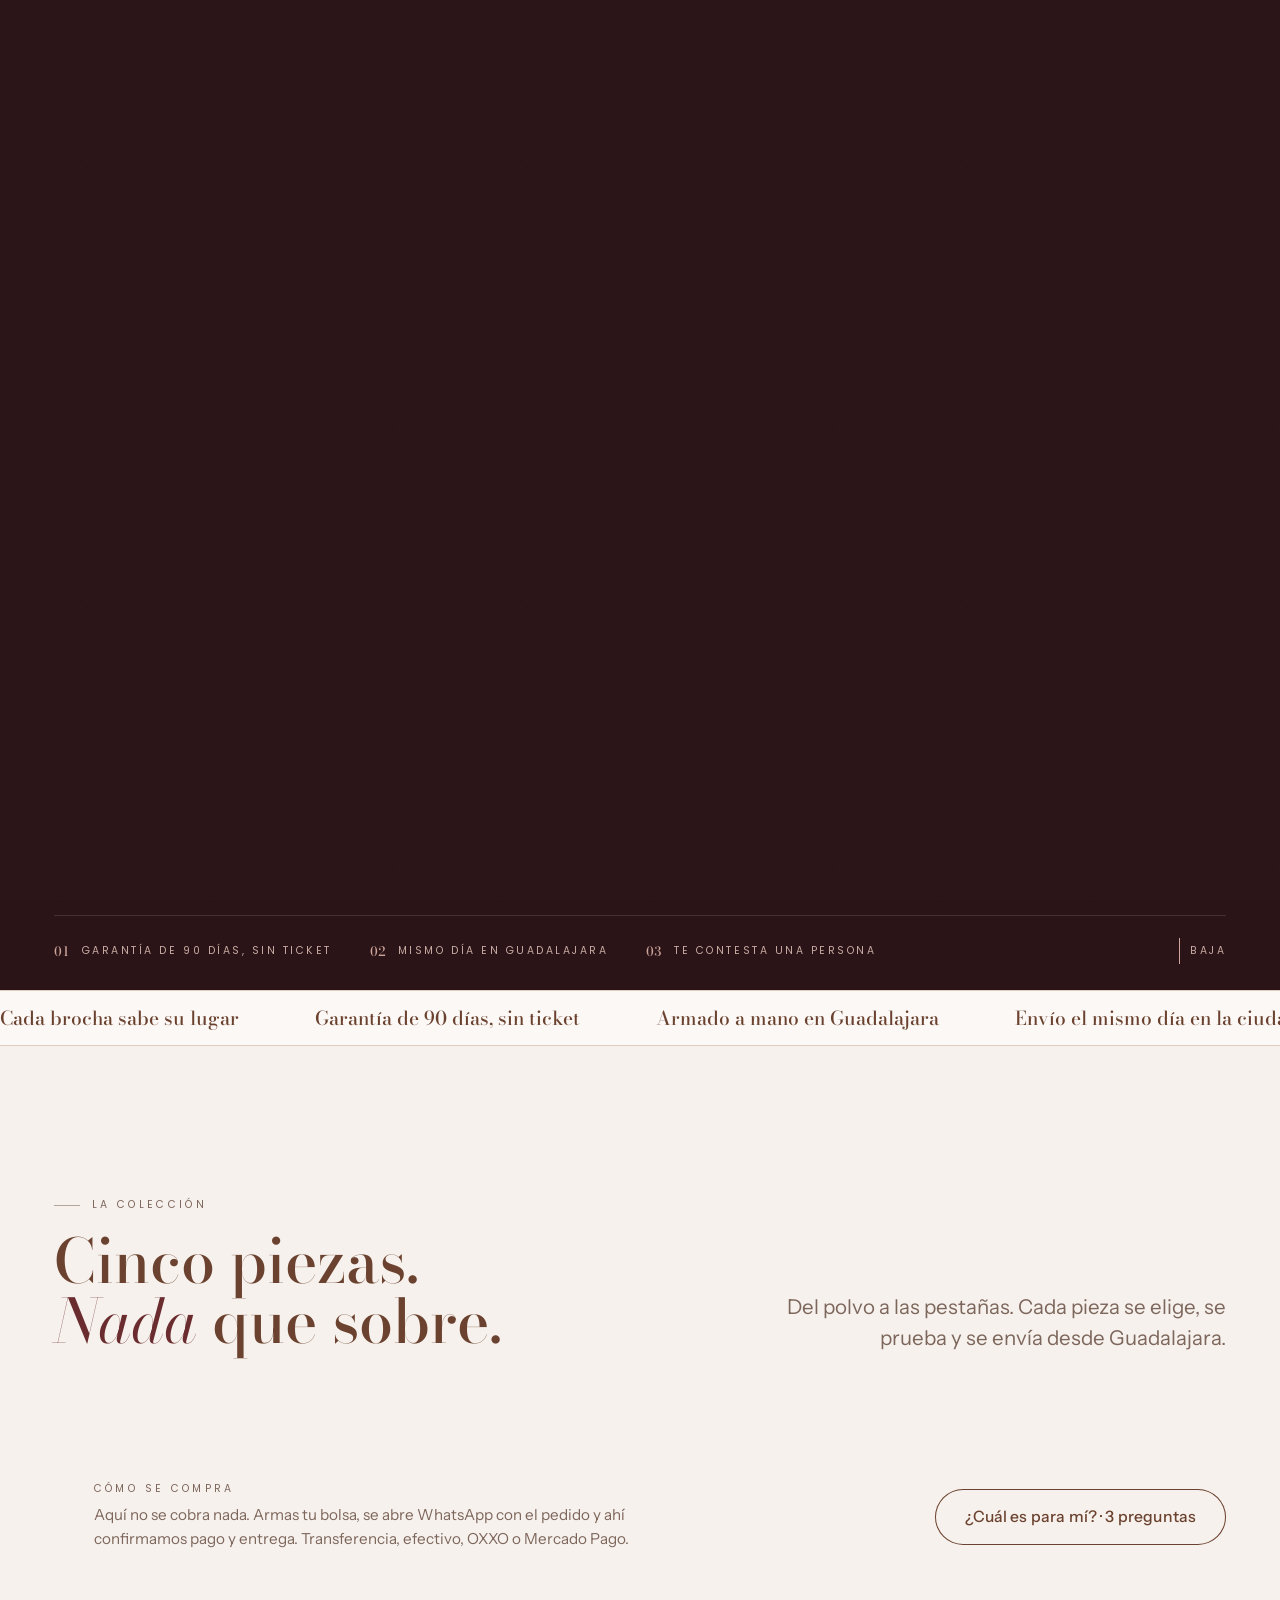
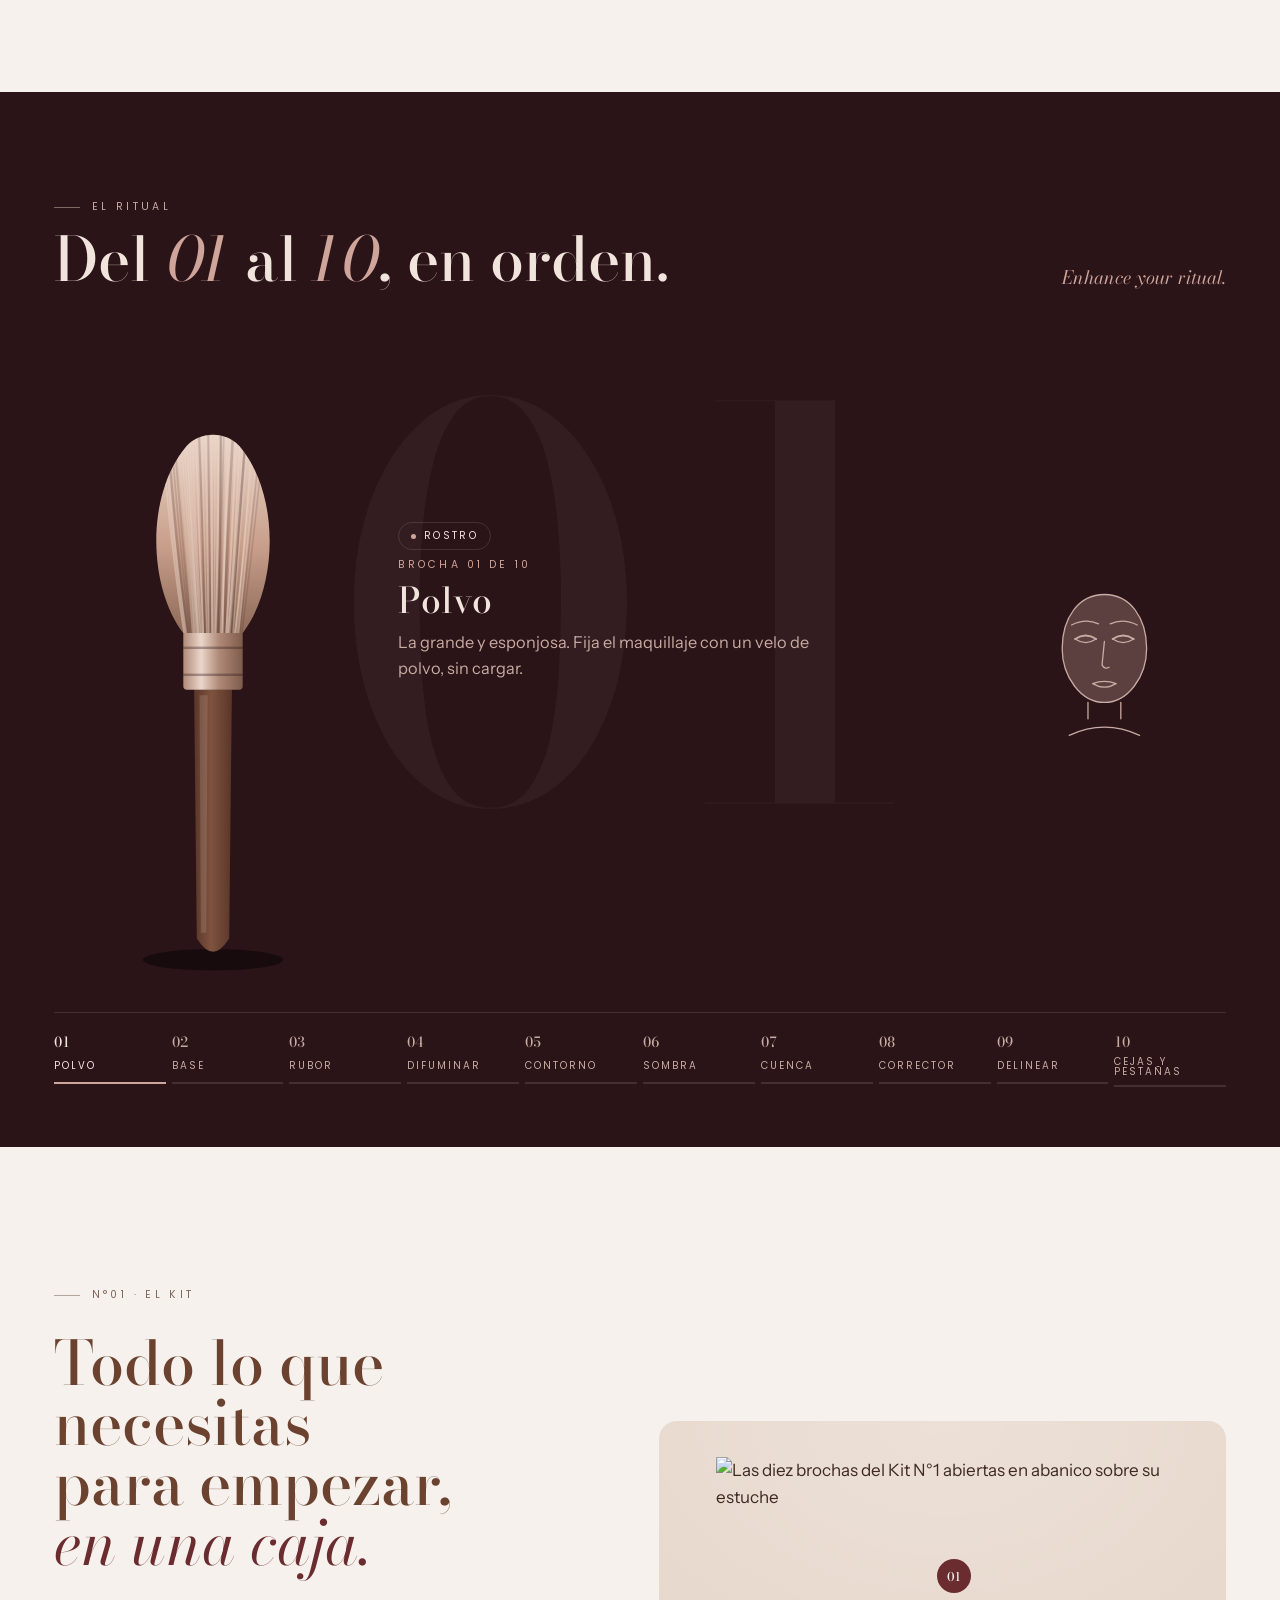
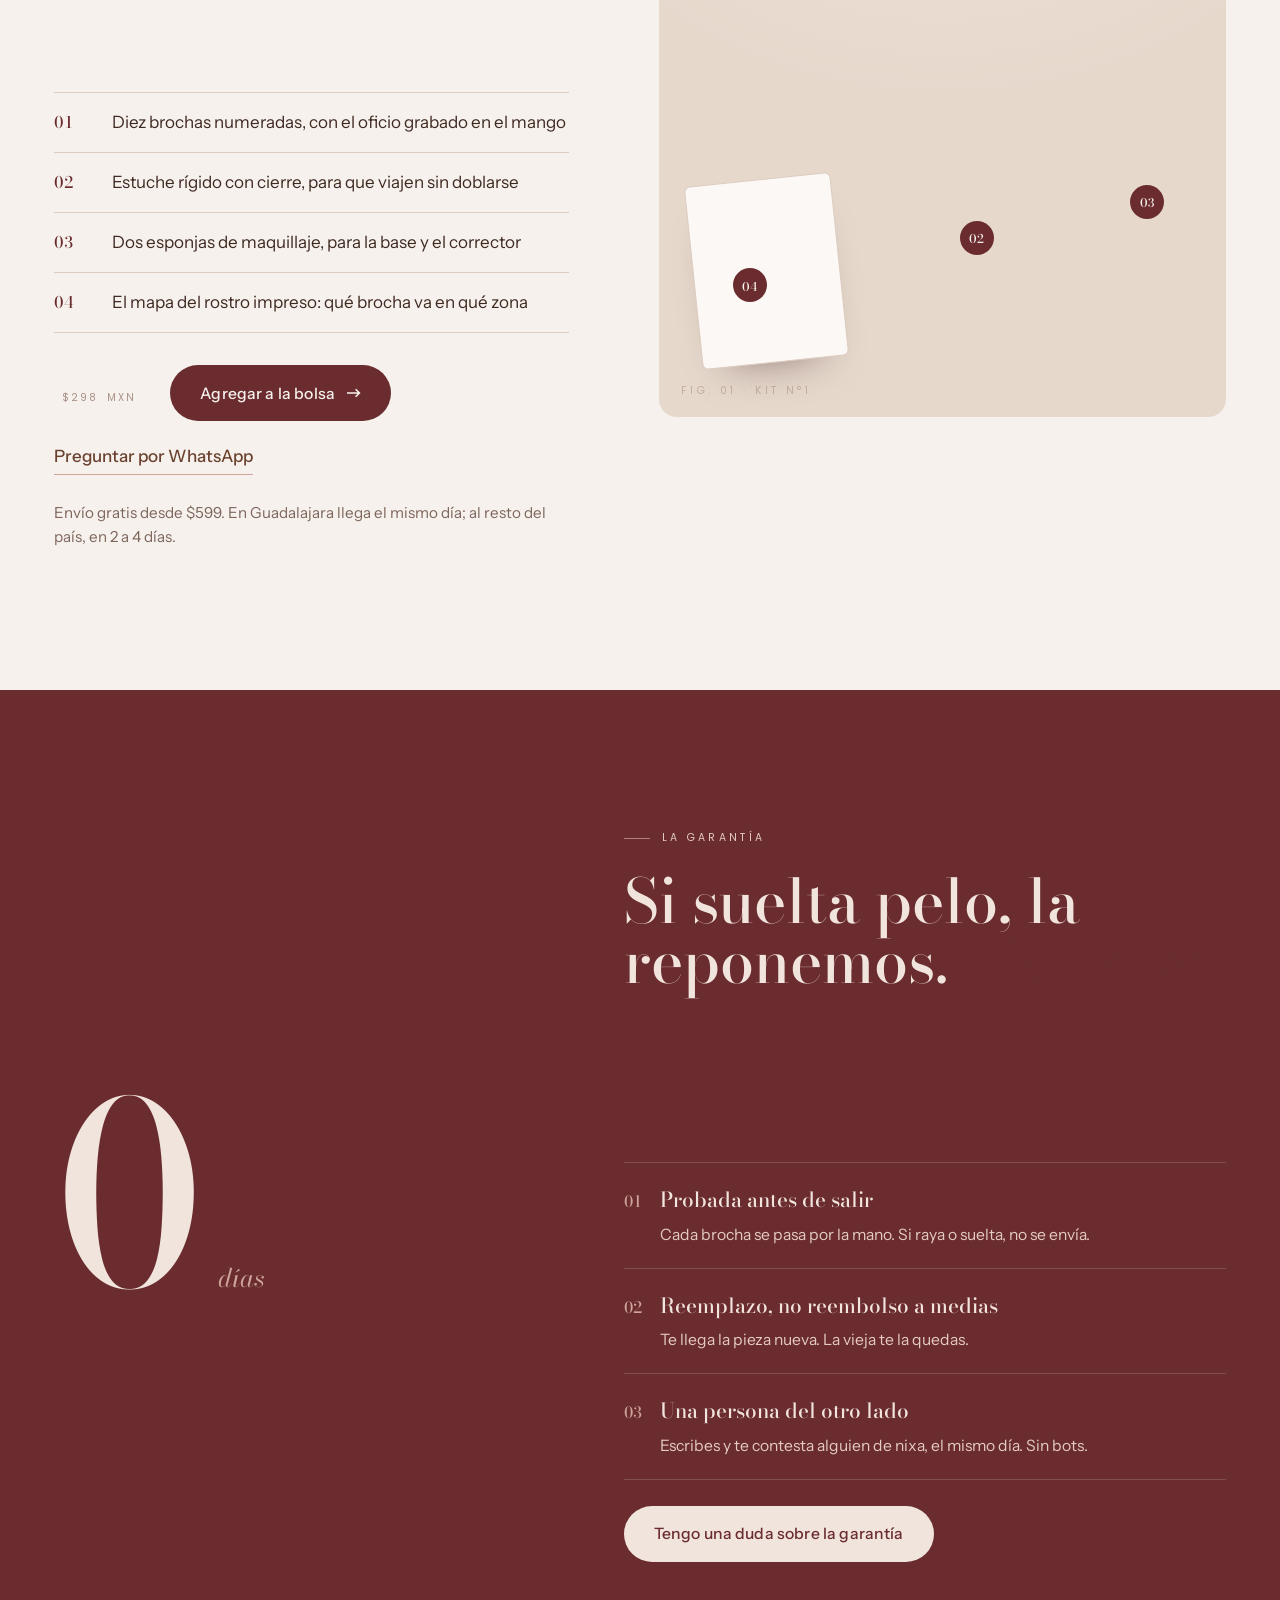
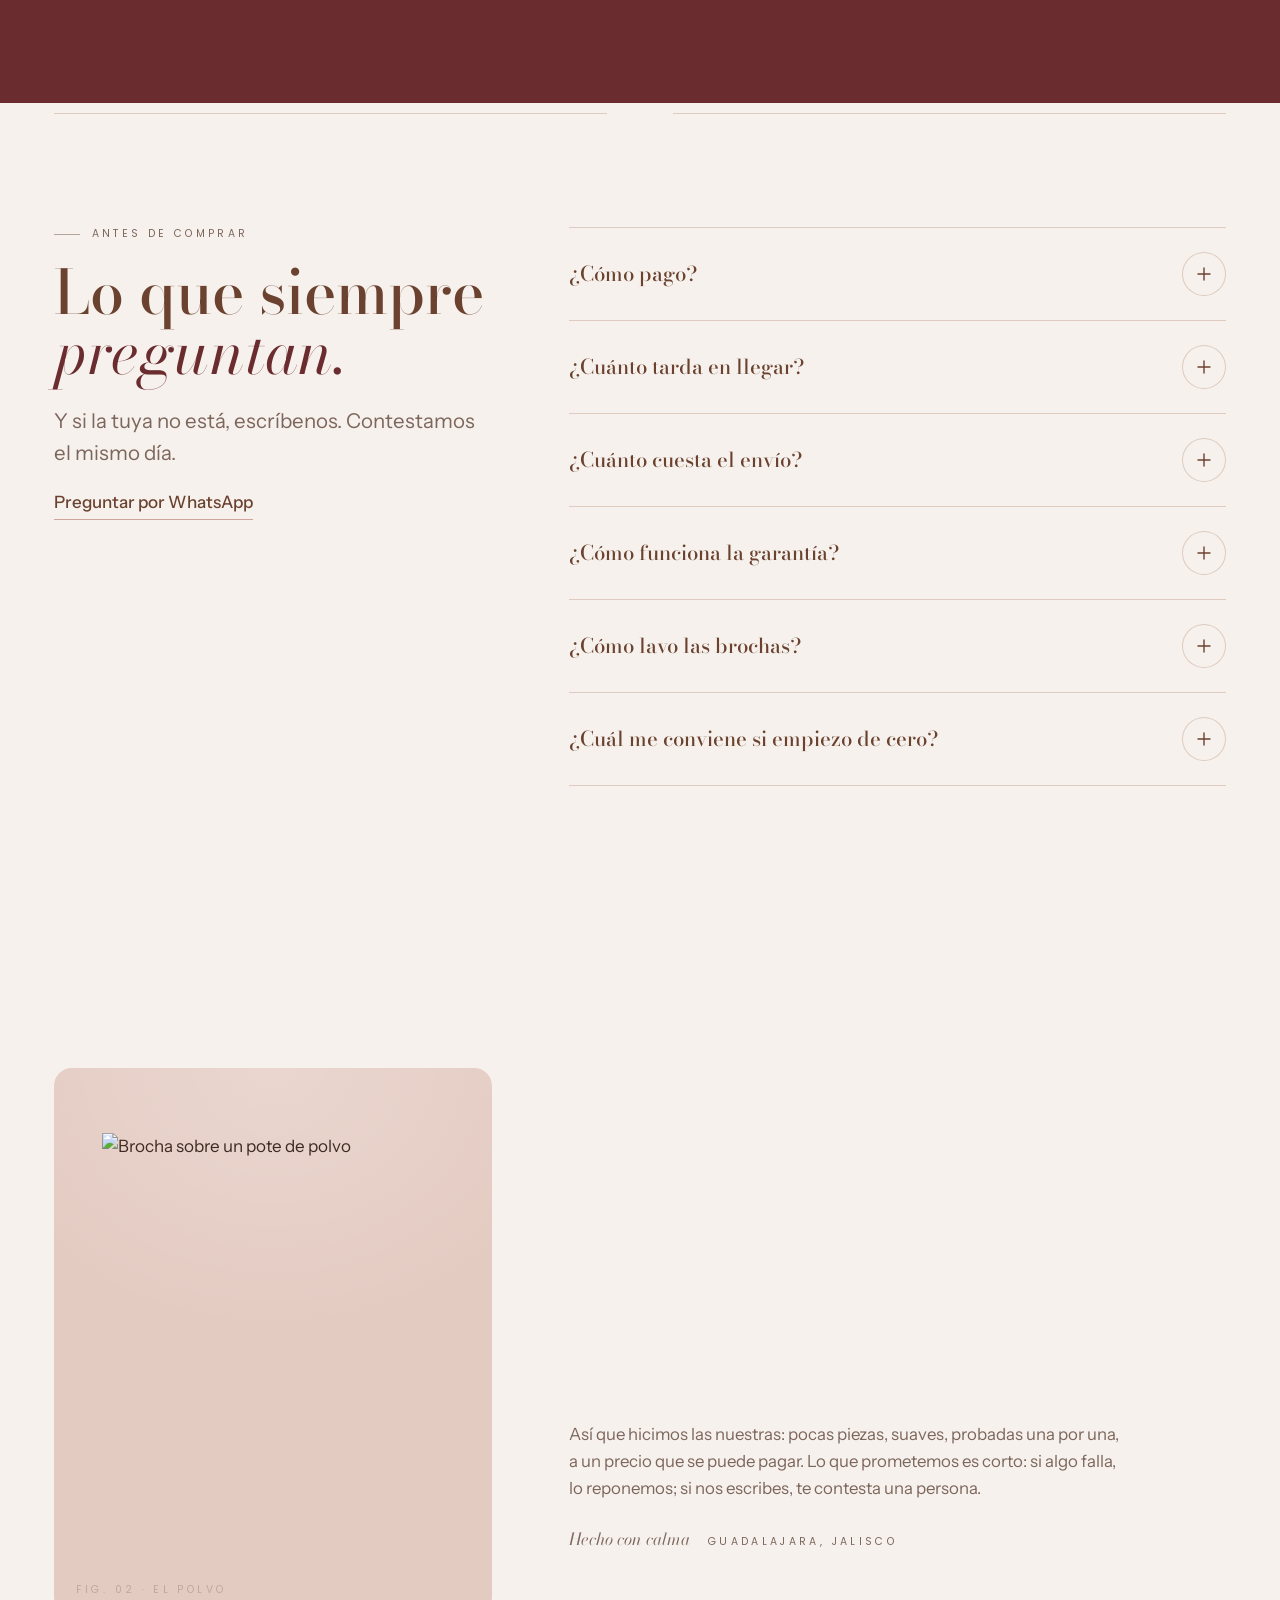
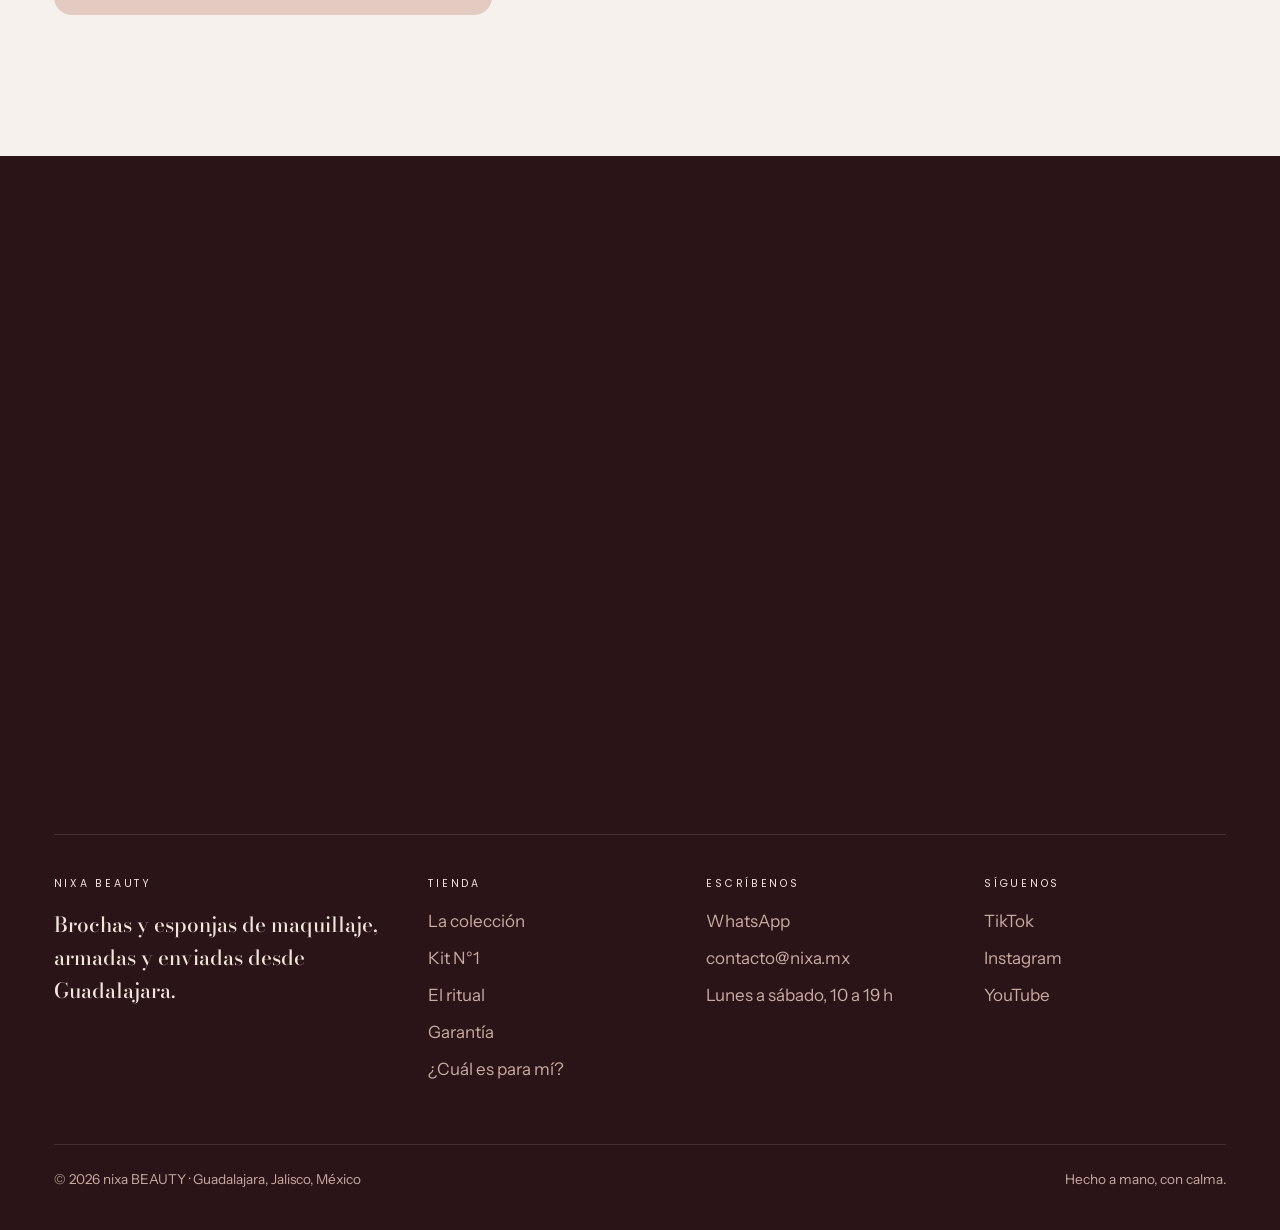
==== index.html @ 2c81e67f "Tienda v6 — El tocador abierto: index.html y js/tienda.js Co-Authored-By: Claude Fable 5.1 <noreply@" ====
<!doctype html>
<html lang="es">
<head>
<meta charset="utf-8">
<meta name="viewport" content="width=device-width, initial-scale=1, viewport-fit=cover">
<meta name="theme-color" content="#2A1417">
<meta name="description" content="nixa BEAUTY. Brochas de maquillaje numeradas del 01 al 10, esponjas, tapete lavador y rizador. Armado y probado a mano en Guadalajara. Garantía de 90 días, sin ticket.">
<title>nixa BEAUTY — Brochas de maquillaje numeradas, hechas para durar</title>
<link rel="canonical" href="https://nixa.mx/">
<link rel="icon" href="icon.svg" type="image/svg+xml">
<link rel="apple-touch-icon" href="icon.png">
<link rel="manifest" href="manifest.webmanifest">
<meta property="og:type" content="website">
<meta property="og:site_name" content="nixa BEAUTY">
<meta property="og:title" content="nixa BEAUTY — Cada brocha sabe su lugar">
<meta property="og:description" content="Diez brochas numeradas, esponjas, tapete y rizador. Armado y probado a mano en Guadalajara. Garantía de 90 días sin ticket.">
<meta property="og:url" content="https://nixa.mx/">
<meta property="og:image" content="https://jjtlkneoxmgcyrifckdf.supabase.co/storage/v1/object/public/panel/img/hero-tocador.jpg">
<meta name="twitter:card" content="summary_large_image">
<meta name="twitter:image" content="https://jjtlkneoxmgcyrifckdf.supabase.co/storage/v1/object/public/panel/img/hero-tocador.jpg">
<link rel="preconnect" href="https://fonts.googleapis.com">
<link rel="preconnect" href="https://fonts.gstatic.com" crossorigin>
<link rel="preconnect" href="https://jjtlkneoxmgcyrifckdf.supabase.co" crossorigin>
<link rel="preload" as="image" href="https://jjtlkneoxmgcyrifckdf.supabase.co/storage/v1/object/public/panel/img/obj/brocha-rosa.webp" fetchpriority="high">
<link href="https://fonts.googleapis.com/css2?family=Bodoni+Moda:ital,opsz,wght@0,6..96,400..900;1,6..96,400..900&family=Instrument+Sans:wght@400;500;600&family=Poppins:wght@300;400;500&display=swap" rel="stylesheet">
<link rel="stylesheet" href="css/tienda.css">
</head>
<body class="arriba">

<div id="sprite" hidden></div>

<!-- telón de entrada: el abanico se dibuja y se abre -->
<div class="telon-entrada" id="telonEntrada" aria-hidden="true">
  <svg viewBox="0 0 100 100"><use href="#abanico"/></svg>
</div>

<div class="aviso" role="note">
  <span><b>Garantía de 90 días, sin ticket</b> <i></i> <b>Envío el mismo día en Guadalajara</b> <i></i> <b>Te contesta una persona</b></span>
</div>

<header class="top" id="top">
  <div class="w">
    <div>
      <button class="hamb" id="btnMenu" type="button" aria-label="Abrir menú" aria-controls="menu" aria-expanded="false">
        <svg viewBox="0 0 22 12" aria-hidden="true"><path d="M0 1h22M0 11h22"/></svg>
      </button>
      <nav class="nav" aria-label="Secciones">
        <a href="#coleccion">Colección</a>
        <a href="#ritual">El ritual</a>
        <a href="#kit">Kit N°1</a>
        <a href="#garantia">Garantía</a>
        <a href="#preguntas">Preguntas</a>
      </nav>
    </div>
    <a class="marca-top" href="#portada" aria-label="nixa BEAUTY, inicio">
      <svg viewBox="0 0 1380 615" role="img" aria-label="nixa BEAUTY"><use href="#nixa"/></svg>
    </a>
    <div class="top__der">
      <button class="ayudar" id="btnAyudaTop" type="button">¿Cuál es para mí?</button>
      <button class="bolsa-btn" id="btnBolsa" type="button" aria-label="Abrir la bolsa">
        <span class="txt">Bolsa</span><span class="chip" id="nBolsa">0</span>
      </button>
    </div>
  </div>
  <i class="top__progreso" id="progreso" aria-hidden="true"></i>
</header>

<nav class="menu" id="menu" aria-label="Menú">
  <button class="cerrar" type="button" aria-label="Cerrar menú" data-cierra-menu>
    <svg viewBox="0 0 18 18" aria-hidden="true"><path d="M1 1l16 16M17 1L1 17"/></svg>
  </button>
  <a href="#coleccion">La colección<small>05 piezas</small></a>
  <a href="#ritual">El ritual<small>01 — 10</small></a>
  <a href="#kit">Kit N°1<small>Empieza aquí</small></a>
  <a href="#garantia">Garantía<small>90 días</small></a>
  <a href="#preguntas">Preguntas<small>Envíos y pagos</small></a>
  <div class="menu__pie">
    <button class="btn btn--ancho" type="button" data-abre-ayuda>¿Cuál es para mí?</button>
    <a class="btn btn--linea btn--ancho" id="waMenu" href="#" target="_blank" rel="noopener">Escríbenos por WhatsApp</a>
  </div>
</nav>

<main>

<!-- ============ PORTADA: el tocador abierto ============ -->
<section class="portada" id="portada">
  <div class="portada__halo" aria-hidden="true"></div>
  <svg class="portada__marca" viewBox="0 0 100 100" aria-hidden="true"><use href="#abanico"/></svg>
  <div class="w portada__w">
    <div class="portada__txt">
      <span class="ced ced--linea rev">Brochas de maquillaje · Guadalajara</span>
      <h1 id="heroTitulo">Cada brocha sabe <em>su lugar.</em></h1>
      <p class="lede rev rev--2">Diez brochas numeradas del 01 al 10, esponjas, tapete y rizador. Armado y probado con las manos. Si algo falla en noventa días, lo reponemos sin ticket.</p>
      <div class="portada__cta rev rev--3">
        <a class="btn btn--rosa" href="#coleccion">Ver la colección
          <svg class="flecha" viewBox="0 0 13 9" aria-hidden="true"><path d="M0 4.5h11M8 1l3.5 3.5L8 8"/></svg></a>
        <button class="link link--claro" type="button" id="verKit">El Kit N°1 · <span id="precioHero">$298</span></button>
      </div>
    </div>

    <div class="escena" id="escena" aria-hidden="true">
      <figure class="obj obj--dorada" data-prof="1.35" data-giro="-8"><img class="sombra" src="https://jjtlkneoxmgcyrifckdf.supabase.co/storage/v1/object/public/panel/img/obj/brocha-dorada-sombra.webp" alt=""><img src="https://jjtlkneoxmgcyrifckdf.supabase.co/storage/v1/object/public/panel/img/obj/brocha-dorada.webp" alt=""></figure>
      <figure class="obj obj--brocha" data-prof="1" data-giro="-14"><img class="sombra" src="https://jjtlkneoxmgcyrifckdf.supabase.co/storage/v1/object/public/panel/img/obj/brocha-rosa-sombra.webp" alt=""><img src="https://jjtlkneoxmgcyrifckdf.supabase.co/storage/v1/object/public/panel/img/obj/brocha-rosa.webp" alt="Brocha de polvo rosa de nixa" fetchpriority="high"></figure>
      <figure class="obj obj--esponja" data-prof=".55" data-giro="18"><img class="sombra" src="https://jjtlkneoxmgcyrifckdf.supabase.co/storage/v1/object/public/panel/img/obj/esponja-sombra.webp" alt=""><img src="https://jjtlkneoxmgcyrifckdf.supabase.co/storage/v1/object/public/panel/img/obj/esponja.webp" alt="Esponja de maquillaje"></figure>
      <figure class="obj obj--rizador" data-prof=".35" data-giro="-24"><img class="sombra" src="https://jjtlkneoxmgcyrifckdf.supabase.co/storage/v1/object/public/panel/img/obj/rizador-sombra.webp" alt=""><img src="https://jjtlkneoxmgcyrifckdf.supabase.co/storage/v1/object/public/panel/img/obj/rizador.webp" alt="Rizador de pestañas"></figure>
      <div class="sello-giro">
        <svg class="aro" viewBox="0 0 100 100"><defs><path id="aroPath" d="M50 50 m-38 0 a38 38 0 1 1 76 0 a38 38 0 1 1 -76 0"/></defs>
          <text textLength="237" lengthAdjust="spacing"><textPath href="#aroPath">Enhance your ritual · nixa beauty · </textPath></text></svg>
        <svg class="centro" viewBox="0 0 100 100"><use href="#abanico"/></svg>
      </div>
    </div>
  </div>
  <ul class="portada__confia rev rev--4" aria-label="Lo que prometemos">
    <li><span class="num">01</span>Garantía de 90 días, sin ticket</li>
    <li><span class="num">02</span>Mismo día en Guadalajara</li>
    <li><span class="num">03</span>Te contesta una persona</li>
    <li class="cue"><i></i>Baja</li>
  </ul>
</section>

<!-- ============ CINTA ============ -->
<div class="cinta" aria-hidden="true">
  <div class="cinta__riel" id="cinta"></div>
</div>

<!-- ============ LA VITRINA ============ -->
<section class="vitrina" id="coleccion">
  <div class="w">
    <div class="cab">
      <div>
        <span class="ced ced--linea rev">La colección</span>
        <h2 class="rev rev--2">Cinco piezas. <em>Nada</em> que sobre.</h2>
      </div>
      <p class="lede rev rev--3">Del polvo a las pestañas. Cada pieza se elige, se prueba y se envía desde Guadalajara.</p>
    </div>
    <div class="placas" id="placas" aria-busy="true" aria-live="polite"></div>
    <div class="vitrina__pie rev">
      <div class="nota">
        <svg viewBox="0 0 100 100" aria-hidden="true"><use href="#abanico"/></svg>
        <div><span class="ced">Cómo se compra</span>
        <p>Aquí no se cobra nada. Armas tu bolsa, se abre WhatsApp con el pedido y ahí confirmamos pago y entrega. Transferencia, efectivo, OXXO o Mercado Pago.</p></div>
      </div>
      <button class="btn btn--linea" type="button" data-abre-ayuda>¿Cuál es para mí? · 3 preguntas</button>
    </div>
  </div>
</section>

<!-- ============ EL RITUAL: una brocha que se transforma ============ -->
<section class="ritual" id="ritual" aria-labelledby="ritualTitulo">
  <div class="ritual__pin" id="ritualPin">
    <span class="ritual__fondo num" id="ritualNum" aria-hidden="true">01</span>
    <div class="w ritual__w">
      <div class="ritual__cab">
        <div><span class="ced ced--linea">El ritual</span>
        <h2 id="ritualTitulo">Del <em>01</em> al <em>10</em>, en orden.</h2></div>
        <p class="ritual__lema">Enhance your ritual.</p>
      </div>

      <div class="ritual__esc">
        <!-- la brocha grande: sus piezas se transforman de un paso al siguiente -->
        <svg class="brocha-viva" id="brochaViva" viewBox="0 0 80 240" aria-hidden="true">
          <defs>
            <linearGradient id="bv-mango" x1="0" x2="1"><stop offset="0" stop-color="#5A3628"/><stop offset=".45" stop-color="#7E5340"/><stop offset="1" stop-color="#5A3628"/></linearGradient>
            <linearGradient id="bv-metal" x1="0" x2="1"><stop offset="0" stop-color="#B08A78"/><stop offset=".3" stop-color="#EBD6CA"/><stop offset=".6" stop-color="#B08A78"/><stop offset="1" stop-color="#7E5B4C"/></linearGradient>
            <linearGradient id="bv-pelo" x1="0" y1="0" x2="0" y2="1"><stop offset="0" stop-color="#EAD5C8"/><stop offset=".55" stop-color="#C9A08C"/><stop offset="1" stop-color="#8E6A58"/></linearGradient>
            <clipPath id="bv-clip"><use href="#bvCabeza"/></clipPath>
          </defs>
          <ellipse class="bv-sombra" cx="40" cy="234" rx="26" ry="4"/>
          <path class="bv-mango" id="bvMango" fill="url(#bv-mango)" d="M33 134 L47 134 L46 226 Q40 236 34 226 Z"/>
          <path fill="#EAD5C8" opacity=".16" d="M35 136 L38 136 L37.5 224 L35.5 224 Z"/>
          <rect id="bvVirola" fill="url(#bv-metal)" x="33" y="112" width="14" height="22" rx="1.4"/>
          <rect id="bvAro1" fill="#2A1417" opacity=".35" x="33" y="118" width="14" height=".9"/>
          <rect id="bvAro2" fill="#2A1417" opacity=".35" x="33" y="128" width="14" height=".9"/>
          <path id="bvCabeza" fill="url(#bv-pelo)" d="M29 113 C16 96, 15 62, 30 44 C35 38, 45 38, 50 44 C65 62, 64 96, 51 113 Z"/>
          <g id="bvPelos" clip-path="url(#bv-clip)" fill="none" stroke-linecap="round"></g>
          <g id="bvCepillo" opacity="0" fill="none" stroke="#EAD5C8" stroke-linecap="round" stroke-width=".8"></g>
        </svg>

        <div class="ritual__lado">
          <div class="pasos" id="pasos"></div>
          <div class="ritual__rostro" id="ritualRostro"></div>
        </div>
      </div>

      <div class="ritual__nav" id="ritualNav" aria-label="Pasos del ritual"></div>
    </div>
  </div>
</section>

<!-- ============ KIT N°1: lo que trae la caja ============ -->
<section class="kit" id="kit">
  <div class="w kit__grid">
    <div class="kit__txt">
      <span class="ced ced--linea rev">N°01 · El kit</span>
      <h2 class="rev rev--2">Todo lo que necesitas para empezar, <em>en una caja.</em></h2>
      <p class="lede rev rev--3">Para quien empieza de cero o quiere dejar de adivinar. Diez brochas, ni una más.</p>
      <ol class="incluye rev rev--3" id="incluye">
        <li data-pin="1"><span class="n num">01</span><span>Diez brochas numeradas, con el oficio grabado en el mango</span></li>
        <li data-pin="2"><span class="n num">02</span><span>Estuche rígido con cierre, para que viajen sin doblarse</span></li>
        <li data-pin="3"><span class="n num">03</span><span>Dos esponjas de maquillaje, para la base y el corrector</span></li>
        <li data-pin="4"><span class="n num">04</span><span>El mapa del rostro impreso: qué brocha va en qué zona</span></li>
      </ol>
      <div class="kit__compra rev rev--4">
        <span class="kit__precio"><span id="precioKit">$298</span><span>MXN</span></span>
        <button class="btn" id="agregaKit" type="button">Agregar a la bolsa
          <svg class="flecha" viewBox="0 0 13 9" aria-hidden="true"><path d="M0 4.5h11M8 1l3.5 3.5L8 8"/></svg></button>
        <a class="link" id="waKit" href="#" target="_blank" rel="noopener">Preguntar por WhatsApp</a>
      </div>
      <p class="kit__nota rev rev--4">Envío gratis desde $599. En Guadalajara llega el mismo día; al resto del país, en 2 a 4 días.</p>
    </div>

    <div class="kit__escena rev" id="kitEscena">
      <div class="placa placa--arena kit__placa">
        <figure class="obj obj--kit"><img class="sombra" src="https://jjtlkneoxmgcyrifckdf.supabase.co/storage/v1/object/public/panel/img/obj/kit-sombra.webp" alt=""><img src="https://jjtlkneoxmgcyrifckdf.supabase.co/storage/v1/object/public/panel/img/obj/kit.webp" alt="Las diez brochas del Kit N°1 abiertas en abanico sobre su estuche" loading="lazy"></figure>
        <figure class="obj obj--esp2"><img class="sombra" src="https://jjtlkneoxmgcyrifckdf.supabase.co/storage/v1/object/public/panel/img/obj/esponja-sombra.webp" alt=""><img src="https://jjtlkneoxmgcyrifckdf.supabase.co/storage/v1/object/public/panel/img/obj/esponja.webp" alt="" loading="lazy"></figure>
        <div class="mapa-card" id="mapaCard"></div>
        <button class="pin" type="button" data-pin="1" style="--x:52%;--y:26%" aria-label="Diez brochas numeradas"><span>01</span></button>
        <button class="pin" type="button" data-pin="2" style="--x:56%;--y:70%" aria-label="Estuche rígido"><span>02</span></button>
        <button class="pin" type="button" data-pin="3" style="--x:86%;--y:64%" aria-label="Dos esponjas"><span>03</span></button>
        <button class="pin" type="button" data-pin="4" style="--x:16%;--y:78%" aria-label="Mapa del rostro"><span>04</span></button>
        <span class="fig placa__fig">Fig. 01 · Kit N°1</span>
      </div>
    </div>
  </div>
</section>

<!-- ============ GARANTÍA ============ -->
<section class="noche" id="garantia">
  <svg class="noche__marca" viewBox="0 0 100 100" aria-hidden="true"><use href="#abanico"/></svg>
  <div class="w noche__grid">
    <div class="cifra rev" aria-label="Noventa días de garantía">
      <span class="n num" data-cuenta="90">0</span><span class="u">días</span>
    </div>
    <div class="noche__txt">
      <span class="ced ced--linea rev">La garantía</span>
      <h2 class="rev rev--2">Si suelta pelo, la reponemos. <em>Sin ticket.</em></h2>
      <p class="rev rev--3">Antes de enviar un set, probamos cada pieza con las manos. Si en sus primeros noventa días algo falla, nos escribes por WhatsApp con una foto y te mandamos el reemplazo. Sin ticket, sin formulario, sin explicaciones largas.</p>
      <ol class="promesas rev rev--3">
        <li><span class="n num">01</span><div><b>Probada antes de salir</b><span>Cada brocha se pasa por la mano. Si raya o suelta, no se envía.</span></div></li>
        <li><span class="n num">02</span><div><b>Reemplazo, no reembolso a medias</b><span>Te llega la pieza nueva. La vieja te la quedas.</span></div></li>
        <li><span class="n num">03</span><div><b>Una persona del otro lado</b><span>Escribes y te contesta alguien de nixa, el mismo día. Sin bots.</span></div></li>
      </ol>
      <div class="rev rev--4"><a class="btn btn--claro" id="waGarantia" href="#" target="_blank" rel="noopener">Tengo una duda sobre la garantía</a></div>
    </div>
  </div>
</section>

<div class="sep" aria-hidden="true"><i></i><svg viewBox="0 0 100 100"><use href="#abanico"/></svg><i></i></div>
<!-- ============ PREGUNTAS ============ -->
<section class="faq" id="preguntas">
  <div class="w faq__grid">
    <div class="faq__txt">
      <span class="ced ced--linea rev">Antes de comprar</span>
      <h2 class="rev rev--2">Lo que siempre <em>preguntan.</em></h2>
      <p class="lede rev rev--3">Y si la tuya no está, escríbenos. Contestamos el mismo día.</p>
      <div class="rev rev--3"><a class="link" id="waFaq" href="#" target="_blank" rel="noopener">Preguntar por WhatsApp</a></div>
    </div>
    <div class="preg rev">
      <details><summary>¿Cómo pago?<i><svg viewBox="0 0 14 14"><path d="M7 1v12M1 7h12"/></svg></i></summary>
        <p class="resp">Aquí en la página no se cobra nada. Armas tu bolsa, se abre WhatsApp con tu pedido y ahí eliges: transferencia, efectivo contra entrega en Guadalajara, depósito en OXXO o Mercado Pago.</p></details>
      <details><summary>¿Cuánto tarda en llegar?<i><svg viewBox="0 0 14 14"><path d="M7 1v12M1 7h12"/></svg></i></summary>
        <p class="resp">En Guadalajara y zona metropolitana, el mismo día si pides antes de las dos de la tarde. Al resto del país, de dos a cuatro días hábiles por paquetería, con guía para rastrear.</p></details>
      <details><summary>¿Cuánto cuesta el envío?<i><svg viewBox="0 0 14 14"><path d="M7 1v12M1 7h12"/></svg></i></summary>
        <p class="resp">Gratis desde $599. Por debajo de eso te decimos el costo exacto por WhatsApp antes de que confirmes, según tu código postal. Nunca se agrega nada sin avisarte.</p></details>
      <details><summary>¿Cómo funciona la garantía?<i><svg viewBox="0 0 14 14"><path d="M7 1v12M1 7h12"/></svg></i></summary>
        <p class="resp">Noventa días desde que te llega. Si una brocha suelta pelo, se afloja o raya, nos mandas una foto por WhatsApp y te enviamos la de reemplazo. Sin ticket, sin devolver la vieja.</p></details>
      <details><summary>¿Cómo lavo las brochas?<i><svg viewBox="0 0 14 14"><path d="M7 1v12M1 7h12"/></svg></i></summary>
        <p class="resp">Agua tibia y jabón neutro, una vez a la semana. Dos pasadas por el tapete, se enjuagan hasta que el agua salga clara y se secan acostadas con la cabeza fuera de la mesa. Así no se deforman ni entra agua al mango.</p></details>
      <details><summary>¿Cuál me conviene si empiezo de cero?<i><svg viewBox="0 0 14 14"><path d="M7 1v12M1 7h12"/></svg></i></summary>
        <p class="resp">El Kit N°1. Trae las diez que de verdad se usan, con el número y la zona en el mango, y el mapa del rostro. Si quieres algo chico para conocernos, el rizador. Y si tienes dudas, el botón <button class="link" type="button" data-abre-ayuda>¿cuál es para mí?</button> te lo dice en tres preguntas.</p></details>
    </div>
  </div>
</section>

<!-- ============ NOSOTROS ============ -->
<section class="somos" id="somos">
  <div class="w somos__grid">
    <div class="somos__esc rev">
      <div class="placa placa--rosa somos__placa">
        <figure class="obj obj--pote"><img class="sombra" src="https://jjtlkneoxmgcyrifckdf.supabase.co/storage/v1/object/public/panel/img/obj/brocha-pote-sombra.webp" alt=""><img src="https://jjtlkneoxmgcyrifckdf.supabase.co/storage/v1/object/public/panel/img/obj/brocha-pote.webp" alt="Brocha sobre un pote de polvo" loading="lazy"></figure>
        <span class="fig placa__fig">Fig. 02 · El polvo</span>
      </div>
    </div>
    <div class="somos__txt">
      <span class="ced ced--linea rev">Quiénes somos</span>
      <h2 class="rev rev--2">Un taller chico que prueba <em>cada</em> brocha.</h2>
      <p class="rev rev--3">nixa existe porque nos cansamos de brochas que rayaban la piel, se bebían la base y soltaban pelo a la segunda lavada. Las buenas costaban lo de un mes de despensa.</p>
      <p class="rev rev--3">Así que hicimos las nuestras: pocas piezas, suaves, probadas una por una, a un precio que se puede pagar. Lo que prometemos es corto: si algo falla, lo reponemos; si nos escribes, te contesta una persona.</p>
      <p class="firma rev rev--4">Hecho con calma <span class="ced" style="margin-left:14px;font-style:normal">Guadalajara, Jalisco</span></p>
    </div>
  </div>
</section>

</main>

<!-- ============ PIE ============ -->
<footer class="pie">
  <div class="w">
    <div class="pie__marca rev-marca"><svg viewBox="0 0 1380 836" role="img" aria-label="nixa BEAUTY"><use href="#lockup"/></svg></div>
    <div class="pie__grid">
      <div>
        <h4>nixa BEAUTY</h4>
        <p class="grande">Brochas y esponjas de maquillaje, armadas y enviadas desde Guadalajara.</p>
      </div>
      <div>
        <h4>Tienda</h4>
        <ul>
          <li><a href="#coleccion">La colección</a></li>
          <li><a href="#kit">Kit N°1</a></li>
          <li><a href="#ritual">El ritual</a></li>
          <li><a href="#garantia">Garantía</a></li>
          <li><button type="button" id="btnAyudaPie" style="color:inherit">¿Cuál es para mí?</button></li>
        </ul>
      </div>
      <div>
        <h4>Escríbenos</h4>
        <ul>
          <li><a id="waPie" href="#" target="_blank" rel="noopener">WhatsApp</a></li>
          <li><a href="mailto:contacto@nixa.mx">contacto@nixa.mx</a></li>
          <li>Lunes a sábado, 10 a 19 h</li>
        </ul>
      </div>
      <div>
        <h4>Síguenos</h4>
        <ul>
          <li><a href="https://www.tiktok.com/@nixa.mx" target="_blank" rel="noopener">TikTok</a></li>
          <li><a href="https://www.instagram.com/nixa.mx" target="_blank" rel="noopener">Instagram</a></li>
          <li><a href="https://www.youtube.com/@NixaBeauty" target="_blank" rel="noopener">YouTube</a></li>
        </ul>
      </div>
    </div>
    <div class="pie__bajo">
      <span>© 2026 nixa BEAUTY · Guadalajara, Jalisco, México</span>
      <span>Hecho a mano, con calma.</span>
    </div>
  </div>
</footer>

<!-- barra móvil -->
<div class="barra-mov" id="barraMov">
  <a class="btn" href="#coleccion">Ver la colección</a>
  <a class="wa" id="waBarra" href="#" target="_blank" rel="noopener" aria-label="WhatsApp">
    <svg viewBox="0 0 24 24" aria-hidden="true"><path d="M12 2a10 10 0 0 0-8.6 15.1L2 22l5-1.3A10 10 0 1 0 12 2Zm0 18.2a8.2 8.2 0 0 1-4.2-1.2l-.3-.2-3 .8.8-2.9-.2-.3A8.2 8.2 0 1 1 12 20.2Zm4.5-6.1c-.2-.1-1.5-.7-1.7-.8s-.4-.1-.6.1-.6.8-.8 1c-.1.2-.3.2-.5.1a6.7 6.7 0 0 1-3.3-2.9c-.3-.4.3-.4.7-1.3.1-.2 0-.3 0-.4l-.8-1.8c-.2-.5-.4-.4-.6-.4h-.5a1 1 0 0 0-.7.3 3 3 0 0 0-.9 2.2 5.2 5.2 0 0 0 1.1 2.7 11.9 11.9 0 0 0 4.5 4c.6.3 1.1.4 1.5.5a3.6 3.6 0 0 0 1.6.1 2.7 2.7 0 0 0 1.8-1.3 2.2 2.2 0 0 0 .1-1.2c0-.1-.2-.2-.4-.3Z"/></svg>
  </a>
</div>

<!-- ============ FICHA MODAL ============ -->
<div class="modal" id="modal" role="dialog" aria-modal="true" aria-labelledby="tituloModal">
  <div class="modal__cab">
    <div class="w">
      <button class="volver" id="cerrarModal" type="button">
        <svg viewBox="0 0 15 10" aria-hidden="true"><path d="M14 5H1M5 1L1 5l4 4"/></svg>Volver
      </button>
      <span class="marca-top"><svg viewBox="0 0 1380 615" role="img" aria-label="nixa BEAUTY" style="height:30px"><use href="#nixa"/></svg></span>
      <span></span>
    </div>
  </div>
  <div class="modal__cuerpo"><div class="w" id="cuerpoModal"></div></div>
</div>

<!-- ============ BOLSA ============ -->
<div class="telon" id="telon"></div>
<aside class="bolsa" id="bolsa" role="dialog" aria-modal="true" aria-labelledby="tituloBolsa" aria-hidden="true">
  <div class="bolsa__cab">
    <div>
      <span class="ced">Pedido por WhatsApp</span>
      <h3 id="tituloBolsa">Tu bolsa</h3>
    </div>
    <button class="link" id="cerrarBolsa" type="button">Seguir viendo</button>
  </div>
  <div class="bolsa__cuerpo">
    <div class="envio" id="envioBarra" hidden>
      <p id="envioTexto"></p>
      <div class="riel"><i id="envioRiel"></i></div>
    </div>
    <div id="items"></div>
    <div class="total">
      <div class="l">Total<small>El envío te lo confirmamos al cerrar el pedido</small></div>
      <span class="v" id="total">$0</span>
    </div>
    <div id="datos">
      <span class="ced" style="display:block;margin-top:30px">Para entregarlo</span>
      <label class="campo" id="cNom"><span>Tu nombre</span>
        <input id="nom" autocomplete="name" placeholder="Nombre y apellido">
        <span class="err">Necesitamos tu nombre para el pedido.</span></label>
      <label class="campo" id="cTel"><span>WhatsApp a 10 dígitos</span>
        <input id="tel" inputmode="numeric" autocomplete="tel" placeholder="33 0000 0000" maxlength="14">
        <span class="err">Escribe los 10 dígitos de tu WhatsApp.</span></label>
      <label class="campo" id="cDir"><span>Dirección de entrega</span>
        <textarea id="dir" autocomplete="street-address" placeholder="Calle, número, colonia, CP"></textarea>
        <span class="err">Nos falta la dirección.</span></label>
      <button class="btn btn--ancho" id="pedir" type="button" style="margin-top:22px">Enviar pedido por WhatsApp
        <svg class="flecha" viewBox="0 0 13 9" aria-hidden="true"><path d="M0 4.5h11M8 1l3.5 3.5L8 8"/></svg></button>
      <p class="msj" id="msjPedido" role="status"></p>
      <ul class="confia">
        <li><svg viewBox="0 0 20 20" aria-hidden="true"><path d="M3 10.5l4.5 4.5L17 5.5"/></svg><span><b>Aquí no se cobra nada.</b> Se abre WhatsApp con tu pedido y ahí confirmamos pago y entrega.</span></li>
        <li><svg viewBox="0 0 20 20" aria-hidden="true"><path d="M3 10.5l4.5 4.5L17 5.5"/></svg><span><b>Te contesta una persona.</b> El mismo día, sin bots.</span></li>
        <li><svg viewBox="0 0 20 20" aria-hidden="true"><path d="M3 10.5l4.5 4.5L17 5.5"/></svg><span><b>90 días de garantía</b> en todo lo que te llegue.</span></li>
      </ul>
    </div>
  </div>
</aside>

<!-- ============ AYUDANTE ============ -->
<button class="ayuda-fab" id="btnAyuda" type="button" aria-haspopup="dialog">
  <svg viewBox="0 0 20 20" aria-hidden="true"><path d="M7 7.5a3 3 0 1 1 4 2.8V13"/><circle cx="10" cy="16" r=".6" fill="currentColor" stroke="none"/></svg>
  <span>¿Cuál es para mí?</span>
</button>
<div class="hoja-tel" id="ayuda" role="dialog" aria-modal="true" aria-labelledby="tituloAyuda">
  <div class="hoja">
    <div class="hoja__cab">
      <span class="ced" id="pasoAyuda">Pregunta 1 de 3</span>
      <button class="link" id="cerrarAyuda" type="button">Cerrar</button>
    </div>
    <div id="cuerpoAyuda"></div>
  </div>
</div>

<script src="https://cdn.jsdelivr.net/npm/@supabase/supabase-js@2.45.4/dist/umd/supabase.min.js"></script>
<script src="https://cdn.jsdelivr.net/npm/gsap@3.15.0/dist/gsap.min.js"></script>
<script src="https://cdn.jsdelivr.net/npm/gsap@3.15.0/dist/ScrollTrigger.min.js"></script>
<script src="https://cdn.jsdelivr.net/npm/gsap@3.15.0/dist/SplitText.min.js"></script>
<script src="https://cdn.jsdelivr.net/npm/gsap@3.15.0/dist/MorphSVGPlugin.min.js"></script>
<script src="https://cdn.jsdelivr.net/npm/lenis@1.3.4/dist/lenis.min.js"></script>
<script src="js/tienda.js"></script>
</body>
</html>
---- css/tienda.css ----
/* =====================================================================
   nixa BEAUTY · tienda v6 · "El tocador abierto"
   ---------------------------------------------------------------------
   1. Las piezas son objetos recortados que flotan sobre placas de color
      de la marca. Nada de fotos de banco en rectángulos.
   2. Portada de noche; la colección en marfil; el ritual en noche con
      una sola brocha que se transforma; el kit en marfil; la garantía
      en vino; el pie en noche.
   3. Paleta oficial: marfil, arena, rosa, café, vino. Bodoni Moda en
      cabeceras, Instrument Sans en cuerpo, Poppins en etiquetas.
   4. Movimiento que ayuda a entender, nunca que estorbe. Todo respeta
      prefers-reduced-motion y nada usa filtros animados.
   ===================================================================== */

:root{
  --marfil:#F6F1EC; --hueso:#FBF8F5; --arena:#E7D8CC; --arena-2:#DCC9BA; --filete:#DECCC0;
  --rosa:#CFA59B; --rosa-2:#E4CBC2; --rosa-3:#B98A7F;
  --cafe:#6B422F; --vino:#6A2C2F; --vino-2:#552124;
  --tinta:#2A1417; --texto:#3F2A22; --gris:#7D665C; --tenue:#A99187;
  --noche:#2A1417; --noche-2:#35191D; --marfil-noche:#F1E4DC; --gris-noche:#C8ABA2; --filete-noche:rgba(241,228,220,.13);

  --serif:"Bodoni Moda","Bodoni 72","Didot","Times New Roman",serif;
  --sans:"Instrument Sans",system-ui,-apple-system,"Segoe UI",sans-serif;
  --label:"Poppins","Instrument Sans",system-ui,sans-serif;

  --t-ced:10.5px;
  --t-1:clamp(3rem, 1.2rem + 6vw, 7.4rem);
  --t-2:clamp(2rem, 1.1rem + 3.4vw, 4.6rem);
  --t-3:clamp(1.5rem, 1.1rem + 1.4vw, 2.3rem);
  --t-num:clamp(6rem, 3rem + 16vw, 20rem);

  --w:1440px;
  --pad:clamp(20px, 4.2vw, 68px);
  --seccion:clamp(84px, 11vw, 168px);

  --r-pill:999px; --r-caja:4px; --r-placa:18px;
  --ease:cubic-bezier(.19,1,.22,1);
  --ease-io:cubic-bezier(.65,0,.35,1);
}

/* ---------- piezas de texto compartidas ---------- */
.precio{font-family:var(--serif);font-weight:500;color:var(--cafe);font-variation-settings:"opsz" 24;white-space:nowrap}
.precio span{font:400 10px/1 var(--label);letter-spacing:.22em;color:var(--tenue);margin-left:6px;vertical-align:middle}
.sello{display:inline-flex;align-items:center;height:30px;padding:0 14px;border-radius:var(--r-pill);background:var(--vino);color:var(--marfil-noche);
  font:400 10px/1 var(--label);letter-spacing:.24em;text-transform:uppercase;white-space:nowrap}
.sello--claro{background:var(--hueso);color:var(--cafe);border:1px solid var(--filete)}

/* ---------- telón de entrada ---------- */
.telon-entrada{position:fixed;inset:0;z-index:200;background:var(--noche);display:grid;place-items:center;pointer-events:none}
.telon-entrada svg{width:clamp(56px,7vw,92px);color:var(--rosa);opacity:0}
body.sin-telon .telon-entrada{display:none}

/* ---------- objetos recortados ---------- */
.obj{position:absolute;margin:0;transform-style:preserve-3d;will-change:transform}
.obj img{display:block;width:100%;height:auto;pointer-events:none;user-select:none;-webkit-user-drag:none}
.obj .sombra{position:absolute;left:50%;top:50%;width:112%;transform:translate(-50%,-46%) translateY(6%);opacity:.9;z-index:-1}

/* placas: la superficie de color donde vive cada pieza */
.placa{position:relative;border-radius:var(--r-placa);background:var(--arena);overflow:hidden;isolation:isolate}
.placa--arena{background:var(--arena)}
.placa--rosa{background:var(--rosa-2)}
.placa--hueso{background:var(--hueso);box-shadow:inset 0 0 0 1px var(--filete)}
.placa--cafe{background:var(--cafe);color:var(--marfil-noche)}
.placa--noche{background:var(--noche);color:var(--marfil-noche)}
.placa--vino{background:var(--vino);color:var(--marfil-noche)}
.placa::before{content:"";position:absolute;inset:0;background:radial-gradient(120% 80% at 50% 0%,rgba(255,255,255,.22),rgba(255,255,255,0) 60%);pointer-events:none}
.placa__fig{position:absolute;left:22px;bottom:18px;color:inherit;opacity:.6}

/* ---------- portada ---------- */
.portada{position:relative;background:var(--noche);color:var(--marfil-noche);overflow:clip;isolation:isolate;min-height:calc(100svh - 38px)}
.portada__halo{position:absolute;z-index:-1;width:min(110vw,1100px);aspect-ratio:1;right:-22%;top:-30%;pointer-events:none;
  background:radial-gradient(closest-side,rgba(207,165,155,.20),rgba(106,44,47,.14) 45%,rgba(42,20,23,0) 72%)}
.portada__marca{position:absolute;z-index:-1;right:-6%;bottom:-10%;width:min(58vw,720px);color:rgba(207,165,155,.05);pointer-events:none}
.portada__w{display:grid;grid-template-columns:1fr;gap:20px;padding-top:clamp(28px,5vw,64px);min-height:calc(100svh - 38px - 70px)}
.portada__txt{position:relative;z-index:3;display:flex;flex-direction:column;justify-content:center;gap:26px;padding-bottom:clamp(40px,8vh,90px)}
.portada .ced{color:var(--rosa)}
.portada h1{color:var(--marfil-noche);font-size:var(--t-1);line-height:.92}
.portada h1 em{color:var(--rosa)}
.portada .lede{color:var(--gris-noche);max-width:44ch}
.portada__cta{display:flex;flex-wrap:wrap;gap:16px 28px;align-items:center;margin-top:4px}
.portada .link--claro{color:var(--marfil-noche);border-color:var(--rosa)}
.portada .link--claro:hover{color:var(--rosa)}
.portada .btn--rosa{background:var(--rosa);color:var(--noche)}
.portada .btn--rosa::before{background:var(--marfil-noche)}
.portada .btn--rosa:hover{color:var(--noche)}
.portada__confia{position:relative;z-index:3;width:min(var(--w),100% - var(--pad)*2);margin:0 auto;display:flex;flex-wrap:wrap;gap:10px 38px;padding:22px 0 26px;border-top:1px solid var(--filete-noche);
  font:400 10.5px/1.4 var(--label);letter-spacing:.24em;text-transform:uppercase;color:var(--gris-noche)}
.portada__confia li{display:flex;align-items:center;gap:12px}
.portada__confia .num{font-family:var(--serif);font-weight:500;color:var(--rosa);letter-spacing:0;font-size:13px}
.portada__confia .cue{margin-left:auto;gap:10px}
.portada__confia .cue i{width:1px;height:26px;background:var(--rosa);display:block;animation:cue 2.2s var(--ease-io) infinite;transform-origin:top}
@keyframes cue{0%{transform:scaleY(0);transform-origin:top}45%{transform:scaleY(1);transform-origin:top}55%{transform:scaleY(1);transform-origin:bottom}100%{transform:scaleY(0);transform-origin:bottom}}

/* la escena: un tocador abierto, piezas a distinta profundidad */
.escena{position:relative;min-height:clamp(380px,62vh,700px);perspective:1200px}
.obj--brocha{width:clamp(150px,20vw,260px);left:34%;top:2%;z-index:3;transform:rotate(-14deg)}
.obj--esponja{width:clamp(110px,14vw,190px);left:66%;top:52%;z-index:4;transform:rotate(18deg)}
.obj--dorada{width:clamp(34px,4vw,54px);left:16%;top:14%;z-index:2;transform:rotate(-8deg)}
.obj--rizador{width:clamp(120px,15vw,200px);left:4%;top:60%;z-index:1;transform:rotate(-12deg)}
.escena .sello-giro{position:absolute;right:2%;top:0;z-index:5;width:clamp(96px,11vw,136px);aspect-ratio:1;color:var(--rosa);display:grid;place-items:center;pointer-events:none}
.sello-giro .aro{position:absolute;inset:0;z-index:1;animation:gira 40s linear infinite}
.sello-giro .aro text{font:400 7.8px var(--label);letter-spacing:.14em;text-transform:uppercase;fill:currentColor}
.sello-giro .centro{position:relative;z-index:1;width:36%;color:var(--marfil-noche)}
.sello-giro::before{content:"";position:absolute;inset:8%;border-radius:50%;background:var(--noche-2);box-shadow:inset 0 0 0 1px var(--filete-noche)}
@keyframes gira{to{transform:rotate(360deg)}}
@media(min-width:1000px){
  .portada__w{grid-template-columns:1fr 1fr;gap:40px;align-items:center}
  .escena{min-height:clamp(520px,78vh,820px)}
  .obj--brocha{width:clamp(200px,17vw,280px);left:36%;top:0}
  .obj--esponja{width:clamp(130px,11vw,190px);left:70%;top:56%}
  .obj--dorada{width:clamp(40px,3.4vw,58px);left:14%;top:16%}
  .obj--rizador{width:clamp(150px,13vw,210px);left:0;top:62%}
}
@media(max-width:999px){
  .portada__w{min-height:0}
  .escena{margin-inline:calc(var(--pad) * -.4);min-height:clamp(430px,64vh,640px);margin-bottom:10px}
  .obj--brocha{width:clamp(120px,36vw,190px);left:38%;top:4%}
  .obj--esponja{width:clamp(96px,28vw,150px);left:68%;top:54%}
  .obj--dorada{width:clamp(28px,7vw,40px);left:20%;top:12%}
  .obj--rizador{width:clamp(110px,30vw,160px);left:2%;top:58%}
  .escena .sello-giro{width:88px}
  .portada__confia .cue{display:none}
}

/* ---------- cabecera sobre la portada ---------- */
body.arriba .top{background:var(--noche);border-color:transparent}
body.arriba .top .nav a,body.arriba .top .marca-top,body.arriba .top .ayudar,body.arriba .top .hamb{color:var(--marfil-noche)}
body.arriba .top .bolsa-btn{box-shadow:inset 0 0 0 1px var(--marfil-noche);color:var(--marfil-noche)}
body.arriba .top .bolsa-btn .chip{background:var(--marfil-noche);color:var(--noche)}
body.arriba .top .nav a::after{background:var(--rosa)}

/* ---------- la vitrina ---------- */
.vitrina{padding-block:var(--seccion);background:var(--marfil)}
.placas{display:grid;gap:18px}
.placa-p{display:grid;grid-template-rows:auto 1fr auto;min-height:clamp(380px,46vh,520px);padding:22px 24px 24px;text-decoration:none;color:var(--texto);
  transition:transform .6s var(--ease),box-shadow .6s var(--ease)}
.placa-p:hover{box-shadow:0 40px 70px -50px rgba(42,20,23,.5)}
.placa-p.placa--cafe,.placa-p.placa--noche,.placa-p.placa--vino{color:var(--marfil-noche)}
.placa-p .placa__cab{display:flex;justify-content:space-between;align-items:center;position:relative;z-index:2}
.placa-p .placa__no{font-family:var(--serif);font-weight:500;font-size:1rem;opacity:.7;font-variation-settings:"opsz" 18}
.placa-p .placa__esc{position:relative;z-index:1;min-height:180px}
.placa-p .obj{left:50%;top:calc(50% + var(--dy,0%));width:var(--ancho,60%);transform:translate(-50%,-50%) rotate(var(--giro,0deg));transition:transform .9s var(--ease)}
.placa-p:hover .obj{transform:translate(-50%,-54%) rotate(calc(var(--giro,0deg) - 4deg)) scale(1.04)}
.placa-p .placa__txt{position:relative;z-index:2;display:grid;grid-template-columns:1fr auto;gap:12px 18px;align-items:end}
.placa-p h3{font-size:clamp(1.5rem,1.9vw,2rem);line-height:1.02;color:inherit}
.placa-p h3 button{font:inherit;color:inherit;text-align:left;transition:color .3s}
.placa-p .sub{font-size:.93rem;opacity:.72;margin-top:6px}
.placa-p .precio{font-size:1.45rem;color:inherit;margin-top:10px}
.placa-p .precio span{color:inherit;opacity:.6;margin-left:8px}
.placa-p .mas{color:inherit;box-shadow:inset 0 0 0 1px currentColor;background:transparent}
.placa-p .mas:hover{background:var(--vino);color:var(--marfil);box-shadow:inset 0 0 0 1px var(--vino)}
.placa-p.placa--noche .mas:hover,.placa-p.placa--cafe .mas:hover,.placa-p.placa--vino .mas:hover{background:var(--rosa);color:var(--noche);box-shadow:inset 0 0 0 1px var(--rosa)}
.placa-p .sello{position:relative;z-index:2}
.placa-p.placa--noche .sello,.placa-p.placa--cafe .sello,.placa-p.placa--vino .sello{background:var(--rosa);color:var(--noche)}
.vitrina__pie{display:flex;flex-wrap:wrap;gap:22px 40px;align-items:center;justify-content:space-between;margin-top:clamp(44px,5vw,64px)}
.vitrina__pie .nota{display:grid;grid-template-columns:auto 1fr;gap:16px;align-items:start;max-width:56ch}
.vitrina__pie .nota svg{width:24px;height:24px;color:var(--rosa-3);margin-top:2px}
.vitrina__pie .nota .ced{display:block;margin-bottom:6px}
.vitrina__pie .nota p{color:var(--gris);font-size:.95rem}
@media(min-width:760px){
  .placas{grid-template-columns:repeat(2,1fr)}
  .placa-p[data-grande]{grid-row:span 2;min-height:100%}
}
@media(min-width:1100px){
  .placas{grid-template-columns:1.15fr 1fr 1fr;grid-auto-rows:minmax(clamp(300px,36vh,420px),auto)}
  .placa-p[data-grande]{grid-column:1;grid-row:1/3}
  .placa-p{min-height:0}
  .placa-p[data-grande] .placa__esc{min-height:360px}
  .placa-p[data-grande] h3{font-size:clamp(1.9rem,2.4vw,2.6rem)}
}
.esq{display:grid;gap:12px;padding:26px 0;border-bottom:1px solid var(--filete)}
.esq__l{height:14px;background:var(--arena);width:70%}
.vacio{grid-column:1/-1;text-align:center;color:var(--gris);padding:40px 0}

/* ---------- el ritual: una brocha que se transforma ---------- */
.ritual{background:var(--noche);color:var(--marfil-noche);position:relative;overflow:clip}
.ritual h2,.ritual h3{color:var(--marfil-noche)}
.ritual em{color:var(--rosa)}
.ritual .ced{color:var(--gris-noche)}
.ritual__pin{position:relative;min-height:100svh;display:flex;flex-direction:column;justify-content:center;padding-block:clamp(96px,12vh,130px) clamp(40px,6vh,70px)}
.ritual__fondo{position:absolute;left:50%;top:50%;transform:translate(-50%,-52%);font-family:var(--serif);font-weight:500;font-size:clamp(14rem,42vw,44rem);line-height:1;
  color:rgba(241,228,220,.045);letter-spacing:-.02em;pointer-events:none;font-variation-settings:"opsz" 96;user-select:none}
.ritual__w{position:relative;display:grid;gap:clamp(22px,4vh,40px)}
.ritual__cab{display:flex;flex-wrap:wrap;align-items:end;justify-content:space-between;gap:12px 40px}
.ritual__cab>div{display:grid;gap:0}
.ritual__cab h2{margin-top:14px;font-size:clamp(1.9rem,1rem+2.6vw,3.6rem)}
.ritual__lema{font-family:var(--serif);font-style:italic;color:var(--rosa);font-size:1.15rem}
.ritual__esc{display:grid;grid-template-columns:1fr;gap:26px;align-items:center}
.brocha-viva{width:clamp(120px,22vh,220px);height:auto;margin-inline:auto;display:block;overflow:visible}
.bv-sombra{fill:rgba(0,0,0,.45);transform-origin:40px 234px}
.ritual__lado{position:relative;display:grid;grid-template-columns:1fr auto;gap:18px;align-items:start}
.pasos{position:relative;min-height:190px}
.paso{position:absolute;inset:0;display:grid;gap:10px;align-content:start;opacity:0;visibility:hidden;transform:translateY(14px)}
.paso.activo{opacity:1;visibility:visible;transform:none;transition:opacity .6s var(--ease),transform .7s var(--ease)}
.paso__zona{display:inline-flex;align-items:center;gap:8px;height:28px;padding:0 12px;border-radius:var(--r-pill);border:1px solid var(--filete-noche);
  font:400 10px/1 var(--label);letter-spacing:.24em;text-transform:uppercase;color:var(--marfil-noche);width:max-content}
.paso__zona::before{content:"";width:5px;height:5px;border-radius:50%;background:var(--rosa)}
.paso h3{font-size:clamp(1.9rem,1rem+2.4vw,3.2rem)}
.paso h3 small{display:block;font:400 10.5px/1 var(--label);letter-spacing:.3em;text-transform:uppercase;color:var(--rosa);margin-bottom:10px}
.paso p{color:var(--gris-noche);max-width:38ch;font-size:1.02rem}
.paso .paso__cta{margin-top:8px}
.ritual__rostro{width:clamp(80px,11vw,150px)}
.ritual__rostro svg{width:100%;height:auto;color:var(--gris-noche)}
.ritual__rostro .z{fill:var(--rosa);opacity:0;transition:opacity .5s}
.ritual__rostro .z.on{opacity:.85;animation:late 2.6s ease-in-out infinite}
.ritual__rostro ellipse.z.on:first-of-type{opacity:.3}
@keyframes late{50%{opacity:.45}}
.ritual__rostro .l{fill:none;stroke:currentColor;stroke-width:1.1;stroke-linecap:round;stroke-linejoin:round}
.ritual__rostro .l.pest{stroke-width:1.6}
.ritual__nav{display:grid;grid-template-columns:repeat(10,1fr);gap:6px;border-top:1px solid var(--filete-noche);padding-top:16px}
.ritual__nav button{display:grid;gap:8px;justify-items:start;color:var(--gris-noche);font:400 10px/1 var(--label);letter-spacing:.2em;text-transform:uppercase;padding:6px 0;text-align:left;transition:color .3s}
.ritual__nav button i{display:block;height:2px;width:100%;background:var(--filete-noche);position:relative;overflow:hidden}
.ritual__nav button i::after{content:"";position:absolute;inset:0;background:var(--rosa);transform:scaleX(0);transform-origin:left;transition:transform .5s var(--ease)}
.ritual__nav button.activo{color:var(--marfil-noche)}
.ritual__nav button.activo i::after,.ritual__nav button.hecho i::after{transform:none}
.ritual__nav button.hecho i::after{background:var(--rosa-3)}
.ritual__nav button b{font-family:var(--serif);font-weight:500;font-size:14px;letter-spacing:0;color:inherit}
.ritual__nav button span{display:none}
@media(min-width:1000px){
  .ritual__esc{grid-template-columns:auto 1fr;gap:clamp(40px,6vw,110px);padding-inline:clamp(0px,4vw,60px)}
  .brocha-viva{width:clamp(180px,24vh,260px);margin:0}
  .ritual__lado{grid-template-columns:1fr auto;gap:40px;align-items:center}
  .pasos{min-height:260px}
  .ritual__nav button span{display:block;font-size:10px}
}
@media(max-width:600px){
  .ritual__nav{grid-template-columns:repeat(10,1fr);gap:4px}
  .ritual__nav button b{font-size:12px}
  .ritual__lado{grid-template-columns:1fr}
  .ritual__rostro{display:none}
}

/* ---------- kit ---------- */
.kit{padding-block:var(--seccion);background:var(--marfil)}
.kit__grid{display:grid;gap:56px}
.kit__txt{display:flex;flex-direction:column;gap:26px}
.kit__txt h2{margin-top:4px}
.incluye{display:grid;border-top:1px solid var(--filete)}
.incluye li{display:grid;grid-template-columns:44px 1fr;gap:14px;align-items:baseline;padding:16px 0;border-bottom:1px solid var(--filete);cursor:default;transition:color .3s,padding-left .5s var(--ease)}
.incluye li.activo{color:var(--vino);padding-left:8px}
.incluye .n{font-family:var(--serif);font-weight:500;color:var(--vino);font-size:1rem;font-variation-settings:"opsz" 18}
.kit__compra{display:flex;flex-wrap:wrap;align-items:center;gap:22px 34px;margin-top:6px}
.kit__precio{font-family:var(--serif);font-weight:500;font-size:clamp(2.4rem,3vw,3.2rem);line-height:1;color:var(--cafe);font-variation-settings:"opsz" 48}
.kit__precio span{font:400 10px/1 var(--label);letter-spacing:.22em;color:var(--tenue);margin-left:8px;vertical-align:middle}
.kit__nota{color:var(--gris);font-size:.95rem}
.kit__placa{aspect-ratio:1/1.05;width:100%;max-width:640px;margin-inline:auto}
.obj--kit{width:80%;left:10%;top:6%}
.obj--esp2{width:22%;left:74%;top:56%;transform:rotate(22deg)}
.mapa-card{position:absolute;left:6%;bottom:9%;width:26%;aspect-ratio:1/1.25;background:var(--hueso);border:1px solid var(--filete);border-radius:6px;padding:8% 6% 6%;
  box-shadow:0 24px 40px -28px rgba(42,20,23,.5);transform:rotate(-6deg);display:grid;gap:6px;align-content:start}
.mapa-card svg{width:100%;height:auto;color:var(--gris)}
.mapa-card .z{fill:var(--rosa);opacity:.55}
.mapa-card .l{fill:none;stroke:currentColor;stroke-width:1.2;stroke-linecap:round;stroke-linejoin:round}
.mapa-card b{font:400 7px/1 var(--label);letter-spacing:.24em;text-transform:uppercase;color:var(--tenue)}
.pin{position:absolute;left:var(--x);top:var(--y);width:34px;height:34px;transform:translate(-50%,-50%);border-radius:50%;background:var(--vino);color:var(--marfil);
  display:grid;place-items:center;font-family:var(--serif);font-weight:500;font-size:12px;z-index:5;box-shadow:0 0 0 0 rgba(106,44,47,.45);animation:pulso 2.8s ease-out infinite;transition:transform .4s var(--ease),background .3s}
.pin span{transform:translateY(1px)}
.pin:hover,.pin.activo{background:var(--cafe);transform:translate(-50%,-50%) scale(1.12)}
@keyframes pulso{0%{box-shadow:0 0 0 0 rgba(106,44,47,.45)}70%{box-shadow:0 0 0 16px rgba(106,44,47,0)}100%{box-shadow:0 0 0 0 rgba(106,44,47,0)}}
@media(min-width:1000px){
  .kit__grid{grid-template-columns:1fr 1.1fr;gap:clamp(56px,7vw,120px);align-items:center}
}

/* ---------- nosotros ---------- */
.somos{padding-block:var(--seccion);background:var(--marfil)}
.somos__grid{display:grid;gap:44px}
.somos__placa{aspect-ratio:4/5;max-width:440px;width:100%}
.obj--pote{width:78%;left:11%;top:12%}
.somos__txt{display:flex;flex-direction:column;gap:24px;justify-content:center}
.somos__txt p{color:var(--gris);font-size:1.05rem;max-width:50ch}
.firma{font-family:var(--serif);font-style:italic;font-size:1.7rem;color:var(--cafe);font-variation-settings:"opsz" 36}
@media(min-width:1000px){
  .somos__grid{grid-template-columns:.8fr 1.2fr;gap:clamp(48px,6vw,110px);align-items:center}
}

/* ---------- ficha: la pieza sobre su placa ---------- */
.f-escena .placa{aspect-ratio:4/5}
.f-escena .placa .obj{left:50%;top:50%;width:var(--ancho,64%);transform:translate(-50%,-50%) rotate(var(--giro,0deg))}
/* ---------- base ---------- */
*{box-sizing:border-box}
html{-webkit-text-size-adjust:100%;background:var(--marfil);scroll-behavior:auto}
html.lenis{height:auto}
.lenis.lenis-smooth{scroll-behavior:auto!important}
body{margin:0;background:var(--marfil);color:var(--texto);font:400 17px/1.6 var(--sans);
  font-feature-settings:"lnum","kern";-webkit-font-smoothing:antialiased;min-height:100dvh;overflow-x:clip}
h1,h2,h3,h4{margin:0;font-family:var(--serif);font-weight:500;color:var(--cafe);text-wrap:balance;font-variation-settings:"opsz" 36}
h1{font-size:var(--t-1);line-height:.94;letter-spacing:-.005em}
h2{font-size:var(--t-2);line-height:.98;letter-spacing:0;padding-bottom:.06em}
h3{font-size:var(--t-3);line-height:1.08;font-variation-settings:"opsz" 24}
h4{font-size:1.2rem;line-height:1.2;font-variation-settings:"opsz" 18}
em{font-style:italic;font-weight:400;color:var(--vino)}
p{margin:0}
ol,ul{margin:0;padding:0;list-style:none}
a{color:inherit}
img{display:block;max-width:100%}
svg{display:block}
button,input,textarea{font:inherit;color:inherit}
button{-webkit-tap-highlight-color:transparent;cursor:pointer;background:none;border:0;padding:0}
:focus-visible{outline:2px solid var(--vino);outline-offset:4px;border-radius:2px}
::selection{background:var(--rosa-2);color:var(--tinta)}

/* grano de papel */
body::after{content:"";position:fixed;inset:0;z-index:9990;pointer-events:none;opacity:.05;
  background-image:url("data:image/svg+xml,%3Csvg xmlns='http://www.w3.org/2000/svg' width='220' height='220'%3E%3Cfilter id='n'%3E%3CfeTurbulence type='fractalNoise' baseFrequency='.85' numOctaves='3' stitchTiles='stitch'/%3E%3CfeColorMatrix values='0 0 0 0 .2 0 0 0 0 .1 0 0 0 0 .08 0 0 0 .9 0'/%3E%3C/filter%3E%3Crect width='100%25' height='100%25' filter='url(%23n)'/%3E%3C/svg%3E")}

.w{width:min(var(--w),100% - var(--pad)*2);margin-inline:auto}
.ced{font:400 var(--t-ced)/1.4 var(--label);text-transform:uppercase;letter-spacing:.32em;color:var(--gris)}
.ced--cafe{color:var(--cafe)}
.ced--vino{color:var(--vino)}
.ced--linea{display:inline-flex;align-items:center;gap:12px}
.ced--linea::before{content:"";width:26px;height:1px;background:currentColor;opacity:.55}
.num{font-variant-numeric:tabular-nums}
.serif{font-family:var(--serif)}
.lede{font-size:clamp(1.05rem,.95rem + .5vw,1.28rem);line-height:1.55;color:var(--gris);max-width:44ch}
section[id]{scroll-margin-top:96px}

/* cabecera de sección */
.cab{display:grid;gap:22px;margin-bottom:clamp(40px,5vw,72px)}
.cab .ced{margin-bottom:18px}
@media(min-width:760px){
  .cab{grid-template-columns:1.2fr .8fr;align-items:end}
  .cab .lede{justify-self:end;text-align:right;max-width:38ch}
}

/* el marco del tocador: filete doble alrededor de las fotos en arco */
.marco{position:relative;border-radius:var(--r-arco);overflow:hidden;background:var(--arena);isolation:isolate}
.marco img{width:100%;height:100%;object-fit:cover}
.marco::after{content:"";position:absolute;inset:0;background:linear-gradient(180deg,rgba(207,165,155,.14),rgba(107,66,47,.18));mix-blend-mode:multiply;pointer-events:none}
.marco-ext{position:relative}
.marco-ext::before{content:"";position:absolute;inset:-10px;border:1px solid var(--rosa);border-radius:999px 999px 16px 16px;opacity:.55;pointer-events:none}
/* esquinas de registro, como en un pliego */
.reg{position:absolute;width:14px;height:14px;pointer-events:none;color:var(--rosa-3);opacity:.9}
.reg::before,.reg::after{content:"";position:absolute;background:currentColor}
.reg::before{left:0;top:0;width:100%;height:1px}
.reg::after{left:0;top:0;width:1px;height:100%}
.reg--tr{right:-20px;top:-20px;transform:rotate(90deg)}
.reg--tl{left:-20px;top:-20px}
.reg--bl{left:-20px;bottom:-20px;transform:rotate(-90deg)}
.reg--br{right:-20px;bottom:-20px;transform:rotate(180deg)}
.fig{font:400 var(--t-ced)/1.4 var(--label);letter-spacing:.32em;text-transform:uppercase;color:var(--tenue)}

/* ---------- botones ---------- */
.btn{display:inline-flex;align-items:center;justify-content:center;gap:12px;min-height:56px;padding:0 30px;
  border-radius:var(--r-pill);background:var(--vino);color:var(--marfil);font-weight:500;font-size:.98rem;
  letter-spacing:.01em;text-decoration:none;white-space:nowrap;position:relative;isolation:isolate;overflow:hidden;
  transition:color .35s var(--ease),transform .35s var(--ease)}
.btn::before{content:"";position:absolute;inset:0;z-index:-1;background:var(--cafe);transform:translateY(101%);transition:transform .5s var(--ease)}
.btn:hover::before{transform:none}
.btn:active{scale:.985}
.btn .flecha{width:14px;height:10px;stroke:currentColor;stroke-width:1.5;fill:none;transition:transform .45s var(--ease)}
.btn:hover .flecha{transform:translateX(5px)}
.btn--linea{background:transparent;color:var(--cafe);box-shadow:inset 0 0 0 1px var(--cafe)}
.btn--linea::before{background:var(--cafe)}
.btn--linea:hover{color:var(--marfil)}
.btn--claro{background:var(--marfil-noche);color:var(--vino)}
.btn--claro::before{background:var(--rosa-2)}
.btn--claro:hover{color:var(--vino)}
.btn--ancho{width:100%}
.link{display:inline-flex;align-items:center;gap:10px;font-weight:500;color:var(--cafe);text-decoration:none;
  padding-bottom:3px;border-bottom:1px solid var(--rosa);transition:color .3s,border-color .3s}
.link:hover{color:var(--vino);border-color:var(--vino)}
.mas{width:48px;height:48px;border-radius:50%;display:grid;place-items:center;box-shadow:inset 0 0 0 1px var(--cafe);
  color:var(--cafe);transition:background .35s var(--ease),color .35s var(--ease),transform .35s var(--ease),box-shadow .35s;flex:none}
.mas svg{width:15px;height:15px;stroke:currentColor;stroke-width:1.5;fill:none;stroke-linecap:round}
.mas:hover{background:var(--vino);color:var(--marfil);box-shadow:inset 0 0 0 1px var(--vino)}
.mas:active{transform:scale(.92)}

/* ---------- aviso + cabecera ---------- */
.aviso{background:var(--vino);color:var(--marfil-noche);height:38px;display:flex;align-items:center;justify-content:center;
  font:400 10.5px/1 var(--label);letter-spacing:.26em;text-transform:uppercase;overflow:hidden}
.aviso span{display:inline-flex;gap:26px;align-items:center;white-space:nowrap}
.aviso b{font-weight:400}
@media(max-width:760px){.aviso b:not(:first-child),.aviso i{display:none}}
.aviso i{width:4px;height:4px;border-radius:50%;background:var(--rosa)}

.top{position:sticky;top:0;z-index:60;background:color-mix(in srgb,var(--marfil) 84%,transparent);
  backdrop-filter:blur(10px);-webkit-backdrop-filter:blur(10px);border-bottom:1px solid transparent;transition:border-color .4s,background .5s}
.top.pegada{border-color:var(--filete)}
.top.noche{background:color-mix(in srgb,var(--noche) 92%,transparent);border-color:var(--filete-noche)}
.top.noche .nav a,.top.noche .marca-top,.top.noche .top__der .ayudar,.top.noche .hamb{color:var(--marfil-noche)}
.top.noche .bolsa-btn{box-shadow:inset 0 0 0 1px var(--marfil-noche);color:var(--marfil-noche)}
.top.noche .bolsa-btn .chip{background:var(--marfil-noche);color:var(--noche)}
.top .w{display:grid;grid-template-columns:1fr auto 1fr;align-items:center;height:84px}
.top__progreso{position:absolute;left:0;bottom:-1px;height:1px;width:100%;background:var(--vino);transform:scaleX(0);transform-origin:left;pointer-events:none}
.nav{display:flex;gap:30px}
.nav a{font:400 10.5px/1 var(--label);letter-spacing:.26em;text-transform:uppercase;text-decoration:none;color:var(--cafe);padding:10px 0;position:relative}
.nav a::after{content:"";position:absolute;left:0;right:100%;bottom:6px;height:1px;background:var(--vino);transition:right .45s var(--ease)}
.nav a:hover::after{right:0}
.marca-top{display:block;color:var(--cafe)}
.marca-top svg{height:40px;width:auto;transition:height .4s var(--ease)}
.top.pegada .marca-top svg{height:34px}
.top__der{display:flex;justify-content:flex-end;align-items:center;gap:26px}
.top__der .ayudar{font:400 10.5px/1 var(--label);letter-spacing:.26em;text-transform:uppercase;color:var(--cafe)}
.bolsa-btn{display:inline-flex;align-items:center;gap:10px;height:44px;padding:0 6px 0 18px;border-radius:var(--r-pill);
  box-shadow:inset 0 0 0 1px var(--cafe);color:var(--cafe);font:400 10.5px/1 var(--label);letter-spacing:.26em;text-transform:uppercase;
  transition:background .35s var(--ease),color .35s var(--ease)}
.bolsa-btn:hover{background:var(--cafe);color:var(--marfil)}
.bolsa-btn .chip{min-width:32px;height:32px;padding:0 9px;border-radius:var(--r-pill);background:var(--cafe);color:var(--marfil);
  display:grid;place-items:center;font:600 12px/1 var(--sans);letter-spacing:0;transition:background .35s}
.bolsa-btn:hover .chip{background:var(--vino)}
.bolsa-btn .chip[data-lleno="1"]{background:var(--vino)}
.hamb{display:none;width:44px;height:44px;place-items:center;color:var(--cafe)}
.hamb svg{width:22px;height:12px;stroke:currentColor;stroke-width:1.5}
@media(max-width:1000px){
  .top .w{height:70px}
  .nav,.top__der .ayudar{display:none}
  .hamb{display:grid}
  .marca-top svg{height:34px}
  .bolsa-btn{padding:0 4px 0 0;box-shadow:none}
  .bolsa-btn .txt{display:none}
  .bolsa-btn .chip{min-width:38px;height:38px}
}
/* menú móvil */
.menu{position:fixed;inset:0;z-index:70;background:var(--marfil);transform:translateY(-100%);transition:transform .6s var(--ease);
  display:flex;flex-direction:column;padding:calc(var(--pad) + 30px) var(--pad) var(--pad)}
.menu.abierto{transform:none}
.menu a{font-family:var(--serif);font-weight:500;font-size:clamp(2.4rem,9vw,4rem);line-height:1.08;color:var(--cafe);text-decoration:none;
  padding:10px 0;border-bottom:1px solid var(--filete);display:flex;justify-content:space-between;align-items:baseline}
.menu a small{font:400 10.5px/1 var(--label);letter-spacing:.26em;color:var(--tenue)}
.menu .cerrar{position:absolute;top:18px;right:var(--pad);width:44px;height:44px;display:grid;place-items:center;color:var(--cafe)}
.menu .cerrar svg{width:18px;height:18px;stroke:currentColor;stroke-width:1.5}
.menu__pie{margin-top:auto;display:grid;gap:10px;padding-top:30px}

/* ---------- cinta ---------- */
.cinta{border-top:1px solid var(--filete);border-bottom:1px solid var(--filete);overflow:hidden;height:56px;display:flex;align-items:center;background:var(--hueso)}
.cinta__riel{display:flex;width:max-content;animation:cinta 70s linear infinite}
.cinta:hover .cinta__riel{animation-play-state:paused}
.cinta__riel span{display:inline-flex;align-items:center;gap:30px;padding-right:30px;font-family:var(--serif);font-weight:500;font-size:1.2rem;color:var(--cafe);white-space:nowrap;font-variation-settings:"opsz" 18}
.cinta__riel svg{width:16px;height:16px;color:var(--rosa-3)}
@keyframes cinta{to{transform:translateX(-50%)}}

/* ---------- garantía (vino) ---------- */
.noche{background:var(--vino);color:var(--marfil-noche);padding-block:var(--seccion);position:relative;overflow:clip}
.noche h2{color:var(--marfil-noche)}
.noche .ced{color:var(--rosa-2)}
.noche__grid{display:grid;gap:48px;position:relative;z-index:1}
.cifra{display:flex;align-items:baseline;gap:18px;line-height:.85}
.cifra .n{font-family:var(--serif);font-weight:500;font-size:var(--t-num);letter-spacing:-.02em;color:var(--marfil-noche);font-variation-settings:"opsz" 96}
.cifra .u{font-family:var(--serif);font-style:italic;font-size:clamp(1.4rem,2vw,2.2rem);color:var(--rosa)}
.noche__txt{display:flex;flex-direction:column;gap:26px}
.noche__txt p{color:var(--rosa-2);font-size:1.05rem;max-width:52ch}
.promesas{display:grid;border-top:1px solid rgba(241,228,220,.18);margin-top:8px}
.promesas li{display:grid;grid-template-columns:auto 1fr;gap:18px;align-items:baseline;padding:20px 0;border-bottom:1px solid rgba(241,228,220,.18)}
.promesas .n{font-family:var(--serif);font-weight:500;color:var(--rosa);font-variation-settings:"opsz" 18}
.promesas b{display:block;font-family:var(--serif);font-weight:500;font-size:1.3rem;color:var(--marfil-noche);margin-bottom:4px;font-variation-settings:"opsz" 24}
.promesas span{color:var(--rosa-2);font-size:.98rem}
.noche__marca{position:absolute;right:-6%;bottom:-18%;width:40%;color:rgba(255,255,255,.05);pointer-events:none}
@media(min-width:1000px){
  .noche__grid{grid-template-columns:.9fr 1.1fr;gap:clamp(48px,6vw,110px);align-items:center}
}

/* ---------- separador de marca ---------- */
.sep{width:min(var(--w),100% - var(--pad)*2);margin-inline:auto;display:grid;grid-template-columns:1fr auto 1fr;align-items:center;gap:22px;color:var(--rosa-3)}
.sep i{height:1px;background:var(--filete);display:block;transform:scaleX(0);transition:transform 1.4s var(--ease)}
.sep i:first-child{transform-origin:right}
.sep i:last-child{transform-origin:left}
.sep svg{width:22px;height:22px;opacity:0;transform:scale(.6);transition:opacity .8s var(--ease) .3s,transform 1s var(--ease) .3s}
.sep.visto i{transform:none}
.sep.visto svg{opacity:1;transform:none}
.faq{padding-top:clamp(64px,8vw,120px)}

/* ---------- preguntas ---------- */
.faq{padding-bottom:var(--seccion)}
.faq__grid{display:grid;gap:40px}
.faq__txt{display:flex;flex-direction:column;gap:20px}
.faq__txt .lede{max-width:34ch}
.preg{border-top:1px solid var(--filete)}
.preg details{border-bottom:1px solid var(--filete)}
.preg summary{list-style:none;cursor:pointer;display:grid;grid-template-columns:1fr 44px;gap:20px;align-items:center;padding:24px 0;
  font-family:var(--serif);font-weight:500;font-size:clamp(1.25rem,1.6vw,1.55rem);color:var(--cafe);line-height:1.2;font-variation-settings:"opsz" 24;transition:color .3s}
.preg summary:hover{color:var(--vino)}
.preg summary::-webkit-details-marker{display:none}
.preg summary i{width:44px;height:44px;border-radius:50%;display:grid;place-items:center;box-shadow:inset 0 0 0 1px var(--filete);transition:background .35s,transform .5s var(--ease)}
.preg summary i svg{width:14px;height:14px;stroke:var(--cafe);stroke-width:1.4;fill:none;stroke-linecap:round}
.preg details[open] summary i{background:var(--vino);transform:rotate(45deg)}
.preg details[open] summary i svg{stroke:var(--marfil)}
.preg .resp{padding:0 60px 28px 0;color:var(--gris);max-width:60ch}
.preg .resp.anim{overflow:hidden}
.preg summary:hover i{background:var(--rosa-2)}
.preg .resp a{color:var(--cafe)}
@media(min-width:1000px){
  .faq__grid{grid-template-columns:.8fr 1.2fr;gap:clamp(48px,6vw,110px);align-items:start}
  .faq__txt{position:sticky;top:120px}
}

/* ---------- pie ---------- */
.pie{background:var(--noche);color:var(--gris-noche);padding:var(--seccion) 0 40px;position:relative;overflow:clip}
.pie__marca{color:var(--marfil-noche);margin-bottom:clamp(40px,6vw,90px)}
.pie__marca svg{width:min(100%,760px);height:auto;margin-inline:auto}
.pie__grid{display:grid;gap:36px;border-top:1px solid var(--filete-noche);padding-top:44px}
.pie h4{font:400 10.5px/1 var(--label);letter-spacing:.26em;text-transform:uppercase;color:var(--marfil-noche);margin-bottom:18px}
.pie ul{display:grid;gap:10px}
.pie a{text-decoration:none;color:var(--gris-noche);transition:color .3s}
.pie a:hover{color:var(--rosa)}
.pie .grande{font-family:var(--serif);font-weight:500;font-size:1.3rem;color:var(--marfil-noche);font-variation-settings:"opsz" 24}
.pie__bajo{display:flex;flex-wrap:wrap;justify-content:space-between;gap:12px;margin-top:60px;padding-top:24px;border-top:1px solid var(--filete-noche);font-size:.85rem;color:var(--gris-noche)}
@media(min-width:760px){.pie__grid{grid-template-columns:1.4fr 1fr 1fr 1fr}}

/* ---------- barra móvil ---------- */
.barra-mov{display:none}
@media(max-width:999px){
  .barra-mov{position:fixed;left:0;right:0;bottom:0;z-index:55;display:grid;grid-template-columns:1fr auto;gap:10px;padding:10px 14px calc(10px + env(safe-area-inset-bottom));
    background:color-mix(in srgb,var(--marfil) 88%,transparent);backdrop-filter:blur(14px);border-top:1px solid var(--filete);
    transform:translateY(110%);transition:transform .5s var(--ease)}
  .barra-mov.visible{transform:none}
  .barra-mov .btn{min-height:50px}
  .barra-mov .wa{width:50px;height:50px;border-radius:50%;display:grid;place-items:center;background:var(--cafe);color:var(--marfil-noche)}
  .barra-mov .wa svg{width:22px;height:22px;fill:currentColor}
  body{padding-bottom:80px}
}

/* ---------- ficha (modal) ---------- */
.modal{position:fixed;inset:0;z-index:80;background:var(--marfil);overflow-y:auto;transform:translateY(100%);transition:transform .7s var(--ease);visibility:hidden}
.modal.abierto{transform:none;visibility:visible}
.modal__cab{position:sticky;top:0;z-index:2;background:color-mix(in srgb,var(--marfil) 86%,transparent);backdrop-filter:blur(14px);border-bottom:1px solid var(--filete)}
.modal__cab .w{display:grid;grid-template-columns:1fr auto 1fr;align-items:center;height:72px}
.volver{justify-self:start;display:inline-flex;align-items:center;gap:10px;font:400 10.5px/1 var(--label);letter-spacing:.26em;text-transform:uppercase;color:var(--cafe)}
.volver svg{width:15px;height:10px;stroke:currentColor;stroke-width:1.5;fill:none}
.modal__cuerpo{padding:clamp(36px,5vw,72px) 0 120px}
.f-grid{display:grid;gap:40px}
.f-escena{position:relative;padding:10px 10px 0}
.f-escena__foto{aspect-ratio:4/5}
.f-escena__ced{display:block;margin-top:14px;text-align:right}
.f-info{display:flex;flex-direction:column;gap:22px}
.f-info h2{font-size:clamp(2.2rem,3.4vw,4rem)}
.f-precio{display:flex;align-items:baseline;gap:16px;flex-wrap:wrap}
.f-precio .v{font-family:var(--serif);font-weight:500;font-size:2.2rem;color:var(--cafe);line-height:1;font-variation-settings:"opsz" 36}
.f-desc{font-size:1.05rem;color:var(--texto);max-width:52ch}
.f-acciones{display:flex;flex-wrap:wrap;gap:14px}
.confia{display:grid;gap:12px;border-top:1px solid var(--filete);padding-top:20px;margin-top:6px}
.confia li{display:grid;grid-template-columns:20px 1fr;gap:12px;align-items:start;font-size:.95rem;color:var(--gris)}
.confia svg{width:18px;height:18px;stroke:var(--vino);stroke-width:1.5;fill:none;stroke-linecap:round;stroke-linejoin:round;margin-top:3px}
.confia b{color:var(--texto);font-weight:500}
.f-bloques{display:grid;gap:40px;margin-top:clamp(56px,7vw,100px);padding-top:clamp(40px,5vw,64px);border-top:1px solid var(--filete)}
.f-bloques h4{margin:18px 0 10px;font-size:1.3rem}
.f-bloques p{color:var(--gris);font-size:.98rem}
.f-bloques ul{display:grid;gap:8px}
.f-bloques li{display:grid;grid-template-columns:18px 1fr;gap:10px;align-items:start;font-size:.98rem;color:var(--gris)}
.f-bloques li svg{width:16px;height:16px;stroke:var(--vino);stroke-width:1.5;fill:none;margin-top:4px}
.f-bloques .foto{aspect-ratio:4/3;overflow:hidden;background:var(--arena);position:relative}
.f-bloques .foto::after{content:"";position:absolute;inset:0;background:linear-gradient(180deg,rgba(207,165,155,.1),rgba(107,66,47,.14));mix-blend-mode:multiply}
.f-bloques .foto img{width:100%;height:100%;object-fit:cover}
.diez ol{display:grid;grid-template-columns:repeat(2,1fr);gap:0 24px;border-top:1px solid var(--filete)}
.diez li{display:grid;grid-template-columns:36px 1fr auto;gap:10px;align-items:baseline;padding:10px 0;border-bottom:1px solid var(--filete);font-size:.95rem}
.diez .n{font-family:var(--serif);font-weight:500;color:var(--vino);font-variation-settings:"opsz" 18}
.diez small{color:var(--tenue);font:400 10px/1 var(--label);letter-spacing:.22em;text-transform:uppercase}
@media(min-width:900px){
  .f-grid{grid-template-columns:.9fr 1.1fr;gap:clamp(40px,6vw,100px);align-items:start}
  .f-escena{position:sticky;top:100px}
  .f-bloques{grid-template-columns:repeat(3,1fr)}
  .f-bloques .diez{grid-column:1/-1}
}

/* ---------- bolsa ---------- */
.telon{position:fixed;inset:0;z-index:85;background:rgba(42,20,23,.42);opacity:0;pointer-events:none;transition:opacity .5s}
.telon.abierto{opacity:1;pointer-events:auto}
.bolsa{position:fixed;top:0;right:0;bottom:0;z-index:90;width:min(100%,480px);background:var(--marfil);transform:translateX(100%);
  transition:transform .65s var(--ease);display:flex;flex-direction:column;border-left:1px solid var(--filete)}
.bolsa.abierta{transform:none}
.bolsa__cab{display:flex;justify-content:space-between;align-items:flex-end;padding:28px 28px 20px;border-bottom:1px solid var(--filete)}
.bolsa__cab h3{font-size:2rem;margin-top:6px}
.bolsa__cuerpo{overflow-y:auto;padding:22px 28px 40px;flex:1}
.envio{margin-bottom:22px;display:grid;gap:10px}
.envio p{font-size:.92rem;color:var(--gris)}
.riel{height:2px;background:var(--arena-2);position:relative}
.riel i{position:absolute;left:0;top:0;bottom:0;background:var(--vino);width:0;transition:width .6s var(--ease)}
.item{display:grid;grid-template-columns:64px 1fr auto;gap:16px;align-items:center;padding:16px 0;border-bottom:1px solid var(--filete);animation:entra .7s var(--ease) both;animation-delay:calc(var(--i,0) * 70ms)}
@keyframes entra{from{opacity:0;transform:translateY(14px)}}
.item__mini{width:64px;aspect-ratio:4/5;border-radius:10px;overflow:hidden;background:var(--arena);display:grid;place-items:center;padding:8px}
.item__mini img{width:100%;height:100%;object-fit:contain}
.item__nom{font-family:var(--serif);font-weight:500;font-size:1.2rem;color:var(--cafe);line-height:1.1;font-variation-settings:"opsz" 18}
.item__nom small{display:block;font-family:var(--sans);font-weight:400;color:var(--tenue);font-size:.85rem;margin-top:3px}
.cant{display:inline-flex;align-items:center;margin-top:10px;border:1px solid var(--filete);border-radius:var(--r-pill);height:34px}
.cant button{width:34px;height:32px;display:grid;place-items:center;color:var(--cafe);font-size:1.1rem}
.cant span{min-width:22px;text-align:center;font-size:.95rem}
.item__der{text-align:right}
.item__imp{font-family:var(--serif);font-weight:500;color:var(--cafe);font-size:1.1rem;font-variation-settings:"opsz" 18}
.item__x{font-size:.82rem;color:var(--tenue);text-decoration:underline;margin-top:8px}
.total{display:flex;justify-content:space-between;align-items:flex-end;padding:22px 0;border-bottom:1px solid var(--filete)}
.total .l{font-family:var(--serif);font-weight:500;font-size:1.3rem;color:var(--cafe);font-variation-settings:"opsz" 18}
.total small{display:block;font:400 .85rem/1.4 var(--sans);color:var(--tenue);margin-top:4px;max-width:26ch}
.total .v{font-family:var(--serif);font-weight:500;font-size:2rem;color:var(--cafe);line-height:1;font-variation-settings:"opsz" 36}
.campo{display:grid;gap:8px;margin-top:18px}
.campo>span:first-child{font:400 10.5px/1 var(--label);letter-spacing:.26em;text-transform:uppercase;color:var(--gris)}
.campo input,.campo textarea{width:100%;background:var(--hueso);border:1px solid var(--filete);padding:14px 16px;border-radius:var(--r-caja);font-size:1rem;transition:border-color .3s}
.campo textarea{min-height:92px;resize:vertical}
.campo input:focus,.campo textarea:focus{outline:0;border-color:var(--cafe)}
.campo .err{display:none;color:var(--vino);font-size:.85rem}
.campo.mal input,.campo.mal textarea{border-color:var(--vino)}
.campo.mal .err{display:block}
.msj{margin-top:14px;font-size:.92rem;color:var(--gris);min-height:1.4em}
.msj.mal{color:var(--vino)}

/* ---------- ayudante ---------- */
.ayuda-fab{position:fixed;right:22px;bottom:22px;z-index:50;display:inline-flex;align-items:center;gap:10px;height:52px;padding:0 20px 0 16px;
  border-radius:var(--r-pill);background:var(--cafe);color:var(--marfil-noche);box-shadow:0 20px 40px -20px rgba(42,20,23,.5);font-weight:500;font-size:.92rem;
  transform:translateY(30px);opacity:0;transition:transform .5s var(--ease),opacity .5s,background .3s}
.ayuda-fab:hover{background:var(--vino)}
.ayuda-fab.visible{transform:none;opacity:1}
.ayuda-fab svg{width:20px;height:20px;stroke:currentColor;stroke-width:1.5;fill:none}
@media(max-width:999px){.ayuda-fab{display:none}}
.hoja-tel{position:fixed;inset:0;z-index:95;background:rgba(42,20,23,.42);display:grid;place-items:end center;opacity:0;pointer-events:none;transition:opacity .4s}
.hoja-tel.abierta{opacity:1;pointer-events:auto}
.hoja{width:min(100%,560px);background:var(--marfil);padding:28px 28px 40px;border-radius:24px 24px 0 0;transform:translateY(40px);transition:transform .6s var(--ease)}
.hoja-tel.abierta .hoja{transform:none}
@media(min-width:760px){.hoja-tel{place-items:center}.hoja{border-radius:8px;padding:36px 40px 44px}}
.hoja__cab{display:flex;justify-content:space-between;align-items:center;margin-bottom:22px}
.hoja h3{font-size:clamp(1.7rem,3vw,2.4rem)}
.hoja .nota{color:var(--gris);margin-top:10px}
.opcs{display:grid;gap:10px;margin-top:22px}
.opc{animation:entra .6s var(--ease) both;animation-delay:calc(var(--i,0) * 60ms);text-align:left;padding:18px 20px;border:1px solid var(--filete);background:var(--hueso);border-radius:var(--r-caja);font-size:1.02rem;color:var(--cafe);transition:border-color .3s,background .3s}
.opc:hover{border-color:var(--vino)}
.reco__prod{display:grid;grid-template-columns:64px 1fr auto;gap:14px;align-items:center;margin-top:18px;padding:14px;background:var(--hueso);border:1px solid var(--filete)}
.reco__prod .lam{width:64px;aspect-ratio:4/5;border-radius:10px;overflow:hidden;background:var(--arena);display:grid;place-items:center;padding:8px}
.reco__prod img{width:100%;height:100%;object-fit:contain}
.reco__prod b{font-family:var(--serif);font-weight:500;color:var(--cafe);font-size:1.15rem;line-height:1.1;font-variation-settings:"opsz" 18}
.reco__prod small{display:block;font-family:var(--sans);font-weight:400;color:var(--tenue);font-size:.85rem;margin-top:3px}
.reco__prod .precio{font-size:1.1rem}
.razon{margin-top:16px;color:var(--gris)}

/* ---------- movimiento ---------- */
.rev-foto img{clip-path:inset(100% 0 0 0);transform:scale(1.12);transition:clip-path 1.3s var(--ease),transform 1.8s var(--ease)}
.rev-foto.visto img{clip-path:inset(0 0 0 0);transform:none}
.escenario__marco.rev-foto img{transition:clip-path 1.3s var(--ease),opacity .8s var(--ease),transform 1.4s var(--ease)}
.escenario__marco.rev-foto.visto img{transform:scale(1.05)}
.escenario__marco.rev-foto.visto img.activa{transform:none}
.escenario:hover .escenario__marco img.activa{transform:scale(1.03)}
.rev-marca svg{clip-path:inset(0 100% 0 0);transition:clip-path 1.6s var(--ease)}
.rev-marca.visto svg{clip-path:inset(0 0 0 0)}
.sin-anim .rev-marca svg{clip-path:none;transition:none}
.sin-anim .rev-foto img{clip-path:none;transform:none;transition:none}
/* títulos por líneas */
.linea-mask{display:block;overflow:hidden;padding-bottom:.12em;margin-bottom:-.12em}
h2.rev.lineas{opacity:1;transform:none}

.rev{opacity:0;transform:translateY(24px);transition:opacity .9s var(--ease),transform 1.1s var(--ease)}
.rev.visto{opacity:1;transform:none}
.rev--2{transition-delay:.1s}.rev--3{transition-delay:.2s}.rev--4{transition-delay:.3s}
.sin-anim .rev{opacity:1;transform:none;transition:none}
@media(prefers-reduced-motion:reduce){
  *,*::before,*::after{animation-duration:.001ms!important;transition-duration:.001ms!important}
  .rev{opacity:1;transform:none}
}

/* utilidades de visibilidad */
@media(min-width:1000px){.solo-mov{display:none}}
@media(max-width:999px){.solo-esc{display:none}}
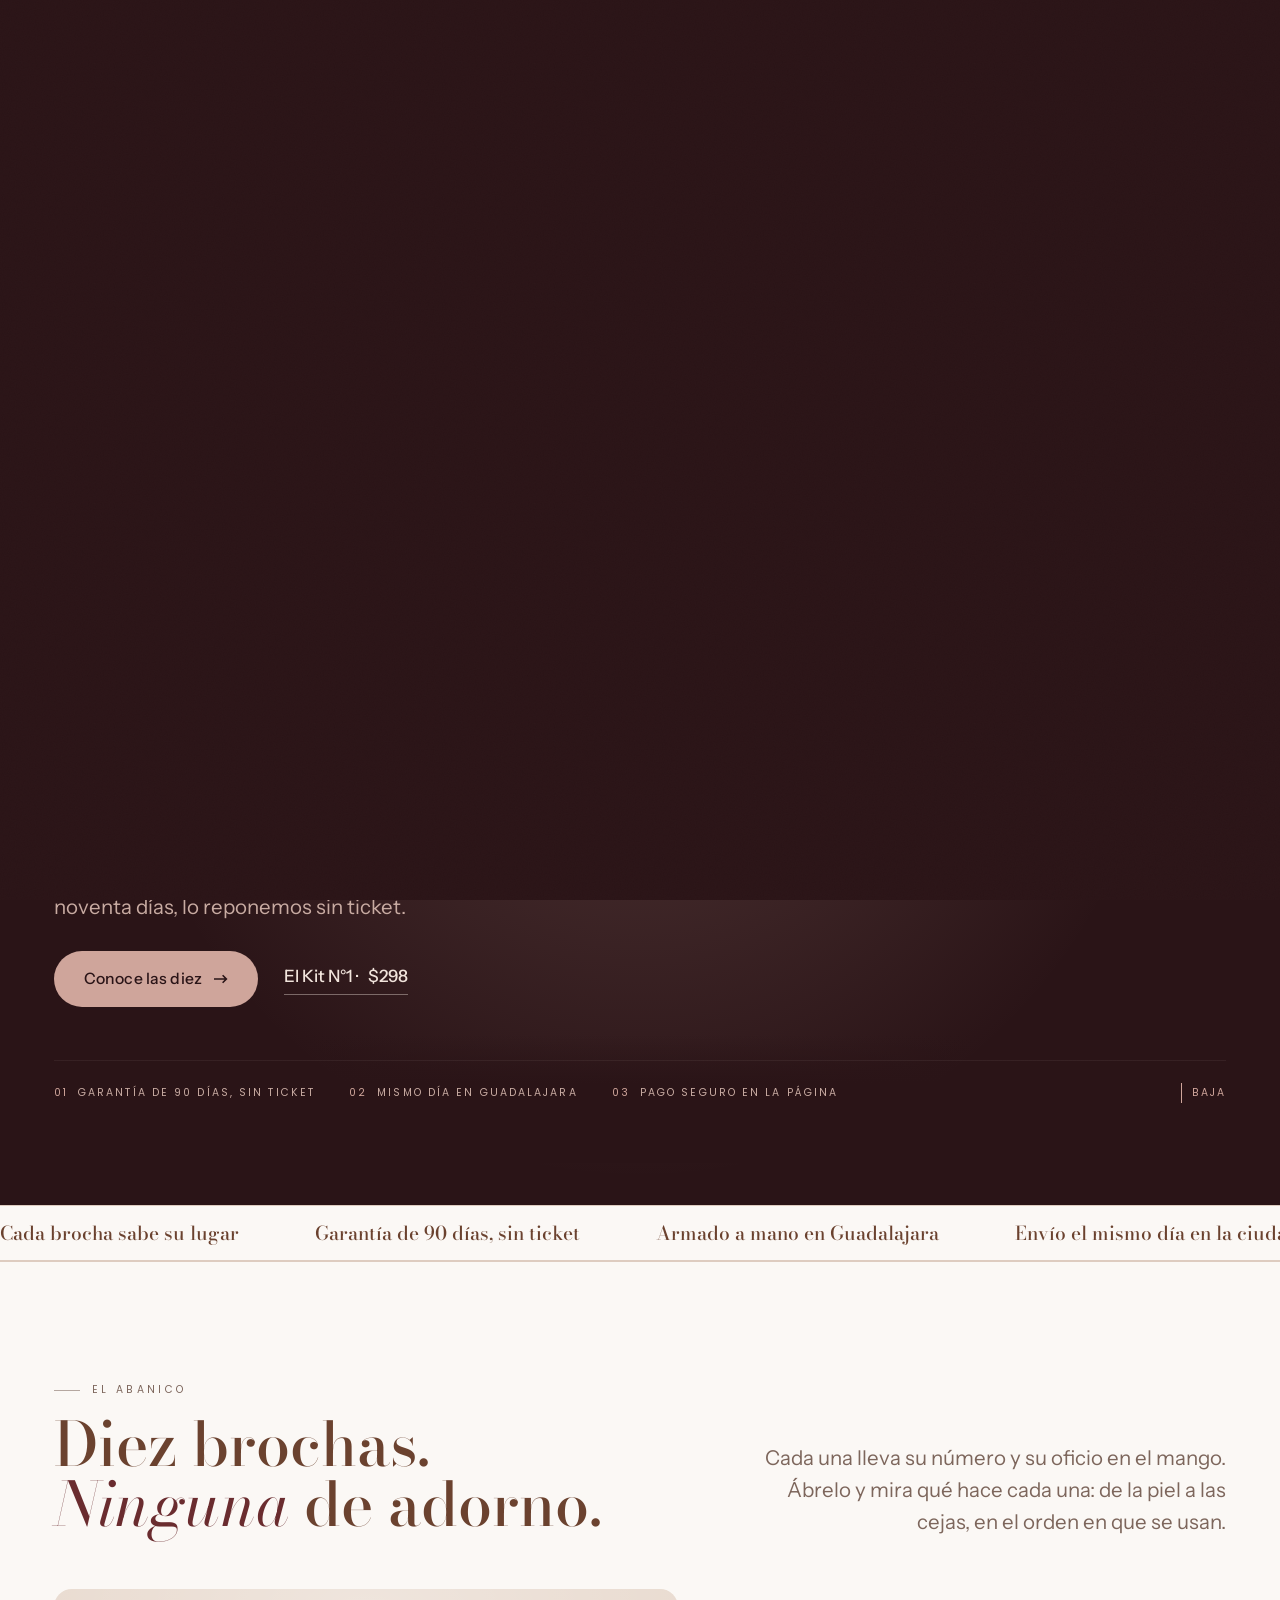
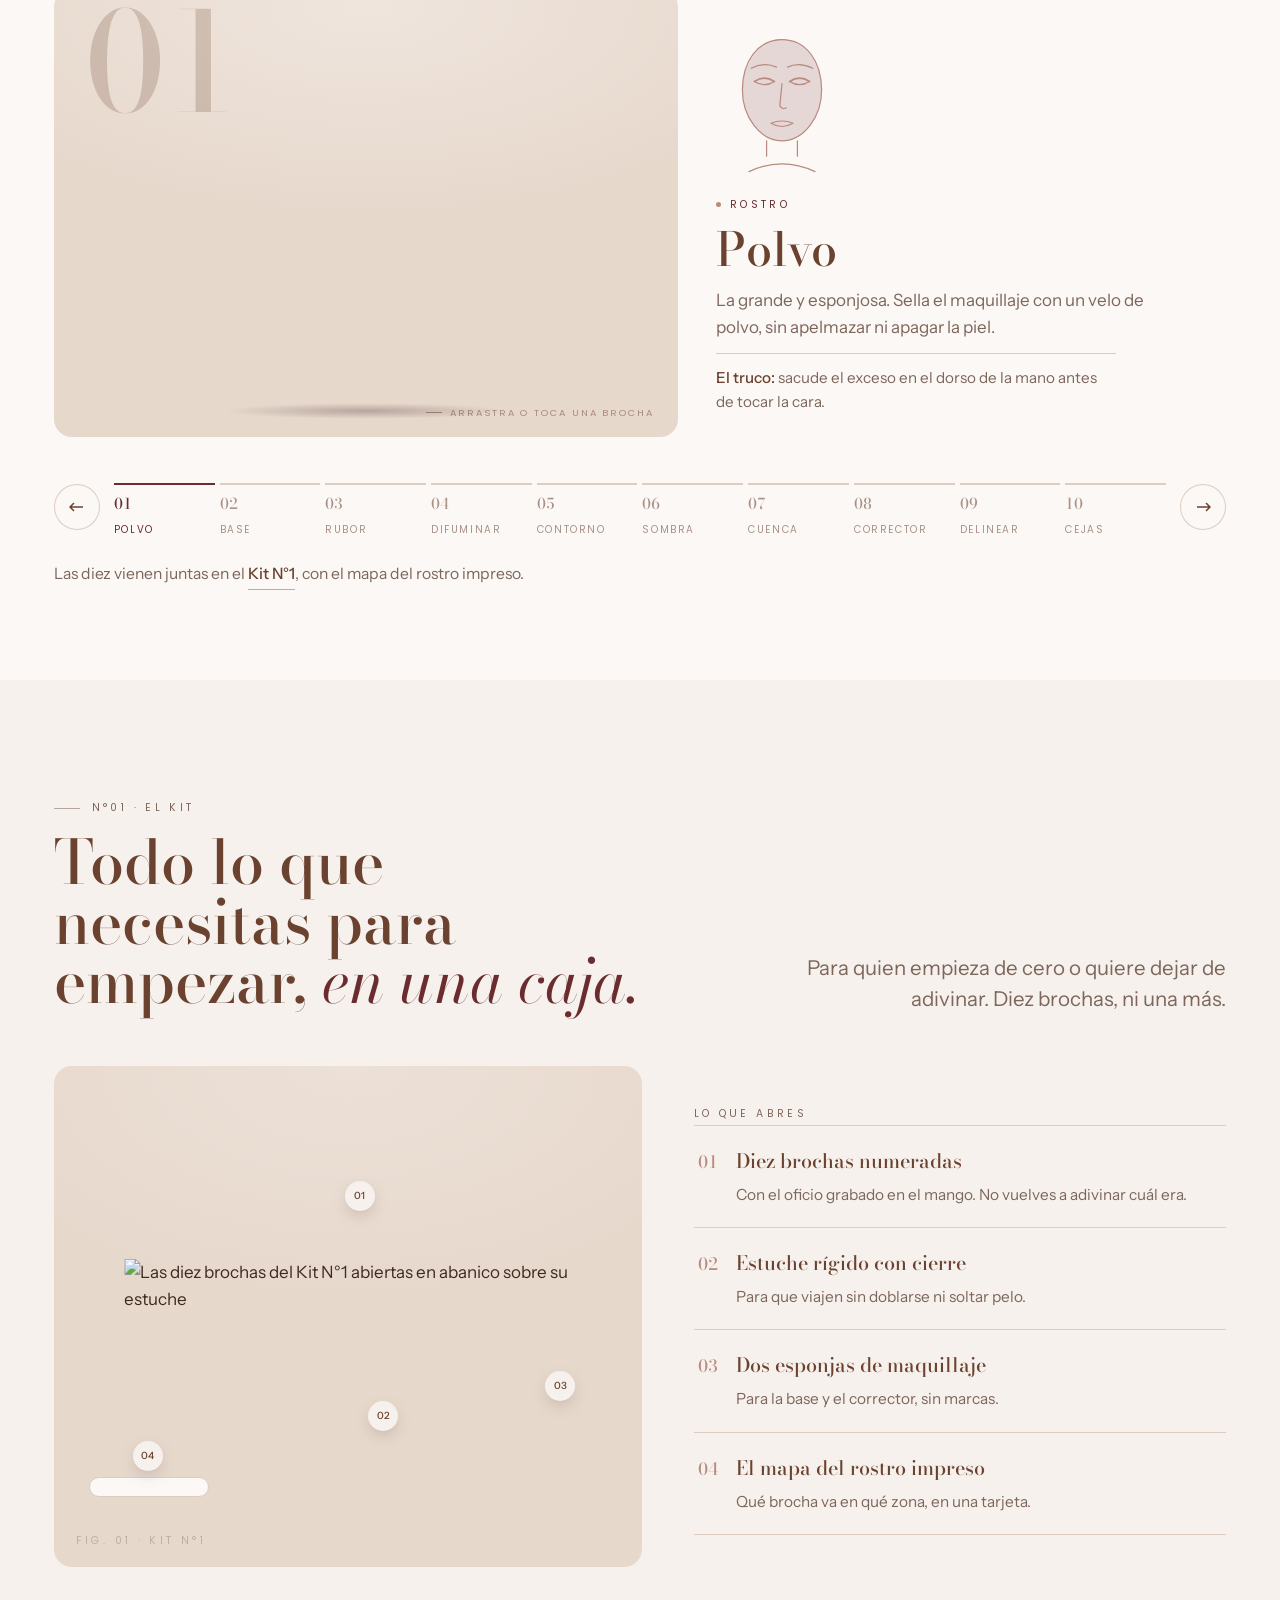
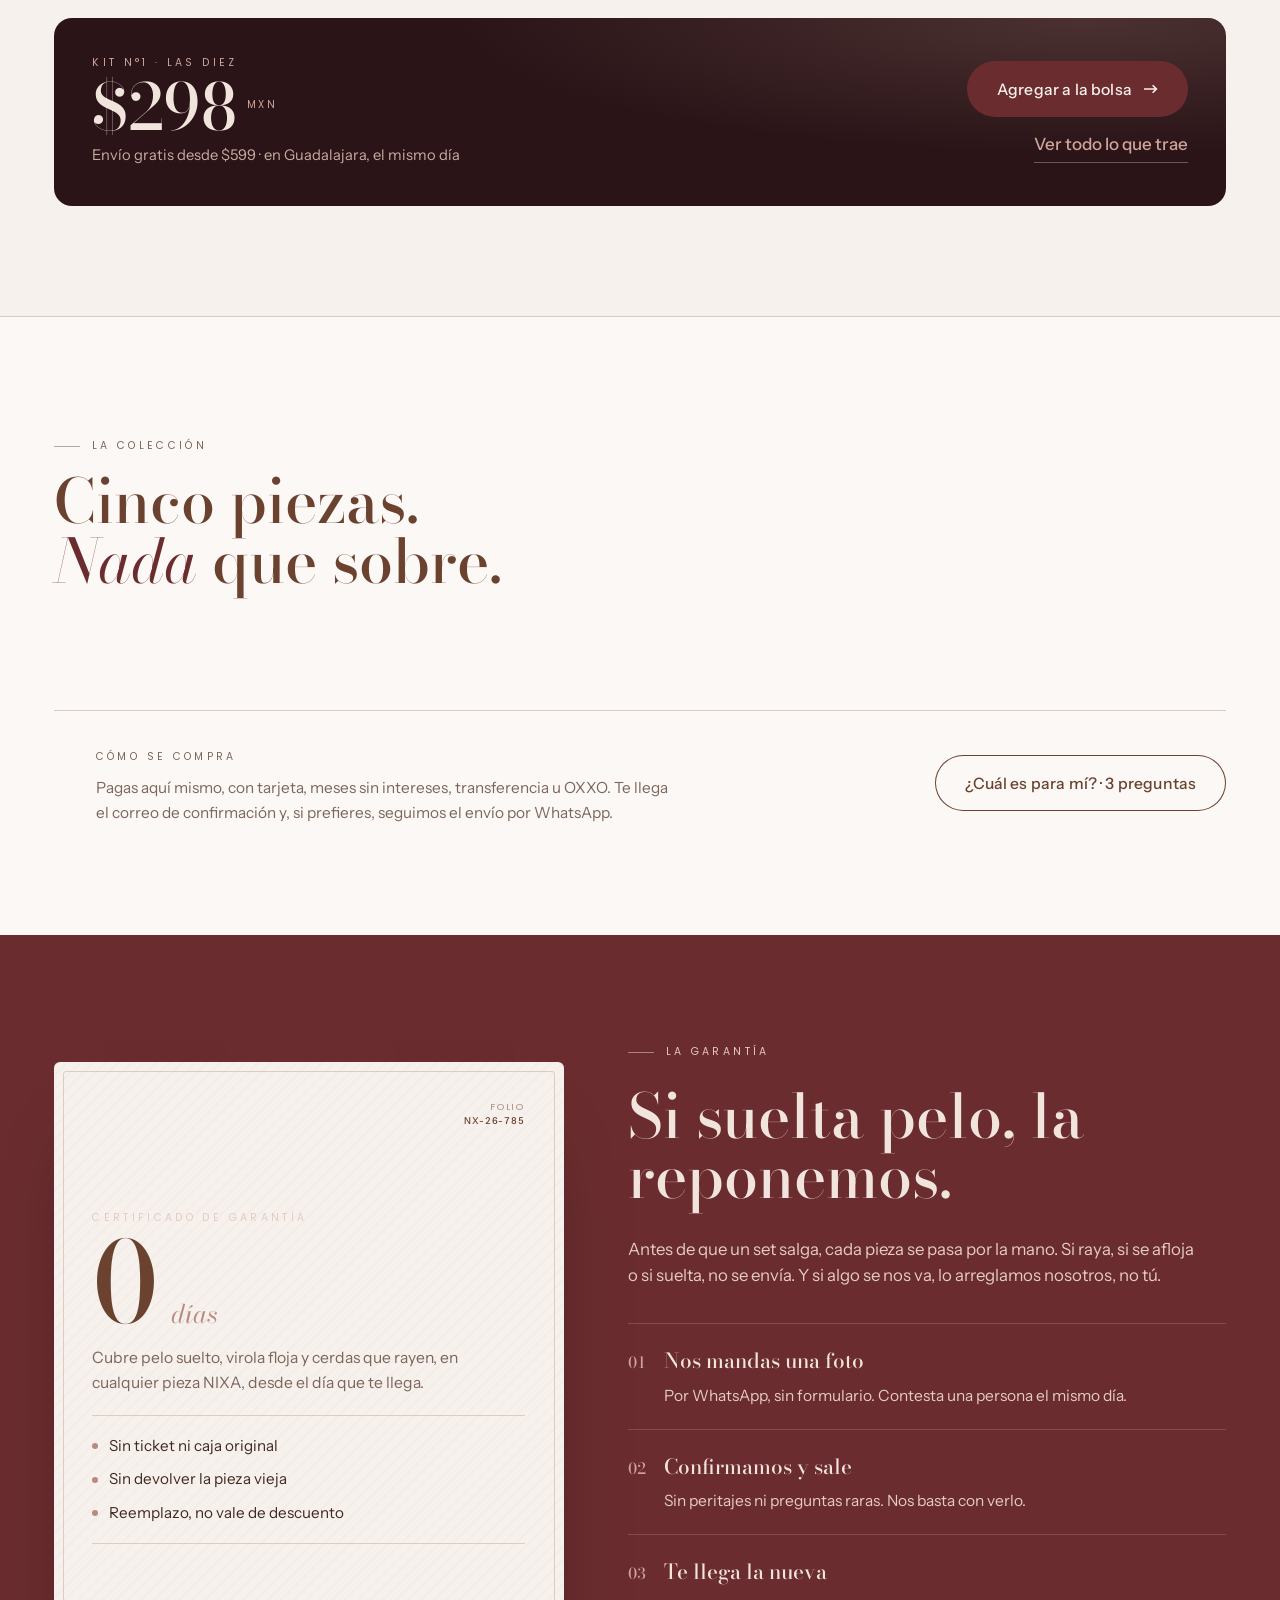
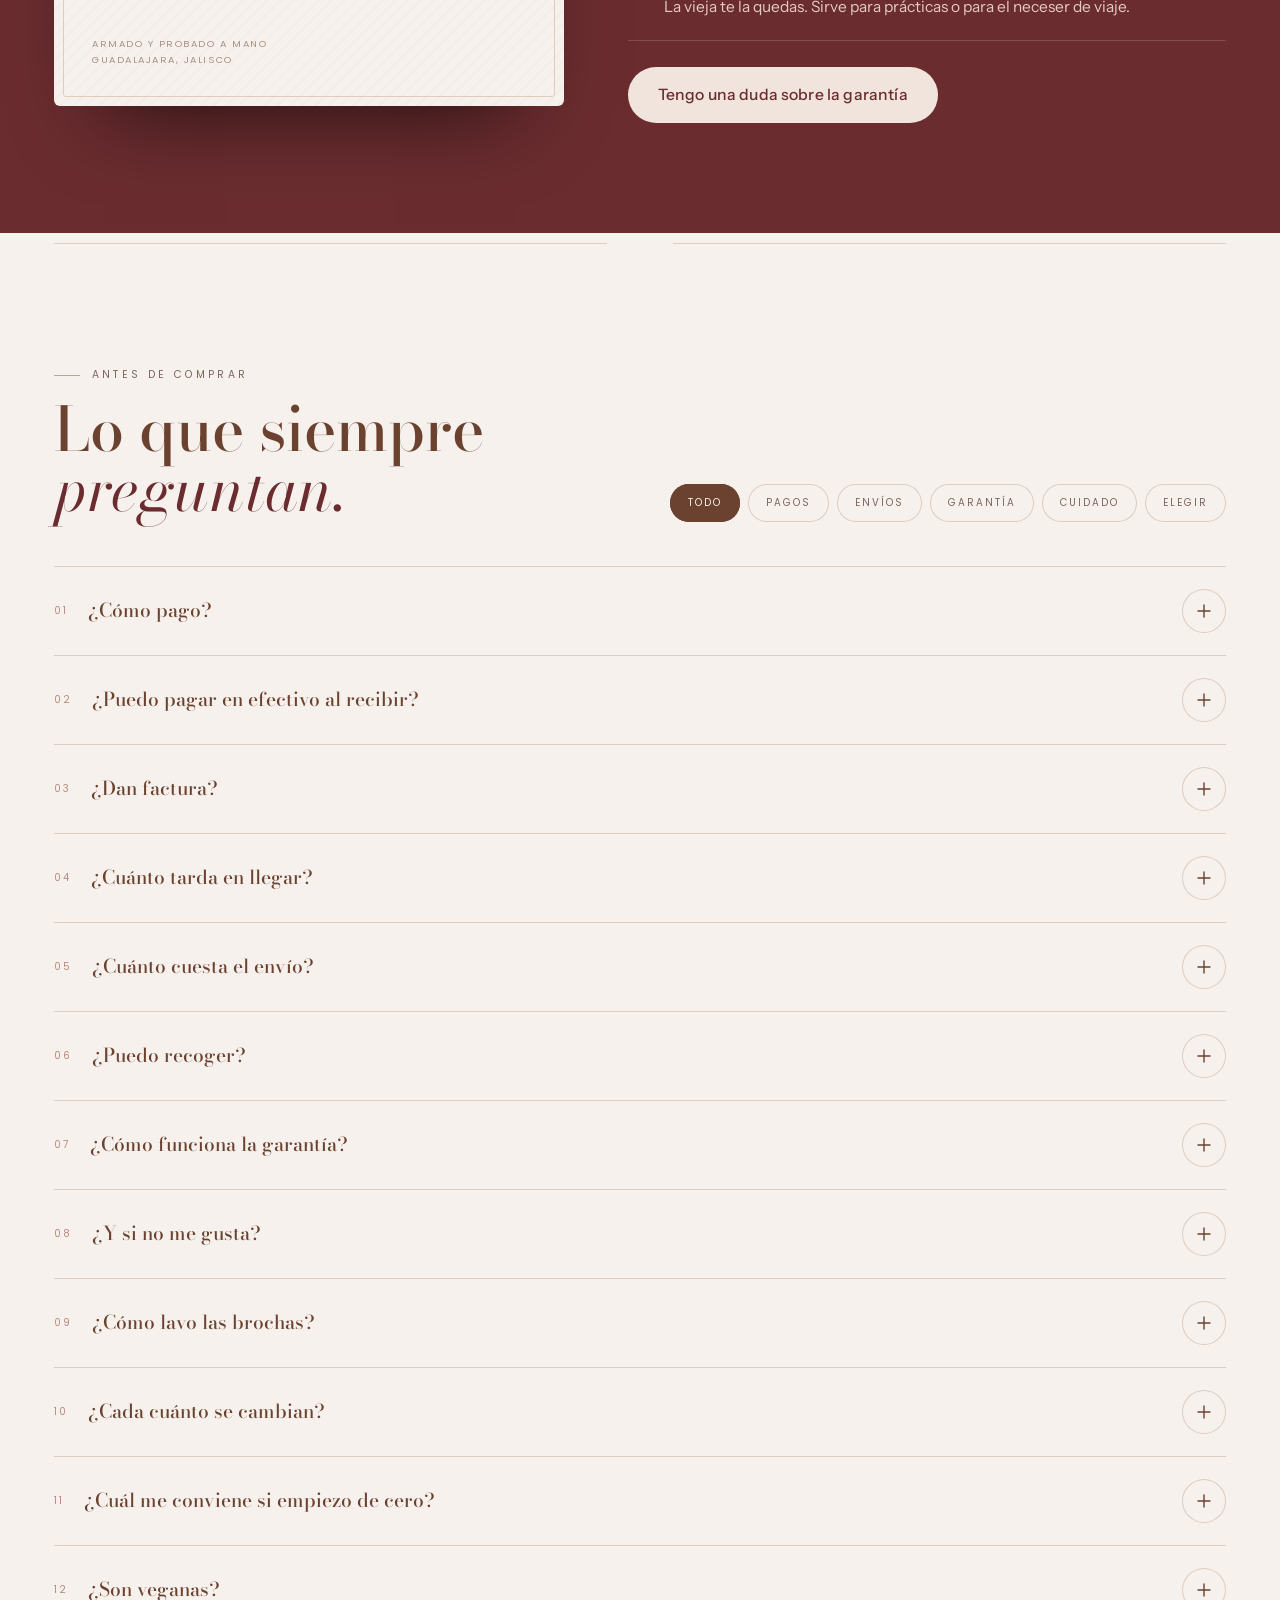
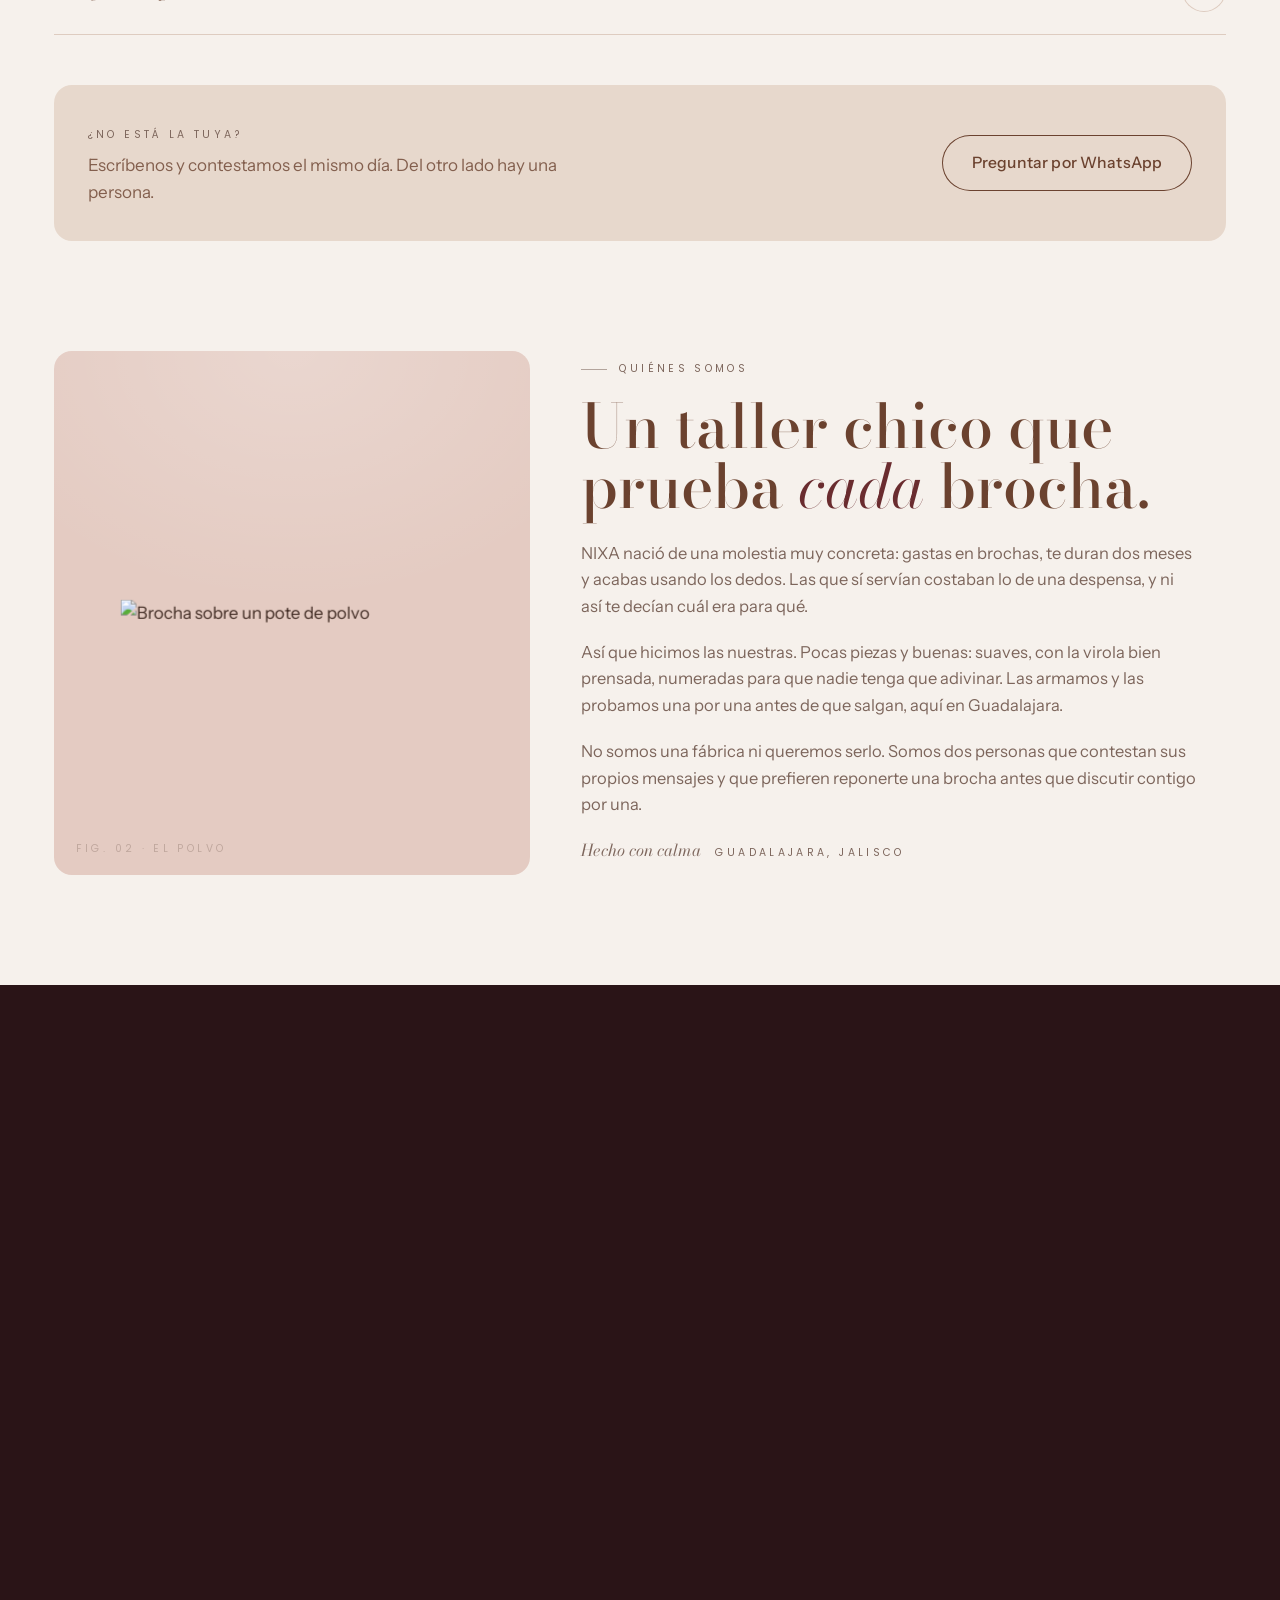
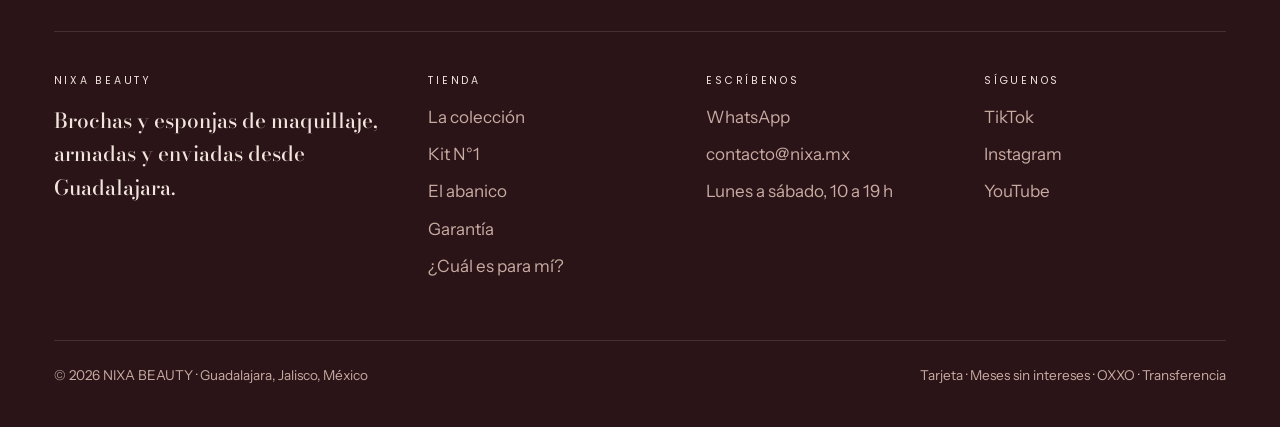
==== commit 48d703aa: "Tienda v7 — estructura: abanico, kit, tienda, certificado y caja Co-Authored-By: Claude Opus 5 <nore" ====
--- a/index.html
+++ b/index.html
@@ -4,16 +4,16 @@
 <meta charset="utf-8">
 <meta name="viewport" content="width=device-width, initial-scale=1, viewport-fit=cover">
 <meta name="theme-color" content="#2A1417">
-<meta name="description" content="nixa BEAUTY. Brochas de maquillaje numeradas del 01 al 10, esponjas, tapete lavador y rizador. Armado y probado a mano en Guadalajara. Garantía de 90 días, sin ticket.">
-<title>nixa BEAUTY — Brochas de maquillaje numeradas, hechas para durar</title>
+<meta name="description" content="NIXA BEAUTY. Diez brochas de maquillaje numeradas del 01 al 10, esponjas, tapete lavador y rizador. Armadas y probadas a mano en Guadalajara. Garantía de 90 días, sin ticket.">
+<title>NIXA BEAUTY — Diez brochas numeradas, hechas para durar</title>
 <link rel="canonical" href="https://nixa.mx/">
 <link rel="icon" href="icon.svg" type="image/svg+xml">
 <link rel="apple-touch-icon" href="icon.png">
 <link rel="manifest" href="manifest.webmanifest">
 <meta property="og:type" content="website">
-<meta property="og:site_name" content="nixa BEAUTY">
-<meta property="og:title" content="nixa BEAUTY — Cada brocha sabe su lugar">
-<meta property="og:description" content="Diez brochas numeradas, esponjas, tapete y rizador. Armado y probado a mano en Guadalajara. Garantía de 90 días sin ticket.">
+<meta property="og:site_name" content="NIXA BEAUTY">
+<meta property="og:title" content="NIXA BEAUTY — Cada brocha sabe su lugar">
+<meta property="og:description" content="Diez brochas numeradas, esponjas, tapete y rizador. Armadas y probadas a mano en Guadalajara. Garantía de 90 días, sin ticket.">
 <meta property="og:url" content="https://nixa.mx/">
 <meta property="og:image" content="https://jjtlkneoxmgcyrifckdf.supabase.co/storage/v1/object/public/panel/img/hero-tocador.jpg">
 <meta name="twitter:card" content="summary_large_image">
@@ -29,36 +29,42 @@
 
 <div id="sprite" hidden></div>
 
-<!-- telón de entrada: el abanico se dibuja y se abre -->
 <div class="telon-entrada" id="telonEntrada" aria-hidden="true">
-  <svg viewBox="0 0 100 100"><use href="#abanico"/></svg>
+  <svg viewBox="0 0 885.8 955.7"><use href="#abanico"/></svg>
 </div>
 
 <div class="aviso" role="note">
-  <span><b>Garantía de 90 días, sin ticket</b> <i></i> <b>Envío el mismo día en Guadalajara</b> <i></i> <b>Te contesta una persona</b></span>
+  <span><b>Garantía de 90 días, sin ticket</b> <i></i> <b>Envío el mismo día en Guadalajara</b> <i></i> <b>Pagas aquí, seguro</b></span>
 </div>
 
 <header class="top" id="top">
   <div class="w">
-    <div>
+    <div class="top__izq">
       <button class="hamb" id="btnMenu" type="button" aria-label="Abrir menú" aria-controls="menu" aria-expanded="false">
         <svg viewBox="0 0 22 12" aria-hidden="true"><path d="M0 1h22M0 11h22"/></svg>
       </button>
       <nav class="nav" aria-label="Secciones">
-        <a href="#coleccion">Colección</a>
-        <a href="#ritual">El ritual</a>
+        <a href="#abanico">El abanico</a>
         <a href="#kit">Kit N°1</a>
+        <a href="#tienda">Tienda</a>
         <a href="#garantia">Garantía</a>
         <a href="#preguntas">Preguntas</a>
       </nav>
     </div>
-    <a class="marca-top" href="#portada" aria-label="nixa BEAUTY, inicio">
-      <svg viewBox="0 0 1380 615" role="img" aria-label="nixa BEAUTY"><use href="#nixa"/></svg>
+    <a class="marca-top" href="#portada" aria-label="NIXA BEAUTY, inicio">
+      <svg viewBox="0 0 1368 608" role="img" aria-label="NIXA BEAUTY"><use href="#nixa"/></svg>
     </a>
     <div class="top__der">
       <button class="ayudar" id="btnAyudaTop" type="button">¿Cuál es para mí?</button>
       <button class="bolsa-btn" id="btnBolsa" type="button" aria-label="Abrir la bolsa">
-        <span class="txt">Bolsa</span><span class="chip" id="nBolsa">0</span>
+        <span class="bolsa-btn__ico" aria-hidden="true">
+          <svg viewBox="0 0 30 32">
+            <path class="asa" d="M10.4 9.4V7.2a4.6 4.6 0 0 1 9.2 0v2.2"/>
+            <path class="cuerpo" d="M2.6 9.4h24.8l1.4 20.2a1.6 1.6 0 0 1-1.6 1.7H2.8a1.6 1.6 0 0 1-1.6-1.7Z"/>
+          </svg>
+          <svg class="bolsa-btn__marca" viewBox="0 0 885.8 955.7" aria-hidden="true"><use href="#abanico"/></svg>
+        </span>
+        <span class="chip" id="nBolsa">0</span>
       </button>
     </div>
   </div>
@@ -69,62 +75,154 @@
   <button class="cerrar" type="button" aria-label="Cerrar menú" data-cierra-menu>
     <svg viewBox="0 0 18 18" aria-hidden="true"><path d="M1 1l16 16M17 1L1 17"/></svg>
   </button>
-  <a href="#coleccion">La colección<small>05 piezas</small></a>
-  <a href="#ritual">El ritual<small>01 — 10</small></a>
+  <a href="#abanico">El abanico<small>Las diez, en orden</small></a>
   <a href="#kit">Kit N°1<small>Empieza aquí</small></a>
+  <a href="#tienda">Tienda<small>05 piezas</small></a>
   <a href="#garantia">Garantía<small>90 días</small></a>
   <a href="#preguntas">Preguntas<small>Envíos y pagos</small></a>
   <div class="menu__pie">
     <button class="btn btn--ancho" type="button" data-abre-ayuda>¿Cuál es para mí?</button>
-    <a class="btn btn--linea btn--ancho" id="waMenu" href="#" target="_blank" rel="noopener">Escríbenos por WhatsApp</a>
+    <a class="btn btn--linea btn--ancho" id="waMenu" href="#" target="_blank" rel="noopener">Dudas por WhatsApp</a>
   </div>
 </nav>
 
 <main>
 
-<!-- ============ PORTADA: el tocador abierto ============ -->
+<!-- ============ 1. PORTADA ============ -->
 <section class="portada" id="portada">
   <div class="portada__halo" aria-hidden="true"></div>
-  <svg class="portada__marca" viewBox="0 0 100 100" aria-hidden="true"><use href="#abanico"/></svg>
+  <svg class="portada__marca" viewBox="0 0 885.8 955.7" aria-hidden="true"><use href="#abanico"/></svg>
   <div class="w portada__w">
     <div class="portada__txt">
       <span class="ced ced--linea rev">Brochas de maquillaje · Guadalajara</span>
       <h1 id="heroTitulo">Cada brocha sabe <em>su lugar.</em></h1>
-      <p class="lede rev rev--2">Diez brochas numeradas del 01 al 10, esponjas, tapete y rizador. Armado y probado con las manos. Si algo falla en noventa días, lo reponemos sin ticket.</p>
+      <p class="lede rev rev--2">Diez brochas numeradas del 01 al 10, esponjas, tapete y rizador. Armadas y probadas con las manos. Si algo falla en noventa días, lo reponemos sin ticket.</p>
       <div class="portada__cta rev rev--3">
-        <a class="btn btn--rosa" href="#coleccion">Ver la colección
+        <a class="btn btn--rosa" href="#abanico">Conoce las diez
           <svg class="flecha" viewBox="0 0 13 9" aria-hidden="true"><path d="M0 4.5h11M8 1l3.5 3.5L8 8"/></svg></a>
         <button class="link link--claro" type="button" id="verKit">El Kit N°1 · <span id="precioHero">$298</span></button>
       </div>
     </div>
 
     <div class="escena" id="escena" aria-hidden="true">
-      <figure class="obj obj--dorada" data-prof="1.35" data-giro="-8"><img class="sombra" src="https://jjtlkneoxmgcyrifckdf.supabase.co/storage/v1/object/public/panel/img/obj/brocha-dorada-sombra.webp" alt=""><img src="https://jjtlkneoxmgcyrifckdf.supabase.co/storage/v1/object/public/panel/img/obj/brocha-dorada.webp" alt=""></figure>
-      <figure class="obj obj--brocha" data-prof="1" data-giro="-14"><img class="sombra" src="https://jjtlkneoxmgcyrifckdf.supabase.co/storage/v1/object/public/panel/img/obj/brocha-rosa-sombra.webp" alt=""><img src="https://jjtlkneoxmgcyrifckdf.supabase.co/storage/v1/object/public/panel/img/obj/brocha-rosa.webp" alt="Brocha de polvo rosa de nixa" fetchpriority="high"></figure>
-      <figure class="obj obj--esponja" data-prof=".55" data-giro="18"><img class="sombra" src="https://jjtlkneoxmgcyrifckdf.supabase.co/storage/v1/object/public/panel/img/obj/esponja-sombra.webp" alt=""><img src="https://jjtlkneoxmgcyrifckdf.supabase.co/storage/v1/object/public/panel/img/obj/esponja.webp" alt="Esponja de maquillaje"></figure>
-      <figure class="obj obj--rizador" data-prof=".35" data-giro="-24"><img class="sombra" src="https://jjtlkneoxmgcyrifckdf.supabase.co/storage/v1/object/public/panel/img/obj/rizador-sombra.webp" alt=""><img src="https://jjtlkneoxmgcyrifckdf.supabase.co/storage/v1/object/public/panel/img/obj/rizador.webp" alt="Rizador de pestañas"></figure>
-      <div class="sello-giro">
-        <svg class="aro" viewBox="0 0 100 100"><defs><path id="aroPath" d="M50 50 m-38 0 a38 38 0 1 1 76 0 a38 38 0 1 1 -76 0"/></defs>
-          <text textLength="237" lengthAdjust="spacing"><textPath href="#aroPath">Enhance your ritual · nixa beauty · </textPath></text></svg>
-        <svg class="centro" viewBox="0 0 100 100"><use href="#abanico"/></svg>
-      </div>
+      <figure class="obj obj--dorada" data-prof="1.35" data-giro="-8"><span class="obj__flota"><span class="obj__in"><img class="sombra" src="https://jjtlkneoxmgcyrifckdf.supabase.co/storage/v1/object/public/panel/img/obj/brocha-dorada-sombra.webp" alt=""><img src="https://jjtlkneoxmgcyrifckdf.supabase.co/storage/v1/object/public/panel/img/obj/brocha-dorada.webp" alt=""></span></span></figure>
+      <figure class="obj obj--brocha" data-prof="1" data-giro="-14"><span class="obj__flota"><span class="obj__in"><img class="sombra" src="https://jjtlkneoxmgcyrifckdf.supabase.co/storage/v1/object/public/panel/img/obj/brocha-rosa-sombra.webp" alt=""><img src="https://jjtlkneoxmgcyrifckdf.supabase.co/storage/v1/object/public/panel/img/obj/brocha-rosa.webp" alt="Brocha de polvo rosa de NIXA" fetchpriority="high"></span></span></figure>
+      <figure class="obj obj--esponja" data-prof=".55" data-giro="18"><span class="obj__flota"><span class="obj__in"><img class="sombra" src="https://jjtlkneoxmgcyrifckdf.supabase.co/storage/v1/object/public/panel/img/obj/esponja-sombra.webp" alt=""><img src="https://jjtlkneoxmgcyrifckdf.supabase.co/storage/v1/object/public/panel/img/obj/esponja.webp" alt="Esponja de maquillaje"></span></span></figure>
+      <figure class="obj obj--rizador" data-prof=".35" data-giro="-24"><span class="obj__flota"><span class="obj__in"><img class="sombra" src="https://jjtlkneoxmgcyrifckdf.supabase.co/storage/v1/object/public/panel/img/obj/rizador-sombra.webp" alt=""><img src="https://jjtlkneoxmgcyrifckdf.supabase.co/storage/v1/object/public/panel/img/obj/rizador.webp" alt="Rizador de pestañas"></span></span></figure>
+      <div class="sello-giro"><svg viewBox="0 0 1410 1410"><use href="#sello"/></svg></div>
     </div>
   </div>
   <ul class="portada__confia rev rev--4" aria-label="Lo que prometemos">
     <li><span class="num">01</span>Garantía de 90 días, sin ticket</li>
     <li><span class="num">02</span>Mismo día en Guadalajara</li>
-    <li><span class="num">03</span>Te contesta una persona</li>
+    <li><span class="num">03</span>Pago seguro en la página</li>
     <li class="cue"><i></i>Baja</li>
   </ul>
 </section>
 
-<!-- ============ CINTA ============ -->
+<!-- ============ 2. CINTA ============ -->
 <div class="cinta" aria-hidden="true">
   <div class="cinta__riel" id="cinta"></div>
 </div>
 
-<!-- ============ LA VITRINA ============ -->
-<section class="vitrina" id="coleccion">
+<!-- ============ 3. EL ABANICO — las diez, en orden ============ -->
+<section class="aba" id="abanico" aria-labelledby="abaTitulo">
+  <div class="w">
+    <div class="aba__cab">
+      <div>
+        <span class="ced ced--linea rev">El abanico</span>
+        <h2 id="abaTitulo" class="rev rev--2">Diez brochas. <em>Ninguna</em> de adorno.</h2>
+      </div>
+      <p class="lede rev rev--3">Cada una lleva su número y su oficio en el mango. Ábrelo y mira qué hace cada una: de la piel a las cejas, en el orden en que se usan.</p>
+    </div>
+
+    <div class="aba__caja rev">
+      <!-- el abanico -->
+      <div class="aba__esc" id="abaEsc" tabindex="0" role="group" aria-label="Las diez brochas. Usa las flechas para moverte.">
+        <span class="aba__no num" id="abaNum" aria-hidden="true">01</span>
+        <div class="aba__fan" id="abaFan"></div>
+        <span class="aba__pista" aria-hidden="true"><i></i>Arrastra o toca una brocha</span>
+        <div class="aba__piso" aria-hidden="true"></div>
+      </div>
+
+      <!-- la ficha de la brocha activa -->
+      <div class="aba__info">
+        <div class="aba__rostro" id="abaRostro" aria-hidden="true"></div>
+        <div class="aba__txt">
+          <span class="ced" id="abaZona">Rostro</span>
+          <h3 id="abaNombre">Polvo</h3>
+          <p id="abaDesc">La grande y esponjosa. Fija el maquillaje con un velo de polvo, sin cargar.</p>
+          <p class="aba__tip"><b>El truco:</b> <span id="abaTip">sacude el exceso antes de tocar la cara.</span></p>
+        </div>
+      </div>
+    </div>
+
+    <!-- riel de números -->
+    <div class="aba__pie rev">
+      <button class="aba__flecha" id="abaAnt" type="button" aria-label="Brocha anterior">
+        <svg viewBox="0 0 15 10" aria-hidden="true"><path d="M14 5H1M5 1L1 5l4 4"/></svg></button>
+      <div class="aba__riel" id="abaRiel" role="tablist" aria-label="Elige una brocha"></div>
+      <button class="aba__flecha" id="abaSig" type="button" aria-label="Brocha siguiente">
+        <svg viewBox="0 0 15 10" aria-hidden="true"><path d="M1 5h13M10 1l4 4-4 4"/></svg></button>
+    </div>
+    <p class="aba__cierre rev">Las diez vienen juntas en el <button class="link" type="button" id="abaAlKit">Kit N°1</button>, con el mapa del rostro impreso.</p>
+  </div>
+</section>
+
+<!-- ============ 4. KIT N°1 — primero se enseña, al final se vende ============ -->
+<section class="kit" id="kit">
+  <div class="w">
+    <div class="kit__cab">
+      <div>
+        <span class="ced ced--linea rev">N°01 · El kit</span>
+        <h2 class="rev rev--2">Todo lo que necesitas para empezar, <em>en una caja.</em></h2>
+      </div>
+      <p class="lede rev rev--3">Para quien empieza de cero o quiere dejar de adivinar. Diez brochas, ni una más.</p>
+    </div>
+
+    <div class="kit__grid">
+      <div class="kit__escena rev" id="kitEscena">
+        <div class="placa placa--arena kit__placa">
+          <figure class="obj obj--kit"><span class="obj__flota"><span class="obj__in"><img class="sombra" src="https://jjtlkneoxmgcyrifckdf.supabase.co/storage/v1/object/public/panel/img/obj/kit-sombra.webp" alt=""><img src="https://jjtlkneoxmgcyrifckdf.supabase.co/storage/v1/object/public/panel/img/obj/kit.webp" alt="Las diez brochas del Kit N°1 abiertas en abanico sobre su estuche" loading="lazy"></span></span></figure>
+          <figure class="obj obj--esp2"><span class="obj__flota"><span class="obj__in"><img class="sombra" src="https://jjtlkneoxmgcyrifckdf.supabase.co/storage/v1/object/public/panel/img/obj/esponja-sombra.webp" alt=""><img src="https://jjtlkneoxmgcyrifckdf.supabase.co/storage/v1/object/public/panel/img/obj/esponja.webp" alt="" loading="lazy"></span></span></figure>
+          <div class="mapa-card" id="mapaCard"></div>
+          <button class="pin" type="button" data-pin="1" style="--x:52%;--y:26%" aria-label="Diez brochas numeradas"><span>01</span></button>
+          <button class="pin" type="button" data-pin="2" style="--x:56%;--y:70%" aria-label="Estuche rígido"><span>02</span></button>
+          <button class="pin" type="button" data-pin="3" style="--x:86%;--y:64%" aria-label="Dos esponjas"><span>03</span></button>
+          <button class="pin" type="button" data-pin="4" style="--x:16%;--y:78%" aria-label="Mapa del rostro"><span>04</span></button>
+          <span class="fig placa__fig">Fig. 01 · Kit N°1</span>
+        </div>
+      </div>
+
+      <div class="kit__txt">
+        <span class="ced rev">Lo que abres</span>
+        <ol class="incluye rev rev--2" id="incluye">
+          <li data-pin="1"><span class="n num">01</span><span><b>Diez brochas numeradas</b>Con el oficio grabado en el mango. No vuelves a adivinar cuál era.</span></li>
+          <li data-pin="2"><span class="n num">02</span><span><b>Estuche rígido con cierre</b>Para que viajen sin doblarse ni soltar pelo.</span></li>
+          <li data-pin="3"><span class="n num">03</span><span><b>Dos esponjas de maquillaje</b>Para la base y el corrector, sin marcas.</span></li>
+          <li data-pin="4"><span class="n num">04</span><span><b>El mapa del rostro impreso</b>Qué brocha va en qué zona, en una tarjeta.</span></li>
+        </ol>
+      </div>
+    </div>
+
+    <!-- y hasta aquí, el precio -->
+    <div class="kit__compra rev" id="kitCompra">
+      <div class="kit__compra__l">
+        <span class="ced">Kit N°1 · las diez</span>
+        <span class="kit__precio"><span id="precioKit">$298</span><small>MXN</small></span>
+        <span class="kit__envio">Envío gratis desde $599 · en Guadalajara, el mismo día</span>
+      </div>
+      <div class="kit__compra__r">
+        <button class="btn btn--grande" id="agregaKit" type="button">Agregar a la bolsa
+          <svg class="flecha" viewBox="0 0 13 9" aria-hidden="true"><path d="M0 4.5h11M8 1l3.5 3.5L8 8"/></svg></button>
+        <button class="link" type="button" id="verKit2">Ver todo lo que trae</button>
+      </div>
+    </div>
+  </div>
+</section>
+
+<!-- ============ 5. LA TIENDA ============ -->
+<section class="vitrina" id="tienda">
   <div class="w">
     <div class="cab">
       <div>
@@ -133,160 +231,101 @@
       </div>
       <p class="lede rev rev--3">Del polvo a las pestañas. Cada pieza se elige, se prueba y se envía desde Guadalajara.</p>
     </div>
+
+    <!-- recompra rápida: solo aparece si ya compraste -->
+    <div class="otravez" id="otraVez" hidden>
+      <div class="otravez__cab"><span class="ced">Lo tuyo, otra vez</span><button class="link link--min" type="button" id="olvidaHist">Ocultar</button></div>
+      <div class="otravez__fila" id="otraVezFila"></div>
+    </div>
+
     <div class="placas" id="placas" aria-busy="true" aria-live="polite"></div>
+
     <div class="vitrina__pie rev">
       <div class="nota">
-        <svg viewBox="0 0 100 100" aria-hidden="true"><use href="#abanico"/></svg>
+        <svg viewBox="0 0 885.8 955.7" aria-hidden="true"><use href="#abanico"/></svg>
         <div><span class="ced">Cómo se compra</span>
-        <p>Aquí no se cobra nada. Armas tu bolsa, se abre WhatsApp con el pedido y ahí confirmamos pago y entrega. Transferencia, efectivo, OXXO o Mercado Pago.</p></div>
+        <p>Pagas aquí mismo, con tarjeta, meses sin intereses, transferencia u OXXO. Te llega el correo de confirmación y, si prefieres, seguimos el envío por WhatsApp.</p></div>
       </div>
       <button class="btn btn--linea" type="button" data-abre-ayuda>¿Cuál es para mí? · 3 preguntas</button>
     </div>
   </div>
 </section>
 
-<!-- ============ EL RITUAL: una brocha que se transforma ============ -->
-<section class="ritual" id="ritual" aria-labelledby="ritualTitulo">
-  <div class="ritual__pin" id="ritualPin">
-    <span class="ritual__fondo num" id="ritualNum" aria-hidden="true">01</span>
-    <div class="w ritual__w">
-      <div class="ritual__cab">
-        <div><span class="ced ced--linea">El ritual</span>
-        <h2 id="ritualTitulo">Del <em>01</em> al <em>10</em>, en orden.</h2></div>
-        <p class="ritual__lema">Enhance your ritual.</p>
-      </div>
-
-      <div class="ritual__esc">
-        <!-- la brocha grande: sus piezas se transforman de un paso al siguiente -->
-        <svg class="brocha-viva" id="brochaViva" viewBox="0 0 80 240" aria-hidden="true">
-          <defs>
-            <linearGradient id="bv-mango" x1="0" x2="1"><stop offset="0" stop-color="#5A3628"/><stop offset=".45" stop-color="#7E5340"/><stop offset="1" stop-color="#5A3628"/></linearGradient>
-            <linearGradient id="bv-metal" x1="0" x2="1"><stop offset="0" stop-color="#B08A78"/><stop offset=".3" stop-color="#EBD6CA"/><stop offset=".6" stop-color="#B08A78"/><stop offset="1" stop-color="#7E5B4C"/></linearGradient>
-            <linearGradient id="bv-pelo" x1="0" y1="0" x2="0" y2="1"><stop offset="0" stop-color="#EAD5C8"/><stop offset=".55" stop-color="#C9A08C"/><stop offset="1" stop-color="#8E6A58"/></linearGradient>
-            <clipPath id="bv-clip"><use href="#bvCabeza"/></clipPath>
-          </defs>
-          <ellipse class="bv-sombra" cx="40" cy="234" rx="26" ry="4"/>
-          <path class="bv-mango" id="bvMango" fill="url(#bv-mango)" d="M33 134 L47 134 L46 226 Q40 236 34 226 Z"/>
-          <path fill="#EAD5C8" opacity=".16" d="M35 136 L38 136 L37.5 224 L35.5 224 Z"/>
-          <rect id="bvVirola" fill="url(#bv-metal)" x="33" y="112" width="14" height="22" rx="1.4"/>
-          <rect id="bvAro1" fill="#2A1417" opacity=".35" x="33" y="118" width="14" height=".9"/>
-          <rect id="bvAro2" fill="#2A1417" opacity=".35" x="33" y="128" width="14" height=".9"/>
-          <path id="bvCabeza" fill="url(#bv-pelo)" d="M29 113 C16 96, 15 62, 30 44 C35 38, 45 38, 50 44 C65 62, 64 96, 51 113 Z"/>
-          <g id="bvPelos" clip-path="url(#bv-clip)" fill="none" stroke-linecap="round"></g>
-          <g id="bvCepillo" opacity="0" fill="none" stroke="#EAD5C8" stroke-linecap="round" stroke-width=".8"></g>
-        </svg>
-
-        <div class="ritual__lado">
-          <div class="pasos" id="pasos"></div>
-          <div class="ritual__rostro" id="ritualRostro"></div>
+<!-- ============ 6. GARANTÍA — el certificado ============ -->
+<section class="noche" id="garantia">
+  <svg class="noche__marca" viewBox="0 0 885.8 955.7" aria-hidden="true"><use href="#abanico"/></svg>
+  <div class="w noche__grid">
+    <div class="cert rev" id="cert">
+      <div class="cert__hoja">
+        <div class="cert__cab">
+          <svg class="cert__logo" viewBox="0 0 1368 826" aria-hidden="true"><use href="#lockup"/></svg>
+          <span class="cert__folio num">FOLIO <b id="certFolio">—</b></span>
         </div>
-      </div>
-
-      <div class="ritual__nav" id="ritualNav" aria-label="Pasos del ritual"></div>
-    </div>
-  </div>
-</section>
-
-<!-- ============ KIT N°1: lo que trae la caja ============ -->
-<section class="kit" id="kit">
-  <div class="w kit__grid">
-    <div class="kit__txt">
-      <span class="ced ced--linea rev">N°01 · El kit</span>
-      <h2 class="rev rev--2">Todo lo que necesitas para empezar, <em>en una caja.</em></h2>
-      <p class="lede rev rev--3">Para quien empieza de cero o quiere dejar de adivinar. Diez brochas, ni una más.</p>
-      <ol class="incluye rev rev--3" id="incluye">
-        <li data-pin="1"><span class="n num">01</span><span>Diez brochas numeradas, con el oficio grabado en el mango</span></li>
-        <li data-pin="2"><span class="n num">02</span><span>Estuche rígido con cierre, para que viajen sin doblarse</span></li>
-        <li data-pin="3"><span class="n num">03</span><span>Dos esponjas de maquillaje, para la base y el corrector</span></li>
-        <li data-pin="4"><span class="n num">04</span><span>El mapa del rostro impreso: qué brocha va en qué zona</span></li>
-      </ol>
-      <div class="kit__compra rev rev--4">
-        <span class="kit__precio"><span id="precioKit">$298</span><span>MXN</span></span>
-        <button class="btn" id="agregaKit" type="button">Agregar a la bolsa
-          <svg class="flecha" viewBox="0 0 13 9" aria-hidden="true"><path d="M0 4.5h11M8 1l3.5 3.5L8 8"/></svg></button>
-        <a class="link" id="waKit" href="#" target="_blank" rel="noopener">Preguntar por WhatsApp</a>
-      </div>
-      <p class="kit__nota rev rev--4">Envío gratis desde $599. En Guadalajara llega el mismo día; al resto del país, en 2 a 4 días.</p>
-    </div>
-
-    <div class="kit__escena rev" id="kitEscena">
-      <div class="placa placa--arena kit__placa">
-        <figure class="obj obj--kit"><img class="sombra" src="https://jjtlkneoxmgcyrifckdf.supabase.co/storage/v1/object/public/panel/img/obj/kit-sombra.webp" alt=""><img src="https://jjtlkneoxmgcyrifckdf.supabase.co/storage/v1/object/public/panel/img/obj/kit.webp" alt="Las diez brochas del Kit N°1 abiertas en abanico sobre su estuche" loading="lazy"></figure>
-        <figure class="obj obj--esp2"><img class="sombra" src="https://jjtlkneoxmgcyrifckdf.supabase.co/storage/v1/object/public/panel/img/obj/esponja-sombra.webp" alt=""><img src="https://jjtlkneoxmgcyrifckdf.supabase.co/storage/v1/object/public/panel/img/obj/esponja.webp" alt="" loading="lazy"></figure>
-        <div class="mapa-card" id="mapaCard"></div>
-        <button class="pin" type="button" data-pin="1" style="--x:52%;--y:26%" aria-label="Diez brochas numeradas"><span>01</span></button>
-        <button class="pin" type="button" data-pin="2" style="--x:56%;--y:70%" aria-label="Estuche rígido"><span>02</span></button>
-        <button class="pin" type="button" data-pin="3" style="--x:86%;--y:64%" aria-label="Dos esponjas"><span>03</span></button>
-        <button class="pin" type="button" data-pin="4" style="--x:16%;--y:78%" aria-label="Mapa del rostro"><span>04</span></button>
-        <span class="fig placa__fig">Fig. 01 · Kit N°1</span>
-      </div>
-    </div>
-  </div>
-</section>
-
-<!-- ============ GARANTÍA ============ -->
-<section class="noche" id="garantia">
-  <svg class="noche__marca" viewBox="0 0 100 100" aria-hidden="true"><use href="#abanico"/></svg>
-  <div class="w noche__grid">
-    <div class="cifra rev" aria-label="Noventa días de garantía">
-      <span class="n num" data-cuenta="90">0</span><span class="u">días</span>
-    </div>
+        <span class="ced">Certificado de garantía</span>
+        <p class="cert__n"><span class="num" data-cuenta="90">0</span><span>días</span></p>
+        <p class="cert__txt">Cubre pelo suelto, virola floja y cerdas que rayen, en cualquier pieza NIXA, desde el día que te llega.</p>
+        <ul class="cert__lista">
+          <li><i></i>Sin ticket ni caja original</li>
+          <li><i></i>Sin devolver la pieza vieja</li>
+          <li><i></i>Reemplazo, no vale de descuento</li>
+        </ul>
+        <div class="cert__firma">
+          <span>Armado y probado a mano<br>Guadalajara, Jalisco</span>
+          <svg class="cert__sello" viewBox="0 0 1410 1410" aria-hidden="true"><use href="#sello"/></svg>
+        </div>
+      </div>
+    </div>
+
     <div class="noche__txt">
       <span class="ced ced--linea rev">La garantía</span>
       <h2 class="rev rev--2">Si suelta pelo, la reponemos. <em>Sin ticket.</em></h2>
-      <p class="rev rev--3">Antes de enviar un set, probamos cada pieza con las manos. Si en sus primeros noventa días algo falla, nos escribes por WhatsApp con una foto y te mandamos el reemplazo. Sin ticket, sin formulario, sin explicaciones largas.</p>
-      <ol class="promesas rev rev--3">
-        <li><span class="n num">01</span><div><b>Probada antes de salir</b><span>Cada brocha se pasa por la mano. Si raya o suelta, no se envía.</span></div></li>
-        <li><span class="n num">02</span><div><b>Reemplazo, no reembolso a medias</b><span>Te llega la pieza nueva. La vieja te la quedas.</span></div></li>
-        <li><span class="n num">03</span><div><b>Una persona del otro lado</b><span>Escribes y te contesta alguien de nixa, el mismo día. Sin bots.</span></div></li>
+      <p class="rev rev--3">Antes de que un set salga, cada pieza se pasa por la mano. Si raya, si se afloja o si suelta, no se envía. Y si algo se nos va, lo arreglamos nosotros, no tú.</p>
+      <ol class="pasos3 rev rev--3">
+        <li><span class="n num">01</span><div><b>Nos mandas una foto</b><span>Por WhatsApp, sin formulario. Contesta una persona el mismo día.</span></div></li>
+        <li><span class="n num">02</span><div><b>Confirmamos y sale</b><span>Sin peritajes ni preguntas raras. Nos basta con verlo.</span></div></li>
+        <li><span class="n num">03</span><div><b>Te llega la nueva</b><span>La vieja te la quedas. Sirve para prácticas o para el neceser de viaje.</span></div></li>
       </ol>
       <div class="rev rev--4"><a class="btn btn--claro" id="waGarantia" href="#" target="_blank" rel="noopener">Tengo una duda sobre la garantía</a></div>
     </div>
   </div>
 </section>
 
-<div class="sep" aria-hidden="true"><i></i><svg viewBox="0 0 100 100"><use href="#abanico"/></svg><i></i></div>
-<!-- ============ PREGUNTAS ============ -->
+<div class="sep" aria-hidden="true"><i></i><svg viewBox="0 0 885.8 955.7"><use href="#abanico"/></svg><i></i></div>
+
+<!-- ============ 7. PREGUNTAS ============ -->
 <section class="faq" id="preguntas">
-  <div class="w faq__grid">
-    <div class="faq__txt">
-      <span class="ced ced--linea rev">Antes de comprar</span>
-      <h2 class="rev rev--2">Lo que siempre <em>preguntan.</em></h2>
-      <p class="lede rev rev--3">Y si la tuya no está, escríbenos. Contestamos el mismo día.</p>
-      <div class="rev rev--3"><a class="link" id="waFaq" href="#" target="_blank" rel="noopener">Preguntar por WhatsApp</a></div>
-    </div>
-    <div class="preg rev">
-      <details><summary>¿Cómo pago?<i><svg viewBox="0 0 14 14"><path d="M7 1v12M1 7h12"/></svg></i></summary>
-        <p class="resp">Aquí en la página no se cobra nada. Armas tu bolsa, se abre WhatsApp con tu pedido y ahí eliges: transferencia, efectivo contra entrega en Guadalajara, depósito en OXXO o Mercado Pago.</p></details>
-      <details><summary>¿Cuánto tarda en llegar?<i><svg viewBox="0 0 14 14"><path d="M7 1v12M1 7h12"/></svg></i></summary>
-        <p class="resp">En Guadalajara y zona metropolitana, el mismo día si pides antes de las dos de la tarde. Al resto del país, de dos a cuatro días hábiles por paquetería, con guía para rastrear.</p></details>
-      <details><summary>¿Cuánto cuesta el envío?<i><svg viewBox="0 0 14 14"><path d="M7 1v12M1 7h12"/></svg></i></summary>
-        <p class="resp">Gratis desde $599. Por debajo de eso te decimos el costo exacto por WhatsApp antes de que confirmes, según tu código postal. Nunca se agrega nada sin avisarte.</p></details>
-      <details><summary>¿Cómo funciona la garantía?<i><svg viewBox="0 0 14 14"><path d="M7 1v12M1 7h12"/></svg></i></summary>
-        <p class="resp">Noventa días desde que te llega. Si una brocha suelta pelo, se afloja o raya, nos mandas una foto por WhatsApp y te enviamos la de reemplazo. Sin ticket, sin devolver la vieja.</p></details>
-      <details><summary>¿Cómo lavo las brochas?<i><svg viewBox="0 0 14 14"><path d="M7 1v12M1 7h12"/></svg></i></summary>
-        <p class="resp">Agua tibia y jabón neutro, una vez a la semana. Dos pasadas por el tapete, se enjuagan hasta que el agua salga clara y se secan acostadas con la cabeza fuera de la mesa. Así no se deforman ni entra agua al mango.</p></details>
-      <details><summary>¿Cuál me conviene si empiezo de cero?<i><svg viewBox="0 0 14 14"><path d="M7 1v12M1 7h12"/></svg></i></summary>
-        <p class="resp">El Kit N°1. Trae las diez que de verdad se usan, con el número y la zona en el mango, y el mapa del rostro. Si quieres algo chico para conocernos, el rizador. Y si tienes dudas, el botón <button class="link" type="button" data-abre-ayuda>¿cuál es para mí?</button> te lo dice en tres preguntas.</p></details>
-    </div>
-  </div>
-</section>
-
-<!-- ============ NOSOTROS ============ -->
+  <div class="w">
+    <div class="faq__cab">
+      <div>
+        <span class="ced ced--linea rev">Antes de comprar</span>
+        <h2 class="rev rev--2">Lo que siempre <em>preguntan.</em></h2>
+      </div>
+      <div class="faq__filtros rev rev--3" id="faqFiltros" role="tablist" aria-label="Filtrar preguntas"></div>
+    </div>
+    <div class="preg rev" id="preg"></div>
+    <div class="faq__mas rev">
+      <div><span class="ced">¿No está la tuya?</span><p>Escríbenos y contestamos el mismo día. Del otro lado hay una persona.</p></div>
+      <a class="btn btn--linea" id="waFaq" href="#" target="_blank" rel="noopener">Preguntar por WhatsApp</a>
+    </div>
+  </div>
+</section>
+
+<!-- ============ 8. NIXA ============ -->
 <section class="somos" id="somos">
   <div class="w somos__grid">
     <div class="somos__esc rev">
       <div class="placa placa--rosa somos__placa">
-        <figure class="obj obj--pote"><img class="sombra" src="https://jjtlkneoxmgcyrifckdf.supabase.co/storage/v1/object/public/panel/img/obj/brocha-pote-sombra.webp" alt=""><img src="https://jjtlkneoxmgcyrifckdf.supabase.co/storage/v1/object/public/panel/img/obj/brocha-pote.webp" alt="Brocha sobre un pote de polvo" loading="lazy"></figure>
+        <figure class="obj obj--pote"><span class="obj__flota"><span class="obj__in"><img class="sombra" src="https://jjtlkneoxmgcyrifckdf.supabase.co/storage/v1/object/public/panel/img/obj/brocha-pote-sombra.webp" alt=""><img src="https://jjtlkneoxmgcyrifckdf.supabase.co/storage/v1/object/public/panel/img/obj/brocha-pote.webp" alt="Brocha sobre un pote de polvo" loading="lazy"></span></span></figure>
         <span class="fig placa__fig">Fig. 02 · El polvo</span>
       </div>
     </div>
     <div class="somos__txt">
       <span class="ced ced--linea rev">Quiénes somos</span>
       <h2 class="rev rev--2">Un taller chico que prueba <em>cada</em> brocha.</h2>
-      <p class="rev rev--3">nixa existe porque nos cansamos de brochas que rayaban la piel, se bebían la base y soltaban pelo a la segunda lavada. Las buenas costaban lo de un mes de despensa.</p>
-      <p class="rev rev--3">Así que hicimos las nuestras: pocas piezas, suaves, probadas una por una, a un precio que se puede pagar. Lo que prometemos es corto: si algo falla, lo reponemos; si nos escribes, te contesta una persona.</p>
-      <p class="firma rev rev--4">Hecho con calma <span class="ced" style="margin-left:14px;font-style:normal">Guadalajara, Jalisco</span></p>
+      <p class="rev rev--3">NIXA nació de una molestia muy concreta: gastas en brochas, te duran dos meses y acabas usando los dedos. Las que sí servían costaban lo de una despensa, y ni así te decían cuál era para qué.</p>
+      <p class="rev rev--3">Así que hicimos las nuestras. Pocas piezas y buenas: suaves, con la virola bien prensada, numeradas para que nadie tenga que adivinar. Las armamos y las probamos una por una antes de que salgan, aquí en Guadalajara.</p>
+      <p class="rev rev--3">No somos una fábrica ni queremos serlo. Somos dos personas que contestan sus propios mensajes y que prefieren reponerte una brocha antes que discutir contigo por una.</p>
+      <p class="firma rev rev--4">Hecho con calma <span class="ced">Guadalajara, Jalisco</span></p>
     </div>
   </div>
 </section>
@@ -296,31 +335,31 @@
 <!-- ============ PIE ============ -->
 <footer class="pie">
   <div class="w">
-    <div class="pie__marca rev-marca"><svg viewBox="0 0 1380 836" role="img" aria-label="nixa BEAUTY"><use href="#lockup"/></svg></div>
+    <div class="pie__marca rev-marca"><svg viewBox="0 0 1368 826" role="img" aria-label="NIXA BEAUTY"><use href="#lockup"/></svg></div>
     <div class="pie__grid">
-      <div>
-        <h4>nixa BEAUTY</h4>
+      <div class="pie__col pie__col--ancha">
+        <h4>NIXA BEAUTY</h4>
         <p class="grande">Brochas y esponjas de maquillaje, armadas y enviadas desde Guadalajara.</p>
       </div>
-      <div>
+      <div class="pie__col">
         <h4>Tienda</h4>
         <ul>
-          <li><a href="#coleccion">La colección</a></li>
+          <li><a href="#tienda">La colección</a></li>
           <li><a href="#kit">Kit N°1</a></li>
-          <li><a href="#ritual">El ritual</a></li>
+          <li><a href="#abanico">El abanico</a></li>
           <li><a href="#garantia">Garantía</a></li>
-          <li><button type="button" id="btnAyudaPie" style="color:inherit">¿Cuál es para mí?</button></li>
+          <li><button type="button" id="btnAyudaPie">¿Cuál es para mí?</button></li>
         </ul>
       </div>
-      <div>
+      <div class="pie__col">
         <h4>Escríbenos</h4>
         <ul>
           <li><a id="waPie" href="#" target="_blank" rel="noopener">WhatsApp</a></li>
           <li><a href="mailto:contacto@nixa.mx">contacto@nixa.mx</a></li>
-          <li>Lunes a sábado, 10 a 19 h</li>
+          <li><span>Lunes a sábado, 10 a 19 h</span></li>
         </ul>
       </div>
-      <div>
+      <div class="pie__col">
         <h4>Síguenos</h4>
         <ul>
           <li><a href="https://www.tiktok.com/@nixa.mx" target="_blank" rel="noopener">TikTok</a></li>
@@ -330,74 +369,120 @@
       </div>
     </div>
     <div class="pie__bajo">
-      <span>© 2026 nixa BEAUTY · Guadalajara, Jalisco, México</span>
-      <span>Hecho a mano, con calma.</span>
+      <span>© 2026 NIXA BEAUTY · Guadalajara, Jalisco, México</span>
+      <span class="pie__pagos">Tarjeta · Meses sin intereses · OXXO · Transferencia</span>
     </div>
   </div>
 </footer>
 
 <!-- barra móvil -->
 <div class="barra-mov" id="barraMov">
-  <a class="btn" href="#coleccion">Ver la colección</a>
-  <a class="wa" id="waBarra" href="#" target="_blank" rel="noopener" aria-label="WhatsApp">
+  <button class="btn" type="button" id="barraComprar">Comprar el Kit N°1 · <span id="precioBarra">$298</span></button>
+  <a class="wa" id="waBarra" href="#" target="_blank" rel="noopener" aria-label="Dudas por WhatsApp">
     <svg viewBox="0 0 24 24" aria-hidden="true"><path d="M12 2a10 10 0 0 0-8.6 15.1L2 22l5-1.3A10 10 0 1 0 12 2Zm0 18.2a8.2 8.2 0 0 1-4.2-1.2l-.3-.2-3 .8.8-2.9-.2-.3A8.2 8.2 0 1 1 12 20.2Zm4.5-6.1c-.2-.1-1.5-.7-1.7-.8s-.4-.1-.6.1-.6.8-.8 1c-.1.2-.3.2-.5.1a6.7 6.7 0 0 1-3.3-2.9c-.3-.4.3-.4.7-1.3.1-.2 0-.3 0-.4l-.8-1.8c-.2-.5-.4-.4-.6-.4h-.5a1 1 0 0 0-.7.3 3 3 0 0 0-.9 2.2 5.2 5.2 0 0 0 1.1 2.7 11.9 11.9 0 0 0 4.5 4c.6.3 1.1.4 1.5.5a3.6 3.6 0 0 0 1.6.1 2.7 2.7 0 0 0 1.8-1.3 2.2 2.2 0 0 0 .1-1.2c0-.1-.2-.2-.4-.3Z"/></svg>
   </a>
 </div>
 
-<!-- ============ FICHA MODAL ============ -->
+<!-- ============ FICHA ============ -->
 <div class="modal" id="modal" role="dialog" aria-modal="true" aria-labelledby="tituloModal">
   <div class="modal__cab">
     <div class="w">
       <button class="volver" id="cerrarModal" type="button">
         <svg viewBox="0 0 15 10" aria-hidden="true"><path d="M14 5H1M5 1L1 5l4 4"/></svg>Volver
       </button>
-      <span class="marca-top"><svg viewBox="0 0 1380 615" role="img" aria-label="nixa BEAUTY" style="height:30px"><use href="#nixa"/></svg></span>
+      <span class="marca-top"><svg viewBox="0 0 1368 608" role="img" aria-label="NIXA BEAUTY" style="height:28px"><use href="#nixa"/></svg></span>
       <span></span>
     </div>
   </div>
   <div class="modal__cuerpo"><div class="w" id="cuerpoModal"></div></div>
 </div>
 
-<!-- ============ BOLSA ============ -->
+<!-- ============ BOLSA + CAJA ============ -->
 <div class="telon" id="telon"></div>
 <aside class="bolsa" id="bolsa" role="dialog" aria-modal="true" aria-labelledby="tituloBolsa" aria-hidden="true">
   <div class="bolsa__cab">
     <div>
-      <span class="ced">Pedido por WhatsApp</span>
+      <span class="ced" id="cajaCed">Tu bolsa</span>
       <h3 id="tituloBolsa">Tu bolsa</h3>
     </div>
     <button class="link" id="cerrarBolsa" type="button">Seguir viendo</button>
   </div>
+
+  <ol class="caja__pasos" id="cajaPasos" aria-label="Pasos de la compra">
+    <li data-p="1" class="activo"><i>1</i><span>Bolsa</span></li>
+    <li data-p="2"><i>2</i><span>Entrega</span></li>
+    <li data-p="3"><i>3</i><span>Pago</span></li>
+  </ol>
+
   <div class="bolsa__cuerpo">
-    <div class="envio" id="envioBarra" hidden>
-      <p id="envioTexto"></p>
-      <div class="riel"><i id="envioRiel"></i></div>
-    </div>
-    <div id="items"></div>
-    <div class="total">
-      <div class="l">Total<small>El envío te lo confirmamos al cerrar el pedido</small></div>
-      <span class="v" id="total">$0</span>
-    </div>
-    <div id="datos">
-      <span class="ced" style="display:block;margin-top:30px">Para entregarlo</span>
+
+    <!-- PASO 1 -->
+    <section class="caja__paso" data-paso="1">
+      <div class="envio" id="envioBarra" hidden>
+        <p id="envioTexto"></p>
+        <div class="riel"><i id="envioRiel"></i></div>
+      </div>
+      <div id="items"></div>
+      <div class="total">
+        <div class="l">Subtotal<small>El envío se calcula en el siguiente paso</small></div>
+        <span class="v" id="total">$0</span>
+      </div>
+      <button class="btn btn--ancho" id="aPaso2" type="button">Continuar
+        <svg class="flecha" viewBox="0 0 13 9" aria-hidden="true"><path d="M0 4.5h11M8 1l3.5 3.5L8 8"/></svg></button>
+      <ul class="confia">
+        <li><svg viewBox="0 0 20 20" aria-hidden="true"><path d="M3 10.5l4.5 4.5L17 5.5"/></svg><span><b>Pago seguro.</b> Nosotros nunca vemos los datos de tu tarjeta.</span></li>
+        <li><svg viewBox="0 0 20 20" aria-hidden="true"><path d="M3 10.5l4.5 4.5L17 5.5"/></svg><span><b>90 días de garantía</b> en todo lo que te llegue.</span></li>
+      </ul>
+    </section>
+
+    <!-- PASO 2 -->
+    <section class="caja__paso" data-paso="2" hidden>
+      <span class="ced">A dónde va</span>
       <label class="campo" id="cNom"><span>Tu nombre</span>
         <input id="nom" autocomplete="name" placeholder="Nombre y apellido">
         <span class="err">Necesitamos tu nombre para el pedido.</span></label>
-      <label class="campo" id="cTel"><span>WhatsApp a 10 dígitos</span>
-        <input id="tel" inputmode="numeric" autocomplete="tel" placeholder="33 0000 0000" maxlength="14">
-        <span class="err">Escribe los 10 dígitos de tu WhatsApp.</span></label>
+      <div class="campo-par">
+        <label class="campo" id="cTel"><span>WhatsApp a 10 dígitos</span>
+          <input id="tel" inputmode="numeric" autocomplete="tel" placeholder="33 0000 0000" maxlength="14">
+          <span class="err">Escribe los 10 dígitos de tu WhatsApp.</span></label>
+        <label class="campo" id="cCp"><span>Código postal</span>
+          <input id="cp" inputmode="numeric" autocomplete="postal-code" placeholder="44160" maxlength="5">
+          <span class="err">Faltan los 5 dígitos del CP.</span></label>
+      </div>
+      <label class="campo" id="cMail"><span>Correo <small>para el comprobante</small></span>
+        <input id="mail" type="email" autocomplete="email" placeholder="tu@correo.com">
+        <span class="err">Revisa tu correo, algo no cuadra.</span></label>
       <label class="campo" id="cDir"><span>Dirección de entrega</span>
-        <textarea id="dir" autocomplete="street-address" placeholder="Calle, número, colonia, CP"></textarea>
+        <textarea id="dir" autocomplete="street-address" placeholder="Calle, número, colonia, ciudad"></textarea>
         <span class="err">Nos falta la dirección.</span></label>
-      <button class="btn btn--ancho" id="pedir" type="button" style="margin-top:22px">Enviar pedido por WhatsApp
+
+      <div class="envio-op" id="envioOp"></div>
+
+      <button class="btn btn--ancho" id="aPaso3" type="button">Ir a pagar
+        <svg class="flecha" viewBox="0 0 13 9" aria-hidden="true"><path d="M0 4.5h11M8 1l3.5 3.5L8 8"/></svg></button>
+      <button class="link link--min" id="aPaso1" type="button">Volver a la bolsa</button>
+    </section>
+
+    <!-- PASO 3 -->
+    <section class="caja__paso" data-paso="3" hidden>
+      <div class="resumen" id="resumen"></div>
+      <span class="ced">Cómo pagas</span>
+      <div class="pagos" id="pagos">
+        <label class="pago activo"><input type="radio" name="pago" value="mp" checked>
+          <span class="pago__t">Tarjeta, meses sin intereses, OXXO o transferencia</span>
+          <span class="pago__d">Te mandamos a la pantalla segura de Mercado Pago y regresas aquí. Nosotros no guardamos tu tarjeta.</span>
+        </label>
+      </div>
+      <button class="btn btn--ancho btn--grande" id="pagar" type="button">Pagar <span id="pagarTotal">$0</span>
         <svg class="flecha" viewBox="0 0 13 9" aria-hidden="true"><path d="M0 4.5h11M8 1l3.5 3.5L8 8"/></svg></button>
       <p class="msj" id="msjPedido" role="status"></p>
+      <button class="link link--min" id="aPaso2b" type="button">Volver a la entrega</button>
       <ul class="confia">
-        <li><svg viewBox="0 0 20 20" aria-hidden="true"><path d="M3 10.5l4.5 4.5L17 5.5"/></svg><span><b>Aquí no se cobra nada.</b> Se abre WhatsApp con tu pedido y ahí confirmamos pago y entrega.</span></li>
-        <li><svg viewBox="0 0 20 20" aria-hidden="true"><path d="M3 10.5l4.5 4.5L17 5.5"/></svg><span><b>Te contesta una persona.</b> El mismo día, sin bots.</span></li>
-        <li><svg viewBox="0 0 20 20" aria-hidden="true"><path d="M3 10.5l4.5 4.5L17 5.5"/></svg><span><b>90 días de garantía</b> en todo lo que te llegue.</span></li>
+        <li><svg viewBox="0 0 20 20" aria-hidden="true"><path d="M3 10.5l4.5 4.5L17 5.5"/></svg><span><b>Conexión cifrada.</b> El cobro lo procesa Mercado Pago.</span></li>
+        <li><svg viewBox="0 0 20 20" aria-hidden="true"><path d="M3 10.5l4.5 4.5L17 5.5"/></svg><span><b>¿Algo salió mal?</b> Escríbenos y lo resolvemos el mismo día.</span></li>
       </ul>
-    </div>
+    </section>
+
   </div>
 </aside>
 
@@ -420,7 +505,6 @@
 <script src="https://cdn.jsdelivr.net/npm/gsap@3.15.0/dist/gsap.min.js"></script>
 <script src="https://cdn.jsdelivr.net/npm/gsap@3.15.0/dist/ScrollTrigger.min.js"></script>
 <script src="https://cdn.jsdelivr.net/npm/gsap@3.15.0/dist/SplitText.min.js"></script>
-<script src="https://cdn.jsdelivr.net/npm/gsap@3.15.0/dist/MorphSVGPlugin.min.js"></script>
 <script src="https://cdn.jsdelivr.net/npm/lenis@1.3.4/dist/lenis.min.js"></script>
 <script src="js/tienda.js"></script>
 </body>
--- a/css/tienda.css
+++ b/css/tienda.css
@@ -1,15 +1,16 @@
 /* =====================================================================
-   nixa BEAUTY · tienda v6 · "El tocador abierto"
+   NIXA BEAUTY · tienda v7 · "El abanico"
    ---------------------------------------------------------------------
-   1. Las piezas son objetos recortados que flotan sobre placas de color
-      de la marca. Nada de fotos de banco en rectángulos.
-   2. Portada de noche; la colección en marfil; el ritual en noche con
-      una sola brocha que se transforma; el kit en marfil; la garantía
-      en vino; el pie en noche.
-   3. Paleta oficial: marfil, arena, rosa, café, vino. Bodoni Moda en
-      cabeceras, Instrument Sans en cuerpo, Poppins en etiquetas.
-   4. Movimiento que ayuda a entender, nunca que estorbe. Todo respeta
-      prefers-reduced-motion y nada usa filtros animados.
+   1. Marca real: sprite marca-v7.svg trazado del PDF oficial de Majo.
+      Un solo color plano (currentColor) para que funcione sobre los seis
+      fondos de marca. viewBox normalizado a 0 0 W H: nunca se recorta.
+   2. Orden de la página: primero se enseña (abanico, kit), después se
+      vende (tienda). El pago ocurre aquí, no en WhatsApp.
+   3. Cada capa de movimiento vive en su propio elemento
+      (.obj = ratón, .obj__flota = flotar, .obj__in = entrada) para que
+      dos animaciones nunca escriban la misma propiedad. Ese era el bug
+      de la portada al soltar el ratón.
+   4. Nada de secciones fijadas al scroll: el abanico se maneja solo.
    ===================================================================== */
 
 :root{
@@ -31,7 +32,7 @@
 
   --w:1440px;
   --pad:clamp(20px, 4.2vw, 68px);
-  --seccion:clamp(84px, 11vw, 168px);
+  --seccion:clamp(72px, 8.6vw, 136px);
 
   --r-pill:999px; --r-caja:4px; --r-placa:18px;
   --ease:cubic-bezier(.19,1,.22,1);
@@ -43,19 +44,21 @@
 .precio span{font:400 10px/1 var(--label);letter-spacing:.22em;color:var(--tenue);margin-left:6px;vertical-align:middle}
 .sello{display:inline-flex;align-items:center;height:30px;padding:0 14px;border-radius:var(--r-pill);background:var(--vino);color:var(--marfil-noche);
   font:400 10px/1 var(--label);letter-spacing:.24em;text-transform:uppercase;white-space:nowrap}
-.sello--claro{background:var(--hueso);color:var(--cafe);border:1px solid var(--filete)}
+.sello--nuevo{background:var(--cafe)}
 
 /* ---------- telón de entrada ---------- */
 .telon-entrada{position:fixed;inset:0;z-index:200;background:var(--noche);display:grid;place-items:center;pointer-events:none}
-.telon-entrada svg{width:clamp(56px,7vw,92px);color:var(--rosa);opacity:0}
+.telon-entrada svg{width:clamp(48px,6vw,78px);color:var(--rosa);opacity:0}
 body.sin-telon .telon-entrada{display:none}
 
-/* ---------- objetos recortados ---------- */
-.obj{position:absolute;margin:0;transform-style:preserve-3d;will-change:transform}
+/* ---------- objetos recortados: tres capas, tres animaciones ---------- */
+.obj{position:absolute;margin:0;will-change:transform}          /* ratón */
+.obj__flota{display:block;will-change:transform}                 /* flotar */
+.obj__in{display:block;position:relative}                        /* entrada */
 .obj img{display:block;width:100%;height:auto;pointer-events:none;user-select:none;-webkit-user-drag:none}
 .obj .sombra{position:absolute;left:50%;top:50%;width:112%;transform:translate(-50%,-46%) translateY(6%);opacity:.9;z-index:-1}
 
-/* placas: la superficie de color donde vive cada pieza */
+/* placas de color */
 .placa{position:relative;border-radius:var(--r-placa);background:var(--arena);overflow:hidden;isolation:isolate}
 .placa--arena{background:var(--arena)}
 .placa--rosa{background:var(--rosa-2)}
@@ -66,216 +69,352 @@
 .placa::before{content:"";position:absolute;inset:0;background:radial-gradient(120% 80% at 50% 0%,rgba(255,255,255,.22),rgba(255,255,255,0) 60%);pointer-events:none}
 .placa__fig{position:absolute;left:22px;bottom:18px;color:inherit;opacity:.6}
 
-/* ---------- portada ---------- */
-.portada{position:relative;background:var(--noche);color:var(--marfil-noche);overflow:clip;isolation:isolate;min-height:calc(100svh - 38px)}
-.portada__halo{position:absolute;z-index:-1;width:min(110vw,1100px);aspect-ratio:1;right:-22%;top:-30%;pointer-events:none;
-  background:radial-gradient(closest-side,rgba(207,165,155,.20),rgba(106,44,47,.14) 45%,rgba(42,20,23,0) 72%)}
-.portada__marca{position:absolute;z-index:-1;right:-6%;bottom:-10%;width:min(58vw,720px);color:rgba(207,165,155,.05);pointer-events:none}
-.portada__w{display:grid;grid-template-columns:1fr;gap:20px;padding-top:clamp(28px,5vw,64px);min-height:calc(100svh - 38px - 70px)}
-.portada__txt{position:relative;z-index:3;display:flex;flex-direction:column;justify-content:center;gap:26px;padding-bottom:clamp(40px,8vh,90px)}
+/* ---------- 1. PORTADA ---------- */
+.portada{position:relative;background:var(--noche);color:var(--marfil-noche);overflow:clip;isolation:isolate;min-height:calc(100svh - 38px);
+  display:flex;flex-direction:column;justify-content:center;padding-block:clamp(48px,7vw,92px) clamp(24px,3vw,40px)}
+.portada h1{color:var(--marfil-noche)}
+.portada h1 em{color:var(--rosa)}
 .portada .ced{color:var(--rosa)}
-.portada h1{color:var(--marfil-noche);font-size:var(--t-1);line-height:.92}
-.portada h1 em{color:var(--rosa)}
-.portada .lede{color:var(--gris-noche);max-width:44ch}
-.portada__cta{display:flex;flex-wrap:wrap;gap:16px 28px;align-items:center;margin-top:4px}
-.portada .link--claro{color:var(--marfil-noche);border-color:var(--rosa)}
-.portada .link--claro:hover{color:var(--rosa)}
-.portada .btn--rosa{background:var(--rosa);color:var(--noche)}
+.portada .lede{color:var(--gris-noche);max-width:40ch}
+.portada__halo{position:absolute;left:50%;top:36%;width:min(120vw,1200px);aspect-ratio:1;transform:translate(-50%,-50%);
+  background:radial-gradient(circle,rgba(207,165,155,.22),rgba(207,165,155,0) 62%);pointer-events:none;z-index:0}
+.portada__marca{position:absolute;left:-8%;bottom:-14%;width:44%;color:rgba(241,228,220,.035);pointer-events:none;z-index:0}
+.portada__w{position:relative;z-index:1;display:grid;gap:clamp(28px,4vw,40px);align-items:center}
+.portada__txt{display:flex;flex-direction:column;gap:22px;max-width:640px}
+.portada__cta{display:flex;flex-wrap:wrap;align-items:center;gap:14px 26px;margin-top:6px}
+.portada .btn--rosa{background:var(--rosa);color:var(--tinta)}
 .portada .btn--rosa::before{background:var(--marfil-noche)}
-.portada .btn--rosa:hover{color:var(--noche)}
-.portada__confia{position:relative;z-index:3;width:min(var(--w),100% - var(--pad)*2);margin:0 auto;display:flex;flex-wrap:wrap;gap:10px 38px;padding:22px 0 26px;border-top:1px solid var(--filete-noche);
-  font:400 10.5px/1.4 var(--label);letter-spacing:.24em;text-transform:uppercase;color:var(--gris-noche)}
-.portada__confia li{display:flex;align-items:center;gap:12px}
-.portada__confia .num{font-family:var(--serif);font-weight:500;color:var(--rosa);letter-spacing:0;font-size:13px}
-.portada__confia .cue{margin-left:auto;gap:10px}
-.portada__confia .cue i{width:1px;height:26px;background:var(--rosa);display:block;animation:cue 2.2s var(--ease-io) infinite;transform-origin:top}
-@keyframes cue{0%{transform:scaleY(0);transform-origin:top}45%{transform:scaleY(1);transform-origin:top}55%{transform:scaleY(1);transform-origin:bottom}100%{transform:scaleY(0);transform-origin:bottom}}
-
-/* la escena: un tocador abierto, piezas a distinta profundidad */
-.escena{position:relative;min-height:clamp(380px,62vh,700px);perspective:1200px}
-.obj--brocha{width:clamp(150px,20vw,260px);left:34%;top:2%;z-index:3;transform:rotate(-14deg)}
-.obj--esponja{width:clamp(110px,14vw,190px);left:66%;top:52%;z-index:4;transform:rotate(18deg)}
-.obj--dorada{width:clamp(34px,4vw,54px);left:16%;top:14%;z-index:2;transform:rotate(-8deg)}
-.obj--rizador{width:clamp(120px,15vw,200px);left:4%;top:60%;z-index:1;transform:rotate(-12deg)}
-.escena .sello-giro{position:absolute;right:2%;top:0;z-index:5;width:clamp(96px,11vw,136px);aspect-ratio:1;color:var(--rosa);display:grid;place-items:center;pointer-events:none}
-.sello-giro .aro{position:absolute;inset:0;z-index:1;animation:gira 40s linear infinite}
-.sello-giro .aro text{font:400 7.8px var(--label);letter-spacing:.14em;text-transform:uppercase;fill:currentColor}
-.sello-giro .centro{position:relative;z-index:1;width:36%;color:var(--marfil-noche)}
-.sello-giro::before{content:"";position:absolute;inset:8%;border-radius:50%;background:var(--noche-2);box-shadow:inset 0 0 0 1px var(--filete-noche)}
+.portada .btn--rosa:hover{color:var(--tinta)}
+.portada .link--claro{color:var(--marfil-noche);border-color:rgba(241,228,220,.4)}
+.portada .link--claro:hover{color:var(--rosa);border-color:var(--rosa)}
+.portada__confia{position:relative;z-index:3;display:flex;flex-wrap:wrap;gap:14px 34px;align-items:center;
+  margin-top:clamp(30px,4vw,52px);padding-top:22px;border-top:1px solid var(--filete-noche);
+  width:min(var(--w),100% - var(--pad)*2);margin-inline:auto;
+  font:400 10.5px/1.4 var(--label);letter-spacing:.2em;text-transform:uppercase;color:var(--gris-noche)}
+.portada__confia::before{content:"";position:absolute;left:-50vw;right:-50vw;top:-26px;bottom:-60px;z-index:-1;
+  background:linear-gradient(to top,var(--noche) 62%,rgba(42,20,23,0));pointer-events:none}
+.portada__confia li{display:inline-flex;align-items:center;gap:10px}
+.portada__confia .num{color:var(--rosa)}
+.portada__confia .cue{margin-left:auto;color:var(--rosa)}
+.portada__confia .cue i{width:1px;height:20px;background:currentColor;display:block;animation:cae 2.4s var(--ease-io) infinite}
+@keyframes cae{0%{transform:scaleY(0);transform-origin:top}45%{transform:scaleY(1);transform-origin:top}55%{transform:scaleY(1);transform-origin:bottom}100%{transform:scaleY(0);transform-origin:bottom}}
+
+.escena{position:relative;height:clamp(300px,42vw,520px)}
+.obj--dorada{width:12%;left:4%;top:6%}
+.obj--brocha{width:23%;left:26%;top:14%}
+.obj--esponja{width:15%;left:60%;top:44%}
+.obj--rizador{width:26%;left:74%;top:6%}
+.sello-giro{position:absolute;right:2%;bottom:2%;width:clamp(76px,9vw,124px);color:var(--rosa);animation:gira 34s linear infinite}
+.sello-giro svg{width:100%;height:auto}
 @keyframes gira{to{transform:rotate(360deg)}}
 @media(min-width:1000px){
-  .portada__w{grid-template-columns:1fr 1fr;gap:40px;align-items:center}
-  .escena{min-height:clamp(520px,78vh,820px)}
-  .obj--brocha{width:clamp(200px,17vw,280px);left:36%;top:0}
-  .obj--esponja{width:clamp(130px,11vw,190px);left:70%;top:56%}
-  .obj--dorada{width:clamp(40px,3.4vw,58px);left:14%;top:16%}
-  .obj--rizador{width:clamp(150px,13vw,210px);left:0;top:62%}
+  .portada__w{grid-template-columns:1fr 1.05fr;gap:clamp(30px,4vw,70px)}
+  .escena{height:clamp(420px,40vw,580px)}
 }
 @media(max-width:999px){
-  .portada__w{min-height:0}
-  .escena{margin-inline:calc(var(--pad) * -.4);min-height:clamp(430px,64vh,640px);margin-bottom:10px}
-  .obj--brocha{width:clamp(120px,36vw,190px);left:38%;top:4%}
-  .obj--esponja{width:clamp(96px,28vw,150px);left:68%;top:54%}
-  .obj--dorada{width:clamp(28px,7vw,40px);left:20%;top:12%}
-  .obj--rizador{width:clamp(110px,30vw,160px);left:2%;top:58%}
-  .escena .sello-giro{width:88px}
-  .portada__confia .cue{display:none}
-}
-
-/* ---------- cabecera sobre la portada ---------- */
+  .escena{height:clamp(260px,64vw,380px);margin-top:6px}
+  .obj--dorada{width:15%;left:2%;top:10%}
+  .obj--brocha{width:30%;left:22%;top:16%}
+  .obj--esponja{width:19%;left:60%;top:46%}
+  .obj--rizador{width:30%;left:70%;top:4%}
+  .sello-giro{right:0;bottom:-2%;width:70px}
+}
+
+/* cabecera transparente mientras estás en la portada */
 body.arriba .top{background:var(--noche);border-color:transparent}
 body.arriba .top .nav a,body.arriba .top .marca-top,body.arriba .top .ayudar,body.arriba .top .hamb{color:var(--marfil-noche)}
-body.arriba .top .bolsa-btn{box-shadow:inset 0 0 0 1px var(--marfil-noche);color:var(--marfil-noche)}
-body.arriba .top .bolsa-btn .chip{background:var(--marfil-noche);color:var(--noche)}
-body.arriba .top .nav a::after{background:var(--rosa)}
-
-/* ---------- la vitrina ---------- */
-.vitrina{padding-block:var(--seccion);background:var(--marfil)}
-.placas{display:grid;gap:18px}
-.placa-p{display:grid;grid-template-rows:auto 1fr auto;min-height:clamp(380px,46vh,520px);padding:22px 24px 24px;text-decoration:none;color:var(--texto);
-  transition:transform .6s var(--ease),box-shadow .6s var(--ease)}
-.placa-p:hover{box-shadow:0 40px 70px -50px rgba(42,20,23,.5)}
-.placa-p.placa--cafe,.placa-p.placa--noche,.placa-p.placa--vino{color:var(--marfil-noche)}
-.placa-p .placa__cab{display:flex;justify-content:space-between;align-items:center;position:relative;z-index:2}
-.placa-p .placa__no{font-family:var(--serif);font-weight:500;font-size:1rem;opacity:.7;font-variation-settings:"opsz" 18}
-.placa-p .placa__esc{position:relative;z-index:1;min-height:180px}
-.placa-p .obj{left:50%;top:calc(50% + var(--dy,0%));width:var(--ancho,60%);transform:translate(-50%,-50%) rotate(var(--giro,0deg));transition:transform .9s var(--ease)}
-.placa-p:hover .obj{transform:translate(-50%,-54%) rotate(calc(var(--giro,0deg) - 4deg)) scale(1.04)}
-.placa-p .placa__txt{position:relative;z-index:2;display:grid;grid-template-columns:1fr auto;gap:12px 18px;align-items:end}
-.placa-p h3{font-size:clamp(1.5rem,1.9vw,2rem);line-height:1.02;color:inherit}
-.placa-p h3 button{font:inherit;color:inherit;text-align:left;transition:color .3s}
-.placa-p .sub{font-size:.93rem;opacity:.72;margin-top:6px}
-.placa-p .precio{font-size:1.45rem;color:inherit;margin-top:10px}
-.placa-p .precio span{color:inherit;opacity:.6;margin-left:8px}
-.placa-p .mas{color:inherit;box-shadow:inset 0 0 0 1px currentColor;background:transparent}
-.placa-p .mas:hover{background:var(--vino);color:var(--marfil);box-shadow:inset 0 0 0 1px var(--vino)}
-.placa-p.placa--noche .mas:hover,.placa-p.placa--cafe .mas:hover,.placa-p.placa--vino .mas:hover{background:var(--rosa);color:var(--noche);box-shadow:inset 0 0 0 1px var(--rosa)}
-.placa-p .sello{position:relative;z-index:2}
-.placa-p.placa--noche .sello,.placa-p.placa--cafe .sello,.placa-p.placa--vino .sello{background:var(--rosa);color:var(--noche)}
-.vitrina__pie{display:flex;flex-wrap:wrap;gap:22px 40px;align-items:center;justify-content:space-between;margin-top:clamp(44px,5vw,64px)}
-.vitrina__pie .nota{display:grid;grid-template-columns:auto 1fr;gap:16px;align-items:start;max-width:56ch}
-.vitrina__pie .nota svg{width:24px;height:24px;color:var(--rosa-3);margin-top:2px}
-.vitrina__pie .nota .ced{display:block;margin-bottom:6px}
-.vitrina__pie .nota p{color:var(--gris);font-size:.95rem}
-@media(min-width:760px){
-  .placas{grid-template-columns:repeat(2,1fr)}
-  .placa-p[data-grande]{grid-row:span 2;min-height:100%}
-}
-@media(min-width:1100px){
-  .placas{grid-template-columns:1.15fr 1fr 1fr;grid-auto-rows:minmax(clamp(300px,36vh,420px),auto)}
-  .placa-p[data-grande]{grid-column:1;grid-row:1/3}
-  .placa-p{min-height:0}
-  .placa-p[data-grande] .placa__esc{min-height:360px}
-  .placa-p[data-grande] h3{font-size:clamp(1.9rem,2.4vw,2.6rem)}
-}
-.esq{display:grid;gap:12px;padding:26px 0;border-bottom:1px solid var(--filete)}
-.esq__l{height:14px;background:var(--arena);width:70%}
-.vacio{grid-column:1/-1;text-align:center;color:var(--gris);padding:40px 0}
-
-/* ---------- el ritual: una brocha que se transforma ---------- */
-.ritual{background:var(--noche);color:var(--marfil-noche);position:relative;overflow:clip}
-.ritual h2,.ritual h3{color:var(--marfil-noche)}
-.ritual em{color:var(--rosa)}
-.ritual .ced{color:var(--gris-noche)}
-.ritual__pin{position:relative;min-height:100svh;display:flex;flex-direction:column;justify-content:center;padding-block:clamp(96px,12vh,130px) clamp(40px,6vh,70px)}
-.ritual__fondo{position:absolute;left:50%;top:50%;transform:translate(-50%,-52%);font-family:var(--serif);font-weight:500;font-size:clamp(14rem,42vw,44rem);line-height:1;
-  color:rgba(241,228,220,.045);letter-spacing:-.02em;pointer-events:none;font-variation-settings:"opsz" 96;user-select:none}
-.ritual__w{position:relative;display:grid;gap:clamp(22px,4vh,40px)}
-.ritual__cab{display:flex;flex-wrap:wrap;align-items:end;justify-content:space-between;gap:12px 40px}
-.ritual__cab>div{display:grid;gap:0}
-.ritual__cab h2{margin-top:14px;font-size:clamp(1.9rem,1rem+2.6vw,3.6rem)}
-.ritual__lema{font-family:var(--serif);font-style:italic;color:var(--rosa);font-size:1.15rem}
-.ritual__esc{display:grid;grid-template-columns:1fr;gap:26px;align-items:center}
-.brocha-viva{width:clamp(120px,22vh,220px);height:auto;margin-inline:auto;display:block;overflow:visible}
-.bv-sombra{fill:rgba(0,0,0,.45);transform-origin:40px 234px}
-.ritual__lado{position:relative;display:grid;grid-template-columns:1fr auto;gap:18px;align-items:start}
-.pasos{position:relative;min-height:190px}
-.paso{position:absolute;inset:0;display:grid;gap:10px;align-content:start;opacity:0;visibility:hidden;transform:translateY(14px)}
-.paso.activo{opacity:1;visibility:visible;transform:none;transition:opacity .6s var(--ease),transform .7s var(--ease)}
-.paso__zona{display:inline-flex;align-items:center;gap:8px;height:28px;padding:0 12px;border-radius:var(--r-pill);border:1px solid var(--filete-noche);
-  font:400 10px/1 var(--label);letter-spacing:.24em;text-transform:uppercase;color:var(--marfil-noche);width:max-content}
-.paso__zona::before{content:"";width:5px;height:5px;border-radius:50%;background:var(--rosa)}
-.paso h3{font-size:clamp(1.9rem,1rem+2.4vw,3.2rem)}
-.paso h3 small{display:block;font:400 10.5px/1 var(--label);letter-spacing:.3em;text-transform:uppercase;color:var(--rosa);margin-bottom:10px}
-.paso p{color:var(--gris-noche);max-width:38ch;font-size:1.02rem}
-.paso .paso__cta{margin-top:8px}
-.ritual__rostro{width:clamp(80px,11vw,150px)}
-.ritual__rostro svg{width:100%;height:auto;color:var(--gris-noche)}
-.ritual__rostro .z{fill:var(--rosa);opacity:0;transition:opacity .5s}
-.ritual__rostro .z.on{opacity:.85;animation:late 2.6s ease-in-out infinite}
-.ritual__rostro ellipse.z.on:first-of-type{opacity:.3}
-@keyframes late{50%{opacity:.45}}
-.ritual__rostro .l{fill:none;stroke:currentColor;stroke-width:1.1;stroke-linecap:round;stroke-linejoin:round}
-.ritual__rostro .l.pest{stroke-width:1.6}
-.ritual__nav{display:grid;grid-template-columns:repeat(10,1fr);gap:6px;border-top:1px solid var(--filete-noche);padding-top:16px}
-.ritual__nav button{display:grid;gap:8px;justify-items:start;color:var(--gris-noche);font:400 10px/1 var(--label);letter-spacing:.2em;text-transform:uppercase;padding:6px 0;text-align:left;transition:color .3s}
-.ritual__nav button i{display:block;height:2px;width:100%;background:var(--filete-noche);position:relative;overflow:hidden}
-.ritual__nav button i::after{content:"";position:absolute;inset:0;background:var(--rosa);transform:scaleX(0);transform-origin:left;transition:transform .5s var(--ease)}
-.ritual__nav button.activo{color:var(--marfil-noche)}
-.ritual__nav button.activo i::after,.ritual__nav button.hecho i::after{transform:none}
-.ritual__nav button.hecho i::after{background:var(--rosa-3)}
-.ritual__nav button b{font-family:var(--serif);font-weight:500;font-size:14px;letter-spacing:0;color:inherit}
-.ritual__nav button span{display:none}
-@media(min-width:1000px){
-  .ritual__esc{grid-template-columns:auto 1fr;gap:clamp(40px,6vw,110px);padding-inline:clamp(0px,4vw,60px)}
-  .brocha-viva{width:clamp(180px,24vh,260px);margin:0}
-  .ritual__lado{grid-template-columns:1fr auto;gap:40px;align-items:center}
-  .pasos{min-height:260px}
-  .ritual__nav button span{display:block;font-size:10px}
-}
-@media(max-width:600px){
-  .ritual__nav{grid-template-columns:repeat(10,1fr);gap:4px}
-  .ritual__nav button b{font-size:12px}
-  .ritual__lado{grid-template-columns:1fr}
-  .ritual__rostro{display:none}
-}
-
-/* ---------- kit ---------- */
+body.arriba .bolsa-btn{color:var(--marfil-noche)}
+body.arriba .bolsa-btn .chip{background:var(--marfil-noche);color:var(--noche)}
+
+/* ---------- 3. EL ABANICO ---------- */
+.aba{background:var(--hueso);padding-block:var(--seccion) clamp(56px,7vw,96px);border-top:1px solid var(--filete);position:relative;overflow:clip}
+.aba__cab{display:grid;gap:22px;margin-bottom:clamp(30px,4vw,54px)}
+.aba__cab .ced{margin-bottom:16px}
+@media(min-width:860px){.aba__cab{grid-template-columns:1.15fr .85fr;align-items:end}
+  .aba__cab .lede{justify-self:end;text-align:right;max-width:40ch}}
+
+.aba__caja{display:grid;gap:clamp(20px,3vw,40px);align-items:center}
+@media(min-width:1000px){.aba__caja{grid-template-columns:1.1fr .9fr}}
+
+.aba__esc{position:relative;height:clamp(304px,38vw,448px);border-radius:var(--r-placa);background:var(--arena);
+  overflow:hidden;isolation:isolate;touch-action:pan-y;cursor:grab;contain:layout paint}
+.aba__esc:active{cursor:grabbing}
+.aba__esc::before{content:"";position:absolute;inset:0;background:radial-gradient(120% 76% at 50% 4%,rgba(255,255,255,.34),rgba(255,255,255,0) 62%);pointer-events:none}
+.aba__no{position:absolute;left:clamp(14px,3vw,30px);top:clamp(8px,2vw,20px);font-family:var(--serif);font-weight:500;
+  font-size:clamp(4.6rem,11vw,8.6rem);line-height:.78;color:var(--cafe);opacity:.22;pointer-events:none;
+  font-variation-settings:"opsz" 96;letter-spacing:-.035em}
+.aba__fan{position:absolute;inset:0}
+.aba__b{position:absolute;left:50%;bottom:-5%;width:clamp(68px,10.4vw,132px);height:89%;transform-origin:50% 100%;
+  background:none;padding:0;border:0;cursor:pointer}
+.aba__b svg{width:100%;height:100%;display:block;pointer-events:none}
+.aba__b::after{content:"";position:absolute;inset:-4px -8px;border-radius:999px}
+.aba__pista{position:absolute;right:clamp(14px,2.4vw,24px);bottom:clamp(12px,2vw,20px);
+  font:400 9.5px/1 var(--label);letter-spacing:.2em;text-transform:uppercase;color:var(--cafe);opacity:.5;pointer-events:none;
+  display:inline-flex;align-items:center;gap:8px}
+.aba__pista i{width:16px;height:1px;background:currentColor;display:block}
+.aba__piso{position:absolute;left:50%;bottom:4%;width:46%;height:16px;transform:translateX(-50%);
+  background:radial-gradient(ellipse at center,rgba(42,20,23,.26),rgba(42,20,23,0) 70%);pointer-events:none}
+
+.aba__info{display:grid;gap:22px;align-content:center}
+.aba__rostro{width:clamp(74px,11vw,132px)}
+@media(max-width:999px){.aba__info{grid-template-columns:auto 1fr;gap:18px;align-items:start}.aba__rostro{width:74px}}
+.aba__rostro svg{width:100%;height:auto;color:var(--rosa-3)}
+.aba__rostro .z{fill:var(--vino);opacity:0;transition:opacity .5s}
+.aba__rostro .z.on{opacity:.6;animation:late 2.8s ease-in-out infinite}
+.aba__rostro ellipse.z.on:first-of-type{opacity:.16}
+@keyframes late{50%{opacity:.3}}
+.aba__rostro .l{fill:none;stroke:currentColor;stroke-width:1.1;stroke-linecap:round;stroke-linejoin:round}
+.aba__rostro .l.pest{stroke-width:1.6}
+.aba__txt{display:grid;gap:12px}
+.aba__txt .ced{display:inline-flex;align-items:center;gap:9px;color:var(--vino)}
+.aba__txt .ced::before{content:"";width:5px;height:5px;border-radius:50%;background:var(--rosa-3)}
+.aba__txt h3{font-size:clamp(1.9rem,1rem + 2.4vw,3.1rem)}
+.aba__txt p{color:var(--gris);max-width:40ch}
+.aba__tip{font-size:.95rem;color:var(--gris);padding-top:12px;border-top:1px solid var(--filete);max-width:40ch}
+.aba__tip b{color:var(--cafe);font-weight:500}
+
+.aba__pie{display:grid;grid-template-columns:auto 1fr auto;gap:14px;align-items:center;margin-top:clamp(24px,3vw,40px)}
+.aba__flecha{width:46px;height:46px;border-radius:50%;display:grid;place-items:center;box-shadow:inset 0 0 0 1px var(--filete);
+  color:var(--cafe);transition:background .35s var(--ease),color .35s,box-shadow .35s;flex:none}
+.aba__flecha svg{width:15px;height:10px;stroke:currentColor;stroke-width:1.5;fill:none}
+.aba__flecha:hover{background:var(--cafe);color:var(--marfil);box-shadow:inset 0 0 0 1px var(--cafe)}
+.aba__riel{display:grid;grid-template-columns:repeat(10,1fr);gap:5px}
+.aba__riel button{display:grid;gap:9px;justify-items:start;align-content:start;text-align:left;padding:8px 0 0;color:var(--tenue);
+  font:400 10px/1.3 var(--label);letter-spacing:.16em;text-transform:uppercase;transition:color .3s;min-height:64px}
+.aba__riel button b{font-family:var(--serif);font-weight:500;font-size:15px;letter-spacing:0;color:inherit;font-variation-settings:"opsz" 18}
+.aba__riel button span{display:none}
+.aba__riel button i{display:block;height:2px;width:100%;background:var(--filete);position:relative;overflow:hidden;order:-1}
+.aba__riel button i::after{content:"";position:absolute;inset:0;background:var(--vino);transform:scaleX(0);transform-origin:left;transition:transform .5s var(--ease)}
+.aba__riel button:hover{color:var(--cafe)}
+.aba__riel button.activo{color:var(--vino)}
+.aba__riel button.activo i::after{transform:none}
+@media(min-width:860px){.aba__riel button span{display:block;font-size:10px}}
+@media(max-width:600px){.aba__riel{gap:3px}.aba__riel button b{font-size:12px}}
+.aba__cierre{margin-top:22px;color:var(--gris);font-size:.98rem}
+.aba__cierre .link{font-size:.98rem}
+
+/* ---------- 4. KIT ---------- */
 .kit{padding-block:var(--seccion);background:var(--marfil)}
-.kit__grid{display:grid;gap:56px}
-.kit__txt{display:flex;flex-direction:column;gap:26px}
-.kit__txt h2{margin-top:4px}
-.incluye{display:grid;border-top:1px solid var(--filete)}
-.incluye li{display:grid;grid-template-columns:44px 1fr;gap:14px;align-items:baseline;padding:16px 0;border-bottom:1px solid var(--filete);cursor:default;transition:color .3s,padding-left .5s var(--ease)}
-.incluye li.activo{color:var(--vino);padding-left:8px}
-.incluye .n{font-family:var(--serif);font-weight:500;color:var(--vino);font-size:1rem;font-variation-settings:"opsz" 18}
-.kit__compra{display:flex;flex-wrap:wrap;align-items:center;gap:22px 34px;margin-top:6px}
-.kit__precio{font-family:var(--serif);font-weight:500;font-size:clamp(2.4rem,3vw,3.2rem);line-height:1;color:var(--cafe);font-variation-settings:"opsz" 48}
-.kit__precio span{font:400 10px/1 var(--label);letter-spacing:.22em;color:var(--tenue);margin-left:8px;vertical-align:middle}
-.kit__nota{color:var(--gris);font-size:.95rem}
-.kit__placa{aspect-ratio:1/1.05;width:100%;max-width:640px;margin-inline:auto}
-.obj--kit{width:80%;left:10%;top:6%}
-.obj--esp2{width:22%;left:74%;top:56%;transform:rotate(22deg)}
-.mapa-card{position:absolute;left:6%;bottom:9%;width:26%;aspect-ratio:1/1.25;background:var(--hueso);border:1px solid var(--filete);border-radius:6px;padding:8% 6% 6%;
-  box-shadow:0 24px 40px -28px rgba(42,20,23,.5);transform:rotate(-6deg);display:grid;gap:6px;align-content:start}
-.mapa-card svg{width:100%;height:auto;color:var(--gris)}
+.kit__cab{display:grid;gap:22px;margin-bottom:clamp(30px,4vw,54px)}
+.kit__cab .ced{margin-bottom:16px}
+@media(min-width:860px){.kit__cab{grid-template-columns:1.15fr .85fr;align-items:end}
+  .kit__cab .lede{justify-self:end;text-align:right;max-width:38ch}}
+.kit__grid{display:grid;gap:clamp(28px,4vw,64px);align-items:center}
+@media(min-width:1000px){.kit__grid{grid-template-columns:1.05fr .95fr}}
+.kit__escena{position:relative}
+.kit__placa{aspect-ratio:4/3.4;position:relative}
+@media(max-width:700px){.kit__placa .placa__fig{display:none}.mapa-card{bottom:8%;width:82px}}
+.obj--kit{width:76%;left:50%;top:44%;translate:-50% -50%}
+.obj--esp2{width:16%;left:84%;top:66%;translate:-50% -50%}
+.mapa-card{position:absolute;left:6%;bottom:14%;width:clamp(84px,11vw,120px);background:var(--hueso);border:1px solid var(--filete);
+  border-radius:10px;padding:10px 10px 8px;display:grid;gap:6px;justify-items:center;box-shadow:0 22px 40px -26px rgba(42,20,23,.5)}
+.mapa-card svg{width:100%;height:auto;color:var(--rosa-3)}
 .mapa-card .z{fill:var(--rosa);opacity:.55}
 .mapa-card .l{fill:none;stroke:currentColor;stroke-width:1.2;stroke-linecap:round;stroke-linejoin:round}
-.mapa-card b{font:400 7px/1 var(--label);letter-spacing:.24em;text-transform:uppercase;color:var(--tenue)}
-.pin{position:absolute;left:var(--x);top:var(--y);width:34px;height:34px;transform:translate(-50%,-50%);border-radius:50%;background:var(--vino);color:var(--marfil);
-  display:grid;place-items:center;font-family:var(--serif);font-weight:500;font-size:12px;z-index:5;box-shadow:0 0 0 0 rgba(106,44,47,.45);animation:pulso 2.8s ease-out infinite;transition:transform .4s var(--ease),background .3s}
-.pin span{transform:translateY(1px)}
-.pin:hover,.pin.activo{background:var(--cafe);transform:translate(-50%,-50%) scale(1.12)}
-@keyframes pulso{0%{box-shadow:0 0 0 0 rgba(106,44,47,.45)}70%{box-shadow:0 0 0 16px rgba(106,44,47,0)}100%{box-shadow:0 0 0 0 rgba(106,44,47,0)}}
-@media(min-width:1000px){
-  .kit__grid{grid-template-columns:1fr 1.1fr;gap:clamp(56px,7vw,120px);align-items:center}
-}
-
-/* ---------- nosotros ---------- */
-.somos{padding-block:var(--seccion);background:var(--marfil)}
-.somos__grid{display:grid;gap:44px}
-.somos__placa{aspect-ratio:4/5;max-width:440px;width:100%}
-.obj--pote{width:78%;left:11%;top:12%}
-.somos__txt{display:flex;flex-direction:column;gap:24px;justify-content:center}
-.somos__txt p{color:var(--gris);font-size:1.05rem;max-width:50ch}
-.firma{font-family:var(--serif);font-style:italic;font-size:1.7rem;color:var(--cafe);font-variation-settings:"opsz" 36}
-@media(min-width:1000px){
-  .somos__grid{grid-template-columns:.8fr 1.2fr;gap:clamp(48px,6vw,110px);align-items:center}
-}
+.mapa-card b{font:400 9px/1 var(--label);letter-spacing:.18em;text-transform:uppercase;color:var(--cafe)}
+.pin{position:absolute;left:var(--x);top:var(--y);width:30px;height:30px;border-radius:50%;display:grid;place-items:center;
+  background:var(--marfil);color:var(--cafe);font:500 10px/1 var(--label);box-shadow:0 6px 18px -8px rgba(42,20,23,.55);
+  transform:translate(-50%,-50%);transition:background .3s,color .3s,scale .35s var(--ease);z-index:3}
+.pin::before{content:"";position:absolute;inset:-6px;border-radius:50%;border:1px solid var(--rosa);opacity:0;transition:opacity .3s,scale .5s var(--ease)}
+.pin.activo,.pin:hover{background:var(--vino);color:var(--marfil);scale:1.1}
+.pin.activo::before{opacity:.8;scale:1.18}
+.incluye{display:grid;border-top:1px solid var(--filete)}
+.incluye li{display:grid;grid-template-columns:auto 1fr;gap:18px;padding:20px 4px;border-bottom:1px solid var(--filete);
+  transition:background .35s,padding-left .35s var(--ease);align-items:baseline}
+.incluye li.activo{background:var(--hueso);padding-left:14px}
+.incluye .n{font-family:var(--serif);font-weight:500;color:var(--rosa-3);font-variation-settings:"opsz" 18;transition:color .3s}
+.incluye li.activo .n{color:var(--vino)}
+.incluye b{display:block;font-family:var(--serif);font-weight:500;font-size:1.24rem;color:var(--cafe);margin-bottom:5px;font-variation-settings:"opsz" 24}
+.incluye span span{display:block}
+.incluye li>span:last-child{color:var(--gris);font-size:.96rem}
+
+/* la compra va al final: primero se enseña, luego se vende */
+.kit__compra{margin-top:clamp(34px,4vw,60px);background:var(--noche);color:var(--marfil-noche);border-radius:var(--r-placa);
+  padding:clamp(24px,3vw,42px);display:grid;gap:22px;align-items:center;position:relative;overflow:hidden}
+.kit__compra::before{content:"";position:absolute;inset:0;background:radial-gradient(90% 120% at 88% 0%,rgba(207,165,155,.2),rgba(207,165,155,0) 60%);pointer-events:none}
+.kit__compra__l{display:grid;gap:8px;position:relative}
+.kit__compra .ced{color:var(--rosa)}
+.kit__precio{font-family:var(--serif);font-weight:500;font-size:clamp(2.6rem,5vw,4rem);line-height:.9;color:var(--marfil-noche);font-variation-settings:"opsz" 36}
+.kit__precio small{font:400 10px/1 var(--label);letter-spacing:.22em;color:var(--rosa);margin-left:10px;vertical-align:super}
+.kit__envio{font-size:.92rem;color:var(--gris-noche)}
+.kit__compra__r{display:grid;gap:14px;justify-items:start;position:relative}
+.kit__compra .link{color:var(--rosa);border-color:rgba(207,165,155,.45)}
+.kit__compra .link:hover{color:var(--marfil-noche);border-color:var(--marfil-noche)}
+.btn--grande{min-height:64px;padding:0 38px;font-size:1.05rem}
+@media(min-width:760px){.kit__compra{grid-template-columns:1fr auto}.kit__compra__r{justify-items:end}}
+
+/* ---------- 5. LA TIENDA ---------- */
+.vitrina{padding-block:var(--seccion);background:var(--hueso);border-top:1px solid var(--filete)}
+.placas{display:grid;gap:clamp(14px,1.6vw,22px)}
+.placa-p{display:flex;flex-direction:column;min-height:clamp(380px,44vw,480px);padding:22px;transform-style:preserve-3d;will-change:transform}
+.placa-p .placa__cab{display:flex;justify-content:space-between;align-items:flex-start;gap:12px;position:relative;z-index:2}
+.placa__no{font:400 10px/1 var(--label);letter-spacing:.24em;text-transform:uppercase;color:currentColor;opacity:.62}
+.placa__esc{flex:1;position:relative;display:block;width:100%;min-height:120px}
+.placa-p .obj{width:var(--ancho,60%);left:50%;top:calc(50% + var(--dy,0%));translate:-50% -50%;rotate:var(--giro,0deg)}
+.placa-p .placa__txt{display:flex;justify-content:space-between;align-items:flex-end;gap:16px;position:relative;z-index:2}
+.placa-p h3{font-size:1.5rem;line-height:1.05;color:currentColor}
+.placa-p h3 button{text-align:left;color:inherit;font:inherit}
+.placa-p .sub{font-size:.88rem;opacity:.7;margin-top:4px}
+.placa-p .precio{display:block;margin-top:12px;color:currentColor;font-size:1.35rem}
+.placa-p .precio span{color:currentColor;opacity:.6}
+.placa--cafe .mas,.placa--noche .mas,.placa--vino .mas{box-shadow:inset 0 0 0 1px var(--marfil-noche);color:var(--marfil-noche)}
+.placa--cafe .mas:hover,.placa--noche .mas:hover,.placa--vino .mas:hover{background:var(--marfil-noche);color:var(--noche);box-shadow:inset 0 0 0 1px var(--marfil-noche)}
+.placa--cafe .sello,.placa--noche .sello,.placa--vino .sello{background:var(--marfil-noche);color:var(--vino)}
+@media(min-width:700px){.placas{grid-template-columns:repeat(2,1fr)}}
+@media(min-width:1100px){
+  .placas{grid-template-columns:repeat(3,1fr);grid-auto-rows:minmax(0,1fr)}
+  .placa-p[data-grande]{grid-row:span 2;min-height:0}
+  .placa-p[data-grande] h3{font-size:2rem}
+  .placa-p[data-grande] .precio{font-size:1.7rem}
+}
+.esq{min-height:clamp(380px,44vw,480px);border-radius:var(--r-placa);background:var(--arena);opacity:.5;padding:22px;display:flex;flex-direction:column;justify-content:flex-end;gap:12px;animation:lat 1.6s ease-in-out infinite}
+.esq__l{height:12px;background:var(--arena-2);border-radius:3px;width:100%}
+@keyframes lat{50%{opacity:.75}}
+.vacio{text-align:center;padding:60px 0;color:var(--gris);grid-column:1/-1}
+.vitrina__pie{margin-top:clamp(34px,4vw,56px);padding-top:30px;border-top:1px solid var(--filete);display:grid;gap:24px;align-items:center}
+.vitrina__pie .nota{display:grid;grid-template-columns:auto 1fr;gap:16px;align-items:start;max-width:56ch}
+.vitrina__pie .nota svg{width:26px;color:var(--rosa-3);margin-top:2px}
+.vitrina__pie .nota p{color:var(--gris);font-size:.96rem;margin-top:8px}
+@media(min-width:860px){.vitrina__pie{grid-template-columns:1fr auto}}
+
+/* recompra rápida */
+.otravez{margin-bottom:clamp(18px,2.4vw,30px);padding:18px 20px;background:var(--marfil);border:1px solid var(--filete);border-radius:var(--r-placa)}
+.otravez__cab{display:flex;justify-content:space-between;align-items:center;margin-bottom:14px}
+.otravez__fila{display:flex;gap:10px;overflow-x:auto;padding-bottom:4px;scrollbar-width:thin}
+.ov{display:grid;grid-template-columns:auto 1fr auto;gap:12px;align-items:center;flex:none;min-width:min(280px,78vw);
+  padding:10px 14px 10px 10px;background:var(--hueso);border:1px solid var(--filete);border-radius:12px}
+.ov__lam{width:46px;aspect-ratio:1;border-radius:8px;background:var(--arena);display:grid;place-items:center;padding:5px}
+.ov__lam img{width:100%;height:100%;object-fit:contain}
+.ov b{display:block;font-family:var(--serif);font-weight:500;font-size:1.02rem;color:var(--cafe);line-height:1.15;font-variation-settings:"opsz" 18}
+.ov small{display:block;color:var(--tenue);font-size:.8rem;margin-top:2px}
+.ov .mas{width:38px;height:38px}
+.ov .mas svg{width:13px;height:13px}
+.link--min{font-size:.84rem;border:0;color:var(--tenue);text-decoration:underline;padding:0}
+.link--min:hover{color:var(--vino)}
+
+/* ---------- 6. GARANTÍA: el certificado ---------- */
+.noche__grid{display:grid;gap:clamp(36px,5vw,72px);position:relative;z-index:1;align-items:center}
+@media(min-width:1000px){.noche__grid{grid-template-columns:.92fr 1.08fr}}
+.cert{perspective:1200px}
+.cert__hoja{background:var(--marfil);color:var(--texto);border-radius:6px;padding:clamp(24px,3vw,40px);
+  box-shadow:0 50px 80px -50px rgba(0,0,0,.7);position:relative;overflow:hidden;
+  background-image:repeating-linear-gradient(135deg,rgba(207,165,155,.06) 0 2px,transparent 2px 9px)}
+.cert__hoja::after{content:"";position:absolute;inset:9px;border:1px solid var(--filete);border-radius:3px;pointer-events:none}
+.cert__cab{display:flex;justify-content:space-between;align-items:flex-start;gap:16px;margin-bottom:22px}
+.cert__logo{width:clamp(96px,13vw,132px);height:auto;color:var(--cafe)}
+.cert__folio{font:400 9.5px/1.5 var(--label);letter-spacing:.2em;text-transform:uppercase;color:var(--tenue);text-align:right}
+.cert__folio b{display:block;color:var(--cafe);font-weight:500;letter-spacing:.1em}
+.cert .ced{color:var(--vino)}
+.cert__n{display:flex;align-items:baseline;gap:14px;line-height:.82;margin:8px 0 16px}
+.cert__n .num{font-family:var(--serif);font-weight:500;font-size:clamp(4.2rem,10vw,7rem);color:var(--cafe);font-variation-settings:"opsz" 96;letter-spacing:-.02em}
+.cert__n span:last-child{font-family:var(--serif);font-style:italic;font-size:clamp(1.2rem,2vw,1.7rem);color:var(--rosa-3)}
+.cert__txt{color:var(--gris);font-size:.98rem;max-width:42ch}
+.cert__lista{display:grid;gap:9px;margin:20px 0;padding:18px 0;border-top:1px solid var(--filete);border-bottom:1px solid var(--filete)}
+.cert__lista li{display:grid;grid-template-columns:auto 1fr;gap:11px;align-items:center;font-size:.95rem;color:var(--texto)}
+.cert__lista i{width:6px;height:6px;border-radius:50%;background:var(--rosa-3)}
+.cert__firma{display:flex;justify-content:space-between;align-items:flex-end;gap:18px}
+.cert__firma span{font:400 9.5px/1.7 var(--label);letter-spacing:.16em;text-transform:uppercase;color:var(--tenue)}
+.cert__sello{width:clamp(72px,9vw,104px);height:auto;color:var(--vino);opacity:.9;flex:none}
+.pasos3{display:grid;border-top:1px solid rgba(241,228,220,.18);margin-top:8px}
+.pasos3 li{display:grid;grid-template-columns:auto 1fr;gap:18px;align-items:baseline;padding:20px 0;border-bottom:1px solid rgba(241,228,220,.18)}
+.pasos3 .n{font-family:var(--serif);font-weight:500;color:var(--rosa);font-variation-settings:"opsz" 18}
+.pasos3 b{display:block;font-family:var(--serif);font-weight:500;font-size:1.3rem;color:var(--marfil-noche);margin-bottom:4px;font-variation-settings:"opsz" 24}
+.pasos3 span{color:var(--rosa-2);font-size:.97rem}
+
+/* ---------- 7. PREGUNTAS ---------- */
+.faq{padding-block:clamp(64px,8vw,120px) var(--seccion)}
+.faq__cab{display:grid;gap:26px;margin-bottom:clamp(28px,3.4vw,46px)}
+.faq__cab .ced{margin-bottom:16px}
+@media(min-width:860px){.faq__cab{grid-template-columns:1fr auto;align-items:end}}
+.faq__filtros{display:flex;flex-wrap:wrap;gap:8px}
+.faq__filtros button{height:38px;padding:0 18px;border-radius:var(--r-pill);box-shadow:inset 0 0 0 1px var(--filete);
+  font:400 10px/1 var(--label);letter-spacing:.2em;text-transform:uppercase;color:var(--gris);transition:all .3s var(--ease)}
+.faq__filtros button:hover{color:var(--cafe);box-shadow:inset 0 0 0 1px var(--cafe)}
+.faq__filtros button.activo{background:var(--cafe);color:var(--marfil);box-shadow:inset 0 0 0 1px var(--cafe)}
+.preg{border-top:1px solid var(--filete);columns:1}
+.preg details{border-bottom:1px solid var(--filete);break-inside:avoid}
+.preg details[hidden]{display:none}
+.preg summary{list-style:none;cursor:pointer;display:grid;grid-template-columns:auto 1fr 44px;gap:20px;align-items:center;padding:22px 0;
+  font-family:var(--serif);font-weight:500;font-size:clamp(1.18rem,1.5vw,1.5rem);color:var(--cafe);line-height:1.2;font-variation-settings:"opsz" 24;transition:color .3s}
+.preg summary:hover{color:var(--vino)}
+.preg summary::-webkit-details-marker{display:none}
+.preg summary .qn{font:400 10px/1 var(--label);letter-spacing:.2em;color:var(--rosa-3);align-self:center}
+.preg summary i{width:44px;height:44px;border-radius:50%;display:grid;place-items:center;box-shadow:inset 0 0 0 1px var(--filete);transition:background .35s,transform .5s var(--ease)}
+.preg summary i svg{width:14px;height:14px;stroke:var(--cafe);stroke-width:1.4;fill:none;stroke-linecap:round}
+.preg details[open] summary i{background:var(--vino);transform:rotate(45deg)}
+.preg details[open] summary i svg{stroke:var(--marfil)}
+.preg summary:hover i{background:var(--rosa-2)}
+.preg .resp{padding:0 60px 26px 46px;color:var(--gris);max-width:66ch}
+.preg .resp .link{font-size:inherit}
+@media(max-width:600px){.preg .resp{padding-left:0;padding-right:10px}.preg summary{grid-template-columns:auto 1fr 36px;gap:14px}.preg summary i{width:36px;height:36px}}
+.faq__mas{margin-top:clamp(30px,4vw,50px);padding:clamp(22px,3vw,34px);background:var(--arena);border-radius:var(--r-placa);
+  display:grid;gap:18px;align-items:center}
+.faq__mas p{color:var(--cafe);opacity:.8;margin-top:6px;max-width:48ch}
+@media(min-width:760px){.faq__mas{grid-template-columns:1fr auto}}
+
+/* ---------- 8. NIXA ---------- */
+.somos{padding-block:0 var(--seccion)}
+.somos__grid{display:grid;gap:clamp(30px,4vw,72px);align-items:center}
+@media(min-width:1000px){.somos__grid{grid-template-columns:.85fr 1.15fr}}
+.somos__placa{aspect-ratio:4/4.4}
+.obj--pote{width:72%;left:50%;top:50%;translate:-50% -50%}
+.somos__txt{display:flex;flex-direction:column;gap:20px}
+.somos__txt p{color:var(--gris);max-width:56ch;font-size:1.03rem}
+.firma{font-family:var(--serif);font-style:italic;font-size:1.35rem;color:var(--cafe);display:flex;flex-wrap:wrap;align-items:baseline;gap:14px}
+.firma .ced{font-style:normal}
 
 /* ---------- ficha: la pieza sobre su placa ---------- */
-.f-escena .placa{aspect-ratio:4/5}
-.f-escena .placa .obj{left:50%;top:50%;width:var(--ancho,64%);transform:translate(-50%,-50%) rotate(var(--giro,0deg))}
+.f-escena .placa{aspect-ratio:4/4.6;position:relative}
+.f-escena .placa .obj{width:var(--ancho,60%);left:50%;top:48%;translate:-50% -50%;rotate:var(--giro,0deg)}
+
+/* ---------- CAJA: los tres pasos ---------- */
+.caja__pasos{display:grid;grid-template-columns:repeat(3,1fr);gap:2px;padding:0 28px 16px;border-bottom:1px solid var(--filete)}
+.caja__pasos li{display:flex;align-items:center;gap:9px;font:400 9.5px/1 var(--label);letter-spacing:.2em;text-transform:uppercase;color:var(--tenue)}
+.caja__pasos i{width:22px;height:22px;border-radius:50%;display:grid;place-items:center;box-shadow:inset 0 0 0 1px var(--filete);
+  font-style:normal;font-size:10px;transition:background .35s,color .35s,box-shadow .35s}
+.caja__pasos li.activo{color:var(--cafe)}
+.caja__pasos li.activo i{background:var(--vino);color:var(--marfil);box-shadow:inset 0 0 0 1px var(--vino)}
+.caja__pasos li.hecho i{background:var(--rosa-2);color:var(--cafe);box-shadow:inset 0 0 0 1px var(--rosa-2)}
+.caja__paso{display:grid}
+.caja__paso[hidden]{display:none}
+.caja__paso>.btn{margin-top:22px}
+.caja__paso>.ced{margin-top:26px}
+.caja__paso:first-child>.ced{margin-top:0}
+.campo-par{display:grid;gap:0}
+@media(min-width:420px){.campo-par{grid-template-columns:1.3fr .7fr;gap:14px}}
+.campo>span small{font-family:var(--sans);letter-spacing:0;text-transform:none;color:var(--tenue);margin-left:6px;font-size:.8rem}
+.envio-op{display:grid;gap:9px;margin-top:24px}
+.envio-op__t{font:400 10.5px/1 var(--label);letter-spacing:.26em;text-transform:uppercase;color:var(--gris);margin-bottom:3px}
+.eo{display:grid;grid-template-columns:1fr auto;gap:10px;align-items:center;padding:15px 16px;border:1px solid var(--filete);
+  border-radius:var(--r-caja);background:var(--hueso);font-size:.95rem}
+.eo b{display:block;font-weight:500;color:var(--cafe)}
+.eo small{display:block;color:var(--tenue);font-size:.84rem;margin-top:2px}
+.eo .v{font-family:var(--serif);font-weight:500;color:var(--cafe);font-size:1.1rem;font-variation-settings:"opsz" 18}
+.eo.gratis .v{color:var(--vino)}
+.resumen{display:grid;gap:10px;padding:18px 20px;background:var(--hueso);border:1px solid var(--filete);border-radius:var(--r-caja);margin-bottom:8px}
+.resumen__r{display:flex;justify-content:space-between;gap:14px;font-size:.94rem;color:var(--gris)}
+.resumen__r b{color:var(--texto);font-weight:500}
+.resumen__r--tot{padding-top:11px;margin-top:3px;border-top:1px solid var(--filete);font-size:1.05rem}
+.resumen__r--tot b{font-family:var(--serif);font-size:1.5rem;color:var(--cafe);font-variation-settings:"opsz" 24}
+.resumen__dir{font-size:.88rem;color:var(--tenue);padding-top:11px;border-top:1px solid var(--filete);line-height:1.5}
+.resumen__dir b{display:block;color:var(--texto);font-weight:500;margin-bottom:2px}
+.pagos{display:grid;gap:10px;margin-top:12px}
+.pago{display:grid;gap:5px;padding:18px 20px;border:1px solid var(--filete);border-radius:var(--r-caja);background:var(--hueso);cursor:pointer;transition:border-color .3s}
+.pago.activo{border-color:var(--cafe)}
+.pago input{position:absolute;opacity:0;pointer-events:none}
+.pago__t{font-weight:500;color:var(--cafe)}
+.pago__d{font-size:.88rem;color:var(--gris)}
+.caja__paso .link--min{margin-top:16px;justify-self:center}
+
+/* icono de bolsa con el abanico */
+.bolsa-btn__ico{position:relative;width:26px;height:28px;display:block;flex:none}
+.bolsa-btn__ico>svg:first-child{width:100%;height:100%;fill:none;stroke:currentColor}
+.bolsa-btn__ico .cuerpo{stroke-width:1.6;stroke-linejoin:round}
+.bolsa-btn__ico .asa{stroke-width:1.6;stroke-linecap:round}
+.bolsa-btn__marca{position:absolute;left:50%;top:58%;width:11px;height:auto;transform:translate(-50%,-50%);opacity:.92}
+
+
+/* ============ base heredada de la v6, ya probada ============ */
 /* ---------- base ---------- */
 *{box-sizing:border-box}
 html{-webkit-text-size-adjust:100%;background:var(--marfil);scroll-behavior:auto}
@@ -322,21 +461,6 @@
   .cab .lede{justify-self:end;text-align:right;max-width:38ch}
 }
 
-/* el marco del tocador: filete doble alrededor de las fotos en arco */
-.marco{position:relative;border-radius:var(--r-arco);overflow:hidden;background:var(--arena);isolation:isolate}
-.marco img{width:100%;height:100%;object-fit:cover}
-.marco::after{content:"";position:absolute;inset:0;background:linear-gradient(180deg,rgba(207,165,155,.14),rgba(107,66,47,.18));mix-blend-mode:multiply;pointer-events:none}
-.marco-ext{position:relative}
-.marco-ext::before{content:"";position:absolute;inset:-10px;border:1px solid var(--rosa);border-radius:999px 999px 16px 16px;opacity:.55;pointer-events:none}
-/* esquinas de registro, como en un pliego */
-.reg{position:absolute;width:14px;height:14px;pointer-events:none;color:var(--rosa-3);opacity:.9}
-.reg::before,.reg::after{content:"";position:absolute;background:currentColor}
-.reg::before{left:0;top:0;width:100%;height:1px}
-.reg::after{left:0;top:0;width:1px;height:100%}
-.reg--tr{right:-20px;top:-20px;transform:rotate(90deg)}
-.reg--tl{left:-20px;top:-20px}
-.reg--bl{left:-20px;bottom:-20px;transform:rotate(-90deg)}
-.reg--br{right:-20px;bottom:-20px;transform:rotate(180deg)}
 .fig{font:400 var(--t-ced)/1.4 var(--label);letter-spacing:.32em;text-transform:uppercase;color:var(--tenue)}
 
 /* ---------- botones ---------- */
@@ -407,7 +531,6 @@
   .hamb{display:grid}
   .marca-top svg{height:34px}
   .bolsa-btn{padding:0 4px 0 0;box-shadow:none}
-  .bolsa-btn .txt{display:none}
   .bolsa-btn .chip{min-width:38px;height:38px}
 }
 /* menú móvil */
@@ -423,7 +546,7 @@
 
 /* ---------- cinta ---------- */
 .cinta{border-top:1px solid var(--filete);border-bottom:1px solid var(--filete);overflow:hidden;height:56px;display:flex;align-items:center;background:var(--hueso)}
-.cinta__riel{display:flex;width:max-content;animation:cinta 70s linear infinite}
+.cinta__riel{display:flex;width:max-content;animation:cinta 54s linear infinite}
 .cinta:hover .cinta__riel{animation-play-state:paused}
 .cinta__riel span{display:inline-flex;align-items:center;gap:30px;padding-right:30px;font-family:var(--serif);font-weight:500;font-size:1.2rem;color:var(--cafe);white-space:nowrap;font-variation-settings:"opsz" 18}
 .cinta__riel svg{width:16px;height:16px;color:var(--rosa-3)}
@@ -433,21 +556,9 @@
 .noche{background:var(--vino);color:var(--marfil-noche);padding-block:var(--seccion);position:relative;overflow:clip}
 .noche h2{color:var(--marfil-noche)}
 .noche .ced{color:var(--rosa-2)}
-.noche__grid{display:grid;gap:48px;position:relative;z-index:1}
-.cifra{display:flex;align-items:baseline;gap:18px;line-height:.85}
-.cifra .n{font-family:var(--serif);font-weight:500;font-size:var(--t-num);letter-spacing:-.02em;color:var(--marfil-noche);font-variation-settings:"opsz" 96}
-.cifra .u{font-family:var(--serif);font-style:italic;font-size:clamp(1.4rem,2vw,2.2rem);color:var(--rosa)}
 .noche__txt{display:flex;flex-direction:column;gap:26px}
 .noche__txt p{color:var(--rosa-2);font-size:1.05rem;max-width:52ch}
-.promesas{display:grid;border-top:1px solid rgba(241,228,220,.18);margin-top:8px}
-.promesas li{display:grid;grid-template-columns:auto 1fr;gap:18px;align-items:baseline;padding:20px 0;border-bottom:1px solid rgba(241,228,220,.18)}
-.promesas .n{font-family:var(--serif);font-weight:500;color:var(--rosa);font-variation-settings:"opsz" 18}
-.promesas b{display:block;font-family:var(--serif);font-weight:500;font-size:1.3rem;color:var(--marfil-noche);margin-bottom:4px;font-variation-settings:"opsz" 24}
-.promesas span{color:var(--rosa-2);font-size:.98rem}
 .noche__marca{position:absolute;right:-6%;bottom:-18%;width:40%;color:rgba(255,255,255,.05);pointer-events:none}
-@media(min-width:1000px){
-  .noche__grid{grid-template-columns:.9fr 1.1fr;gap:clamp(48px,6vw,110px);align-items:center}
-}
 
 /* ---------- separador de marca ---------- */
 .sep{width:min(var(--w),100% - var(--pad)*2);margin-inline:auto;display:grid;grid-template-columns:1fr auto 1fr;align-items:center;gap:22px;color:var(--rosa-3)}
@@ -457,31 +568,6 @@
 .sep svg{width:22px;height:22px;opacity:0;transform:scale(.6);transition:opacity .8s var(--ease) .3s,transform 1s var(--ease) .3s}
 .sep.visto i{transform:none}
 .sep.visto svg{opacity:1;transform:none}
-.faq{padding-top:clamp(64px,8vw,120px)}
-
-/* ---------- preguntas ---------- */
-.faq{padding-bottom:var(--seccion)}
-.faq__grid{display:grid;gap:40px}
-.faq__txt{display:flex;flex-direction:column;gap:20px}
-.faq__txt .lede{max-width:34ch}
-.preg{border-top:1px solid var(--filete)}
-.preg details{border-bottom:1px solid var(--filete)}
-.preg summary{list-style:none;cursor:pointer;display:grid;grid-template-columns:1fr 44px;gap:20px;align-items:center;padding:24px 0;
-  font-family:var(--serif);font-weight:500;font-size:clamp(1.25rem,1.6vw,1.55rem);color:var(--cafe);line-height:1.2;font-variation-settings:"opsz" 24;transition:color .3s}
-.preg summary:hover{color:var(--vino)}
-.preg summary::-webkit-details-marker{display:none}
-.preg summary i{width:44px;height:44px;border-radius:50%;display:grid;place-items:center;box-shadow:inset 0 0 0 1px var(--filete);transition:background .35s,transform .5s var(--ease)}
-.preg summary i svg{width:14px;height:14px;stroke:var(--cafe);stroke-width:1.4;fill:none;stroke-linecap:round}
-.preg details[open] summary i{background:var(--vino);transform:rotate(45deg)}
-.preg details[open] summary i svg{stroke:var(--marfil)}
-.preg .resp{padding:0 60px 28px 0;color:var(--gris);max-width:60ch}
-.preg .resp.anim{overflow:hidden}
-.preg summary:hover i{background:var(--rosa-2)}
-.preg .resp a{color:var(--cafe)}
-@media(min-width:1000px){
-  .faq__grid{grid-template-columns:.8fr 1.2fr;gap:clamp(48px,6vw,110px);align-items:start}
-  .faq__txt{position:sticky;top:120px}
-}
 
 /* ---------- pie ---------- */
 .pie{background:var(--noche);color:var(--gris-noche);padding:var(--seccion) 0 40px;position:relative;overflow:clip}
@@ -519,8 +605,6 @@
 .modal__cuerpo{padding:clamp(36px,5vw,72px) 0 120px}
 .f-grid{display:grid;gap:40px}
 .f-escena{position:relative;padding:10px 10px 0}
-.f-escena__foto{aspect-ratio:4/5}
-.f-escena__ced{display:block;margin-top:14px;text-align:right}
 .f-info{display:flex;flex-direction:column;gap:22px}
 .f-info h2{font-size:clamp(2.2rem,3.4vw,4rem)}
 .f-precio{display:flex;align-items:baseline;gap:16px;flex-wrap:wrap}
@@ -619,16 +703,9 @@
 .razon{margin-top:16px;color:var(--gris)}
 
 /* ---------- movimiento ---------- */
-.rev-foto img{clip-path:inset(100% 0 0 0);transform:scale(1.12);transition:clip-path 1.3s var(--ease),transform 1.8s var(--ease)}
-.rev-foto.visto img{clip-path:inset(0 0 0 0);transform:none}
-.escenario__marco.rev-foto img{transition:clip-path 1.3s var(--ease),opacity .8s var(--ease),transform 1.4s var(--ease)}
-.escenario__marco.rev-foto.visto img{transform:scale(1.05)}
-.escenario__marco.rev-foto.visto img.activa{transform:none}
-.escenario:hover .escenario__marco img.activa{transform:scale(1.03)}
 .rev-marca svg{clip-path:inset(0 100% 0 0);transition:clip-path 1.6s var(--ease)}
 .rev-marca.visto svg{clip-path:inset(0 0 0 0)}
 .sin-anim .rev-marca svg{clip-path:none;transition:none}
-.sin-anim .rev-foto img{clip-path:none;transform:none;transition:none}
 /* títulos por líneas */
 .linea-mask{display:block;overflow:hidden;padding-bottom:.12em;margin-bottom:-.12em}
 h2.rev.lineas{opacity:1;transform:none}
@@ -641,7 +718,3 @@
   *,*::before,*::after{animation-duration:.001ms!important;transition-duration:.001ms!important}
   .rev{opacity:1;transform:none}
 }
-
-/* utilidades de visibilidad */
-@media(min-width:1000px){.solo-mov{display:none}}
-@media(max-width:999px){.solo-esc{display:none}}
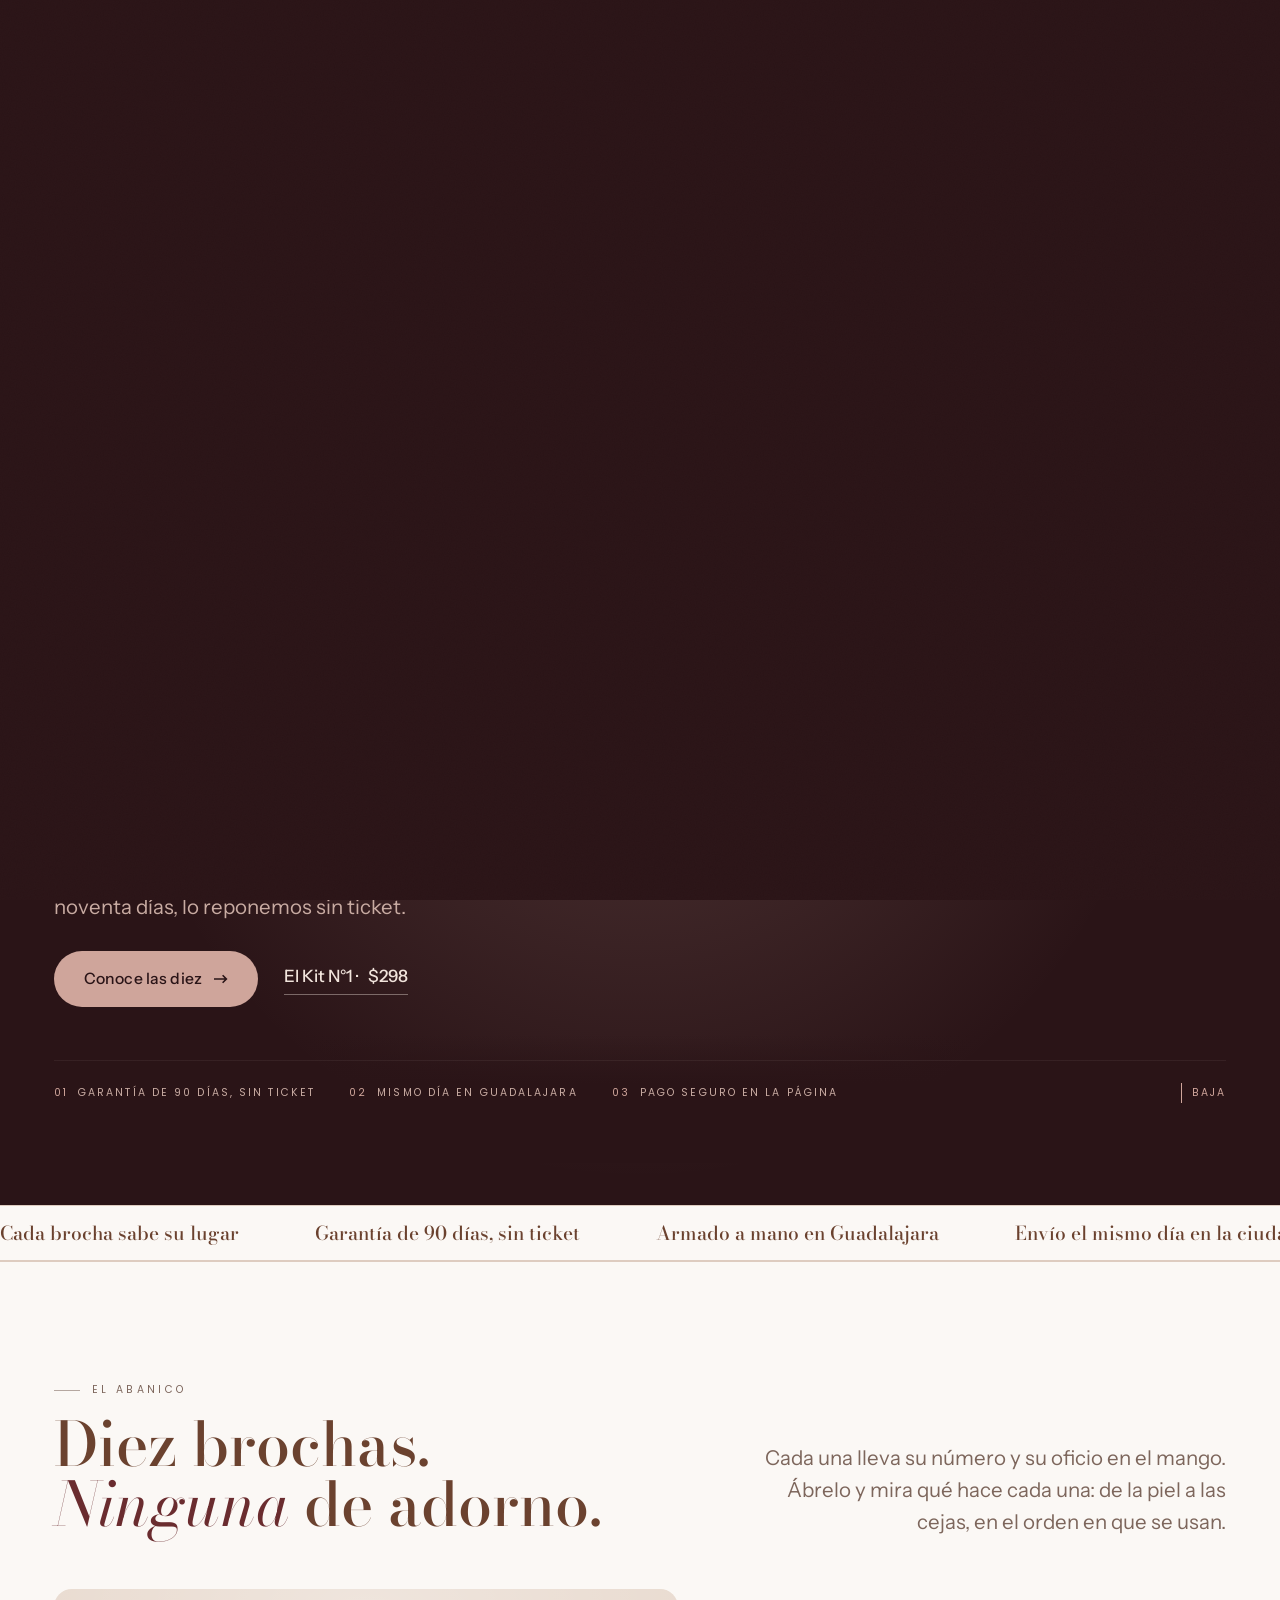
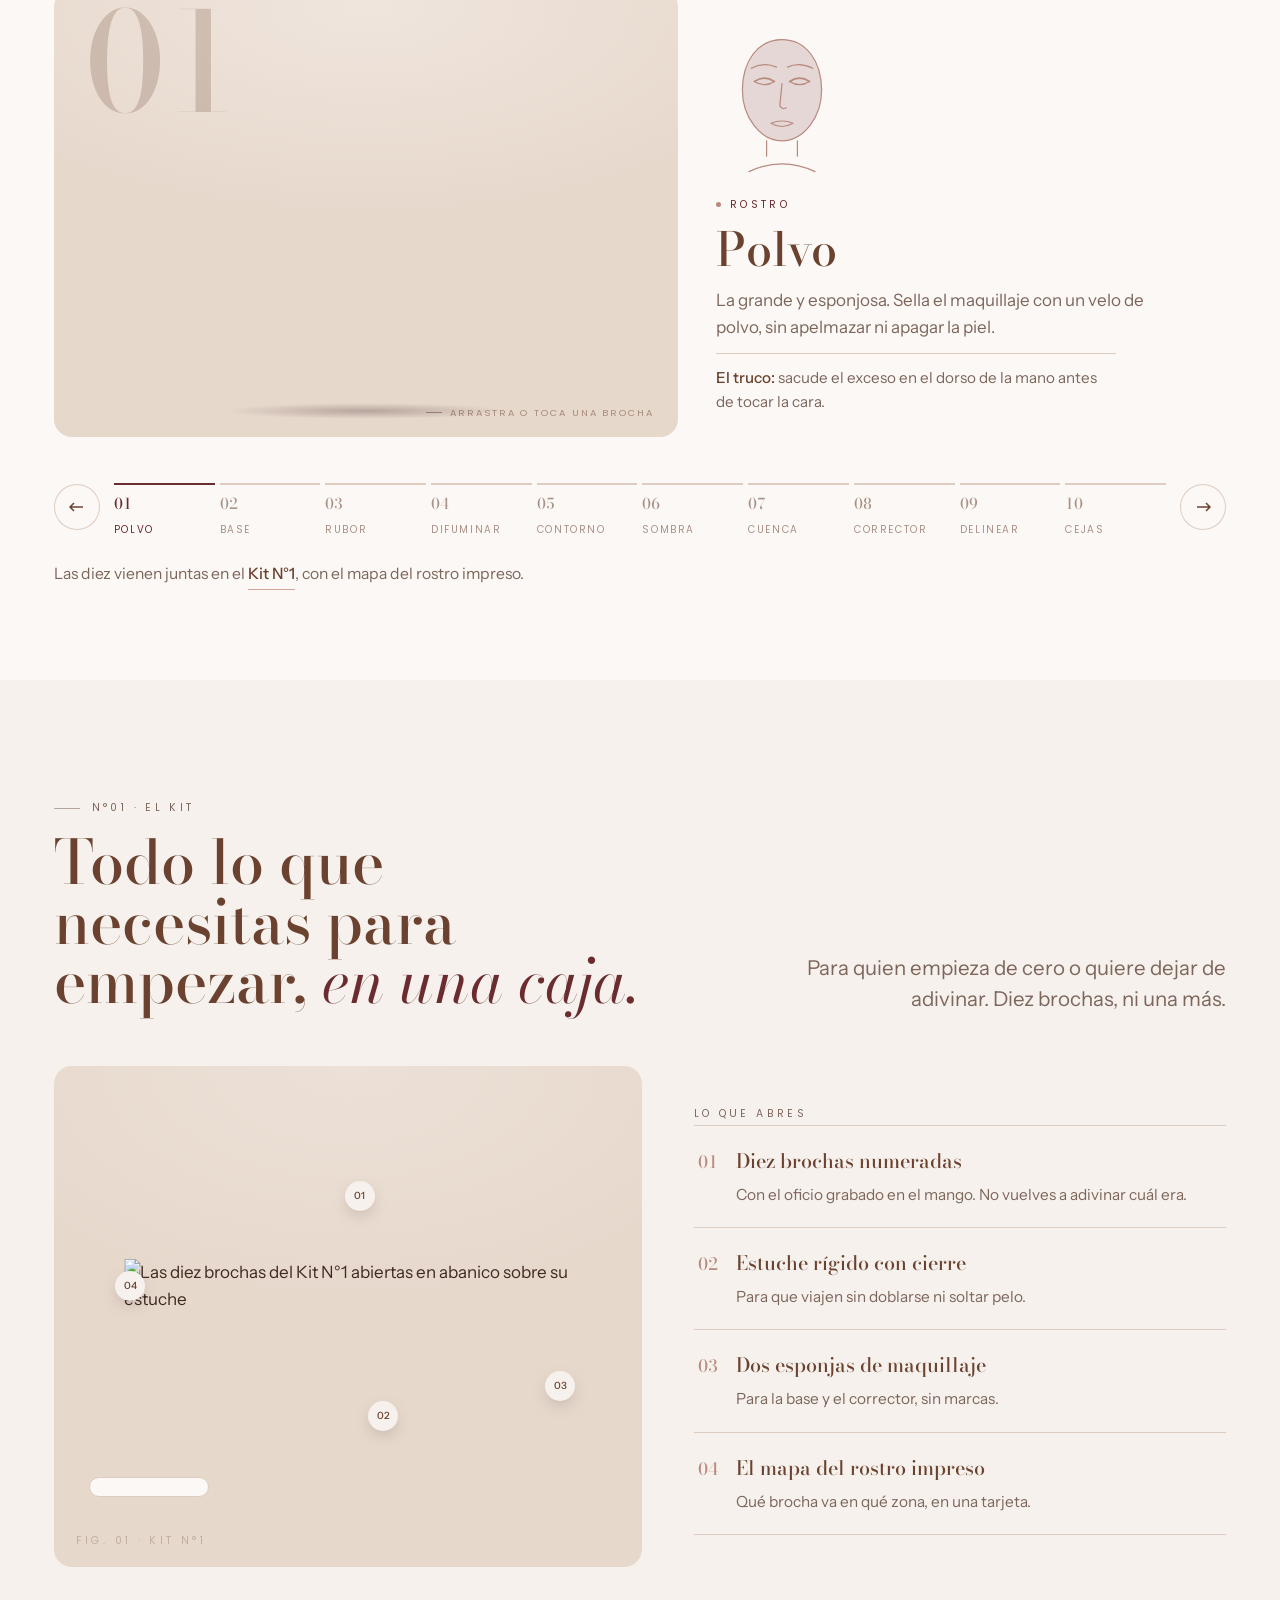
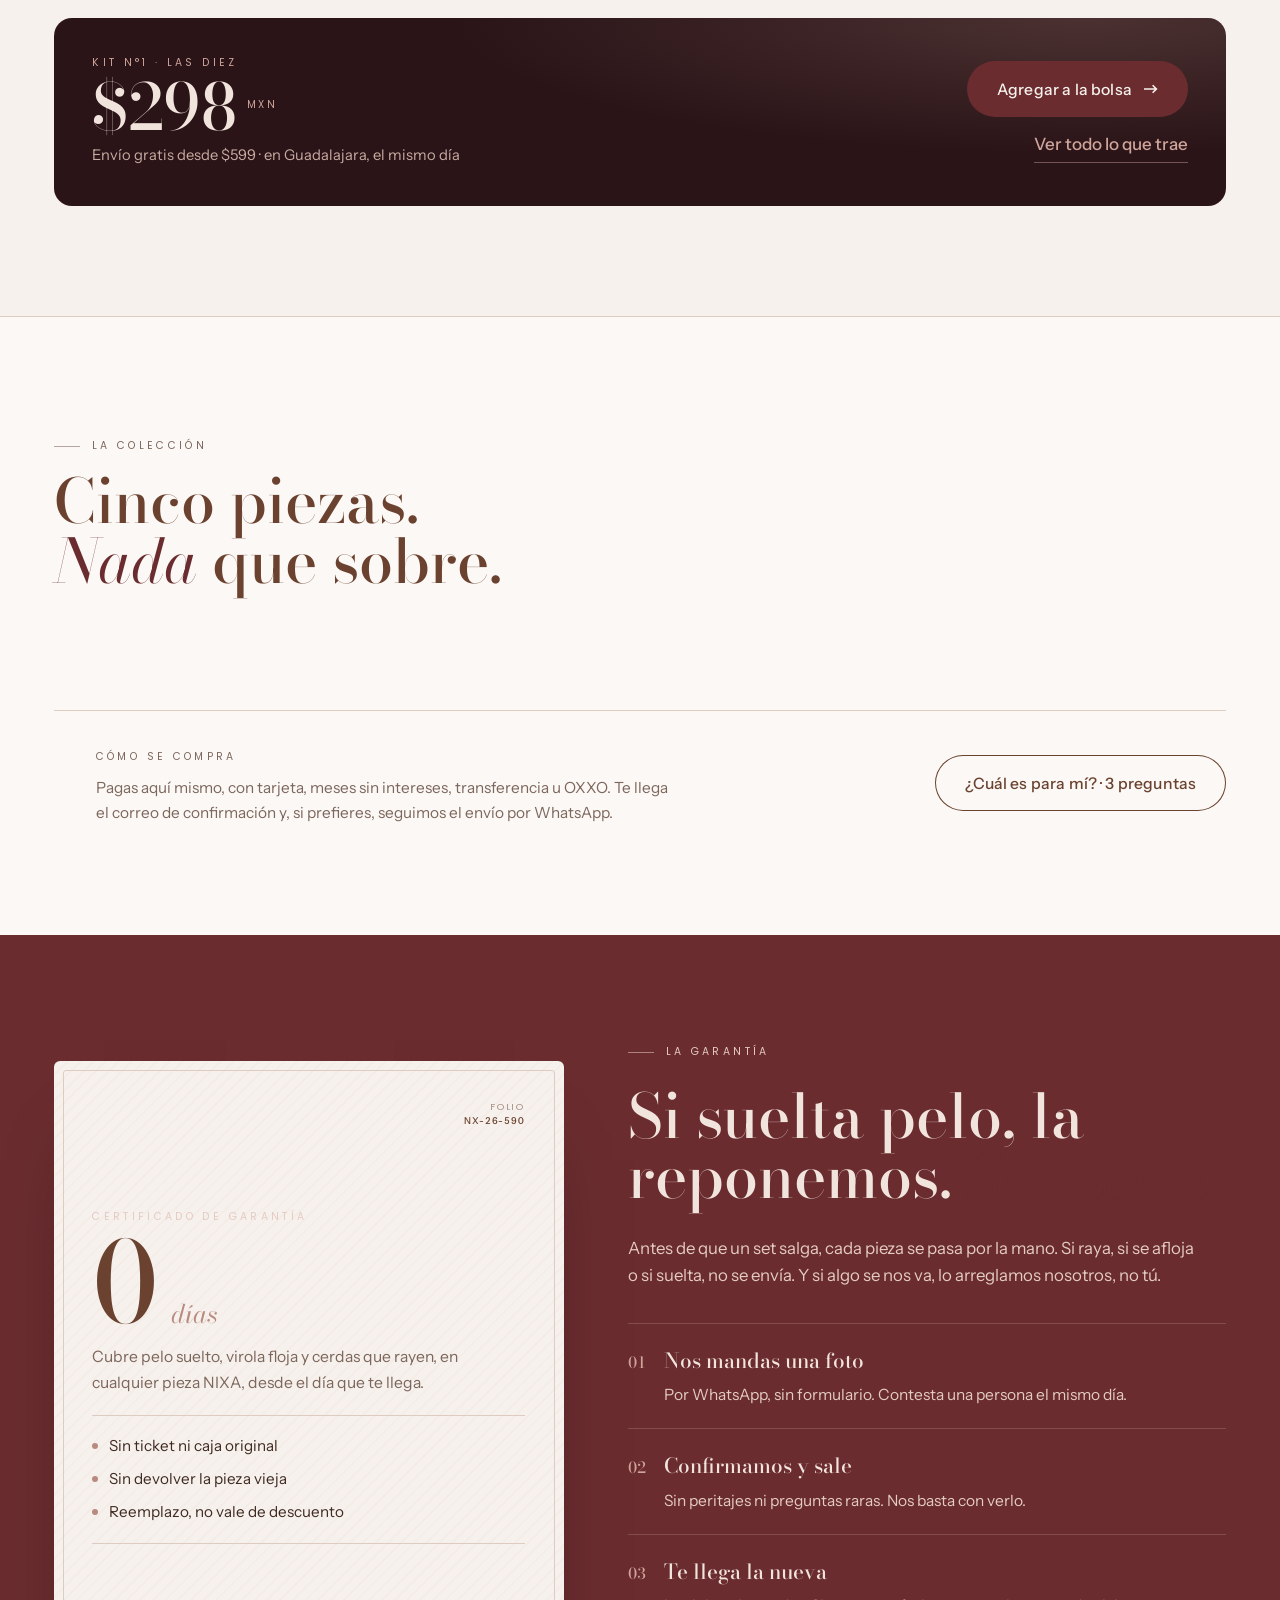
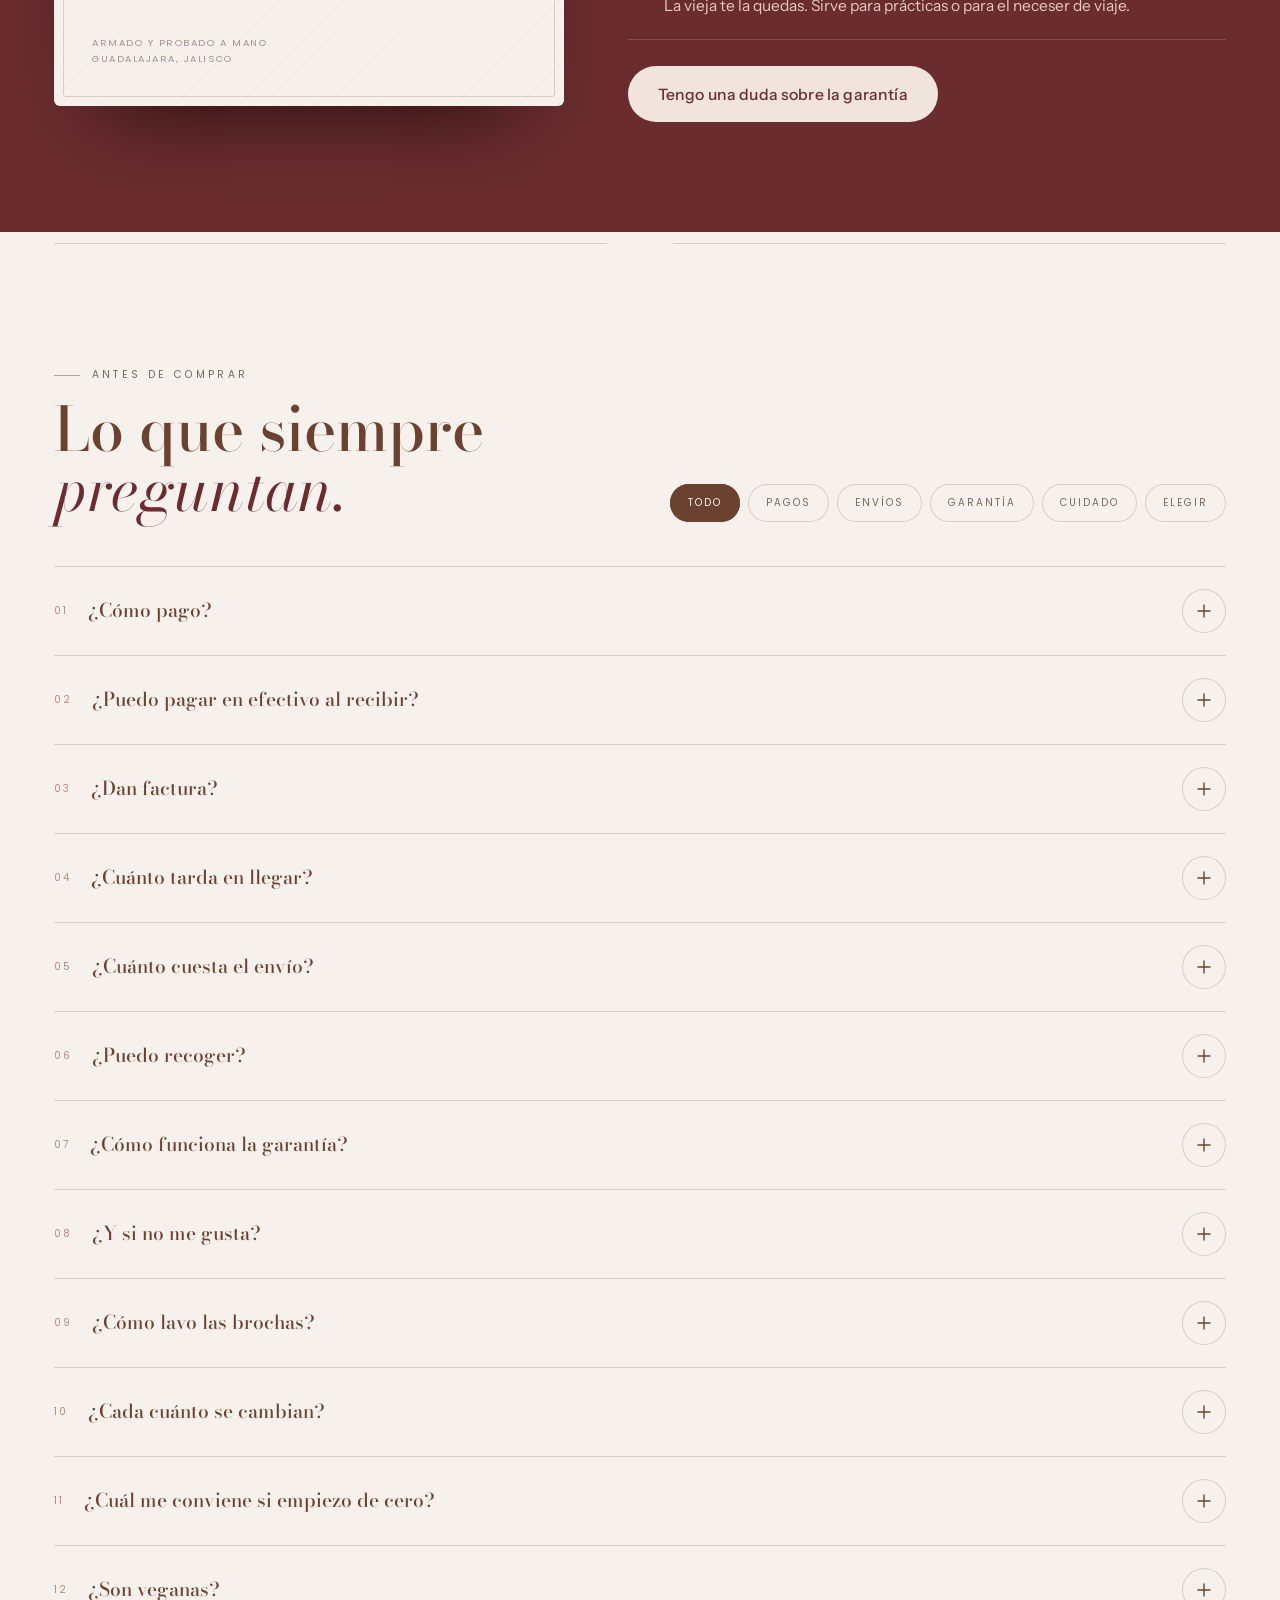
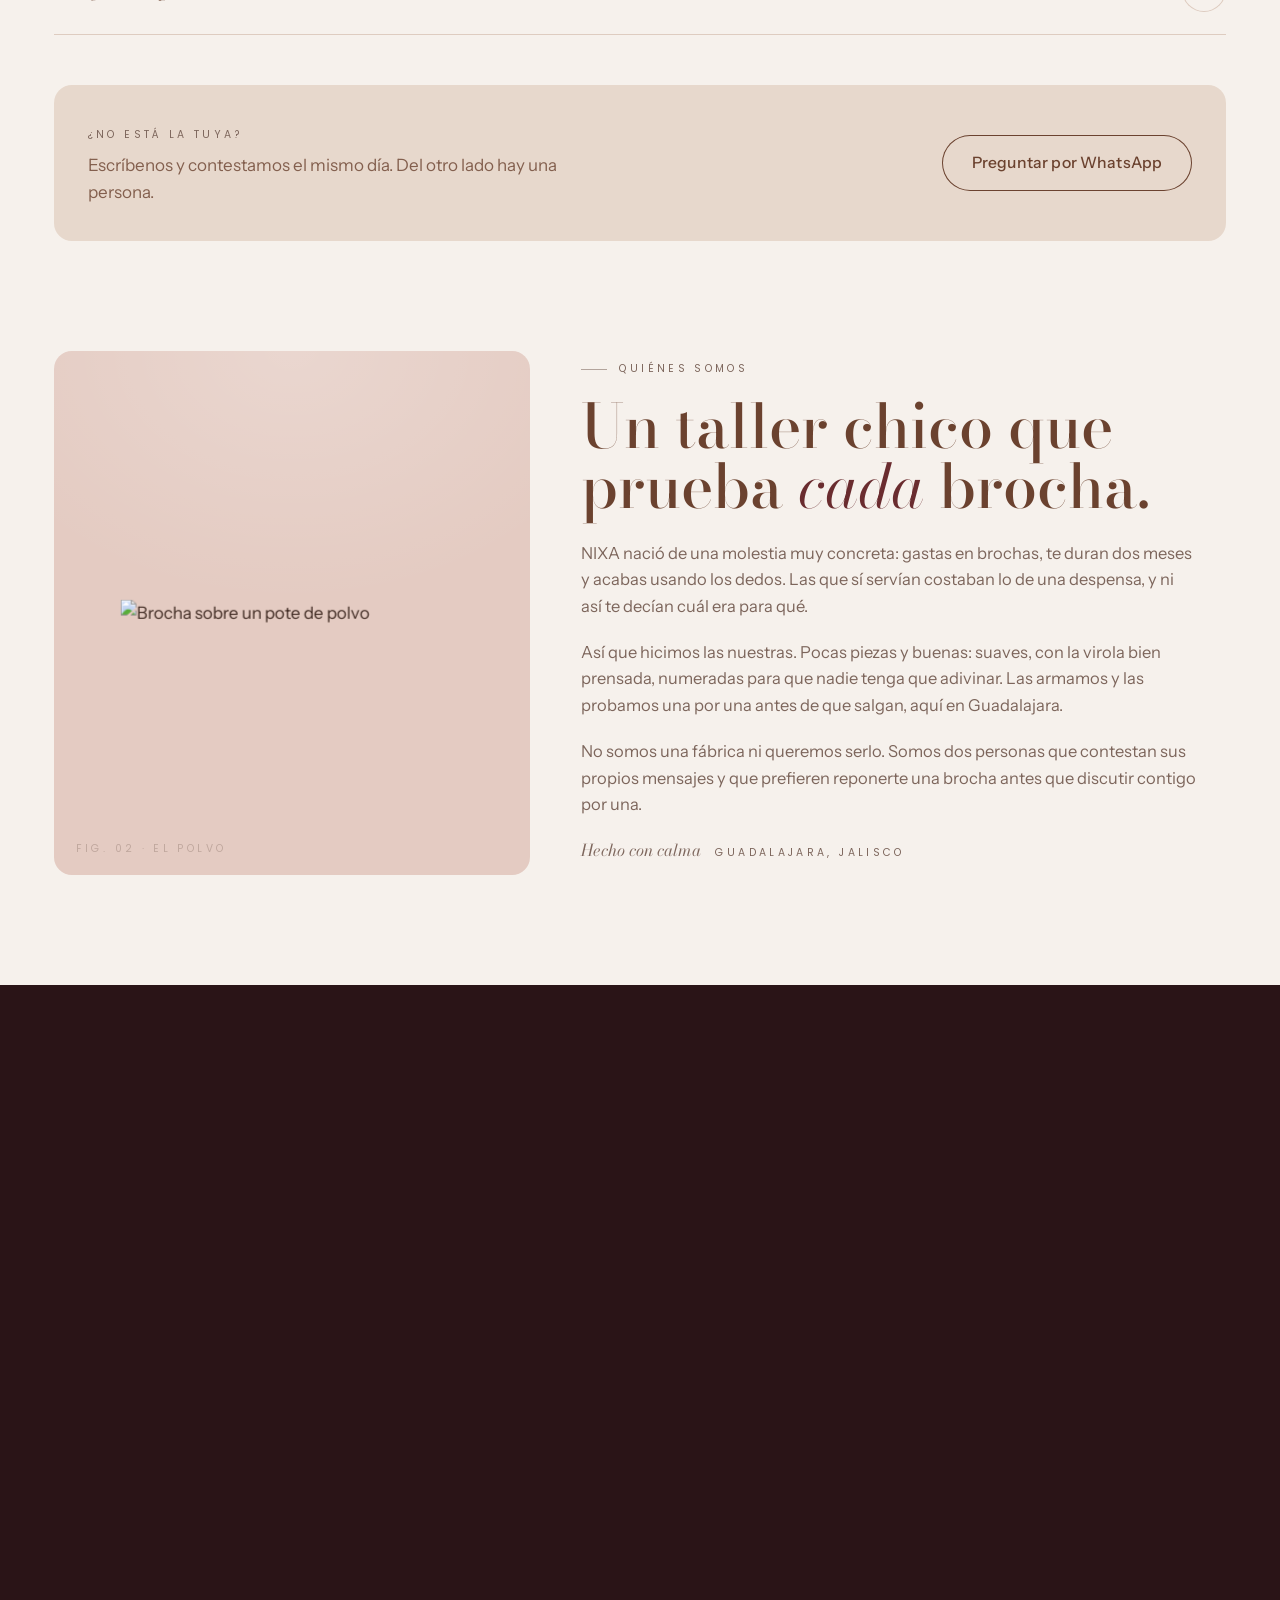
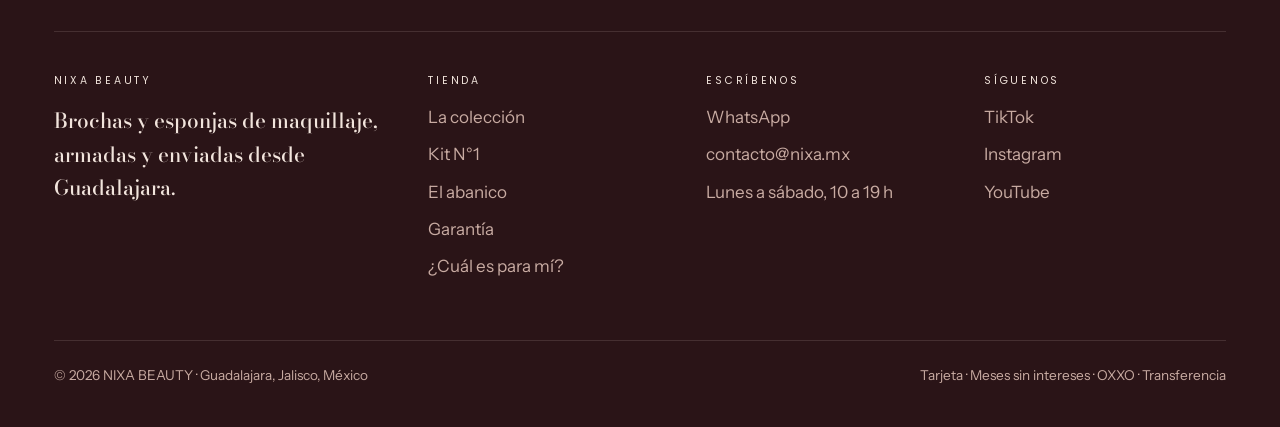
==== commit b7846bcf: "El menu cerrado ya no se pinta encima del pie; el sello se queda quieto y el carrito es pura bolsa -" ====
--- a/index.html
+++ b/index.html
@@ -62,7 +62,6 @@
             <path class="asa" d="M10.4 9.4V7.2a4.6 4.6 0 0 1 9.2 0v2.2"/>
             <path class="cuerpo" d="M2.6 9.4h24.8l1.4 20.2a1.6 1.6 0 0 1-1.6 1.7H2.8a1.6 1.6 0 0 1-1.6-1.7Z"/>
           </svg>
-          <svg class="bolsa-btn__marca" viewBox="0 0 885.8 955.7" aria-hidden="true"><use href="#abanico"/></svg>
         </span>
         <span class="chip" id="nBolsa">0</span>
       </button>
--- a/css/tienda.css
+++ b/css/tienda.css
@@ -11,6 +11,8 @@
       dos animaciones nunca escriban la misma propiedad. Ese era el bug
       de la portada al soltar el ratón.
    4. Nada de secciones fijadas al scroll: el abanico se maneja solo.
+   5. Nada de animar clip-path ni filtros sobre vectores grandes: se
+      mueve una capa con transform y el compositor hace el resto.
    ===================================================================== */
 
 :root{
@@ -218,6 +220,9 @@
 .pin::before{content:"";position:absolute;inset:-6px;border-radius:50%;border:1px solid var(--rosa);opacity:0;transition:opacity .3s,scale .5s var(--ease)}
 .pin.activo,.pin:hover{background:var(--vino);color:var(--marfil);scale:1.1}
 .pin.activo::before{opacity:.8;scale:1.18}
+/* el pin del mapa se para arriba de la tarjeta, nunca encima de su texto */
+.pin[data-pin="4"]{left:13%;top:44%}
+@media(max-width:700px){.pin[data-pin="4"]{left:12%;top:38%}}
 .incluye{display:grid;border-top:1px solid var(--filete)}
 .incluye li{display:grid;grid-template-columns:auto 1fr;gap:18px;padding:20px 4px;border-bottom:1px solid var(--filete);
   transition:background .35s,padding-left .35s var(--ease);align-items:baseline}
@@ -553,7 +558,7 @@
 @keyframes cinta{to{transform:translateX(-50%)}}
 
 /* ---------- garantía (vino) ---------- */
-.noche{background:var(--vino);color:var(--marfil-noche);padding-block:var(--seccion);position:relative;overflow:clip}
+.noche{background:var(--vino);color:var(--marfil-noche);padding-block:var(--seccion);position:relative;overflow:clip;contain:paint}
 .noche h2{color:var(--marfil-noche)}
 .noche .ced{color:var(--rosa-2)}
 .noche__txt{display:flex;flex-direction:column;gap:26px}
@@ -570,8 +575,11 @@
 .sep.visto svg{opacity:1;transform:none}
 
 /* ---------- pie ---------- */
-.pie{background:var(--noche);color:var(--gris-noche);padding:var(--seccion) 0 40px;position:relative;overflow:clip}
-.pie__marca{color:var(--marfil-noche);margin-bottom:clamp(40px,6vw,90px)}
+.pie{background:var(--noche);color:var(--gris-noche);padding:var(--seccion) 0 40px;position:relative;overflow:clip;contain:paint}
+.pie__marca{color:var(--marfil-noche);margin-bottom:clamp(40px,6vw,90px);position:relative;overflow:hidden}
+.pie__marca::after{content:"";position:absolute;inset:0;background:var(--noche);transform:translateX(0);
+  transition:transform 1.25s var(--ease);will-change:transform;pointer-events:none}
+.pie__marca.visto::after{transform:translateX(101%)}
 .pie__marca svg{width:min(100%,760px);height:auto;margin-inline:auto}
 .pie__grid{display:grid;gap:36px;border-top:1px solid var(--filete-noche);padding-top:44px}
 .pie h4{font:400 10.5px/1 var(--label);letter-spacing:.26em;text-transform:uppercase;color:var(--marfil-noche);margin-bottom:18px}
@@ -703,9 +711,7 @@
 .razon{margin-top:16px;color:var(--gris)}
 
 /* ---------- movimiento ---------- */
-.rev-marca svg{clip-path:inset(0 100% 0 0);transition:clip-path 1.6s var(--ease)}
-.rev-marca.visto svg{clip-path:inset(0 0 0 0)}
-.sin-anim .rev-marca svg{clip-path:none;transition:none}
+.sin-anim .pie__marca::after{display:none}
 /* títulos por líneas */
 .linea-mask{display:block;overflow:hidden;padding-bottom:.12em;margin-bottom:-.12em}
 h2.rev.lineas{opacity:1;transform:none}
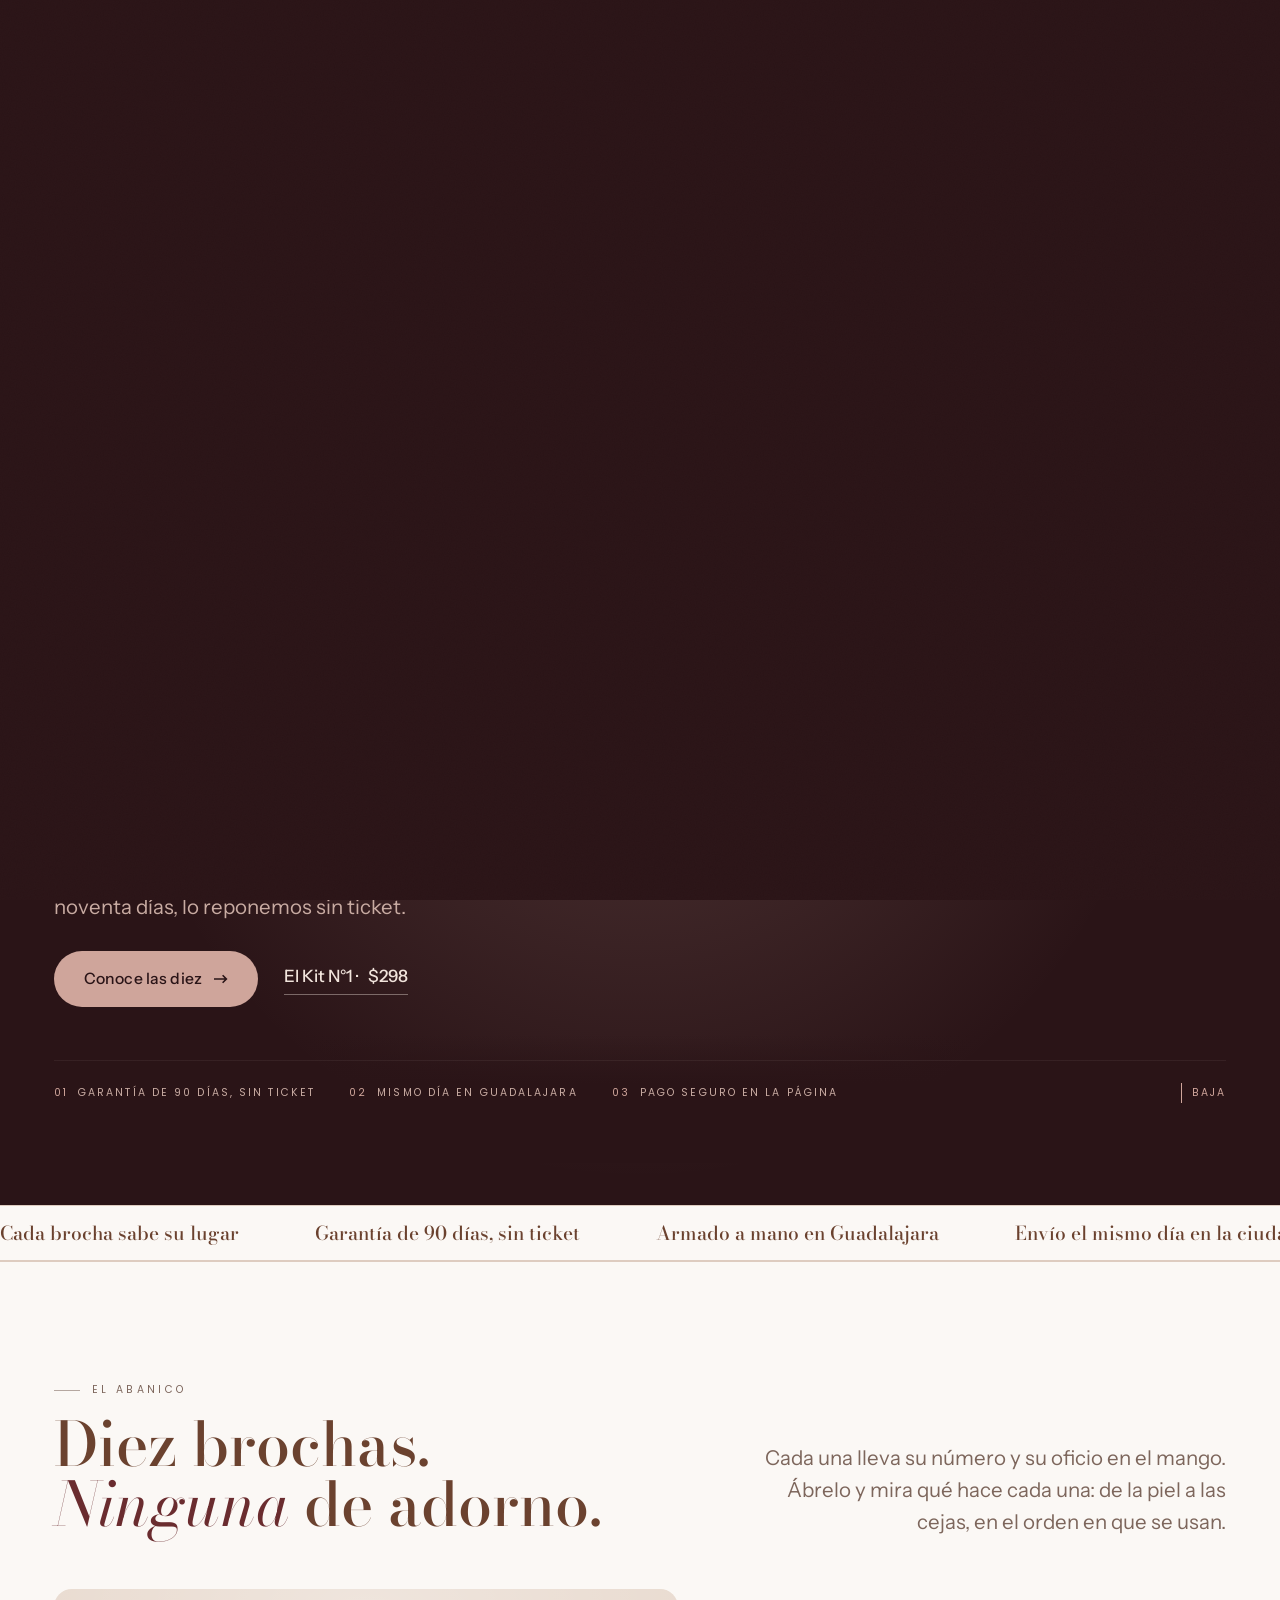
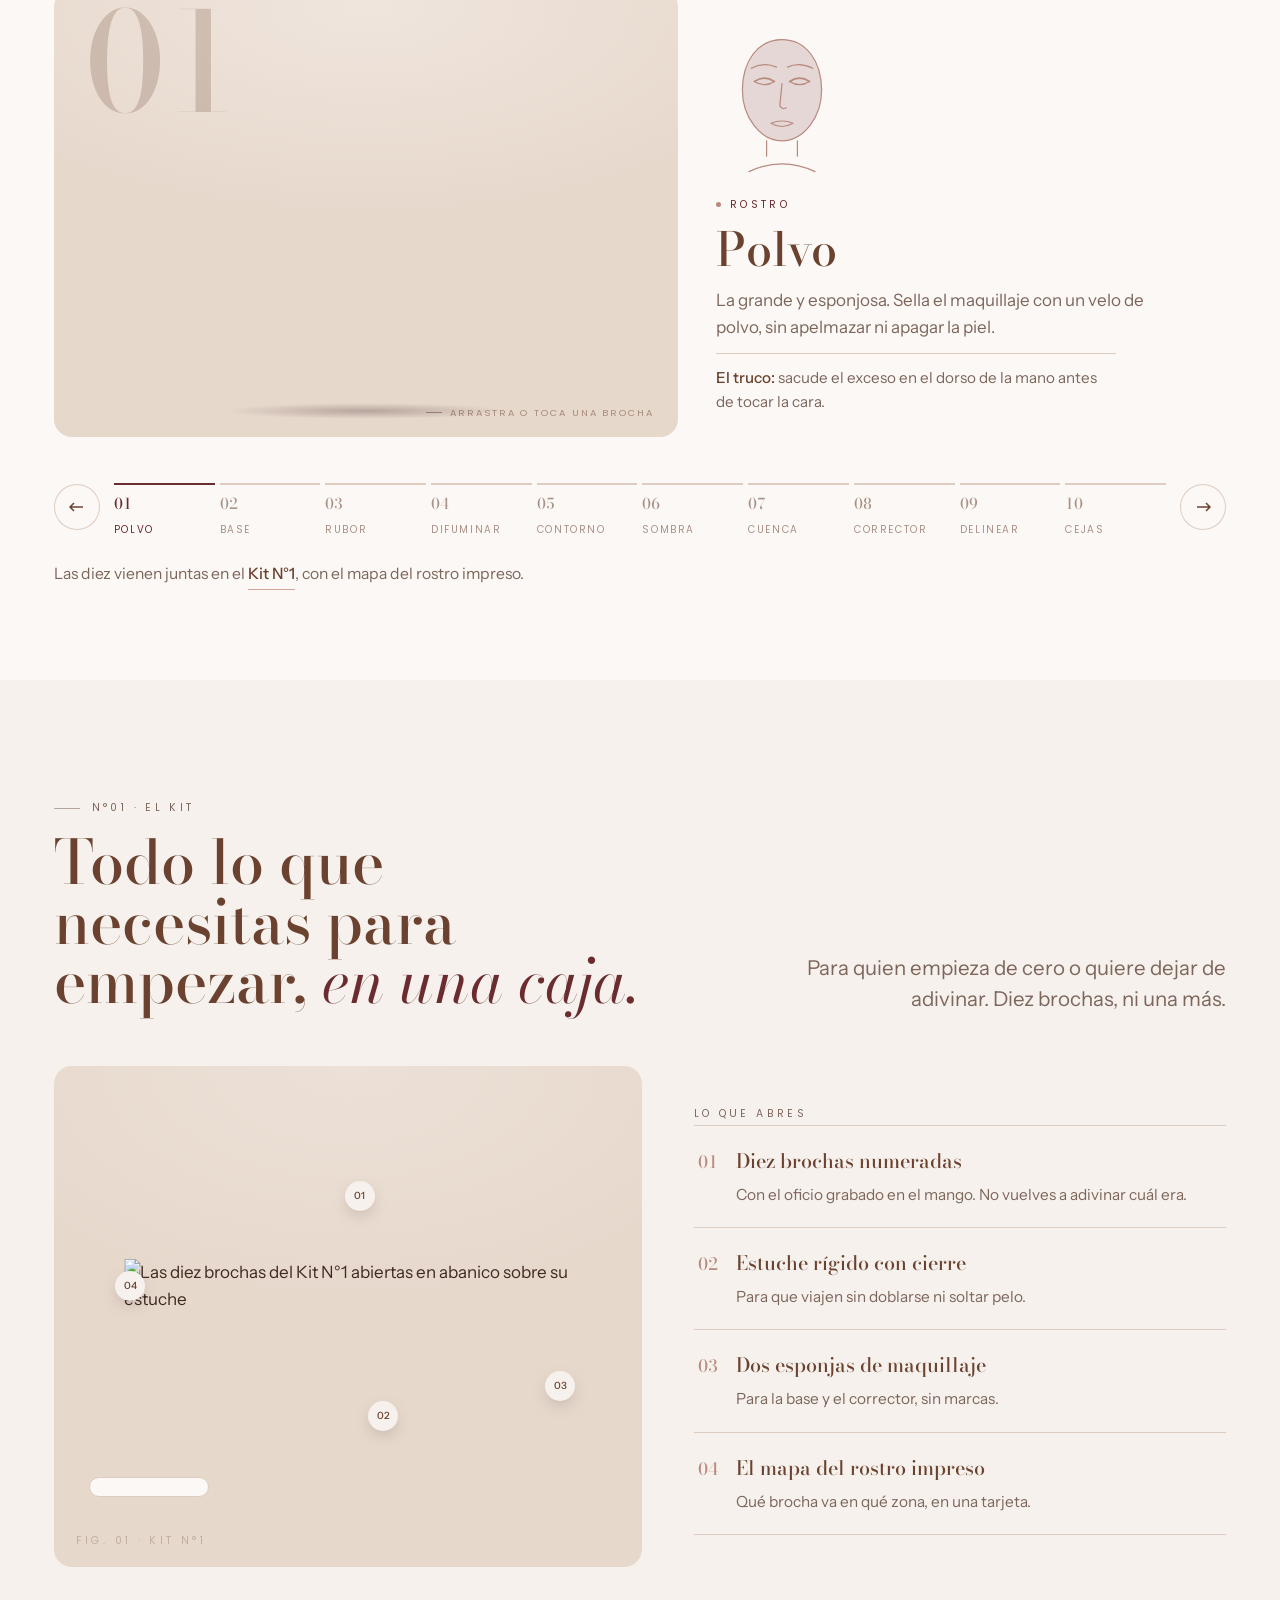
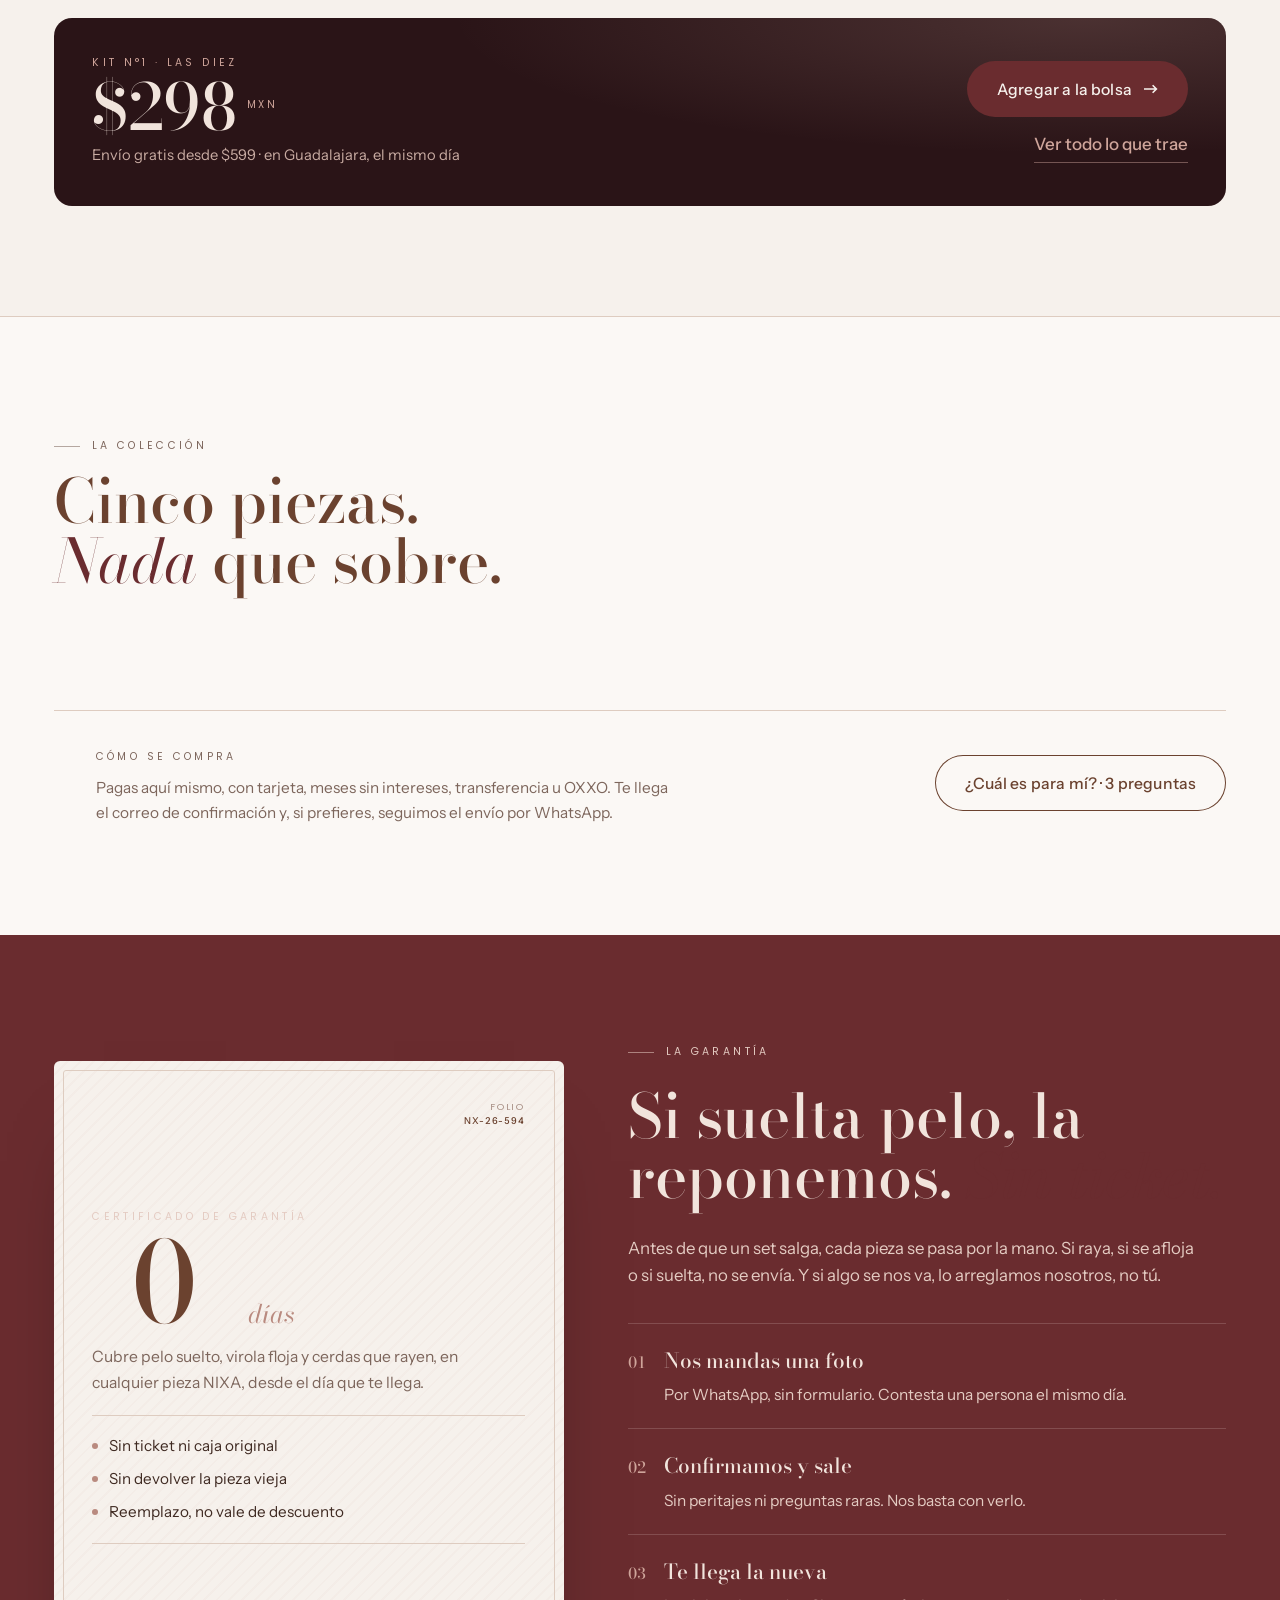
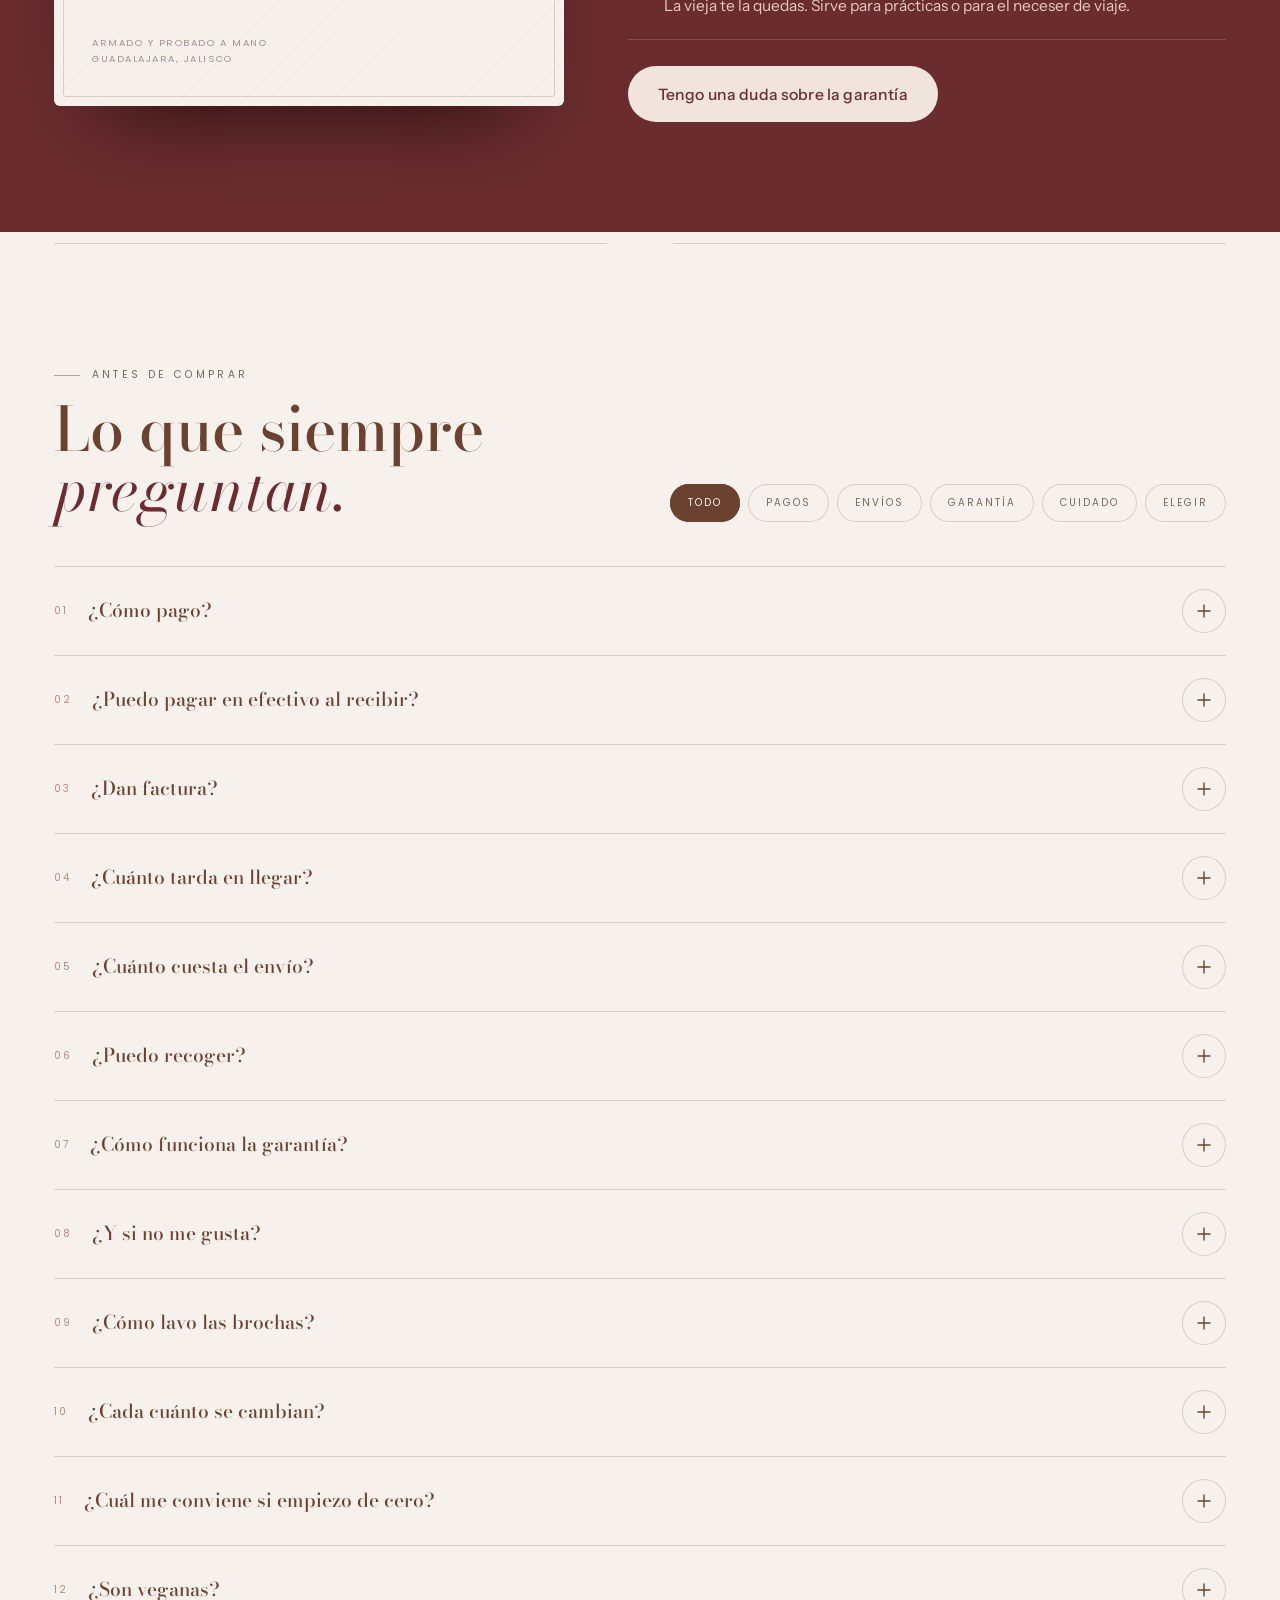
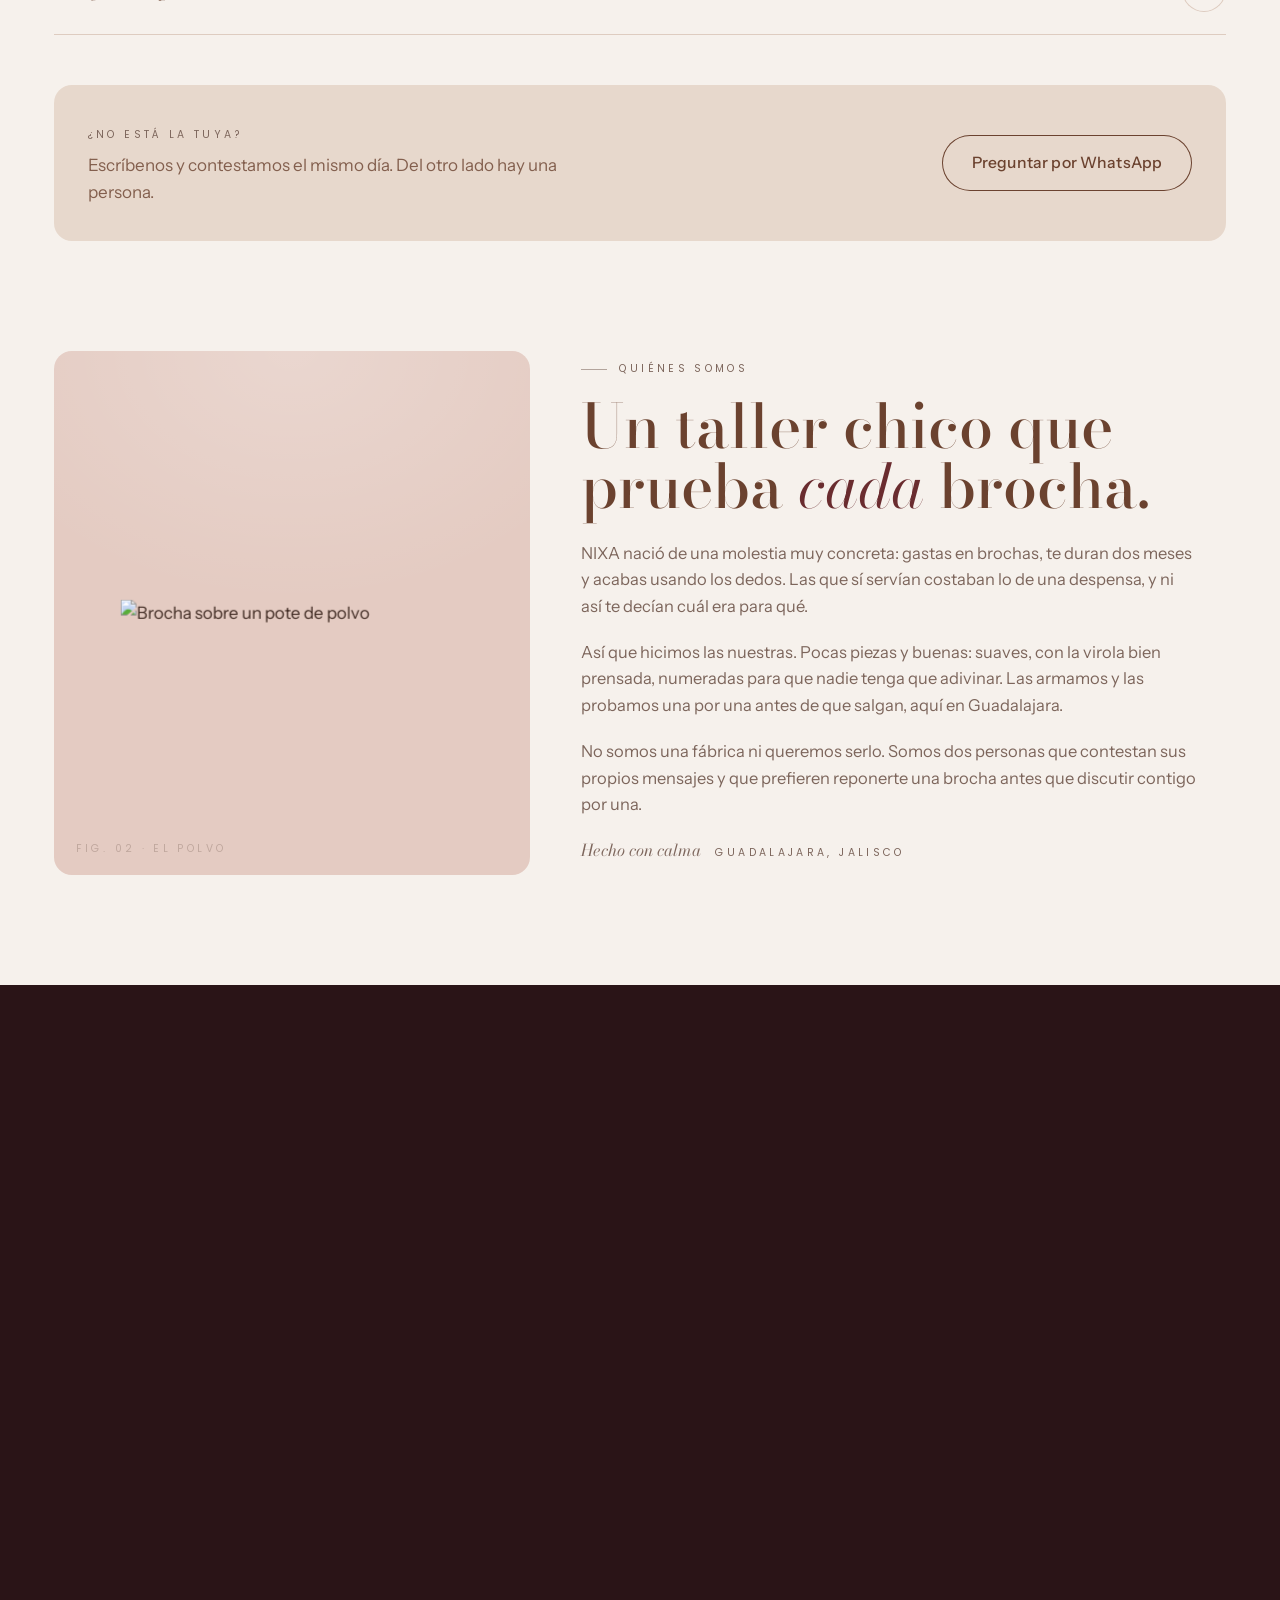
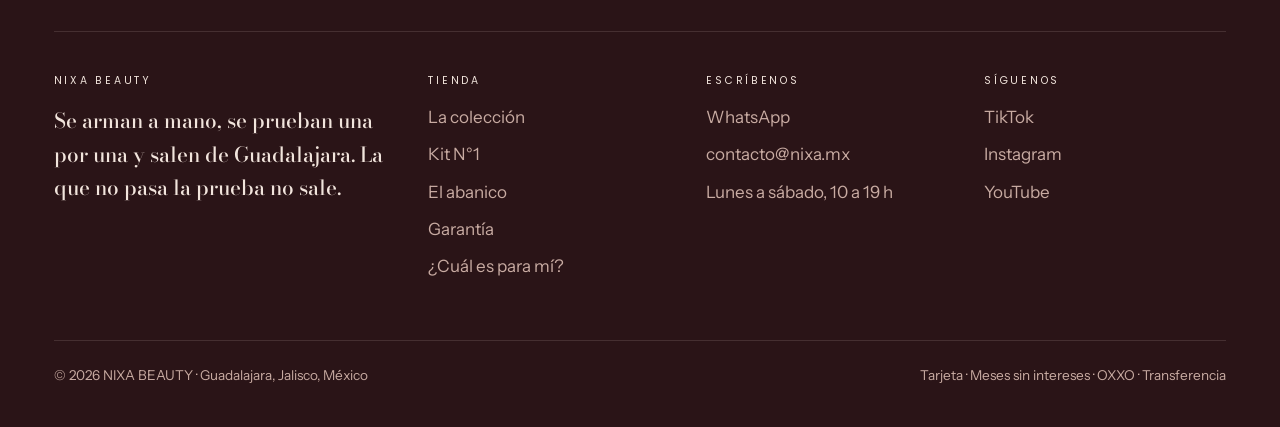
==== commit 445de9fe: "La cabecera dejaba de ser cabecera dentro de las zonas oscuras La clase que el JS le ponia al header" ====
--- a/index.html
+++ b/index.html
@@ -62,6 +62,7 @@
             <path class="asa" d="M10.4 9.4V7.2a4.6 4.6 0 0 1 9.2 0v2.2"/>
             <path class="cuerpo" d="M2.6 9.4h24.8l1.4 20.2a1.6 1.6 0 0 1-1.6 1.7H2.8a1.6 1.6 0 0 1-1.6-1.7Z"/>
           </svg>
+          <svg class="bolsa-btn__marca" viewBox="0 0 885.8 955.7" aria-hidden="true"><use href="#abanico"/></svg>
         </span>
         <span class="chip" id="nBolsa">0</span>
       </button>
@@ -338,7 +339,7 @@
     <div class="pie__grid">
       <div class="pie__col pie__col--ancha">
         <h4>NIXA BEAUTY</h4>
-        <p class="grande">Brochas y esponjas de maquillaje, armadas y enviadas desde Guadalajara.</p>
+        <p class="grande">Se arman a mano, se prueban una por una y salen de Guadalajara. La que no pasa la prueba no sale.</p>
       </div>
       <div class="pie__col">
         <h4>Tienda</h4>
--- a/css/tienda.css
+++ b/css/tienda.css
@@ -11,8 +11,6 @@
       dos animaciones nunca escriban la misma propiedad. Ese era el bug
       de la portada al soltar el ratón.
    4. Nada de secciones fijadas al scroll: el abanico se maneja solo.
-   5. Nada de animar clip-path ni filtros sobre vectores grandes: se
-      mueve una capa con transform y el compositor hace el resto.
    ===================================================================== */
 
 :root{
@@ -106,9 +104,8 @@
 .obj--brocha{width:23%;left:26%;top:14%}
 .obj--esponja{width:15%;left:60%;top:44%}
 .obj--rizador{width:26%;left:74%;top:6%}
-.sello-giro{position:absolute;right:2%;bottom:2%;width:clamp(76px,9vw,124px);color:var(--rosa);animation:gira 34s linear infinite}
+.sello-giro{position:absolute;right:2%;bottom:2%;width:clamp(76px,9vw,124px);color:var(--rosa)}
 .sello-giro svg{width:100%;height:auto}
-@keyframes gira{to{transform:rotate(360deg)}}
 @media(min-width:1000px){
   .portada__w{grid-template-columns:1fr 1.05fr;gap:clamp(30px,4vw,70px)}
   .escena{height:clamp(420px,40vw,580px)}
@@ -311,7 +308,9 @@
 .cert__folio b{display:block;color:var(--cafe);font-weight:500;letter-spacing:.1em}
 .cert .ced{color:var(--vino)}
 .cert__n{display:flex;align-items:baseline;gap:14px;line-height:.82;margin:8px 0 16px}
-.cert__n .num{font-family:var(--serif);font-weight:500;font-size:clamp(4.2rem,10vw,7rem);color:var(--cafe);font-variation-settings:"opsz" 96;letter-spacing:-.02em}
+.cert__n .num{font-family:var(--serif);font-weight:500;font-size:clamp(4.2rem,10vw,7rem);color:var(--cafe);font-variation-settings:"opsz" 96;letter-spacing:-.02em;
+  /* ancho reservado: si no, al pasar de 9 a 10 la palabra "dias" da un brinco */
+  display:inline-block;min-width:2ch;text-align:center;font-variant-numeric:tabular-nums}
 .cert__n span:last-child{font-family:var(--serif);font-style:italic;font-size:clamp(1.2rem,2vw,1.7rem);color:var(--rosa-3)}
 .cert__txt{color:var(--gris);font-size:.98rem;max-width:42ch}
 .cert__lista{display:grid;gap:9px;margin:20px 0;padding:18px 0;border-top:1px solid var(--filete);border-bottom:1px solid var(--filete)}
@@ -416,7 +415,6 @@
 .bolsa-btn__ico>svg:first-child{width:100%;height:100%;fill:none;stroke:currentColor}
 .bolsa-btn__ico .cuerpo{stroke-width:1.6;stroke-linejoin:round}
 .bolsa-btn__ico .asa{stroke-width:1.6;stroke-linecap:round}
-.bolsa-btn__marca{position:absolute;left:50%;top:58%;width:11px;height:auto;transform:translate(-50%,-50%);opacity:.92}
 
 
 /* ============ base heredada de la v6, ya probada ============ */
@@ -539,9 +537,13 @@
   .bolsa-btn .chip{min-width:38px;height:38px}
 }
 /* menú móvil */
-.menu{position:fixed;inset:0;z-index:70;background:var(--marfil);transform:translateY(-100%);transition:transform .6s var(--ease);
+/* El menu cerrado NO puede pintar nada. Antes su contenido se desbordaba por
+   abajo y aterrizaba encima del logo del pie: eso era lo que se veia "bugeado". */
+.menu{position:fixed;inset:0;z-index:70;background:var(--marfil);transform:translateY(-100%);
+  transition:transform .6s var(--ease),visibility 0s linear .6s;visibility:hidden;
+  overflow-y:auto;overscroll-behavior:contain;-webkit-overflow-scrolling:touch;
   display:flex;flex-direction:column;padding:calc(var(--pad) + 30px) var(--pad) var(--pad)}
-.menu.abierto{transform:none}
+.menu.abierto{transform:none;visibility:visible;transition:transform .6s var(--ease),visibility 0s}
 .menu a{font-family:var(--serif);font-weight:500;font-size:clamp(2.4rem,9vw,4rem);line-height:1.08;color:var(--cafe);text-decoration:none;
   padding:10px 0;border-bottom:1px solid var(--filete);display:flex;justify-content:space-between;align-items:baseline}
 .menu a small{font:400 10.5px/1 var(--label);letter-spacing:.26em;color:var(--tenue)}
@@ -646,9 +648,9 @@
 /* ---------- bolsa ---------- */
 .telon{position:fixed;inset:0;z-index:85;background:rgba(42,20,23,.42);opacity:0;pointer-events:none;transition:opacity .5s}
 .telon.abierto{opacity:1;pointer-events:auto}
-.bolsa{position:fixed;top:0;right:0;bottom:0;z-index:90;width:min(100%,480px);background:var(--marfil);transform:translateX(100%);
+.bolsa{position:fixed;top:0;right:0;bottom:0;z-index:90;width:min(100%,480px);background:var(--marfil);transform:translateX(100%);visibility:hidden;
   transition:transform .65s var(--ease);display:flex;flex-direction:column;border-left:1px solid var(--filete)}
-.bolsa.abierta{transform:none}
+.bolsa.abierta{transform:none;visibility:visible}
 .bolsa__cab{display:flex;justify-content:space-between;align-items:flex-end;padding:28px 28px 20px;border-bottom:1px solid var(--filete)}
 .bolsa__cab h3{font-size:2rem;margin-top:6px}
 .bolsa__cuerpo{overflow-y:auto;padding:22px 28px 40px;flex:1}
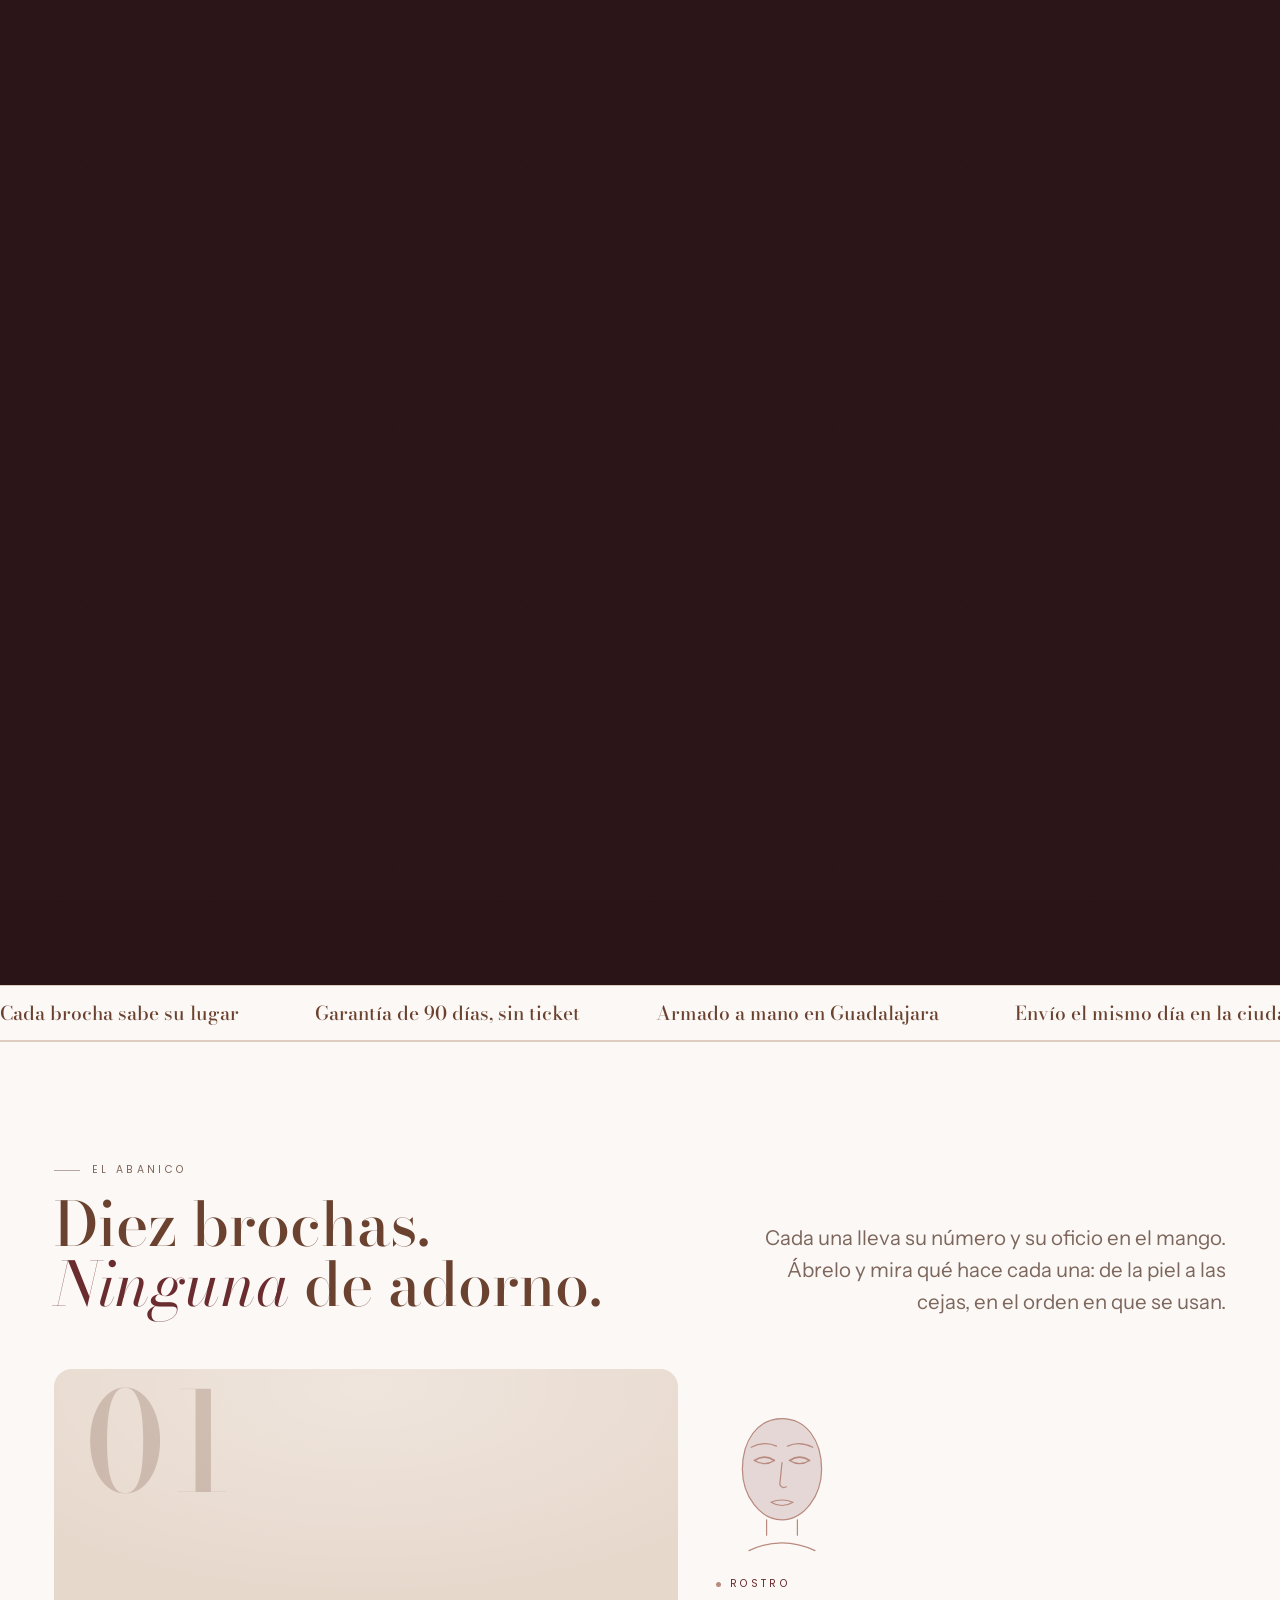
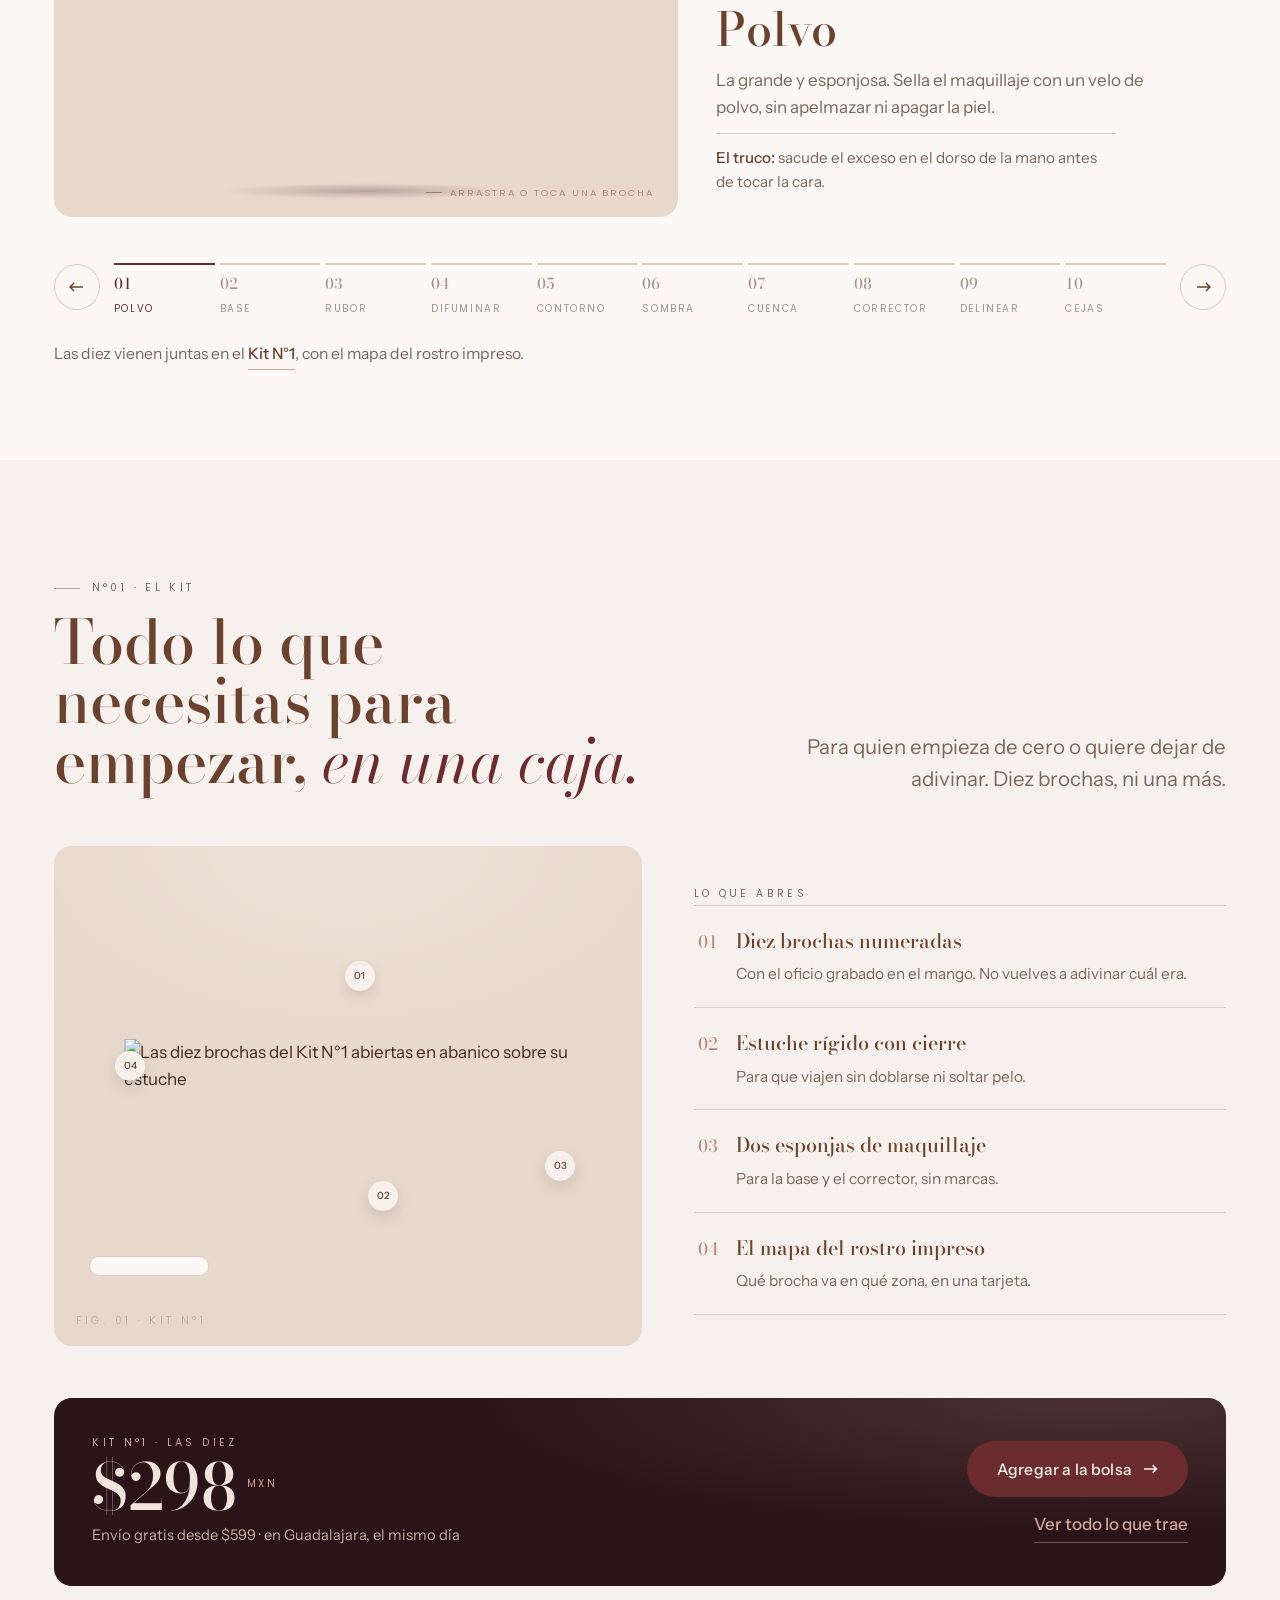
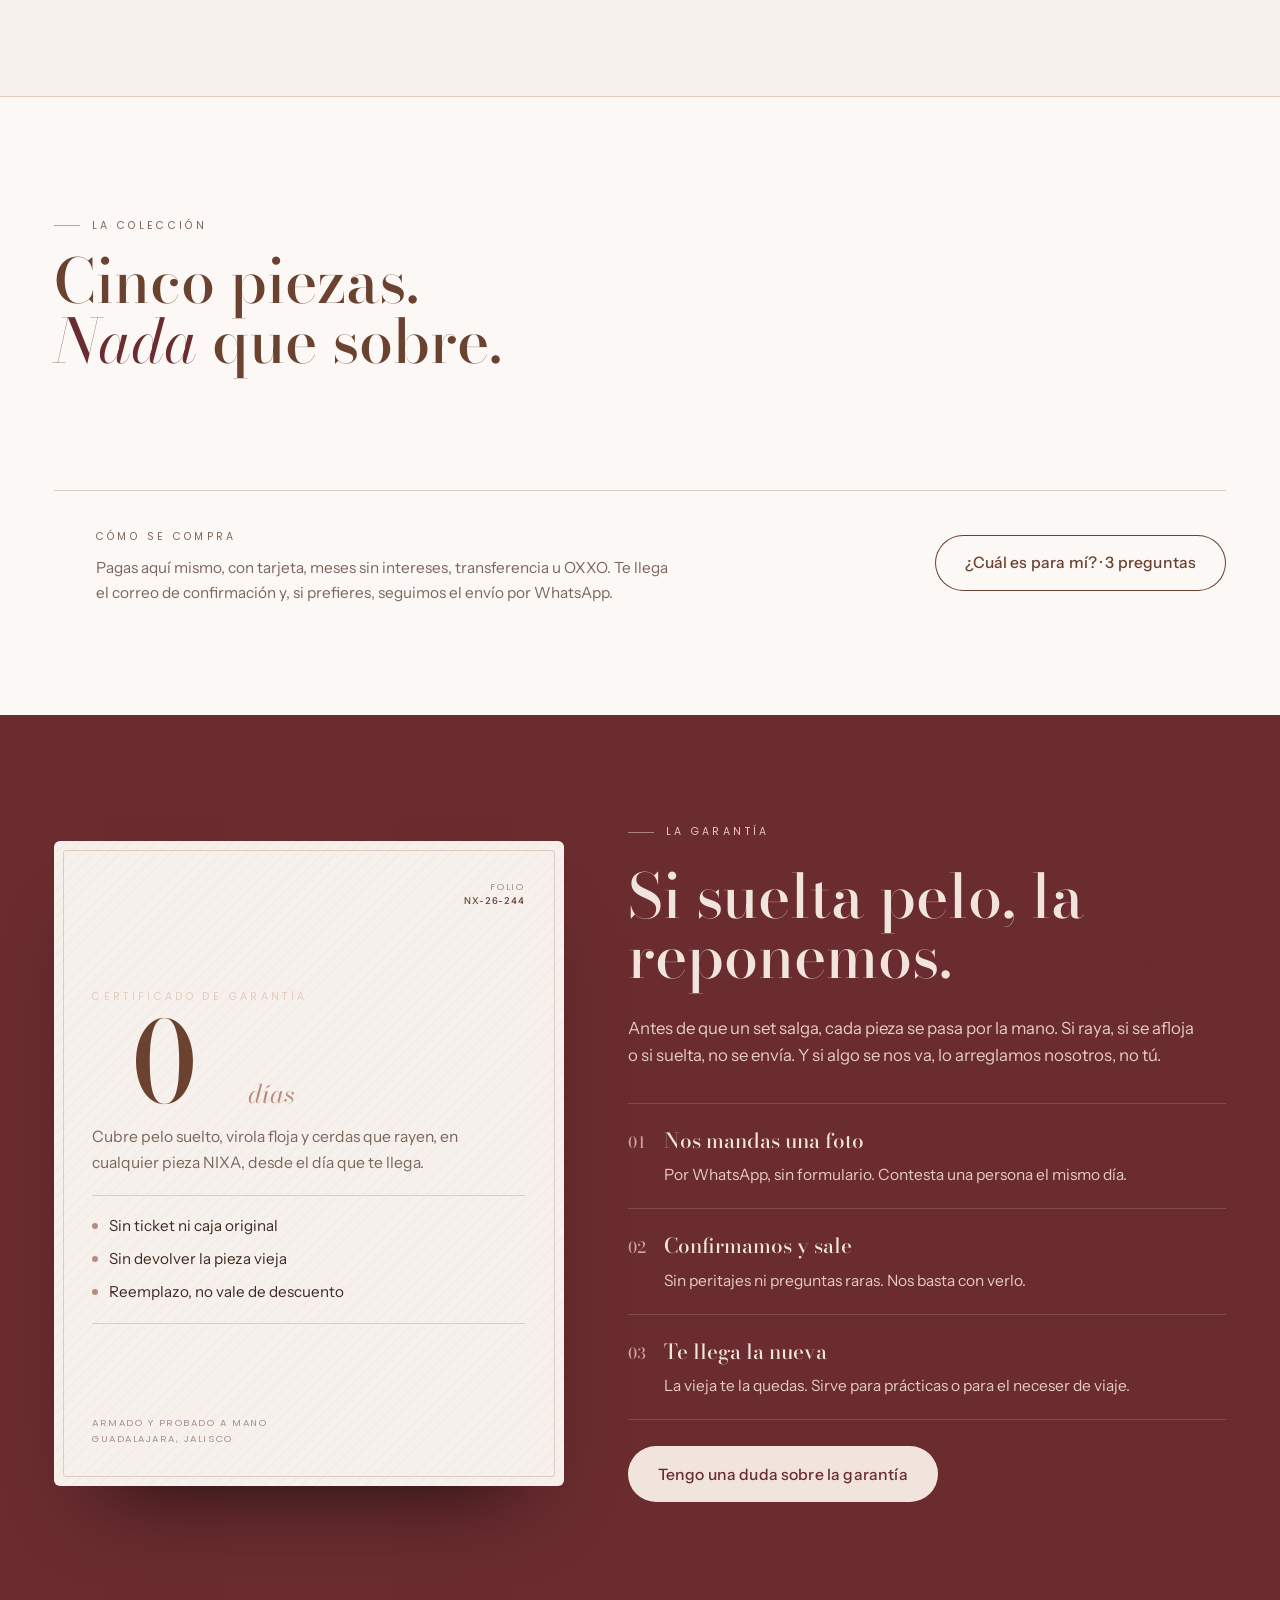
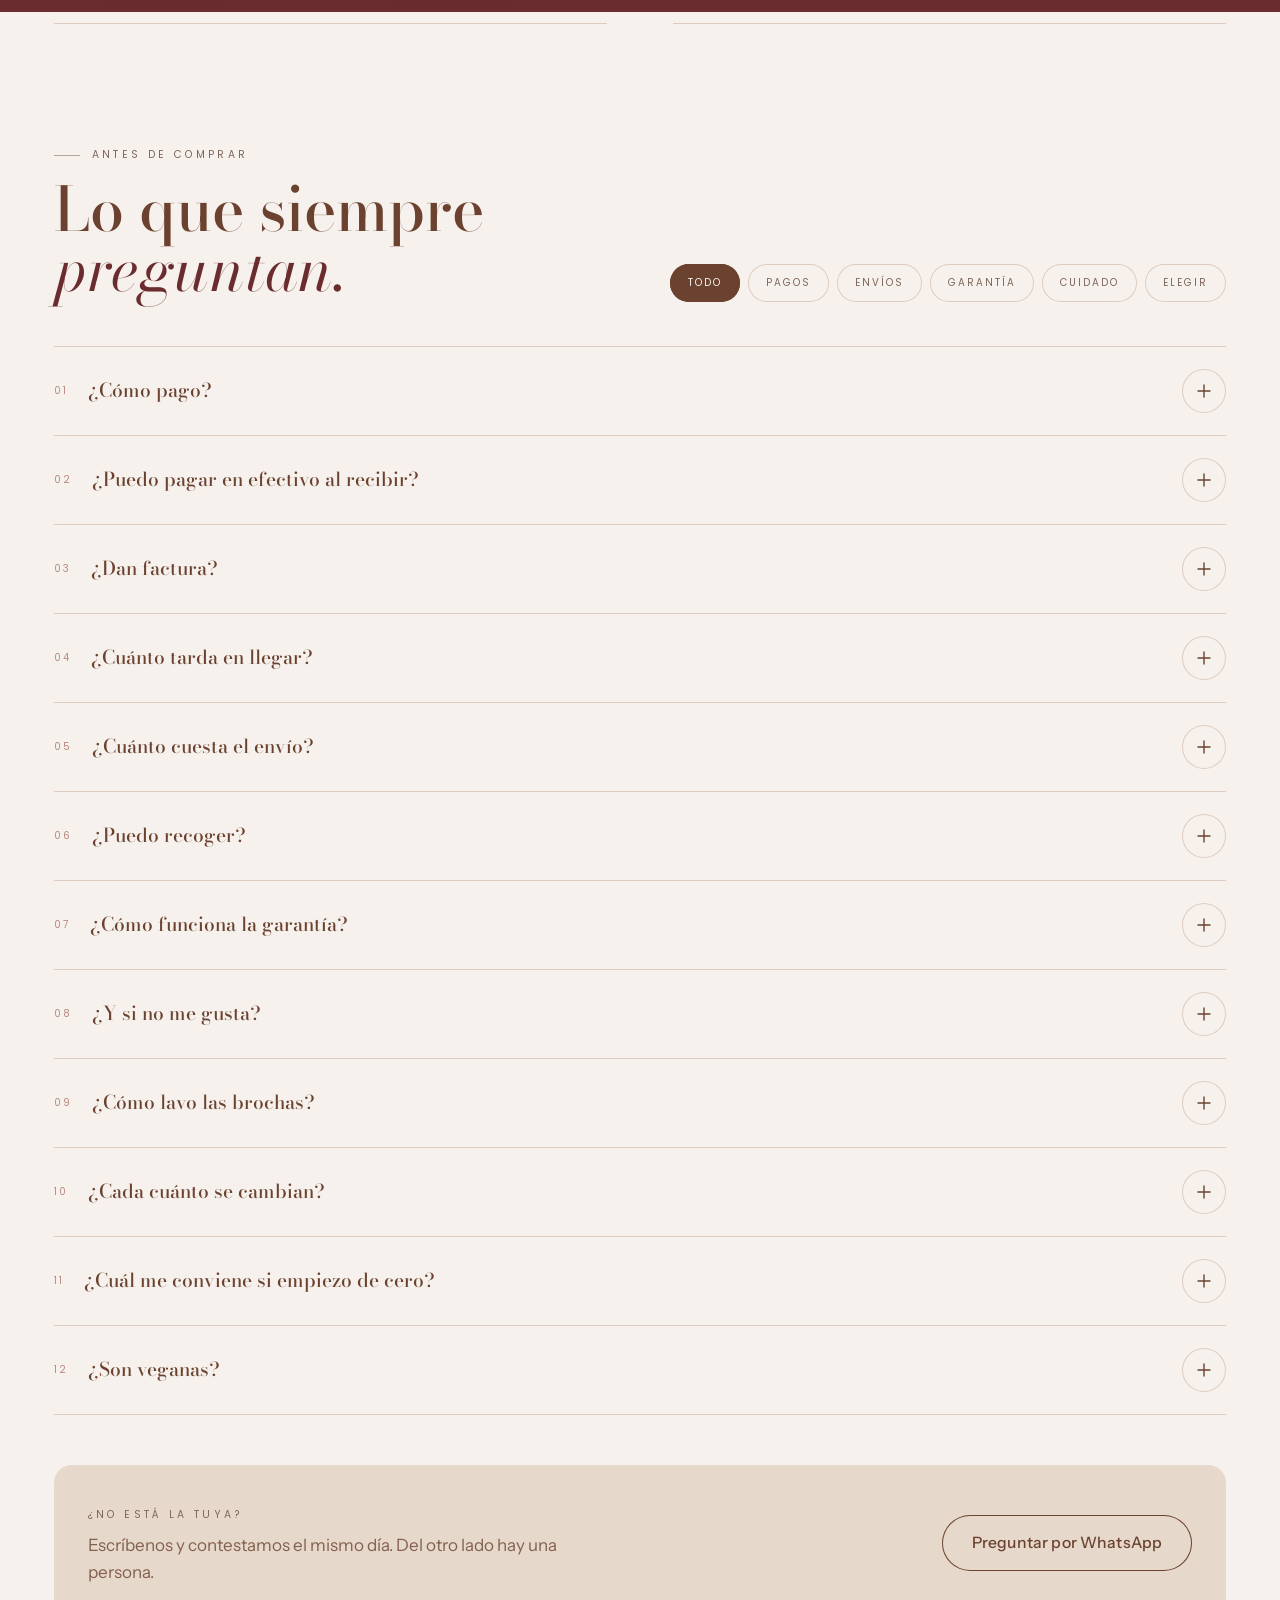
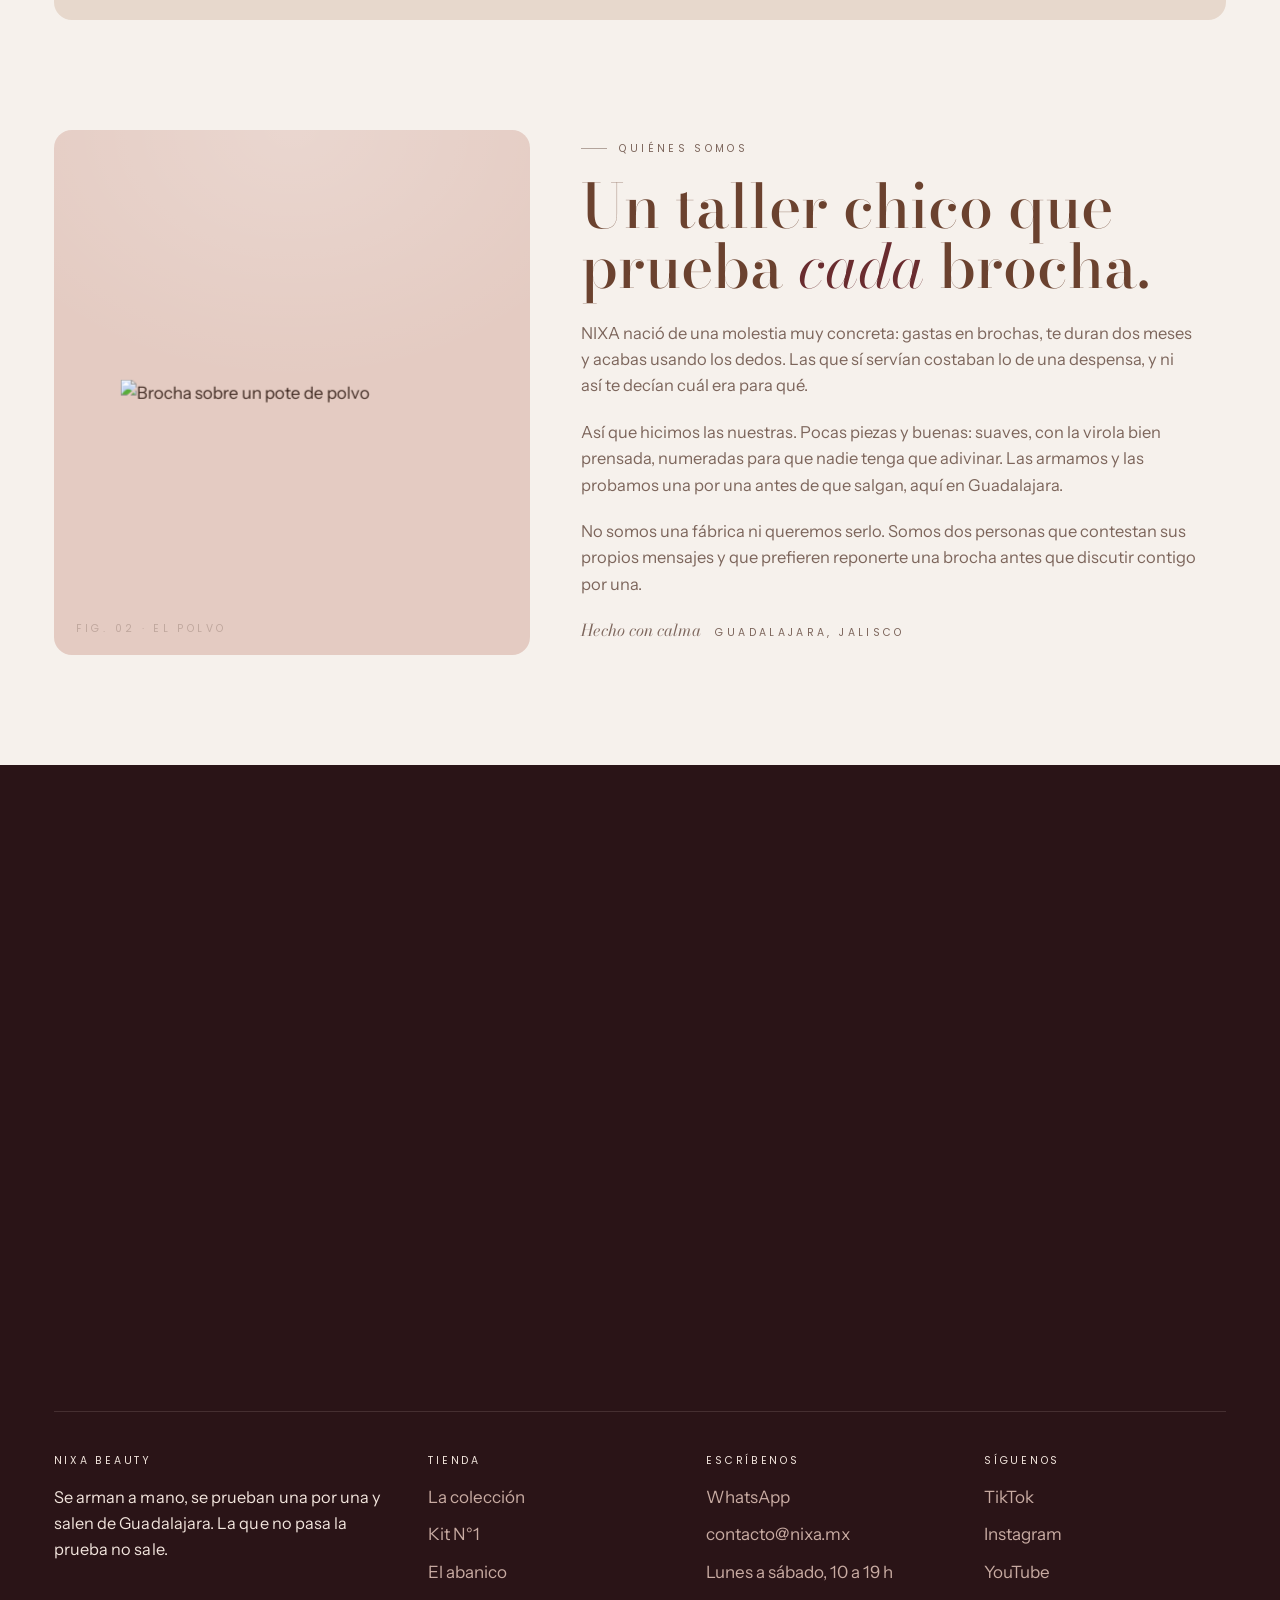
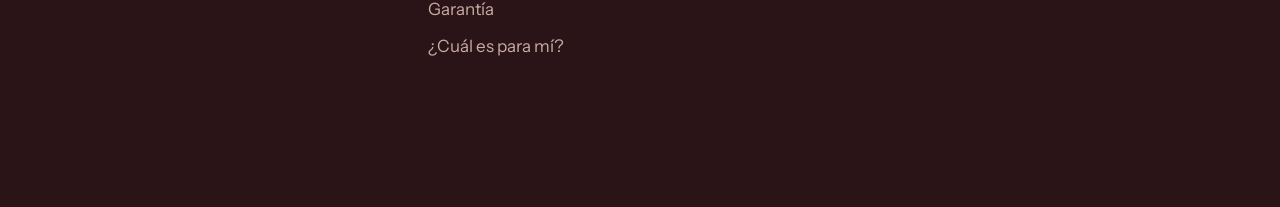
==== commit fa47ff73: "La cinta pesa menos y el pie recupera su entrada La cinta iba en serif grande y cafe fuerte, encajon" ====
--- a/index.html
+++ b/index.html
@@ -335,13 +335,16 @@
 <!-- ============ PIE ============ -->
 <footer class="pie">
   <div class="w">
-    <div class="pie__marca rev-marca"><svg viewBox="0 0 1368 826" role="img" aria-label="NIXA BEAUTY"><use href="#lockup"/></svg></div>
+    <div class="pie__marca rev-marca">
+      <i class="pie__filo" aria-hidden="true"></i>
+      <span class="pie__mascara"><svg viewBox="0 0 1368 826" role="img" aria-label="NIXA BEAUTY"><use href="#lockup"/></svg></span>
+    </div>
     <div class="pie__grid">
-      <div class="pie__col pie__col--ancha">
+      <div class="pie__col pie__col--ancha rev">
         <h4>NIXA BEAUTY</h4>
         <p class="grande">Se arman a mano, se prueban una por una y salen de Guadalajara. La que no pasa la prueba no sale.</p>
       </div>
-      <div class="pie__col">
+      <div class="pie__col rev rev--2">
         <h4>Tienda</h4>
         <ul>
           <li><a href="#tienda">La colección</a></li>
@@ -351,7 +354,7 @@
           <li><button type="button" id="btnAyudaPie">¿Cuál es para mí?</button></li>
         </ul>
       </div>
-      <div class="pie__col">
+      <div class="pie__col rev rev--3">
         <h4>Escríbenos</h4>
         <ul>
           <li><a id="waPie" href="#" target="_blank" rel="noopener">WhatsApp</a></li>
@@ -359,7 +362,7 @@
           <li><span>Lunes a sábado, 10 a 19 h</span></li>
         </ul>
       </div>
-      <div class="pie__col">
+      <div class="pie__col rev rev--4">
         <h4>Síguenos</h4>
         <ul>
           <li><a href="https://www.tiktok.com/@nixa.mx" target="_blank" rel="noopener">TikTok</a></li>
@@ -368,7 +371,7 @@
         </ul>
       </div>
     </div>
-    <div class="pie__bajo">
+    <div class="pie__bajo rev rev--4">
       <span>© 2026 NIXA BEAUTY · Guadalajara, Jalisco, México</span>
       <span class="pie__pagos">Tarjeta · Meses sin intereses · OXXO · Transferencia</span>
     </div>
--- a/css/tienda.css
+++ b/css/tienda.css
@@ -413,8 +413,11 @@
 /* icono de bolsa con el abanico */
 .bolsa-btn__ico{position:relative;width:26px;height:28px;display:block;flex:none}
 .bolsa-btn__ico>svg:first-child{width:100%;height:100%;fill:none;stroke:currentColor}
-.bolsa-btn__ico .cuerpo{stroke-width:1.6;stroke-linejoin:round}
-.bolsa-btn__ico .asa{stroke-width:1.6;stroke-linecap:round}
+.bolsa-btn__ico .cuerpo{stroke-width:1.4;stroke-linejoin:round}
+.bolsa-btn__ico .asa{stroke-width:1.4;stroke-linecap:round}
+/* el abanico va macizo y grande: a 26px los trazos finos se hacen mancha */
+.bolsa-btn__marca{position:absolute;left:50%;top:61%;width:15.5px;height:auto;
+  transform:translate(-50%,-50%);fill:currentColor;stroke:none}
 
 
 /* ============ base heredada de la v6, ya probada ============ */
@@ -501,12 +504,27 @@
 .aviso i{width:4px;height:4px;border-radius:50%;background:var(--rosa)}
 
 .top{position:sticky;top:0;z-index:60;background:color-mix(in srgb,var(--marfil) 84%,transparent);
-  backdrop-filter:blur(10px);-webkit-backdrop-filter:blur(10px);border-bottom:1px solid transparent;transition:border-color .4s,background .5s}
+  backdrop-filter:blur(10px);-webkit-backdrop-filter:blur(10px);border-bottom:1px solid transparent;transition:border-color .4s}
 .top.pegada{border-color:var(--filete)}
-.top.noche{background:color-mix(in srgb,var(--noche) 92%,transparent);border-color:var(--filete-noche)}
-.top.noche .nav a,.top.noche .marca-top,.top.noche .top__der .ayudar,.top.noche .hamb{color:var(--marfil-noche)}
-.top.noche .bolsa-btn{box-shadow:inset 0 0 0 1px var(--marfil-noche);color:var(--marfil-noche)}
-.top.noche .bolsa-btn .chip{background:var(--marfil-noche);color:var(--noche)}
+/* OJO con el nombre: el estado oscuro de la cabecera es `top--noche`, NO `noche`.
+   `.noche` es la clase de las SECCIONES oscuras (position:relative, padding-block,
+   overflow:clip). Cuando el JS se la ponía a la cabecera, la cabecera se volvía una
+   sección: crecía de 85 a 305 px, perdía el sticky y se iba con el scroll. Eso era
+   lo que se "bugeaba" al bajar por la garantía y por el pie.
+
+   Al entrar a una zona oscura, el color se cruza con OPACIDAD sobre una capa aparte.
+   Antes se animaba el background (un color-mix) debajo de un backdrop-filter: eso
+   obligaba a volver a desenfocar la franja entera cuadro por cuadro, justo al pasar
+   por la garantía y por el pie. Y sobre un fondo plano el desenfoque no se ve, así
+   que ahí se apaga. */
+.top::before{content:"";position:absolute;inset:0;z-index:-1;background:var(--noche);opacity:0;
+  transition:opacity .45s var(--ease);pointer-events:none;will-change:opacity}
+.top--noche::before{opacity:.96}
+.top--noche{backdrop-filter:none;-webkit-backdrop-filter:none;border-color:var(--filete-noche)}
+.sin-anim .top::before{transition:none}
+.top--noche .nav a,.top--noche .marca-top,.top--noche .top__der .ayudar,.top--noche .hamb{color:var(--marfil-noche)}
+.top--noche .bolsa-btn{box-shadow:inset 0 0 0 1px var(--marfil-noche);color:var(--marfil-noche)}
+.top--noche .bolsa-btn .chip{background:var(--marfil-noche);color:var(--noche)}
 .top .w{display:grid;grid-template-columns:1fr auto 1fr;align-items:center;height:84px}
 .top__progreso{position:absolute;left:0;bottom:-1px;height:1px;width:100%;background:var(--vino);transform:scaleX(0);transform-origin:left;pointer-events:none}
 .nav{display:flex;gap:30px}
@@ -588,7 +606,8 @@
 .pie ul{display:grid;gap:10px}
 .pie a{text-decoration:none;color:var(--gris-noche);transition:color .3s}
 .pie a:hover{color:var(--rosa)}
-.pie .grande{font-family:var(--serif);font-weight:500;font-size:1.3rem;color:var(--marfil-noche);font-variation-settings:"opsz" 24}
+.pie .grande{font-family:var(--sans);font-weight:400;font-size:1.02rem;line-height:1.6;
+  color:var(--marfil-noche);max-width:30ch;letter-spacing:.004em}
 .pie__bajo{display:flex;flex-wrap:wrap;justify-content:space-between;gap:12px;margin-top:60px;padding-top:24px;border-top:1px solid var(--filete-noche);font-size:.85rem;color:var(--gris-noche)}
 @media(min-width:760px){.pie__grid{grid-template-columns:1.4fr 1fr 1fr 1fr}}
 
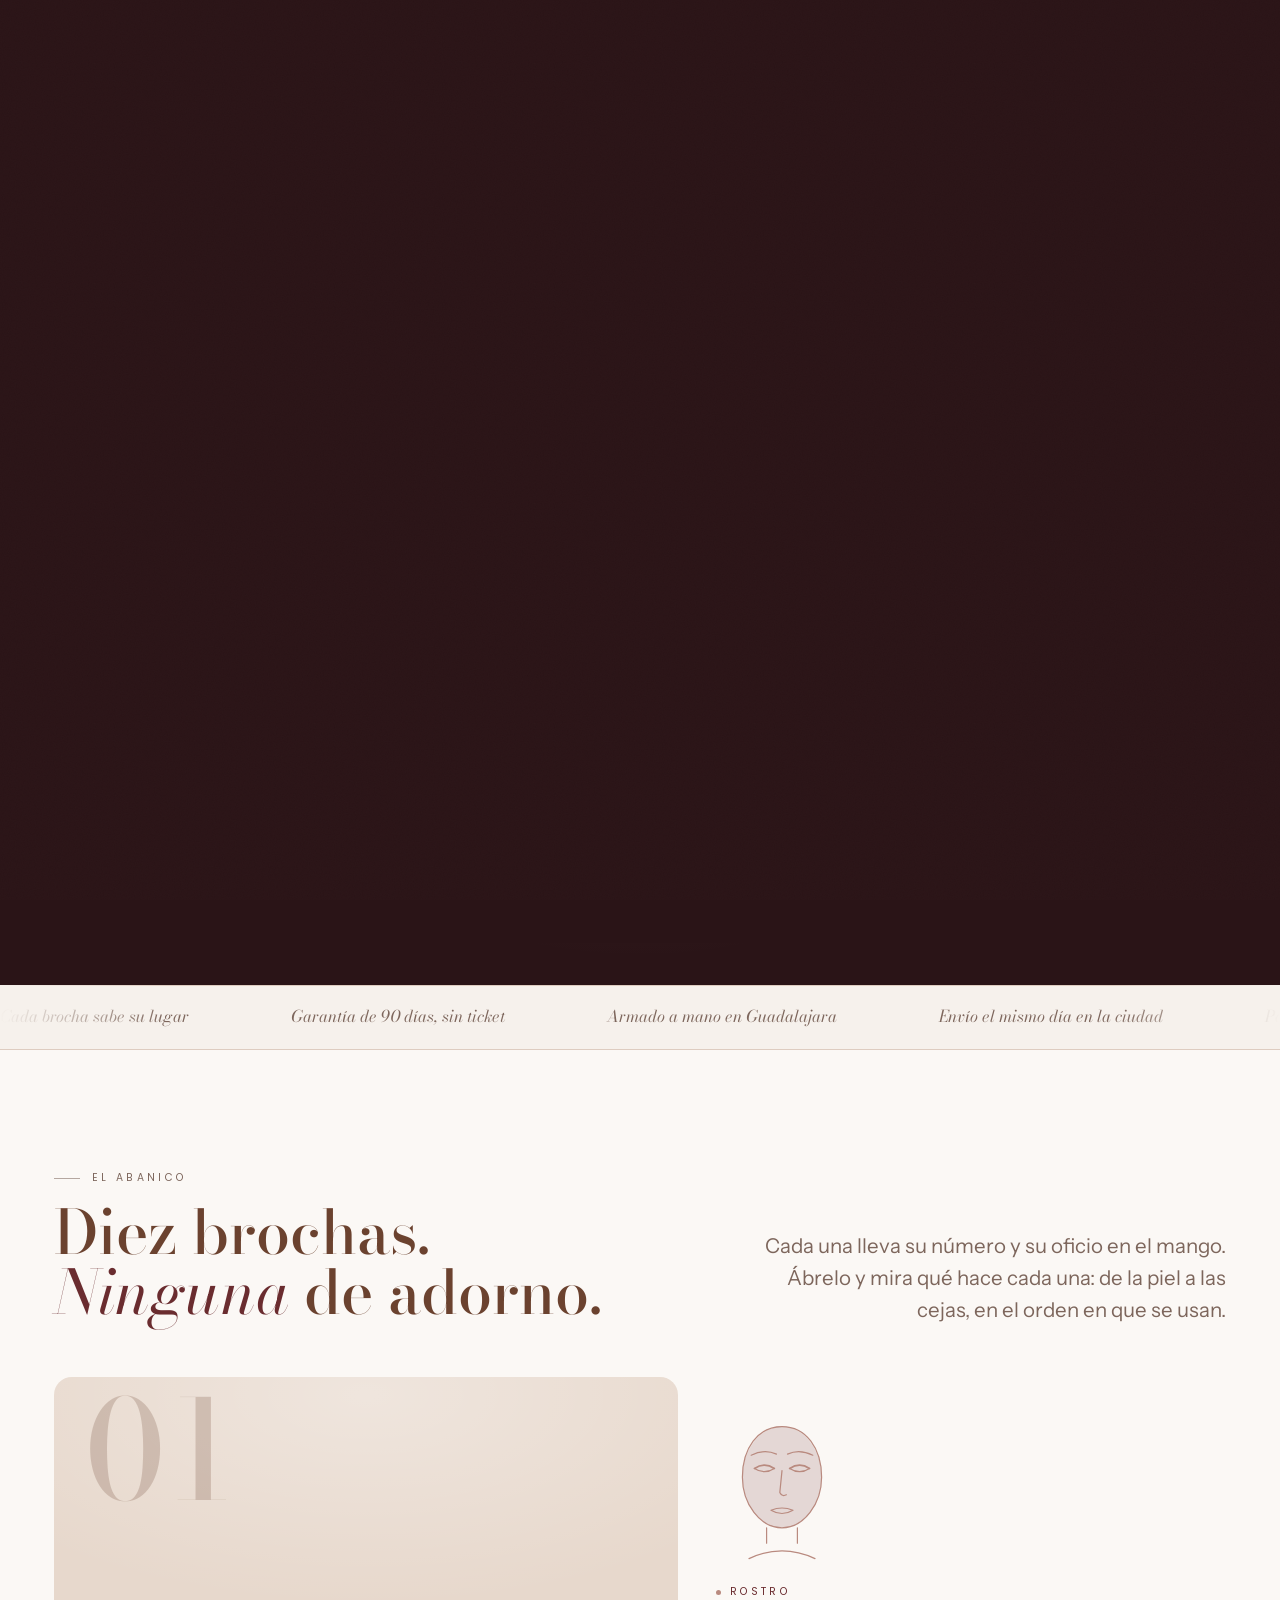
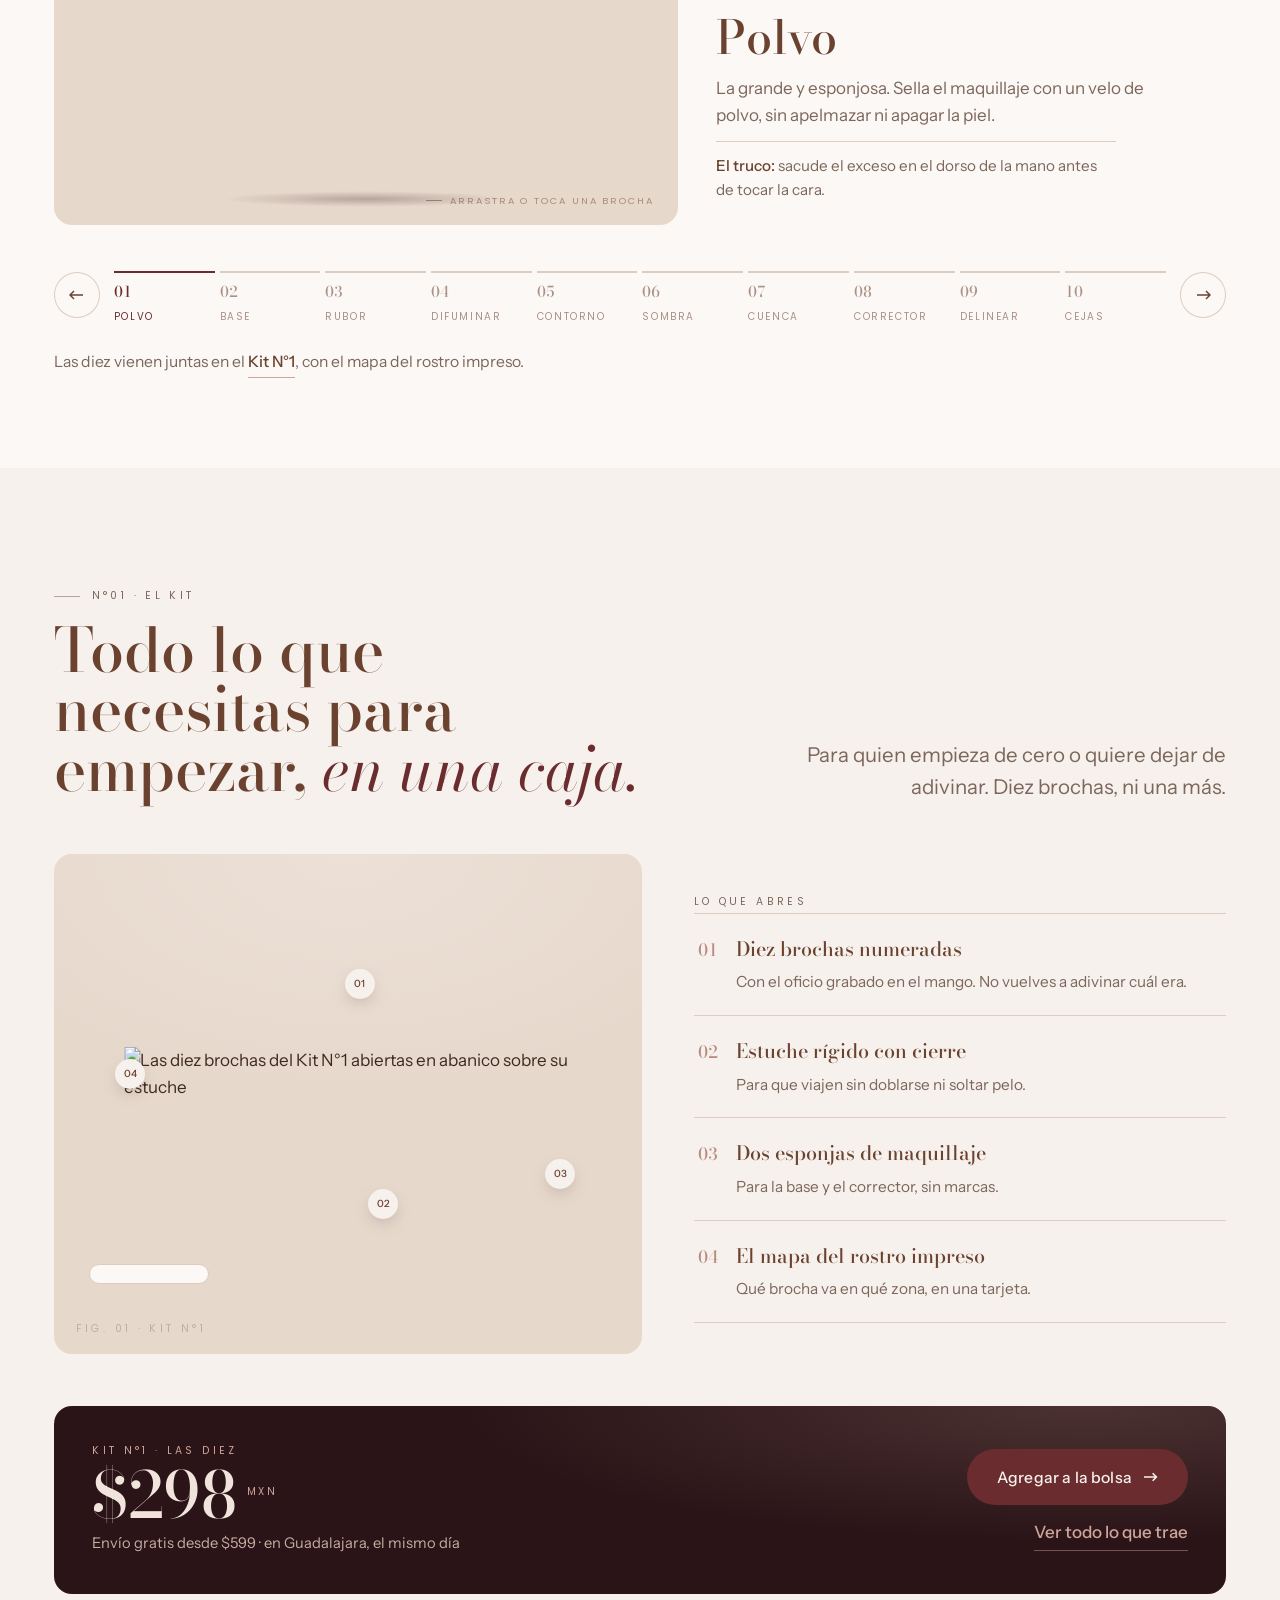
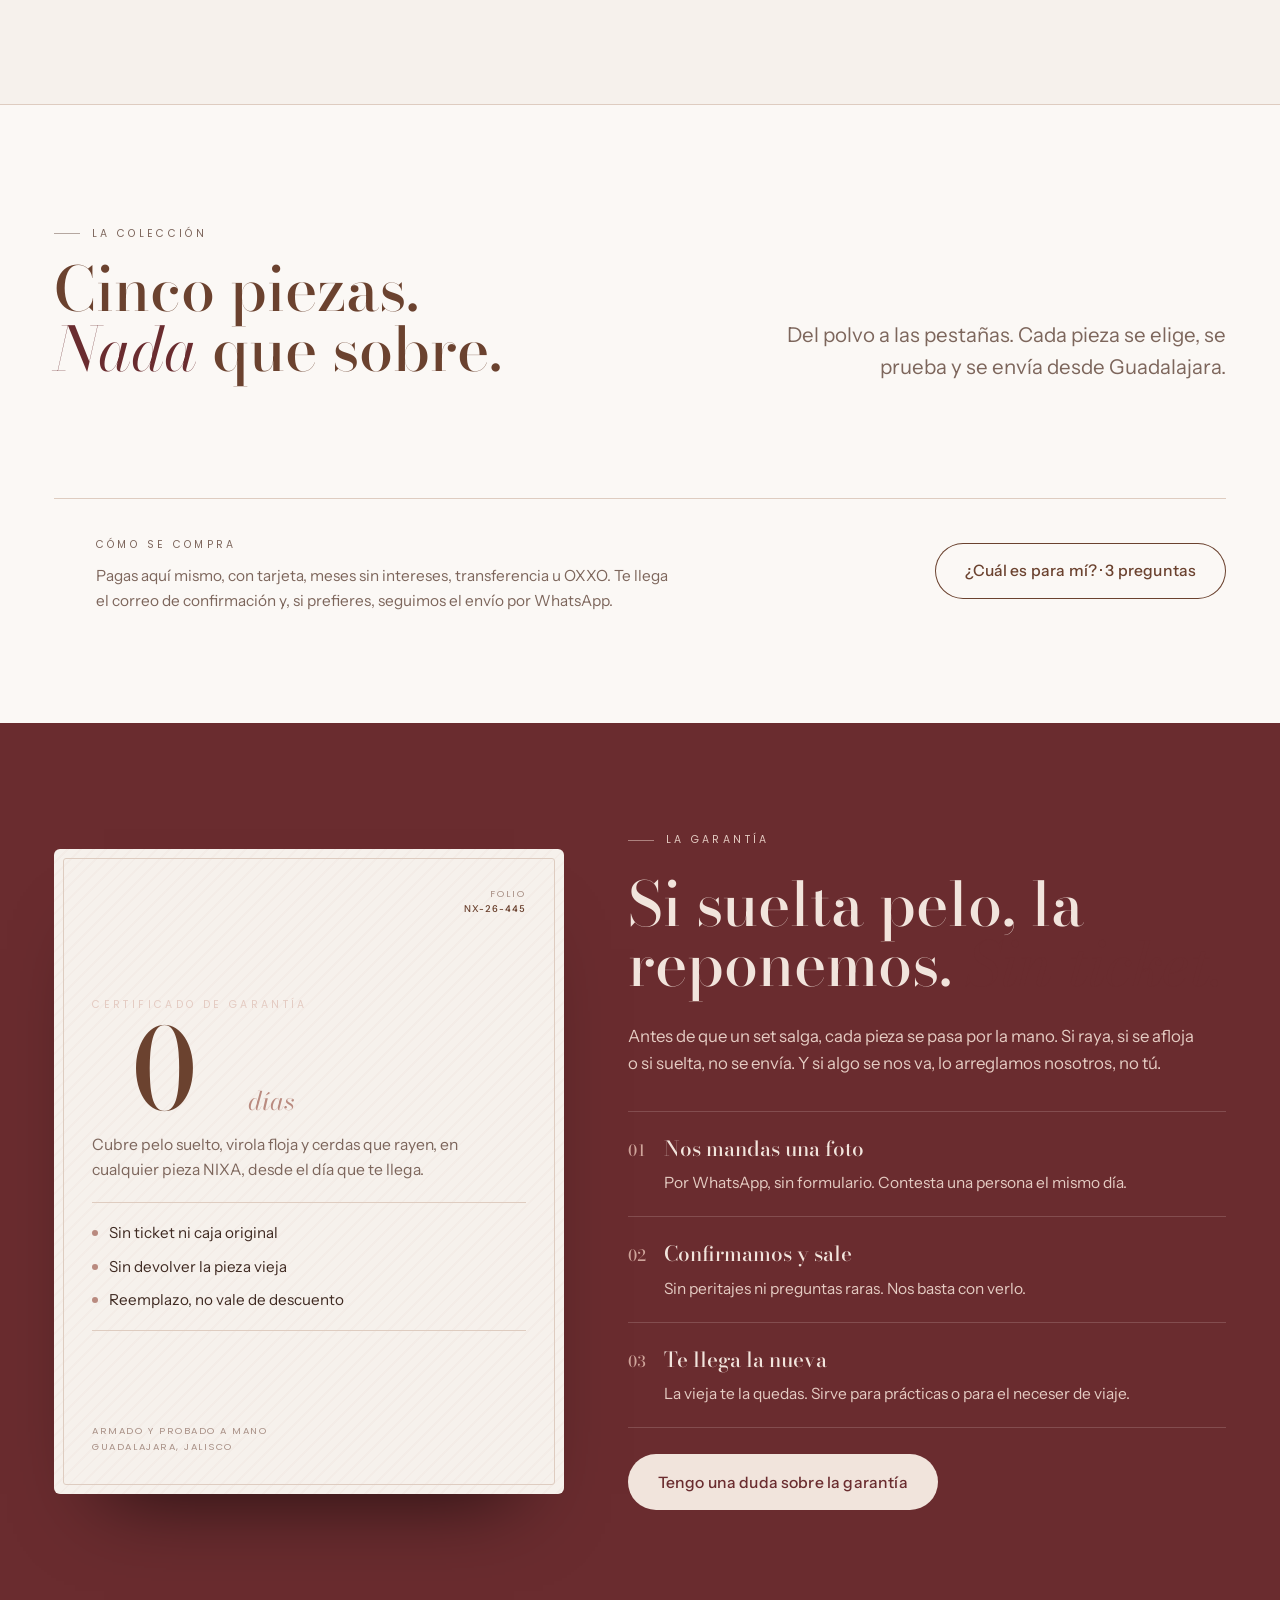
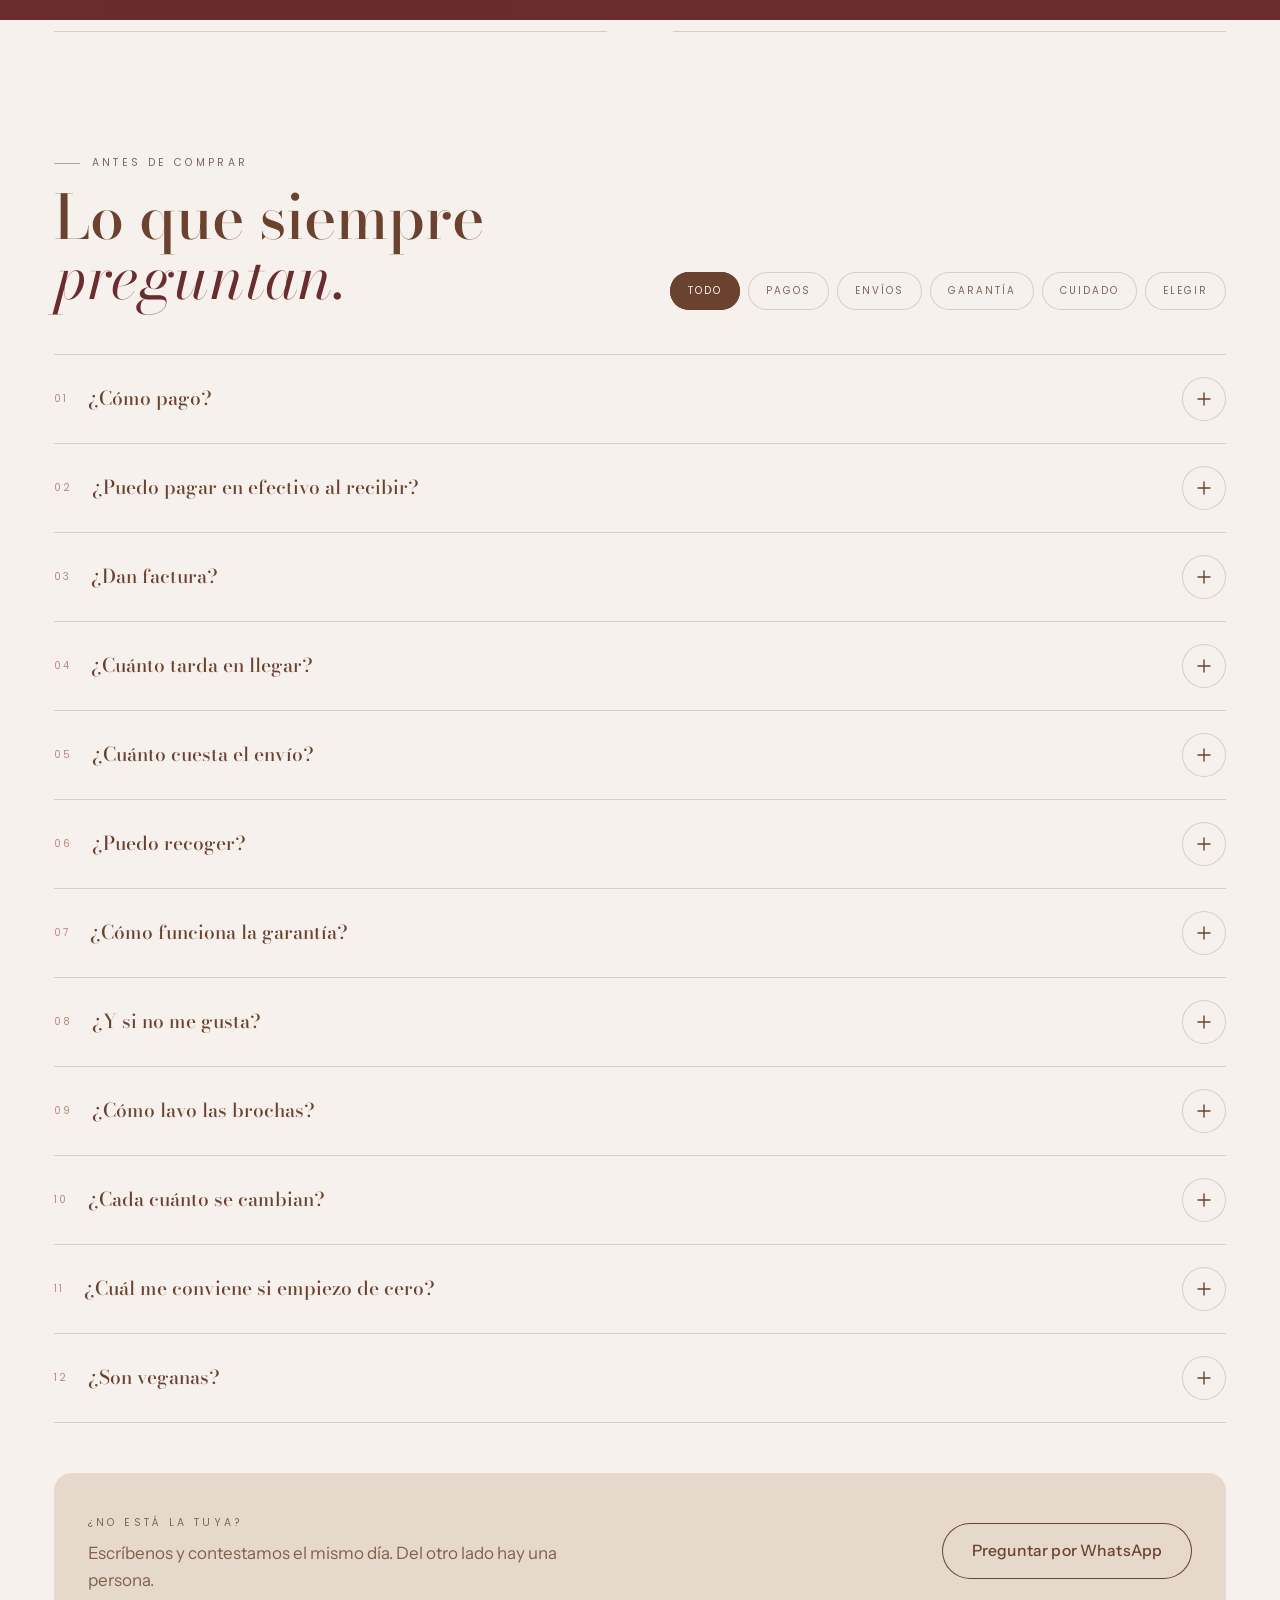
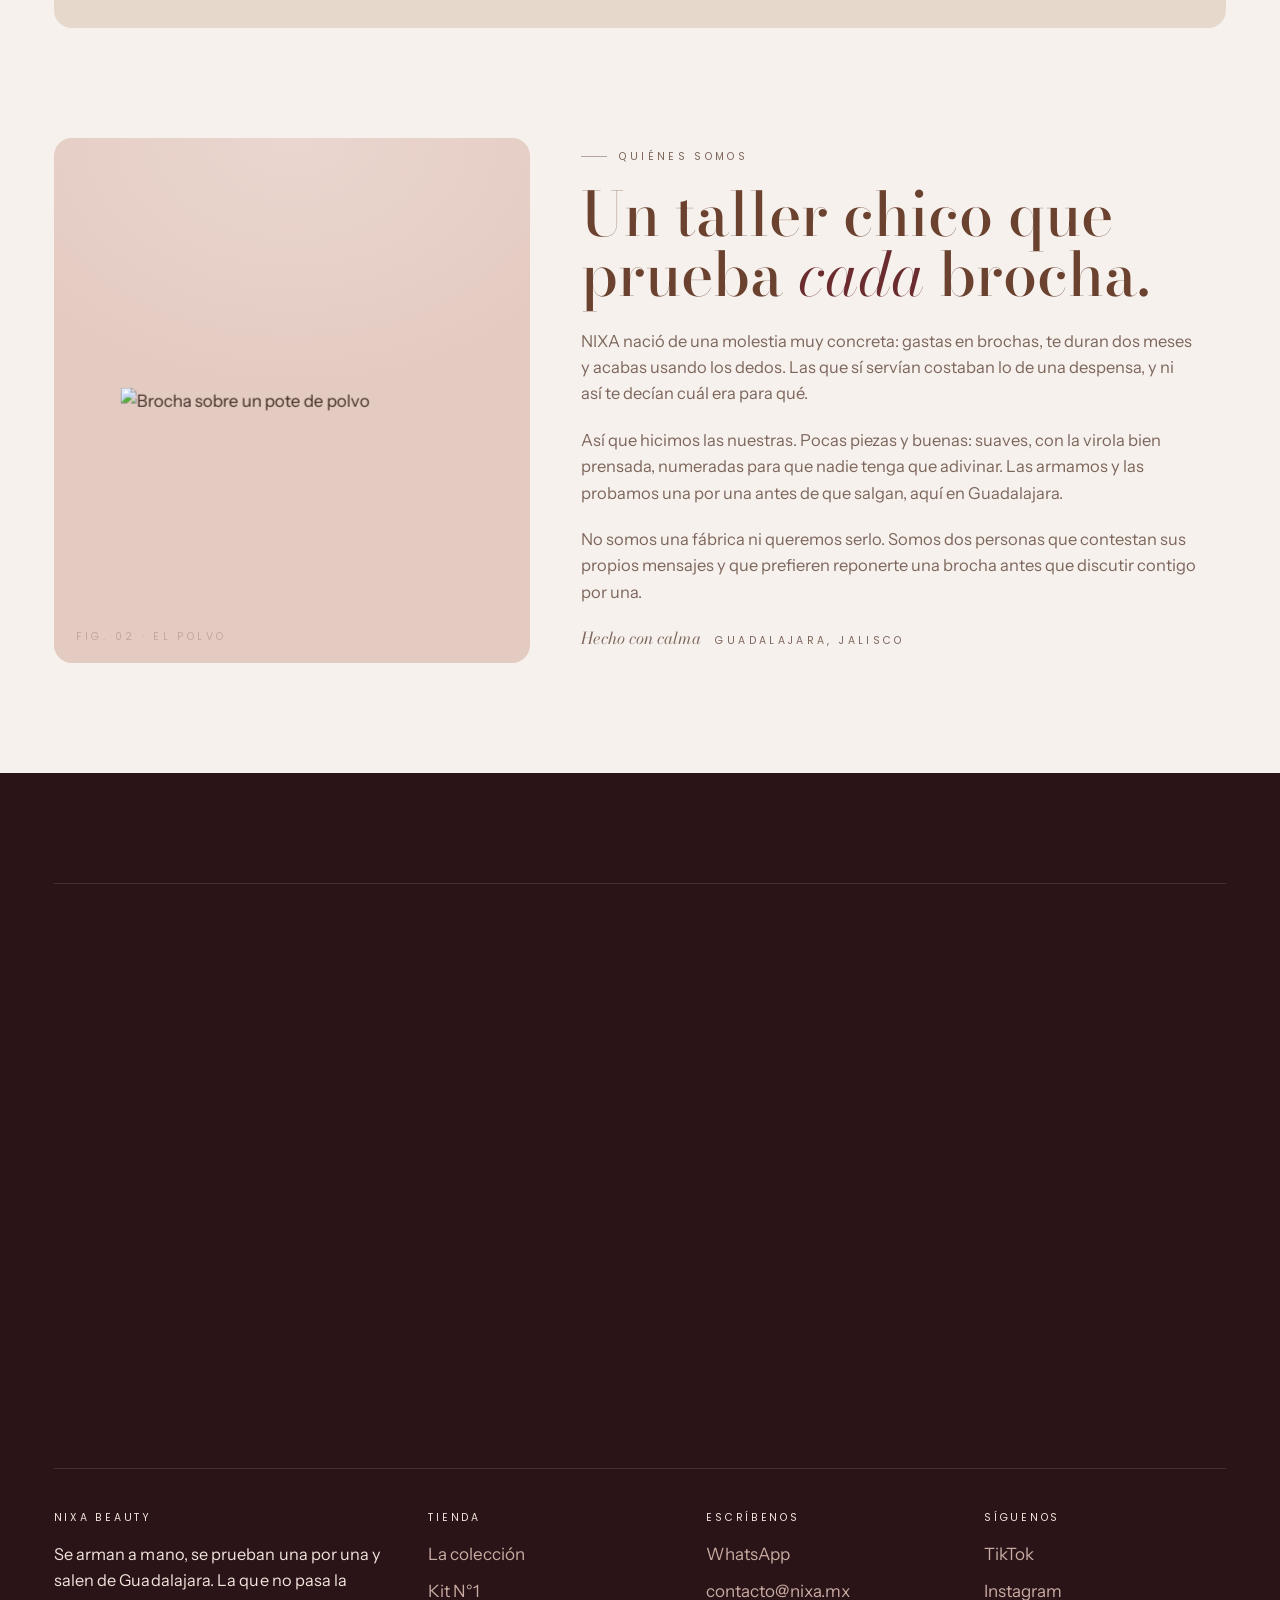
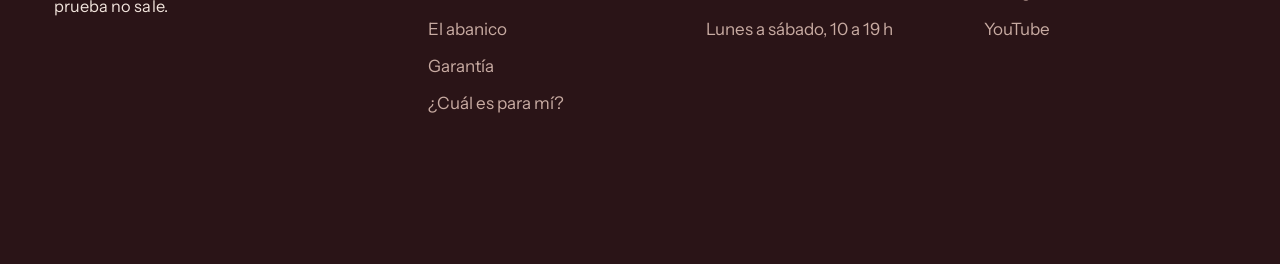
==== commit b261639c: "El icono de la pestana se lee a 16px y el carrito va al reves El favicon era el abanico completo, co" ====
--- a/index.html
+++ b/index.html
@@ -9,7 +9,7 @@
 <link rel="canonical" href="https://nixa.mx/">
 <link rel="icon" href="icon.svg" type="image/svg+xml">
 <link rel="apple-touch-icon" href="icon.png">
-<link rel="manifest" href="manifest.webmanifest">
+<link rel="manifest" href="manifest-tienda.webmanifest">
 <meta property="og:type" content="website">
 <meta property="og:site_name" content="NIXA BEAUTY">
 <meta property="og:title" content="NIXA BEAUTY — Cada brocha sabe su lugar">
@@ -58,11 +58,18 @@
       <button class="ayudar" id="btnAyudaTop" type="button">¿Cuál es para mí?</button>
       <button class="bolsa-btn" id="btnBolsa" type="button" aria-label="Abrir la bolsa">
         <span class="bolsa-btn__ico" aria-hidden="true">
+          <!-- La bolsa va maciza y el abanico va CALADO: se ve el fondo a través de él.
+               Por eso el cuerpo lleva máscara y el abanico se pinta de negro dentro
+               de ella (negro = hueco). Si el sprite no cargara, la bolsa queda llena
+               y entera, que es una degradación decente. -->
           <svg viewBox="0 0 30 32">
+            <mask id="calaBolsa" maskUnits="userSpaceOnUse" x="0" y="0" width="30" height="32">
+              <rect width="30" height="32" fill="#fff"/>
+              <svg x="6.75" y="12.1" width="16.5" height="17.8" viewBox="0 0 885.8 955.7" style="color:#000"><use href="#abanico"/></svg>
+            </mask>
+            <path class="cuerpo" d="M2.6 9.4h24.8l1.4 20.2a1.6 1.6 0 0 1-1.6 1.7H2.8a1.6 1.6 0 0 1-1.6-1.7Z" mask="url(#calaBolsa)"/>
             <path class="asa" d="M10.4 9.4V7.2a4.6 4.6 0 0 1 9.2 0v2.2"/>
-            <path class="cuerpo" d="M2.6 9.4h24.8l1.4 20.2a1.6 1.6 0 0 1-1.6 1.7H2.8a1.6 1.6 0 0 1-1.6-1.7Z"/>
           </svg>
-          <svg class="bolsa-btn__marca" viewBox="0 0 885.8 955.7" aria-hidden="true"><use href="#abanico"/></svg>
         </span>
         <span class="chip" id="nBolsa">0</span>
       </button>
--- a/css/tienda.css
+++ b/css/tienda.css
@@ -298,6 +298,7 @@
 .noche__grid{display:grid;gap:clamp(36px,5vw,72px);position:relative;z-index:1;align-items:center}
 @media(min-width:1000px){.noche__grid{grid-template-columns:.92fr 1.08fr}}
 .cert{perspective:1200px}
+.cert__hoja{transform-style:preserve-3d;will-change:transform}
 .cert__hoja{background:var(--marfil);color:var(--texto);border-radius:6px;padding:clamp(24px,3vw,40px);
   box-shadow:0 50px 80px -50px rgba(0,0,0,.7);position:relative;overflow:hidden;
   background-image:repeating-linear-gradient(135deg,rgba(207,165,155,.06) 0 2px,transparent 2px 9px)}
@@ -570,11 +571,19 @@
 .menu__pie{margin-top:auto;display:grid;gap:10px;padding-top:30px}
 
 /* ---------- cinta ---------- */
-.cinta{border-top:1px solid var(--filete);border-bottom:1px solid var(--filete);overflow:hidden;height:56px;display:flex;align-items:center;background:var(--hueso)}
-.cinta__riel{display:flex;width:max-content;animation:cinta 54s linear infinite}
+/* La cinta pesaba porque iba en serif grande, en café fuerte, encajonada entre dos
+   filetes y con las frases cortadas a filo en las orillas. Ahora: cursiva más chica
+   en gris, mucho más aire entre frases, un solo filete arriba y las orillas que se
+   desvanecen, para que las palabras entren y salgan en vez de cortarse de golpe. */
+.cinta{border-top:1px solid var(--filete);overflow:hidden;height:64px;display:flex;align-items:center;background:transparent;
+  -webkit-mask-image:linear-gradient(90deg,transparent,#000 13%,#000 87%,transparent);
+  mask-image:linear-gradient(90deg,transparent,#000 13%,#000 87%,transparent)}
+.cinta__riel{display:flex;width:max-content;animation:cinta 60s linear infinite;will-change:transform}
 .cinta:hover .cinta__riel{animation-play-state:paused}
-.cinta__riel span{display:inline-flex;align-items:center;gap:30px;padding-right:30px;font-family:var(--serif);font-weight:500;font-size:1.2rem;color:var(--cafe);white-space:nowrap;font-variation-settings:"opsz" 18}
-.cinta__riel svg{width:16px;height:16px;color:var(--rosa-3)}
+.cinta__riel span{display:inline-flex;align-items:center;gap:46px;padding-right:46px;
+  font-family:var(--serif);font-style:italic;font-weight:400;font-size:1.02rem;color:var(--gris);
+  white-space:nowrap;font-variation-settings:"opsz" 18}
+.cinta__riel svg{width:10px;height:10px;color:var(--rosa);opacity:.55}
 @keyframes cinta{to{transform:translateX(-50%)}}
 
 /* ---------- garantía (vino) ---------- */
@@ -596,11 +605,19 @@
 
 /* ---------- pie ---------- */
 .pie{background:var(--noche);color:var(--gris-noche);padding:var(--seccion) 0 40px;position:relative;overflow:clip;contain:paint}
-.pie__marca{color:var(--marfil-noche);margin-bottom:clamp(40px,6vw,90px);position:relative;overflow:hidden}
-.pie__marca::after{content:"";position:absolute;inset:0;background:var(--noche);transform:translateX(0);
-  transition:transform 1.25s var(--ease);will-change:transform;pointer-events:none}
-.pie__marca.visto::after{transform:translateX(101%)}
-.pie__marca svg{width:min(100%,760px);height:auto;margin-inline:auto}
+/* La entrada del pie: primero se traza el filete de lado a lado, luego el logo
+   SUBE desde detrás de él. Todo con transform y opacidad — el vector se dibuja una
+   vez y de ahí en adelante solo se desliza, así que no hay nada que repintar.
+   (La cortina anterior recortaba el logo cuadro por cuadro; esta no toca el pixel.) */
+.pie__marca{color:var(--marfil-noche);margin-bottom:clamp(40px,6vw,90px)}
+.pie__filo{display:block;height:1px;background:var(--filete-noche);margin-bottom:clamp(26px,4vw,48px);
+  transform:scaleX(0);transform-origin:center;transition:transform 1.3s var(--ease);will-change:transform}
+.pie__marca.visto .pie__filo{transform:scaleX(1)}
+.pie__mascara{display:block;overflow:hidden}
+.pie__mascara svg{display:block;width:min(100%,760px);height:auto;margin-inline:auto;
+  transform:translateY(38%);opacity:0;will-change:transform,opacity;
+  transition:transform 1.2s cubic-bezier(.16,1,.3,1) .2s,opacity .8s var(--ease) .2s}
+.pie__marca.visto .pie__mascara svg{transform:none;opacity:1}
 .pie__grid{display:grid;gap:36px;border-top:1px solid var(--filete-noche);padding-top:44px}
 .pie h4{font:400 10.5px/1 var(--label);letter-spacing:.26em;text-transform:uppercase;color:var(--marfil-noche);margin-bottom:18px}
 .pie ul{display:grid;gap:10px}
@@ -732,7 +749,8 @@
 .razon{margin-top:16px;color:var(--gris)}
 
 /* ---------- movimiento ---------- */
-.sin-anim .pie__marca::after{display:none}
+.sin-anim .pie__filo{transform:none;transition:none}
+.sin-anim .pie__mascara svg{transform:none;opacity:1;transition:none}
 /* títulos por líneas */
 .linea-mask{display:block;overflow:hidden;padding-bottom:.12em;margin-bottom:-.12em}
 h2.rev.lineas{opacity:1;transform:none}
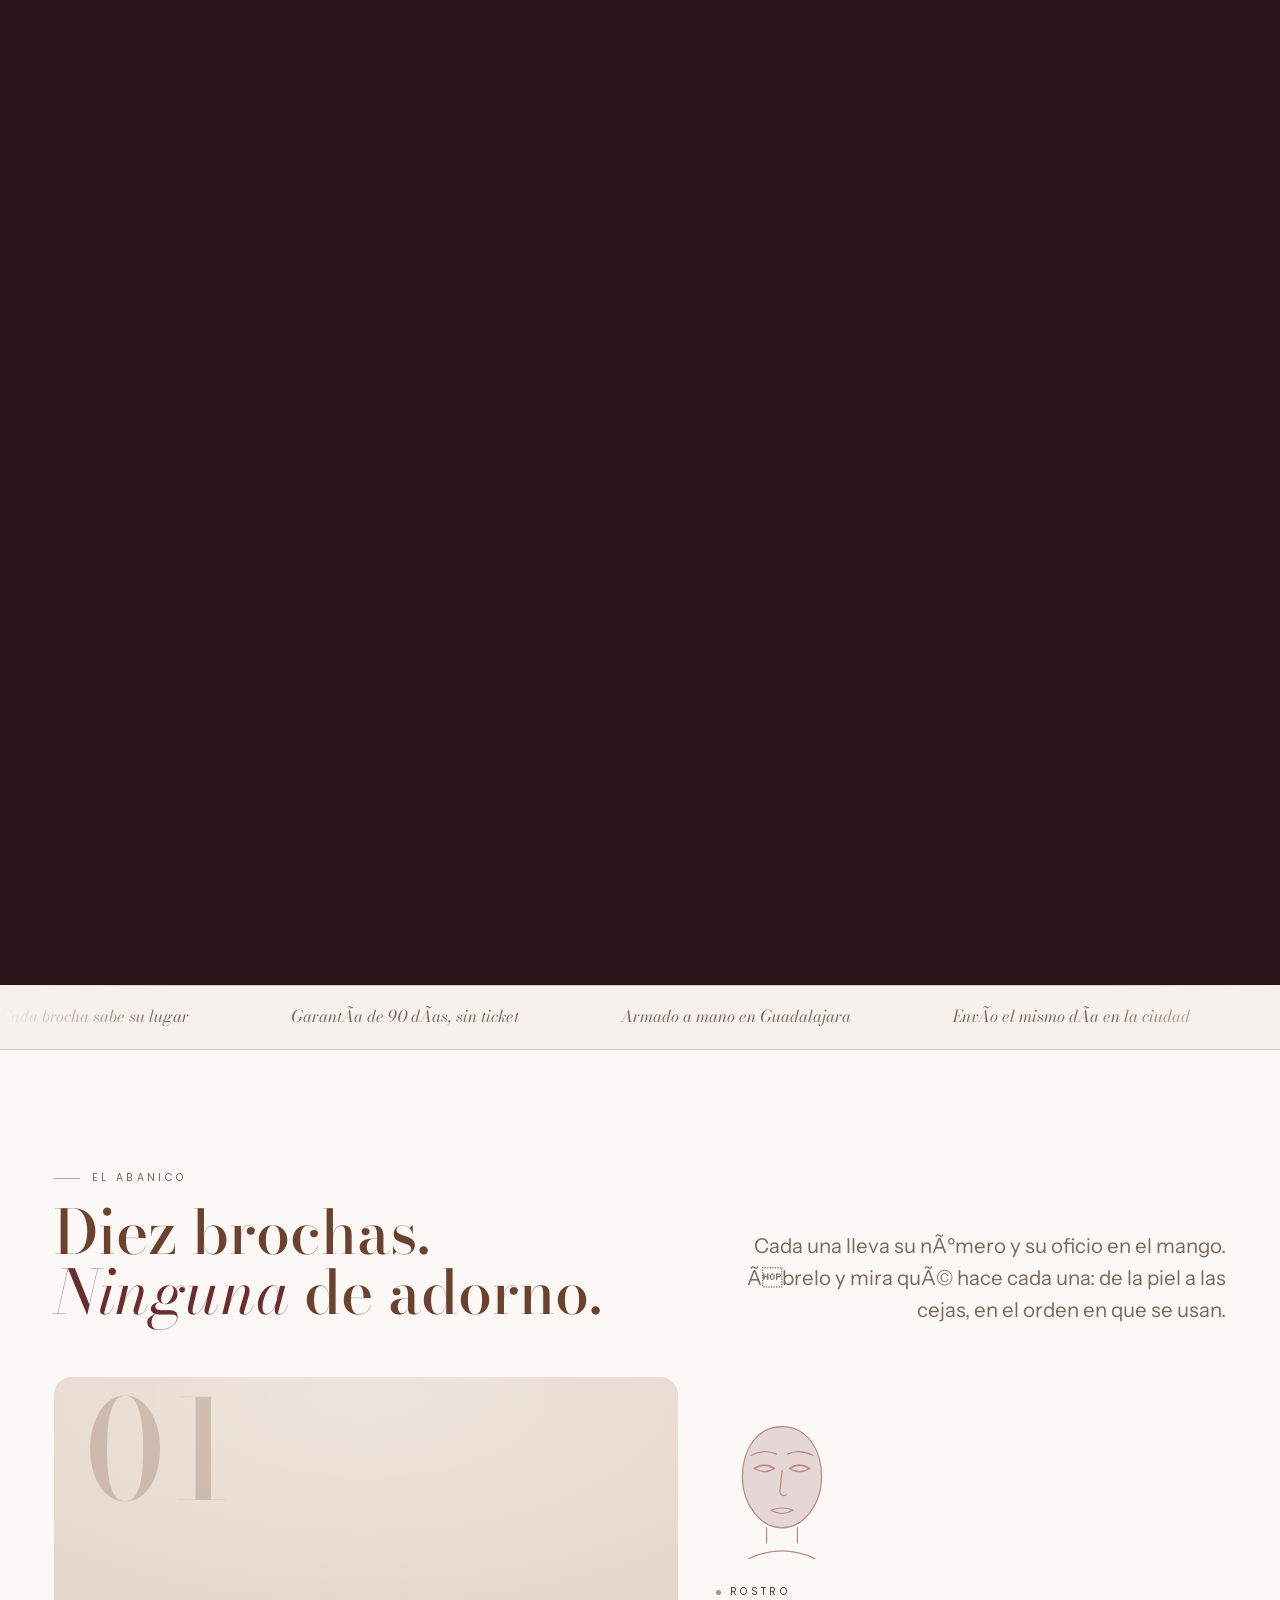
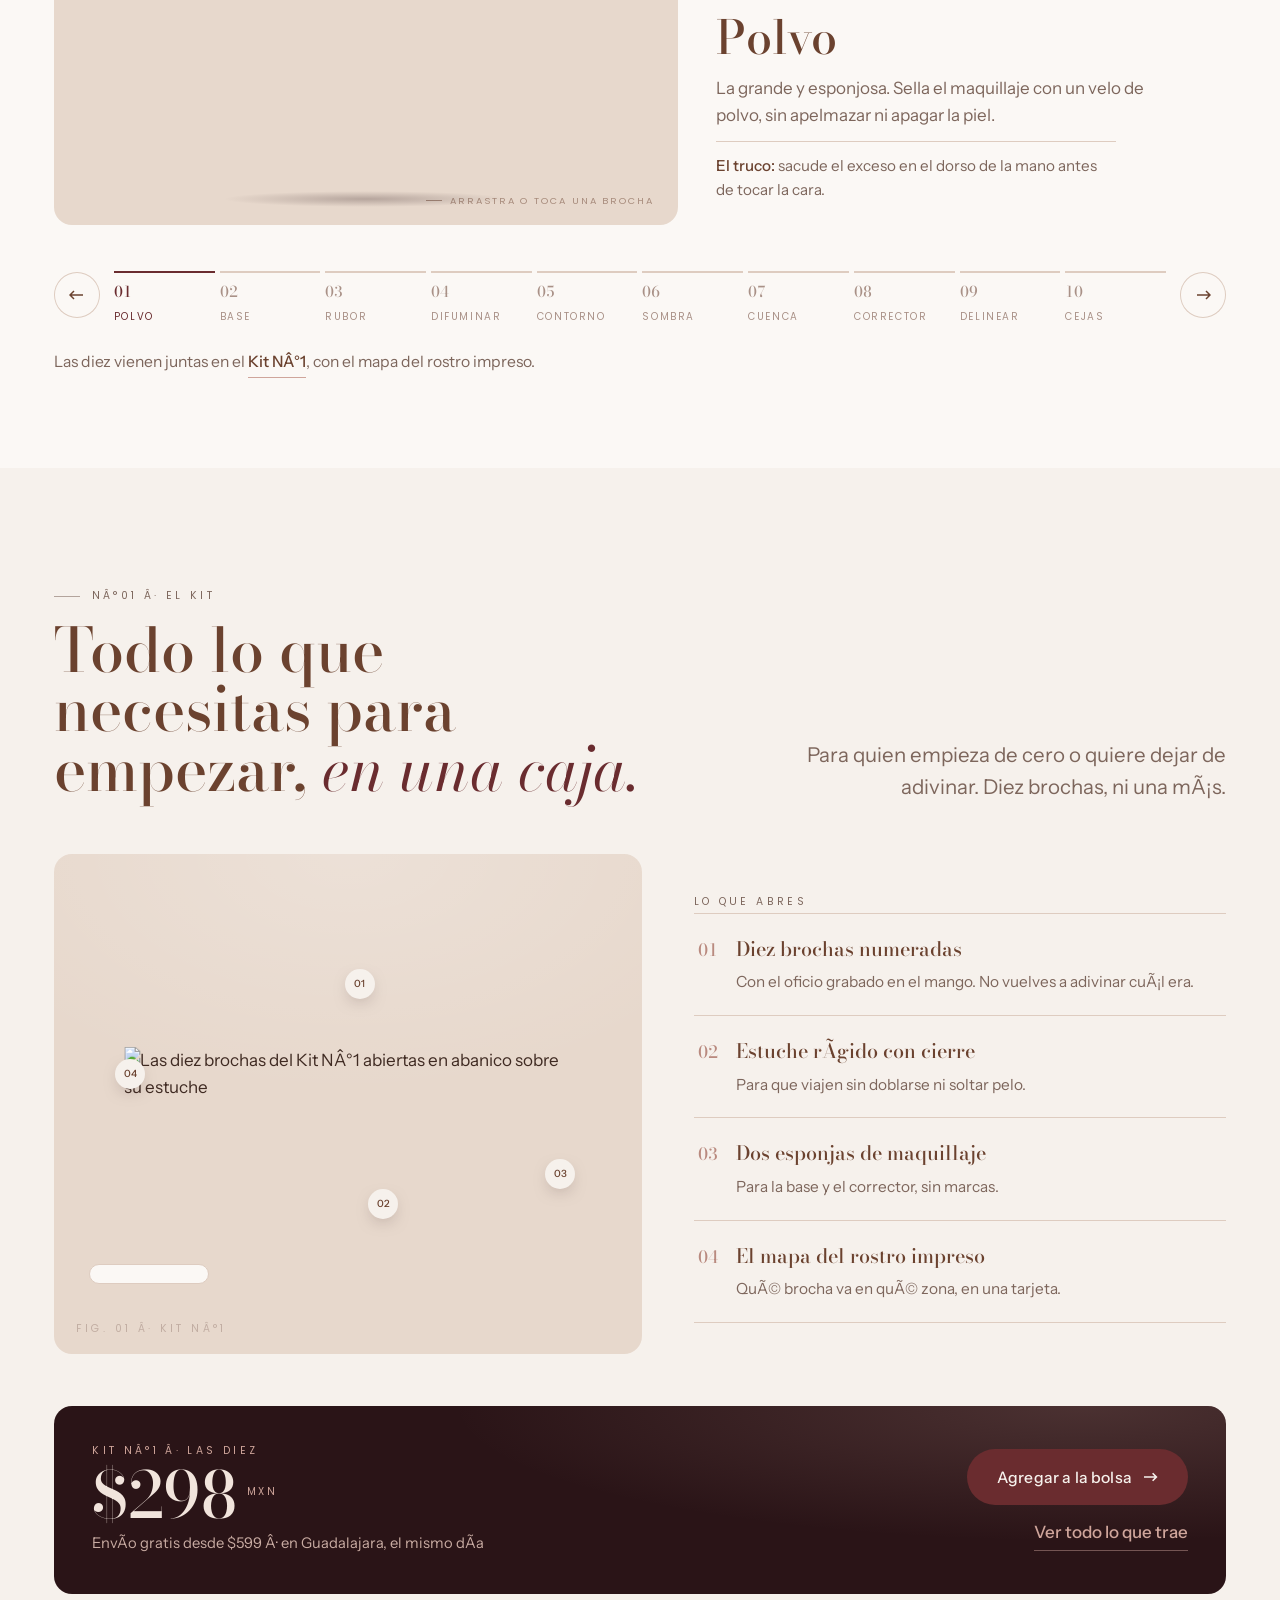
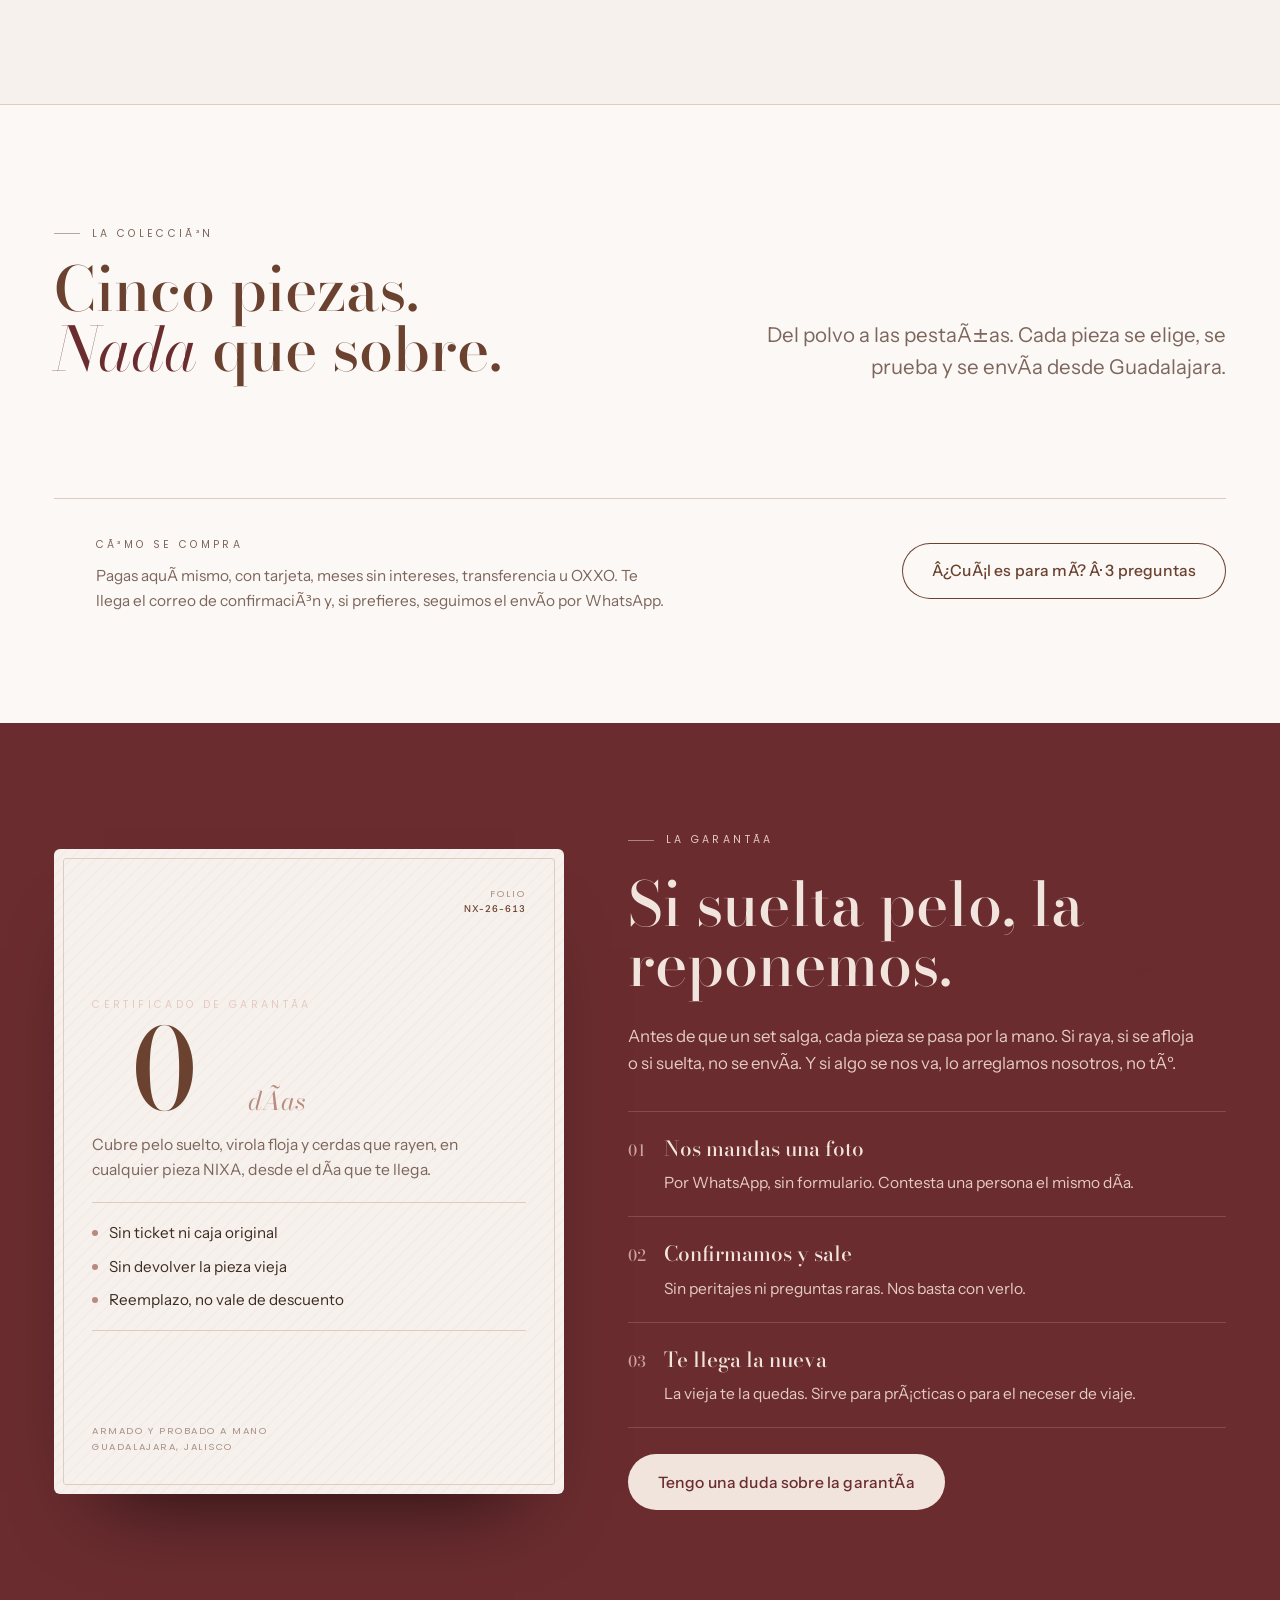
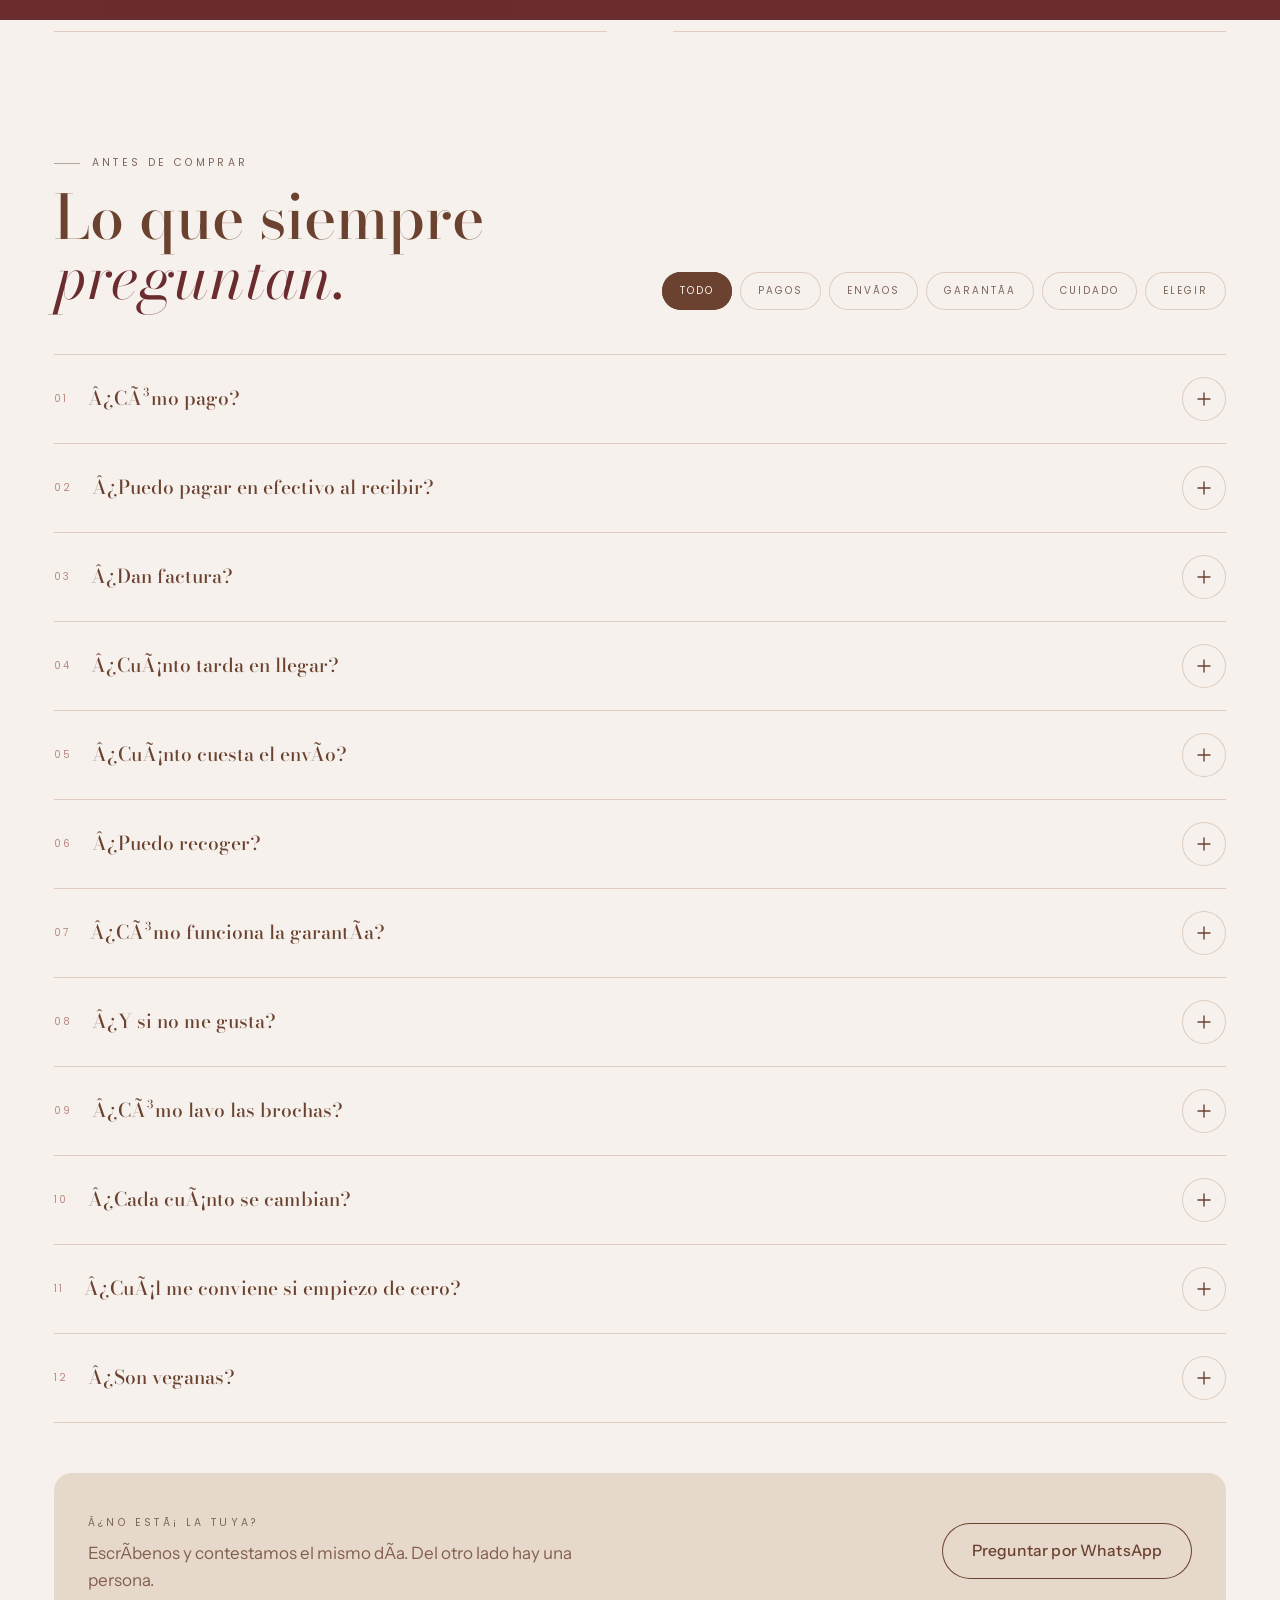
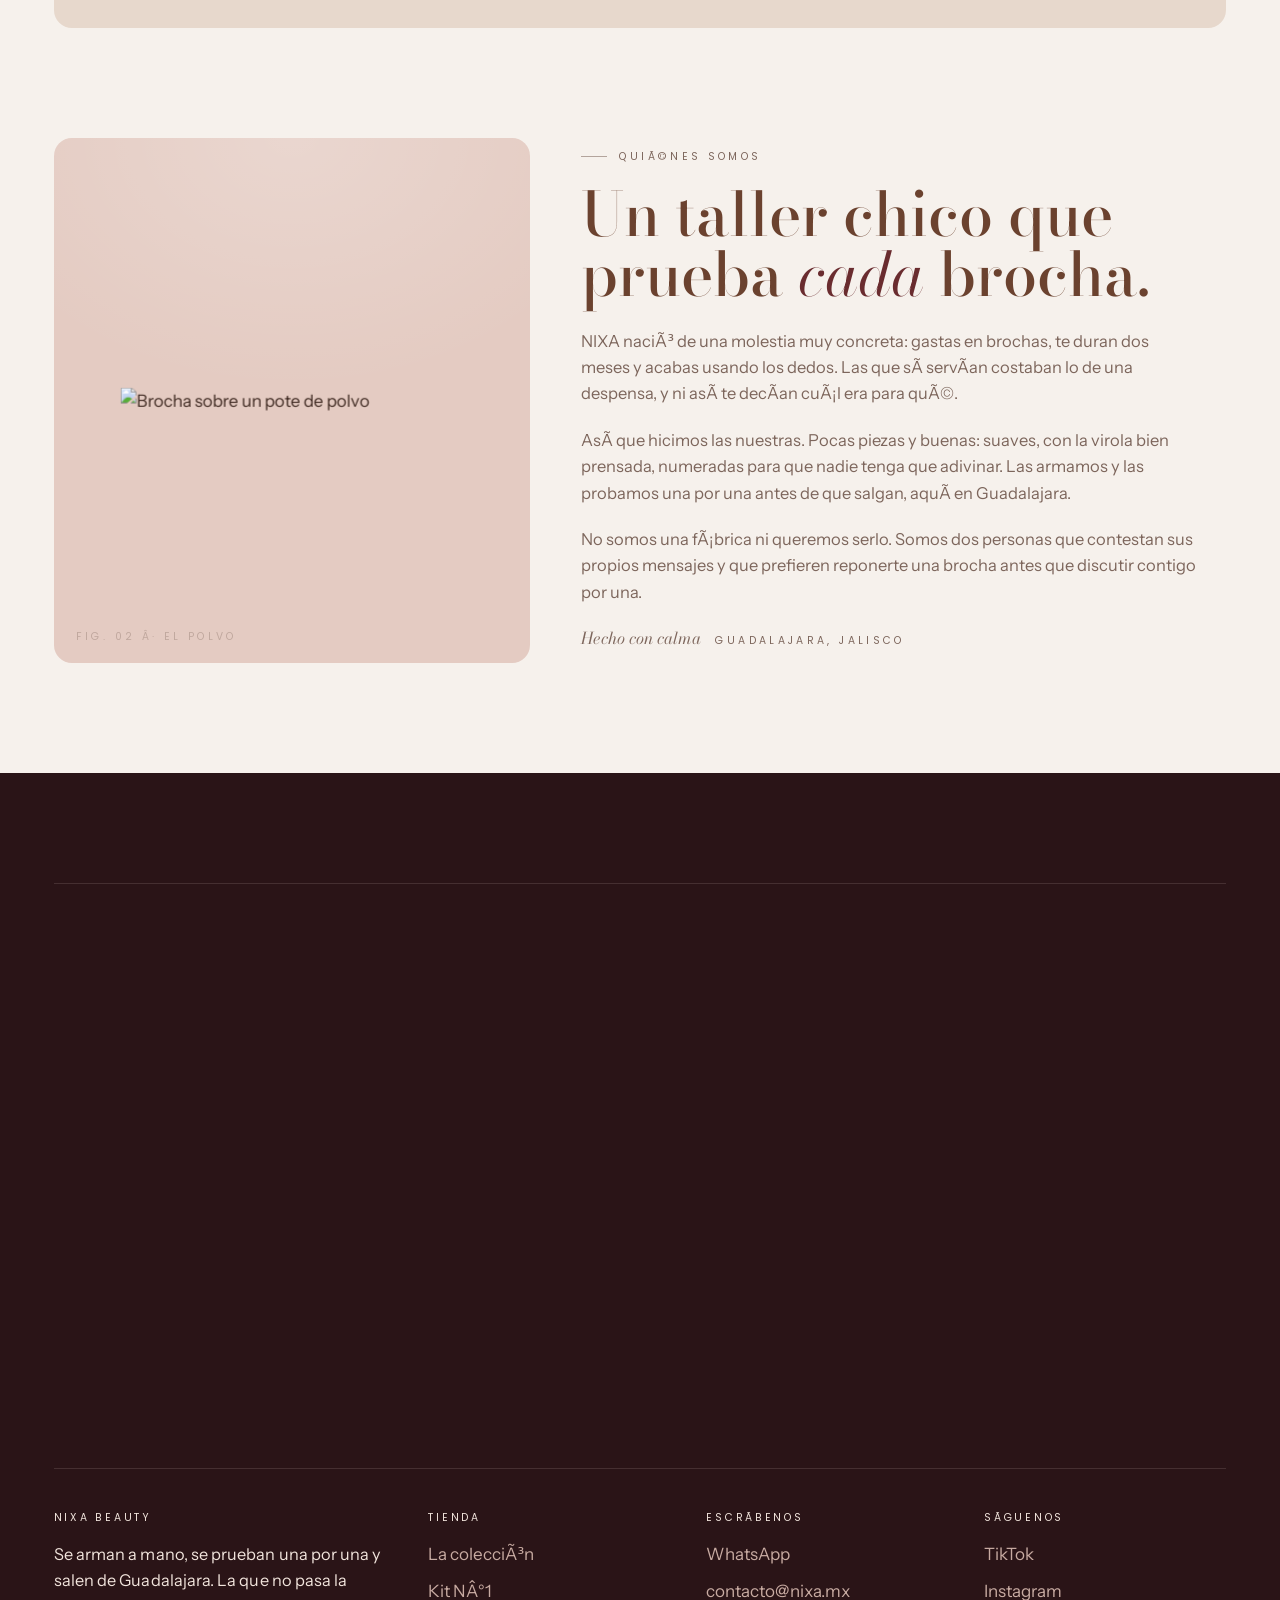
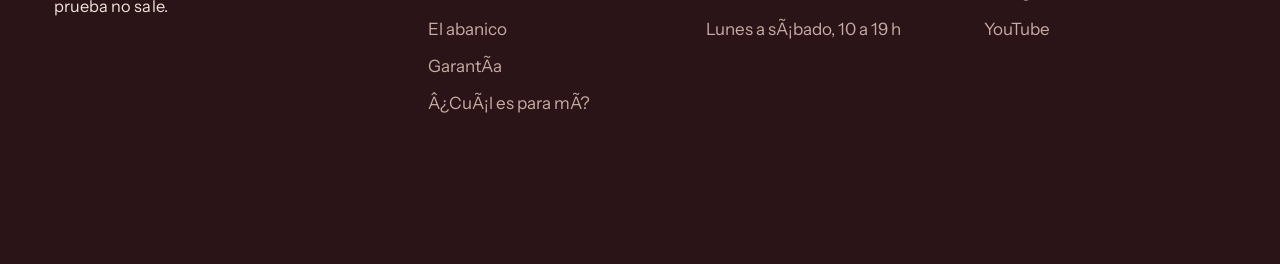
==== commit 5e93794e: "Tienda: versionar js/tienda.js (cache-bust)" ====
--- a/index.html
+++ b/index.html
@@ -4,16 +4,16 @@
 <meta charset="utf-8">
 <meta name="viewport" content="width=device-width, initial-scale=1, viewport-fit=cover">
 <meta name="theme-color" content="#2A1417">
-<meta name="description" content="NIXA BEAUTY. Diez brochas de maquillaje numeradas del 01 al 10, esponjas, tapete lavador y rizador. Armadas y probadas a mano en Guadalajara. Garantía de 90 días, sin ticket.">
-<title>NIXA BEAUTY — Diez brochas numeradas, hechas para durar</title>
+<meta name="description" content="NIXA BEAUTY. Diez brochas de maquillaje numeradas del 01 al 10, esponjas, tapete lavador y rizador. Armadas y probadas a mano en Guadalajara. GarantÃ­a de 90 dÃ­as, sin ticket.">
+<title>NIXA BEAUTY â€” Diez brochas numeradas, hechas para durar</title>
 <link rel="canonical" href="https://nixa.mx/">
 <link rel="icon" href="icon.svg" type="image/svg+xml">
 <link rel="apple-touch-icon" href="icon.png">
 <link rel="manifest" href="manifest-tienda.webmanifest">
 <meta property="og:type" content="website">
 <meta property="og:site_name" content="NIXA BEAUTY">
-<meta property="og:title" content="NIXA BEAUTY — Cada brocha sabe su lugar">
-<meta property="og:description" content="Diez brochas numeradas, esponjas, tapete y rizador. Armadas y probadas a mano en Guadalajara. Garantía de 90 días, sin ticket.">
+<meta property="og:title" content="NIXA BEAUTY â€” Cada brocha sabe su lugar">
+<meta property="og:description" content="Diez brochas numeradas, esponjas, tapete y rizador. Armadas y probadas a mano en Guadalajara. GarantÃ­a de 90 dÃ­as, sin ticket.">
 <meta property="og:url" content="https://nixa.mx/">
 <meta property="og:image" content="https://jjtlkneoxmgcyrifckdf.supabase.co/storage/v1/object/public/panel/img/hero-tocador.jpg">
 <meta name="twitter:card" content="summary_large_image">
@@ -34,20 +34,20 @@
 </div>
 
 <div class="aviso" role="note">
-  <span><b>Garantía de 90 días, sin ticket</b> <i></i> <b>Envío el mismo día en Guadalajara</b> <i></i> <b>Pagas aquí, seguro</b></span>
+  <span><b>GarantÃ­a de 90 dÃ­as, sin ticket</b> <i></i> <b>EnvÃ­o el mismo dÃ­a en Guadalajara</b> <i></i> <b>Pagas aquÃ­, seguro</b></span>
 </div>
 
 <header class="top" id="top">
   <div class="w">
     <div class="top__izq">
-      <button class="hamb" id="btnMenu" type="button" aria-label="Abrir menú" aria-controls="menu" aria-expanded="false">
+      <button class="hamb" id="btnMenu" type="button" aria-label="Abrir menÃº" aria-controls="menu" aria-expanded="false">
         <svg viewBox="0 0 22 12" aria-hidden="true"><path d="M0 1h22M0 11h22"/></svg>
       </button>
       <nav class="nav" aria-label="Secciones">
         <a href="#abanico">El abanico</a>
-        <a href="#kit">Kit N°1</a>
+        <a href="#kit">Kit NÂ°1</a>
         <a href="#tienda">Tienda</a>
-        <a href="#garantia">Garantía</a>
+        <a href="#garantia">GarantÃ­a</a>
         <a href="#preguntas">Preguntas</a>
       </nav>
     </div>
@@ -55,13 +55,13 @@
       <svg viewBox="0 0 1368 608" role="img" aria-label="NIXA BEAUTY"><use href="#nixa"/></svg>
     </a>
     <div class="top__der">
-      <button class="ayudar" id="btnAyudaTop" type="button">¿Cuál es para mí?</button>
+      <button class="ayudar" id="btnAyudaTop" type="button">Â¿CuÃ¡l es para mÃ­?</button>
       <button class="bolsa-btn" id="btnBolsa" type="button" aria-label="Abrir la bolsa">
         <span class="bolsa-btn__ico" aria-hidden="true">
-          <!-- La bolsa va maciza y el abanico va CALADO: se ve el fondo a través de él.
-               Por eso el cuerpo lleva máscara y el abanico se pinta de negro dentro
+          <!-- La bolsa va maciza y el abanico va CALADO: se ve el fondo a travÃ©s de Ã©l.
+               Por eso el cuerpo lleva mÃ¡scara y el abanico se pinta de negro dentro
                de ella (negro = hueco). Si el sprite no cargara, la bolsa queda llena
-               y entera, que es una degradación decente. -->
+               y entera, que es una degradaciÃ³n decente. -->
           <svg viewBox="0 0 30 32">
             <mask id="calaBolsa" maskUnits="userSpaceOnUse" x="0" y="0" width="30" height="32">
               <rect width="30" height="32" fill="#fff"/>
@@ -78,17 +78,17 @@
   <i class="top__progreso" id="progreso" aria-hidden="true"></i>
 </header>
 
-<nav class="menu" id="menu" aria-label="Menú">
-  <button class="cerrar" type="button" aria-label="Cerrar menú" data-cierra-menu>
+<nav class="menu" id="menu" aria-label="MenÃº">
+  <button class="cerrar" type="button" aria-label="Cerrar menÃº" data-cierra-menu>
     <svg viewBox="0 0 18 18" aria-hidden="true"><path d="M1 1l16 16M17 1L1 17"/></svg>
   </button>
   <a href="#abanico">El abanico<small>Las diez, en orden</small></a>
-  <a href="#kit">Kit N°1<small>Empieza aquí</small></a>
+  <a href="#kit">Kit NÂ°1<small>Empieza aquÃ­</small></a>
   <a href="#tienda">Tienda<small>05 piezas</small></a>
-  <a href="#garantia">Garantía<small>90 días</small></a>
-  <a href="#preguntas">Preguntas<small>Envíos y pagos</small></a>
+  <a href="#garantia">GarantÃ­a<small>90 dÃ­as</small></a>
+  <a href="#preguntas">Preguntas<small>EnvÃ­os y pagos</small></a>
   <div class="menu__pie">
-    <button class="btn btn--ancho" type="button" data-abre-ayuda>¿Cuál es para mí?</button>
+    <button class="btn btn--ancho" type="button" data-abre-ayuda>Â¿CuÃ¡l es para mÃ­?</button>
     <a class="btn btn--linea btn--ancho" id="waMenu" href="#" target="_blank" rel="noopener">Dudas por WhatsApp</a>
   </div>
 </nav>
@@ -101,13 +101,13 @@
   <svg class="portada__marca" viewBox="0 0 885.8 955.7" aria-hidden="true"><use href="#abanico"/></svg>
   <div class="w portada__w">
     <div class="portada__txt">
-      <span class="ced ced--linea rev">Brochas de maquillaje · Guadalajara</span>
+      <span class="ced ced--linea rev">Brochas de maquillaje Â· Guadalajara</span>
       <h1 id="heroTitulo">Cada brocha sabe <em>su lugar.</em></h1>
-      <p class="lede rev rev--2">Diez brochas numeradas del 01 al 10, esponjas, tapete y rizador. Armadas y probadas con las manos. Si algo falla en noventa días, lo reponemos sin ticket.</p>
+      <p class="lede rev rev--2">Diez brochas numeradas del 01 al 10, esponjas, tapete y rizador. Armadas y probadas con las manos. Si algo falla en noventa dÃ­as, lo reponemos sin ticket.</p>
       <div class="portada__cta rev rev--3">
         <a class="btn btn--rosa" href="#abanico">Conoce las diez
           <svg class="flecha" viewBox="0 0 13 9" aria-hidden="true"><path d="M0 4.5h11M8 1l3.5 3.5L8 8"/></svg></a>
-        <button class="link link--claro" type="button" id="verKit">El Kit N°1 · <span id="precioHero">$298</span></button>
+        <button class="link link--claro" type="button" id="verKit">El Kit NÂ°1 Â· <span id="precioHero">$298</span></button>
       </div>
     </div>
 
@@ -115,14 +115,14 @@
       <figure class="obj obj--dorada" data-prof="1.35" data-giro="-8"><span class="obj__flota"><span class="obj__in"><img class="sombra" src="https://jjtlkneoxmgcyrifckdf.supabase.co/storage/v1/object/public/panel/img/obj/brocha-dorada-sombra.webp" alt=""><img src="https://jjtlkneoxmgcyrifckdf.supabase.co/storage/v1/object/public/panel/img/obj/brocha-dorada.webp" alt=""></span></span></figure>
       <figure class="obj obj--brocha" data-prof="1" data-giro="-14"><span class="obj__flota"><span class="obj__in"><img class="sombra" src="https://jjtlkneoxmgcyrifckdf.supabase.co/storage/v1/object/public/panel/img/obj/brocha-rosa-sombra.webp" alt=""><img src="https://jjtlkneoxmgcyrifckdf.supabase.co/storage/v1/object/public/panel/img/obj/brocha-rosa.webp" alt="Brocha de polvo rosa de NIXA" fetchpriority="high"></span></span></figure>
       <figure class="obj obj--esponja" data-prof=".55" data-giro="18"><span class="obj__flota"><span class="obj__in"><img class="sombra" src="https://jjtlkneoxmgcyrifckdf.supabase.co/storage/v1/object/public/panel/img/obj/esponja-sombra.webp" alt=""><img src="https://jjtlkneoxmgcyrifckdf.supabase.co/storage/v1/object/public/panel/img/obj/esponja.webp" alt="Esponja de maquillaje"></span></span></figure>
-      <figure class="obj obj--rizador" data-prof=".35" data-giro="-24"><span class="obj__flota"><span class="obj__in"><img class="sombra" src="https://jjtlkneoxmgcyrifckdf.supabase.co/storage/v1/object/public/panel/img/obj/rizador-sombra.webp" alt=""><img src="https://jjtlkneoxmgcyrifckdf.supabase.co/storage/v1/object/public/panel/img/obj/rizador.webp" alt="Rizador de pestañas"></span></span></figure>
+      <figure class="obj obj--rizador" data-prof=".35" data-giro="-24"><span class="obj__flota"><span class="obj__in"><img class="sombra" src="https://jjtlkneoxmgcyrifckdf.supabase.co/storage/v1/object/public/panel/img/obj/rizador-sombra.webp" alt=""><img src="https://jjtlkneoxmgcyrifckdf.supabase.co/storage/v1/object/public/panel/img/obj/rizador.webp" alt="Rizador de pestaÃ±as"></span></span></figure>
       <div class="sello-giro"><svg viewBox="0 0 1410 1410"><use href="#sello"/></svg></div>
     </div>
   </div>
   <ul class="portada__confia rev rev--4" aria-label="Lo que prometemos">
-    <li><span class="num">01</span>Garantía de 90 días, sin ticket</li>
-    <li><span class="num">02</span>Mismo día en Guadalajara</li>
-    <li><span class="num">03</span>Pago seguro en la página</li>
+    <li><span class="num">01</span>GarantÃ­a de 90 dÃ­as, sin ticket</li>
+    <li><span class="num">02</span>Mismo dÃ­a en Guadalajara</li>
+    <li><span class="num">03</span>Pago seguro en la pÃ¡gina</li>
     <li class="cue"><i></i>Baja</li>
   </ul>
 </section>
@@ -132,7 +132,7 @@
   <div class="cinta__riel" id="cinta"></div>
 </div>
 
-<!-- ============ 3. EL ABANICO — las diez, en orden ============ -->
+<!-- ============ 3. EL ABANICO â€” las diez, en orden ============ -->
 <section class="aba" id="abanico" aria-labelledby="abaTitulo">
   <div class="w">
     <div class="aba__cab">
@@ -140,7 +140,7 @@
         <span class="ced ced--linea rev">El abanico</span>
         <h2 id="abaTitulo" class="rev rev--2">Diez brochas. <em>Ninguna</em> de adorno.</h2>
       </div>
-      <p class="lede rev rev--3">Cada una lleva su número y su oficio en el mango. Ábrelo y mira qué hace cada una: de la piel a las cejas, en el orden en que se usan.</p>
+      <p class="lede rev rev--3">Cada una lleva su nÃºmero y su oficio en el mango. Ãbrelo y mira quÃ© hace cada una: de la piel a las cejas, en el orden en que se usan.</p>
     </div>
 
     <div class="aba__caja rev">
@@ -164,7 +164,7 @@
       </div>
     </div>
 
-    <!-- riel de números -->
+    <!-- riel de nÃºmeros -->
     <div class="aba__pie rev">
       <button class="aba__flecha" id="abaAnt" type="button" aria-label="Brocha anterior">
         <svg viewBox="0 0 15 10" aria-hidden="true"><path d="M14 5H1M5 1L1 5l4 4"/></svg></button>
@@ -172,52 +172,52 @@
       <button class="aba__flecha" id="abaSig" type="button" aria-label="Brocha siguiente">
         <svg viewBox="0 0 15 10" aria-hidden="true"><path d="M1 5h13M10 1l4 4-4 4"/></svg></button>
     </div>
-    <p class="aba__cierre rev">Las diez vienen juntas en el <button class="link" type="button" id="abaAlKit">Kit N°1</button>, con el mapa del rostro impreso.</p>
-  </div>
-</section>
-
-<!-- ============ 4. KIT N°1 — primero se enseña, al final se vende ============ -->
+    <p class="aba__cierre rev">Las diez vienen juntas en el <button class="link" type="button" id="abaAlKit">Kit NÂ°1</button>, con el mapa del rostro impreso.</p>
+  </div>
+</section>
+
+<!-- ============ 4. KIT NÂ°1 â€” primero se enseÃ±a, al final se vende ============ -->
 <section class="kit" id="kit">
   <div class="w">
     <div class="kit__cab">
       <div>
-        <span class="ced ced--linea rev">N°01 · El kit</span>
+        <span class="ced ced--linea rev">NÂ°01 Â· El kit</span>
         <h2 class="rev rev--2">Todo lo que necesitas para empezar, <em>en una caja.</em></h2>
       </div>
-      <p class="lede rev rev--3">Para quien empieza de cero o quiere dejar de adivinar. Diez brochas, ni una más.</p>
+      <p class="lede rev rev--3">Para quien empieza de cero o quiere dejar de adivinar. Diez brochas, ni una mÃ¡s.</p>
     </div>
 
     <div class="kit__grid">
       <div class="kit__escena rev" id="kitEscena">
         <div class="placa placa--arena kit__placa">
-          <figure class="obj obj--kit"><span class="obj__flota"><span class="obj__in"><img class="sombra" src="https://jjtlkneoxmgcyrifckdf.supabase.co/storage/v1/object/public/panel/img/obj/kit-sombra.webp" alt=""><img src="https://jjtlkneoxmgcyrifckdf.supabase.co/storage/v1/object/public/panel/img/obj/kit.webp" alt="Las diez brochas del Kit N°1 abiertas en abanico sobre su estuche" loading="lazy"></span></span></figure>
+          <figure class="obj obj--kit"><span class="obj__flota"><span class="obj__in"><img class="sombra" src="https://jjtlkneoxmgcyrifckdf.supabase.co/storage/v1/object/public/panel/img/obj/kit-sombra.webp" alt=""><img src="https://jjtlkneoxmgcyrifckdf.supabase.co/storage/v1/object/public/panel/img/obj/kit.webp" alt="Las diez brochas del Kit NÂ°1 abiertas en abanico sobre su estuche" loading="lazy"></span></span></figure>
           <figure class="obj obj--esp2"><span class="obj__flota"><span class="obj__in"><img class="sombra" src="https://jjtlkneoxmgcyrifckdf.supabase.co/storage/v1/object/public/panel/img/obj/esponja-sombra.webp" alt=""><img src="https://jjtlkneoxmgcyrifckdf.supabase.co/storage/v1/object/public/panel/img/obj/esponja.webp" alt="" loading="lazy"></span></span></figure>
           <div class="mapa-card" id="mapaCard"></div>
           <button class="pin" type="button" data-pin="1" style="--x:52%;--y:26%" aria-label="Diez brochas numeradas"><span>01</span></button>
-          <button class="pin" type="button" data-pin="2" style="--x:56%;--y:70%" aria-label="Estuche rígido"><span>02</span></button>
+          <button class="pin" type="button" data-pin="2" style="--x:56%;--y:70%" aria-label="Estuche rÃ­gido"><span>02</span></button>
           <button class="pin" type="button" data-pin="3" style="--x:86%;--y:64%" aria-label="Dos esponjas"><span>03</span></button>
           <button class="pin" type="button" data-pin="4" style="--x:16%;--y:78%" aria-label="Mapa del rostro"><span>04</span></button>
-          <span class="fig placa__fig">Fig. 01 · Kit N°1</span>
+          <span class="fig placa__fig">Fig. 01 Â· Kit NÂ°1</span>
         </div>
       </div>
 
       <div class="kit__txt">
         <span class="ced rev">Lo que abres</span>
         <ol class="incluye rev rev--2" id="incluye">
-          <li data-pin="1"><span class="n num">01</span><span><b>Diez brochas numeradas</b>Con el oficio grabado en el mango. No vuelves a adivinar cuál era.</span></li>
-          <li data-pin="2"><span class="n num">02</span><span><b>Estuche rígido con cierre</b>Para que viajen sin doblarse ni soltar pelo.</span></li>
+          <li data-pin="1"><span class="n num">01</span><span><b>Diez brochas numeradas</b>Con el oficio grabado en el mango. No vuelves a adivinar cuÃ¡l era.</span></li>
+          <li data-pin="2"><span class="n num">02</span><span><b>Estuche rÃ­gido con cierre</b>Para que viajen sin doblarse ni soltar pelo.</span></li>
           <li data-pin="3"><span class="n num">03</span><span><b>Dos esponjas de maquillaje</b>Para la base y el corrector, sin marcas.</span></li>
-          <li data-pin="4"><span class="n num">04</span><span><b>El mapa del rostro impreso</b>Qué brocha va en qué zona, en una tarjeta.</span></li>
+          <li data-pin="4"><span class="n num">04</span><span><b>El mapa del rostro impreso</b>QuÃ© brocha va en quÃ© zona, en una tarjeta.</span></li>
         </ol>
       </div>
     </div>
 
-    <!-- y hasta aquí, el precio -->
+    <!-- y hasta aquÃ­, el precio -->
     <div class="kit__compra rev" id="kitCompra">
       <div class="kit__compra__l">
-        <span class="ced">Kit N°1 · las diez</span>
+        <span class="ced">Kit NÂ°1 Â· las diez</span>
         <span class="kit__precio"><span id="precioKit">$298</span><small>MXN</small></span>
-        <span class="kit__envio">Envío gratis desde $599 · en Guadalajara, el mismo día</span>
+        <span class="kit__envio">EnvÃ­o gratis desde $599 Â· en Guadalajara, el mismo dÃ­a</span>
       </div>
       <div class="kit__compra__r">
         <button class="btn btn--grande" id="agregaKit" type="button">Agregar a la bolsa
@@ -233,13 +233,13 @@
   <div class="w">
     <div class="cab">
       <div>
-        <span class="ced ced--linea rev">La colección</span>
+        <span class="ced ced--linea rev">La colecciÃ³n</span>
         <h2 class="rev rev--2">Cinco piezas. <em>Nada</em> que sobre.</h2>
       </div>
-      <p class="lede rev rev--3">Del polvo a las pestañas. Cada pieza se elige, se prueba y se envía desde Guadalajara.</p>
-    </div>
-
-    <!-- recompra rápida: solo aparece si ya compraste -->
+      <p class="lede rev rev--3">Del polvo a las pestaÃ±as. Cada pieza se elige, se prueba y se envÃ­a desde Guadalajara.</p>
+    </div>
+
+    <!-- recompra rÃ¡pida: solo aparece si ya compraste -->
     <div class="otravez" id="otraVez" hidden>
       <div class="otravez__cab"><span class="ced">Lo tuyo, otra vez</span><button class="link link--min" type="button" id="olvidaHist">Ocultar</button></div>
       <div class="otravez__fila" id="otraVezFila"></div>
@@ -250,15 +250,15 @@
     <div class="vitrina__pie rev">
       <div class="nota">
         <svg viewBox="0 0 885.8 955.7" aria-hidden="true"><use href="#abanico"/></svg>
-        <div><span class="ced">Cómo se compra</span>
-        <p>Pagas aquí mismo, con tarjeta, meses sin intereses, transferencia u OXXO. Te llega el correo de confirmación y, si prefieres, seguimos el envío por WhatsApp.</p></div>
-      </div>
-      <button class="btn btn--linea" type="button" data-abre-ayuda>¿Cuál es para mí? · 3 preguntas</button>
-    </div>
-  </div>
-</section>
-
-<!-- ============ 6. GARANTÍA — el certificado ============ -->
+        <div><span class="ced">CÃ³mo se compra</span>
+        <p>Pagas aquÃ­ mismo, con tarjeta, meses sin intereses, transferencia u OXXO. Te llega el correo de confirmaciÃ³n y, si prefieres, seguimos el envÃ­o por WhatsApp.</p></div>
+      </div>
+      <button class="btn btn--linea" type="button" data-abre-ayuda>Â¿CuÃ¡l es para mÃ­? Â· 3 preguntas</button>
+    </div>
+  </div>
+</section>
+
+<!-- ============ 6. GARANTÃA â€” el certificado ============ -->
 <section class="noche" id="garantia">
   <svg class="noche__marca" viewBox="0 0 885.8 955.7" aria-hidden="true"><use href="#abanico"/></svg>
   <div class="w noche__grid">
@@ -266,11 +266,11 @@
       <div class="cert__hoja">
         <div class="cert__cab">
           <svg class="cert__logo" viewBox="0 0 1368 826" aria-hidden="true"><use href="#lockup"/></svg>
-          <span class="cert__folio num">FOLIO <b id="certFolio">—</b></span>
+          <span class="cert__folio num">FOLIO <b id="certFolio">â€”</b></span>
         </div>
-        <span class="ced">Certificado de garantía</span>
-        <p class="cert__n"><span class="num" data-cuenta="90">0</span><span>días</span></p>
-        <p class="cert__txt">Cubre pelo suelto, virola floja y cerdas que rayen, en cualquier pieza NIXA, desde el día que te llega.</p>
+        <span class="ced">Certificado de garantÃ­a</span>
+        <p class="cert__n"><span class="num" data-cuenta="90">0</span><span>dÃ­as</span></p>
+        <p class="cert__txt">Cubre pelo suelto, virola floja y cerdas que rayen, en cualquier pieza NIXA, desde el dÃ­a que te llega.</p>
         <ul class="cert__lista">
           <li><i></i>Sin ticket ni caja original</li>
           <li><i></i>Sin devolver la pieza vieja</li>
@@ -284,15 +284,15 @@
     </div>
 
     <div class="noche__txt">
-      <span class="ced ced--linea rev">La garantía</span>
+      <span class="ced ced--linea rev">La garantÃ­a</span>
       <h2 class="rev rev--2">Si suelta pelo, la reponemos. <em>Sin ticket.</em></h2>
-      <p class="rev rev--3">Antes de que un set salga, cada pieza se pasa por la mano. Si raya, si se afloja o si suelta, no se envía. Y si algo se nos va, lo arreglamos nosotros, no tú.</p>
+      <p class="rev rev--3">Antes de que un set salga, cada pieza se pasa por la mano. Si raya, si se afloja o si suelta, no se envÃ­a. Y si algo se nos va, lo arreglamos nosotros, no tÃº.</p>
       <ol class="pasos3 rev rev--3">
-        <li><span class="n num">01</span><div><b>Nos mandas una foto</b><span>Por WhatsApp, sin formulario. Contesta una persona el mismo día.</span></div></li>
+        <li><span class="n num">01</span><div><b>Nos mandas una foto</b><span>Por WhatsApp, sin formulario. Contesta una persona el mismo dÃ­a.</span></div></li>
         <li><span class="n num">02</span><div><b>Confirmamos y sale</b><span>Sin peritajes ni preguntas raras. Nos basta con verlo.</span></div></li>
-        <li><span class="n num">03</span><div><b>Te llega la nueva</b><span>La vieja te la quedas. Sirve para prácticas o para el neceser de viaje.</span></div></li>
+        <li><span class="n num">03</span><div><b>Te llega la nueva</b><span>La vieja te la quedas. Sirve para prÃ¡cticas o para el neceser de viaje.</span></div></li>
       </ol>
-      <div class="rev rev--4"><a class="btn btn--claro" id="waGarantia" href="#" target="_blank" rel="noopener">Tengo una duda sobre la garantía</a></div>
+      <div class="rev rev--4"><a class="btn btn--claro" id="waGarantia" href="#" target="_blank" rel="noopener">Tengo una duda sobre la garantÃ­a</a></div>
     </div>
   </div>
 </section>
@@ -311,7 +311,7 @@
     </div>
     <div class="preg rev" id="preg"></div>
     <div class="faq__mas rev">
-      <div><span class="ced">¿No está la tuya?</span><p>Escríbenos y contestamos el mismo día. Del otro lado hay una persona.</p></div>
+      <div><span class="ced">Â¿No estÃ¡ la tuya?</span><p>EscrÃ­benos y contestamos el mismo dÃ­a. Del otro lado hay una persona.</p></div>
       <a class="btn btn--linea" id="waFaq" href="#" target="_blank" rel="noopener">Preguntar por WhatsApp</a>
     </div>
   </div>
@@ -323,15 +323,15 @@
     <div class="somos__esc rev">
       <div class="placa placa--rosa somos__placa">
         <figure class="obj obj--pote"><span class="obj__flota"><span class="obj__in"><img class="sombra" src="https://jjtlkneoxmgcyrifckdf.supabase.co/storage/v1/object/public/panel/img/obj/brocha-pote-sombra.webp" alt=""><img src="https://jjtlkneoxmgcyrifckdf.supabase.co/storage/v1/object/public/panel/img/obj/brocha-pote.webp" alt="Brocha sobre un pote de polvo" loading="lazy"></span></span></figure>
-        <span class="fig placa__fig">Fig. 02 · El polvo</span>
+        <span class="fig placa__fig">Fig. 02 Â· El polvo</span>
       </div>
     </div>
     <div class="somos__txt">
-      <span class="ced ced--linea rev">Quiénes somos</span>
+      <span class="ced ced--linea rev">QuiÃ©nes somos</span>
       <h2 class="rev rev--2">Un taller chico que prueba <em>cada</em> brocha.</h2>
-      <p class="rev rev--3">NIXA nació de una molestia muy concreta: gastas en brochas, te duran dos meses y acabas usando los dedos. Las que sí servían costaban lo de una despensa, y ni así te decían cuál era para qué.</p>
-      <p class="rev rev--3">Así que hicimos las nuestras. Pocas piezas y buenas: suaves, con la virola bien prensada, numeradas para que nadie tenga que adivinar. Las armamos y las probamos una por una antes de que salgan, aquí en Guadalajara.</p>
-      <p class="rev rev--3">No somos una fábrica ni queremos serlo. Somos dos personas que contestan sus propios mensajes y que prefieren reponerte una brocha antes que discutir contigo por una.</p>
+      <p class="rev rev--3">NIXA naciÃ³ de una molestia muy concreta: gastas en brochas, te duran dos meses y acabas usando los dedos. Las que sÃ­ servÃ­an costaban lo de una despensa, y ni asÃ­ te decÃ­an cuÃ¡l era para quÃ©.</p>
+      <p class="rev rev--3">AsÃ­ que hicimos las nuestras. Pocas piezas y buenas: suaves, con la virola bien prensada, numeradas para que nadie tenga que adivinar. Las armamos y las probamos una por una antes de que salgan, aquÃ­ en Guadalajara.</p>
+      <p class="rev rev--3">No somos una fÃ¡brica ni queremos serlo. Somos dos personas que contestan sus propios mensajes y que prefieren reponerte una brocha antes que discutir contigo por una.</p>
       <p class="firma rev rev--4">Hecho con calma <span class="ced">Guadalajara, Jalisco</span></p>
     </div>
   </div>
@@ -354,23 +354,23 @@
       <div class="pie__col rev rev--2">
         <h4>Tienda</h4>
         <ul>
-          <li><a href="#tienda">La colección</a></li>
-          <li><a href="#kit">Kit N°1</a></li>
+          <li><a href="#tienda">La colecciÃ³n</a></li>
+          <li><a href="#kit">Kit NÂ°1</a></li>
           <li><a href="#abanico">El abanico</a></li>
-          <li><a href="#garantia">Garantía</a></li>
-          <li><button type="button" id="btnAyudaPie">¿Cuál es para mí?</button></li>
+          <li><a href="#garantia">GarantÃ­a</a></li>
+          <li><button type="button" id="btnAyudaPie">Â¿CuÃ¡l es para mÃ­?</button></li>
         </ul>
       </div>
       <div class="pie__col rev rev--3">
-        <h4>Escríbenos</h4>
+        <h4>EscrÃ­benos</h4>
         <ul>
           <li><a id="waPie" href="#" target="_blank" rel="noopener">WhatsApp</a></li>
           <li><a href="mailto:contacto@nixa.mx">contacto@nixa.mx</a></li>
-          <li><span>Lunes a sábado, 10 a 19 h</span></li>
+          <li><span>Lunes a sÃ¡bado, 10 a 19 h</span></li>
         </ul>
       </div>
       <div class="pie__col rev rev--4">
-        <h4>Síguenos</h4>
+        <h4>SÃ­guenos</h4>
         <ul>
           <li><a href="https://www.tiktok.com/@nixa.mx" target="_blank" rel="noopener">TikTok</a></li>
           <li><a href="https://www.instagram.com/nixa.mx" target="_blank" rel="noopener">Instagram</a></li>
@@ -379,15 +379,15 @@
       </div>
     </div>
     <div class="pie__bajo rev rev--4">
-      <span>© 2026 NIXA BEAUTY · Guadalajara, Jalisco, México</span>
-      <span class="pie__pagos">Tarjeta · Meses sin intereses · OXXO · Transferencia</span>
+      <span>Â© 2026 NIXA BEAUTY Â· Guadalajara, Jalisco, MÃ©xico</span>
+      <span class="pie__pagos">Tarjeta Â· Meses sin intereses Â· OXXO Â· Transferencia</span>
     </div>
   </div>
 </footer>
 
-<!-- barra móvil -->
+<!-- barra mÃ³vil -->
 <div class="barra-mov" id="barraMov">
-  <button class="btn" type="button" id="barraComprar">Comprar el Kit N°1 · <span id="precioBarra">$298</span></button>
+  <button class="btn" type="button" id="barraComprar">Comprar el Kit NÂ°1 Â· <span id="precioBarra">$298</span></button>
   <a class="wa" id="waBarra" href="#" target="_blank" rel="noopener" aria-label="Dudas por WhatsApp">
     <svg viewBox="0 0 24 24" aria-hidden="true"><path d="M12 2a10 10 0 0 0-8.6 15.1L2 22l5-1.3A10 10 0 1 0 12 2Zm0 18.2a8.2 8.2 0 0 1-4.2-1.2l-.3-.2-3 .8.8-2.9-.2-.3A8.2 8.2 0 1 1 12 20.2Zm4.5-6.1c-.2-.1-1.5-.7-1.7-.8s-.4-.1-.6.1-.6.8-.8 1c-.1.2-.3.2-.5.1a6.7 6.7 0 0 1-3.3-2.9c-.3-.4.3-.4.7-1.3.1-.2 0-.3 0-.4l-.8-1.8c-.2-.5-.4-.4-.6-.4h-.5a1 1 0 0 0-.7.3 3 3 0 0 0-.9 2.2 5.2 5.2 0 0 0 1.1 2.7 11.9 11.9 0 0 0 4.5 4c.6.3 1.1.4 1.5.5a3.6 3.6 0 0 0 1.6.1 2.7 2.7 0 0 0 1.8-1.3 2.2 2.2 0 0 0 .1-1.2c0-.1-.2-.2-.4-.3Z"/></svg>
   </a>
@@ -434,37 +434,37 @@
       </div>
       <div id="items"></div>
       <div class="total">
-        <div class="l">Subtotal<small>El envío se calcula en el siguiente paso</small></div>
+        <div class="l">Subtotal<small>El envÃ­o se calcula en el siguiente paso</small></div>
         <span class="v" id="total">$0</span>
       </div>
       <button class="btn btn--ancho" id="aPaso2" type="button">Continuar
         <svg class="flecha" viewBox="0 0 13 9" aria-hidden="true"><path d="M0 4.5h11M8 1l3.5 3.5L8 8"/></svg></button>
       <ul class="confia">
         <li><svg viewBox="0 0 20 20" aria-hidden="true"><path d="M3 10.5l4.5 4.5L17 5.5"/></svg><span><b>Pago seguro.</b> Nosotros nunca vemos los datos de tu tarjeta.</span></li>
-        <li><svg viewBox="0 0 20 20" aria-hidden="true"><path d="M3 10.5l4.5 4.5L17 5.5"/></svg><span><b>90 días de garantía</b> en todo lo que te llegue.</span></li>
+        <li><svg viewBox="0 0 20 20" aria-hidden="true"><path d="M3 10.5l4.5 4.5L17 5.5"/></svg><span><b>90 dÃ­as de garantÃ­a</b> en todo lo que te llegue.</span></li>
       </ul>
     </section>
 
     <!-- PASO 2 -->
     <section class="caja__paso" data-paso="2" hidden>
-      <span class="ced">A dónde va</span>
+      <span class="ced">A dÃ³nde va</span>
       <label class="campo" id="cNom"><span>Tu nombre</span>
         <input id="nom" autocomplete="name" placeholder="Nombre y apellido">
         <span class="err">Necesitamos tu nombre para el pedido.</span></label>
       <div class="campo-par">
-        <label class="campo" id="cTel"><span>WhatsApp a 10 dígitos</span>
+        <label class="campo" id="cTel"><span>WhatsApp a 10 dÃ­gitos</span>
           <input id="tel" inputmode="numeric" autocomplete="tel" placeholder="33 0000 0000" maxlength="14">
-          <span class="err">Escribe los 10 dígitos de tu WhatsApp.</span></label>
-        <label class="campo" id="cCp"><span>Código postal</span>
+          <span class="err">Escribe los 10 dÃ­gitos de tu WhatsApp.</span></label>
+        <label class="campo" id="cCp"><span>CÃ³digo postal</span>
           <input id="cp" inputmode="numeric" autocomplete="postal-code" placeholder="44160" maxlength="5">
-          <span class="err">Faltan los 5 dígitos del CP.</span></label>
+          <span class="err">Faltan los 5 dÃ­gitos del CP.</span></label>
       </div>
       <label class="campo" id="cMail"><span>Correo <small>para el comprobante</small></span>
         <input id="mail" type="email" autocomplete="email" placeholder="tu@correo.com">
         <span class="err">Revisa tu correo, algo no cuadra.</span></label>
-      <label class="campo" id="cDir"><span>Dirección de entrega</span>
-        <textarea id="dir" autocomplete="street-address" placeholder="Calle, número, colonia, ciudad"></textarea>
-        <span class="err">Nos falta la dirección.</span></label>
+      <label class="campo" id="cDir"><span>DirecciÃ³n de entrega</span>
+        <textarea id="dir" autocomplete="street-address" placeholder="Calle, nÃºmero, colonia, ciudad"></textarea>
+        <span class="err">Nos falta la direcciÃ³n.</span></label>
 
       <div class="envio-op" id="envioOp"></div>
 
@@ -476,11 +476,11 @@
     <!-- PASO 3 -->
     <section class="caja__paso" data-paso="3" hidden>
       <div class="resumen" id="resumen"></div>
-      <span class="ced">Cómo pagas</span>
+      <span class="ced">CÃ³mo pagas</span>
       <div class="pagos" id="pagos">
         <label class="pago activo"><input type="radio" name="pago" value="mp" checked>
           <span class="pago__t">Tarjeta, meses sin intereses, OXXO o transferencia</span>
-          <span class="pago__d">Te mandamos a la pantalla segura de Mercado Pago y regresas aquí. Nosotros no guardamos tu tarjeta.</span>
+          <span class="pago__d">Te mandamos a la pantalla segura de Mercado Pago y regresas aquÃ­. Nosotros no guardamos tu tarjeta.</span>
         </label>
       </div>
       <button class="btn btn--ancho btn--grande" id="pagar" type="button">Pagar <span id="pagarTotal">$0</span>
@@ -488,8 +488,8 @@
       <p class="msj" id="msjPedido" role="status"></p>
       <button class="link link--min" id="aPaso2b" type="button">Volver a la entrega</button>
       <ul class="confia">
-        <li><svg viewBox="0 0 20 20" aria-hidden="true"><path d="M3 10.5l4.5 4.5L17 5.5"/></svg><span><b>Conexión cifrada.</b> El cobro lo procesa Mercado Pago.</span></li>
-        <li><svg viewBox="0 0 20 20" aria-hidden="true"><path d="M3 10.5l4.5 4.5L17 5.5"/></svg><span><b>¿Algo salió mal?</b> Escríbenos y lo resolvemos el mismo día.</span></li>
+        <li><svg viewBox="0 0 20 20" aria-hidden="true"><path d="M3 10.5l4.5 4.5L17 5.5"/></svg><span><b>ConexiÃ³n cifrada.</b> El cobro lo procesa Mercado Pago.</span></li>
+        <li><svg viewBox="0 0 20 20" aria-hidden="true"><path d="M3 10.5l4.5 4.5L17 5.5"/></svg><span><b>Â¿Algo saliÃ³ mal?</b> EscrÃ­benos y lo resolvemos el mismo dÃ­a.</span></li>
       </ul>
     </section>
 
@@ -499,7 +499,7 @@
 <!-- ============ AYUDANTE ============ -->
 <button class="ayuda-fab" id="btnAyuda" type="button" aria-haspopup="dialog">
   <svg viewBox="0 0 20 20" aria-hidden="true"><path d="M7 7.5a3 3 0 1 1 4 2.8V13"/><circle cx="10" cy="16" r=".6" fill="currentColor" stroke="none"/></svg>
-  <span>¿Cuál es para mí?</span>
+  <span>Â¿CuÃ¡l es para mÃ­?</span>
 </button>
 <div class="hoja-tel" id="ayuda" role="dialog" aria-modal="true" aria-labelledby="tituloAyuda">
   <div class="hoja">
@@ -516,6 +516,6 @@
 <script src="https://cdn.jsdelivr.net/npm/gsap@3.15.0/dist/ScrollTrigger.min.js"></script>
 <script src="https://cdn.jsdelivr.net/npm/gsap@3.15.0/dist/SplitText.min.js"></script>
 <script src="https://cdn.jsdelivr.net/npm/lenis@1.3.4/dist/lenis.min.js"></script>
-<script src="js/tienda.js"></script>
+<script src="js/tienda.js?v=20261028-public-columns"></script>
 </body>
 </html>
--- a/css/tienda.css
+++ b/css/tienda.css
@@ -252,6 +252,11 @@
 .placa-p .placa__cab{display:flex;justify-content:space-between;align-items:flex-start;gap:12px;position:relative;z-index:2}
 .placa__no{font:400 10px/1 var(--label);letter-spacing:.24em;text-transform:uppercase;color:currentColor;opacity:.62}
 .placa__esc{flex:1;position:relative;display:block;width:100%;min-height:120px}
+/* Producto sin presentación propia: marca centrada, sin foto de otro producto */
+.placa__vacia{position:absolute;inset:0;display:grid;place-content:center;justify-items:center;gap:12px;color:var(--cafe);opacity:.85}
+.placa__vacia svg{width:clamp(52px,6vw,84px);height:auto;opacity:.5}
+.placa__vacia span{font:400 10.5px/1 var(--label);letter-spacing:.22em;text-transform:uppercase;opacity:.7}
+
 .placa-p .obj{width:var(--ancho,60%);left:50%;top:calc(50% + var(--dy,0%));translate:-50% -50%;rotate:var(--giro,0deg)}
 .placa-p .placa__txt{display:flex;justify-content:space-between;align-items:flex-end;gap:16px;position:relative;z-index:2}
 .placa-p h3{font-size:1.5rem;line-height:1.05;color:currentColor}
@@ -413,12 +418,10 @@
 
 /* icono de bolsa con el abanico */
 .bolsa-btn__ico{position:relative;width:26px;height:28px;display:block;flex:none}
-.bolsa-btn__ico>svg:first-child{width:100%;height:100%;fill:none;stroke:currentColor}
-.bolsa-btn__ico .cuerpo{stroke-width:1.4;stroke-linejoin:round}
-.bolsa-btn__ico .asa{stroke-width:1.4;stroke-linecap:round}
-/* el abanico va macizo y grande: a 26px los trazos finos se hacen mancha */
-.bolsa-btn__marca{position:absolute;left:50%;top:61%;width:15.5px;height:auto;
-  transform:translate(-50%,-50%);fill:currentColor;stroke:none}
+.bolsa-btn__ico>svg{width:100%;height:100%}
+/* bolsa llena, abanico calado. El asa se queda de línea para que se lea como asa. */
+.bolsa-btn__ico .cuerpo{fill:currentColor;stroke:none}
+.bolsa-btn__ico .asa{fill:none;stroke:currentColor;stroke-width:1.6;stroke-linecap:round}
 
 
 /* ============ base heredada de la v6, ya probada ============ */
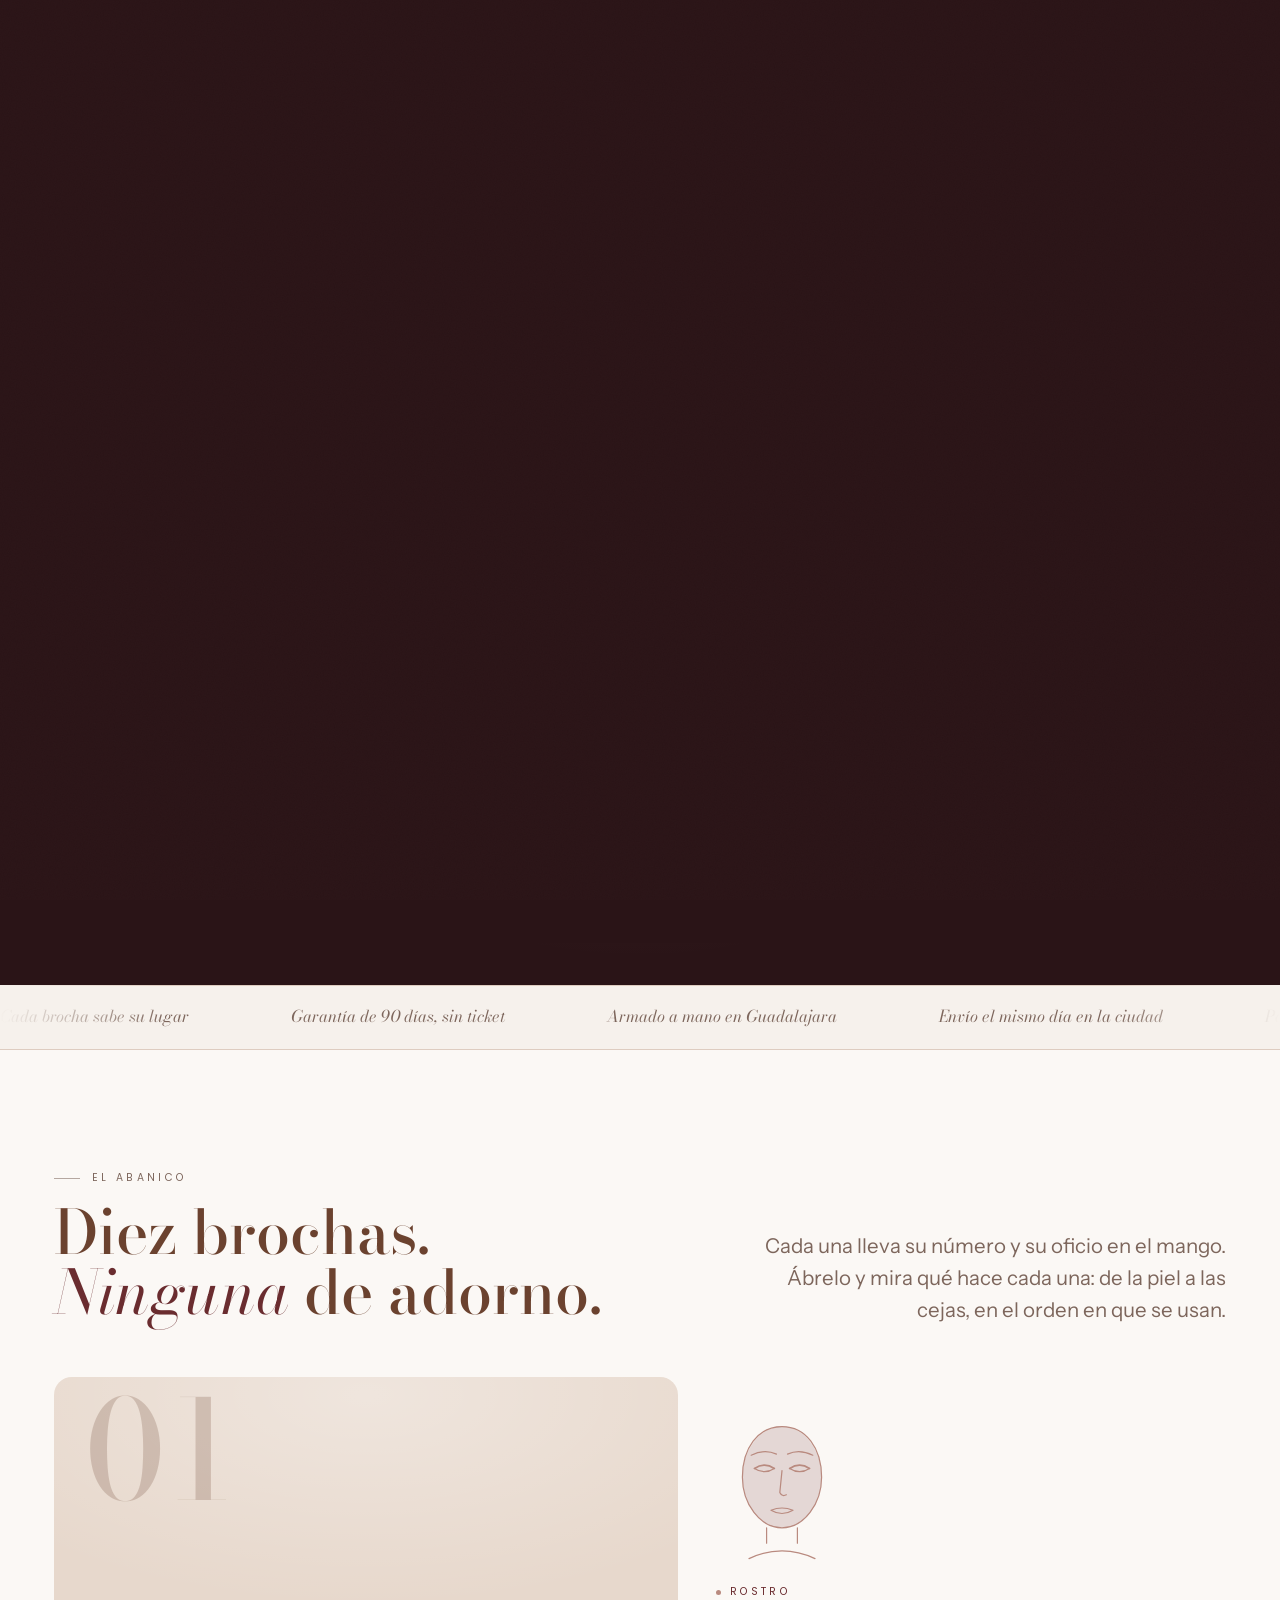
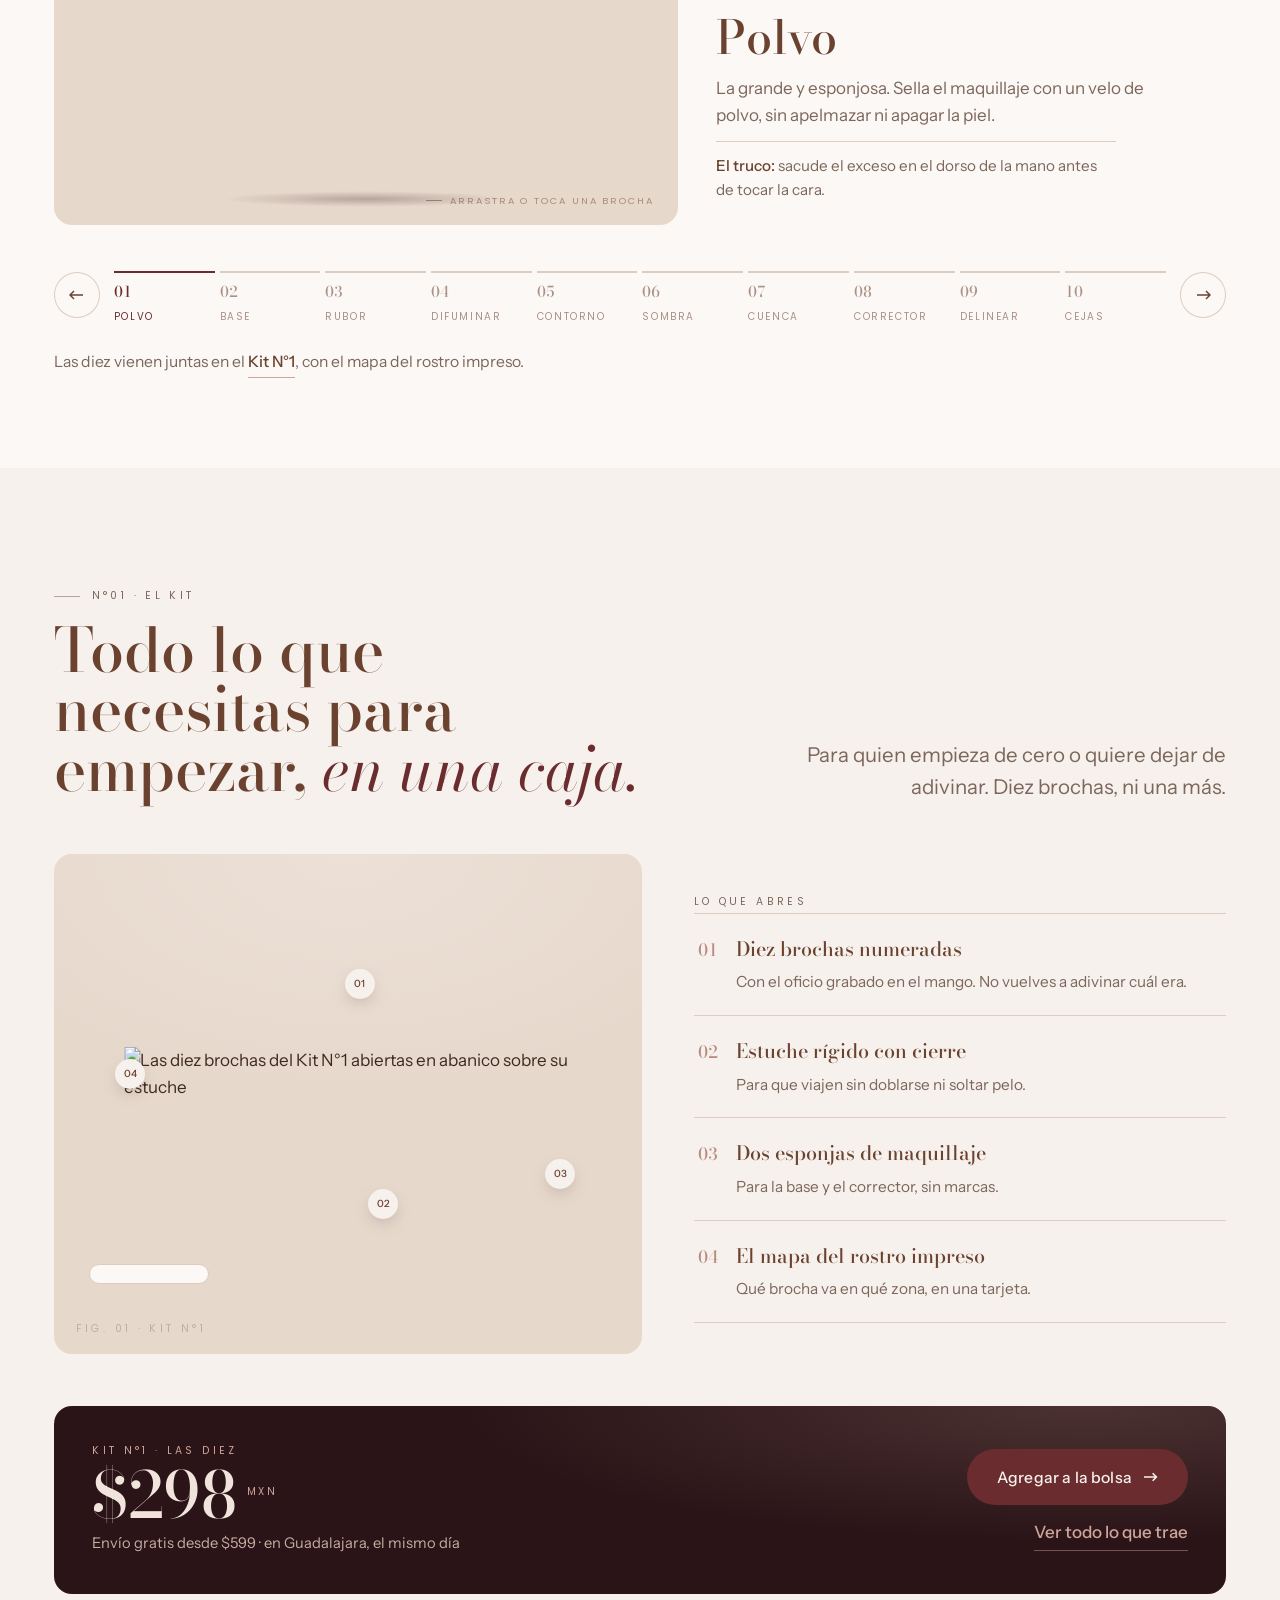
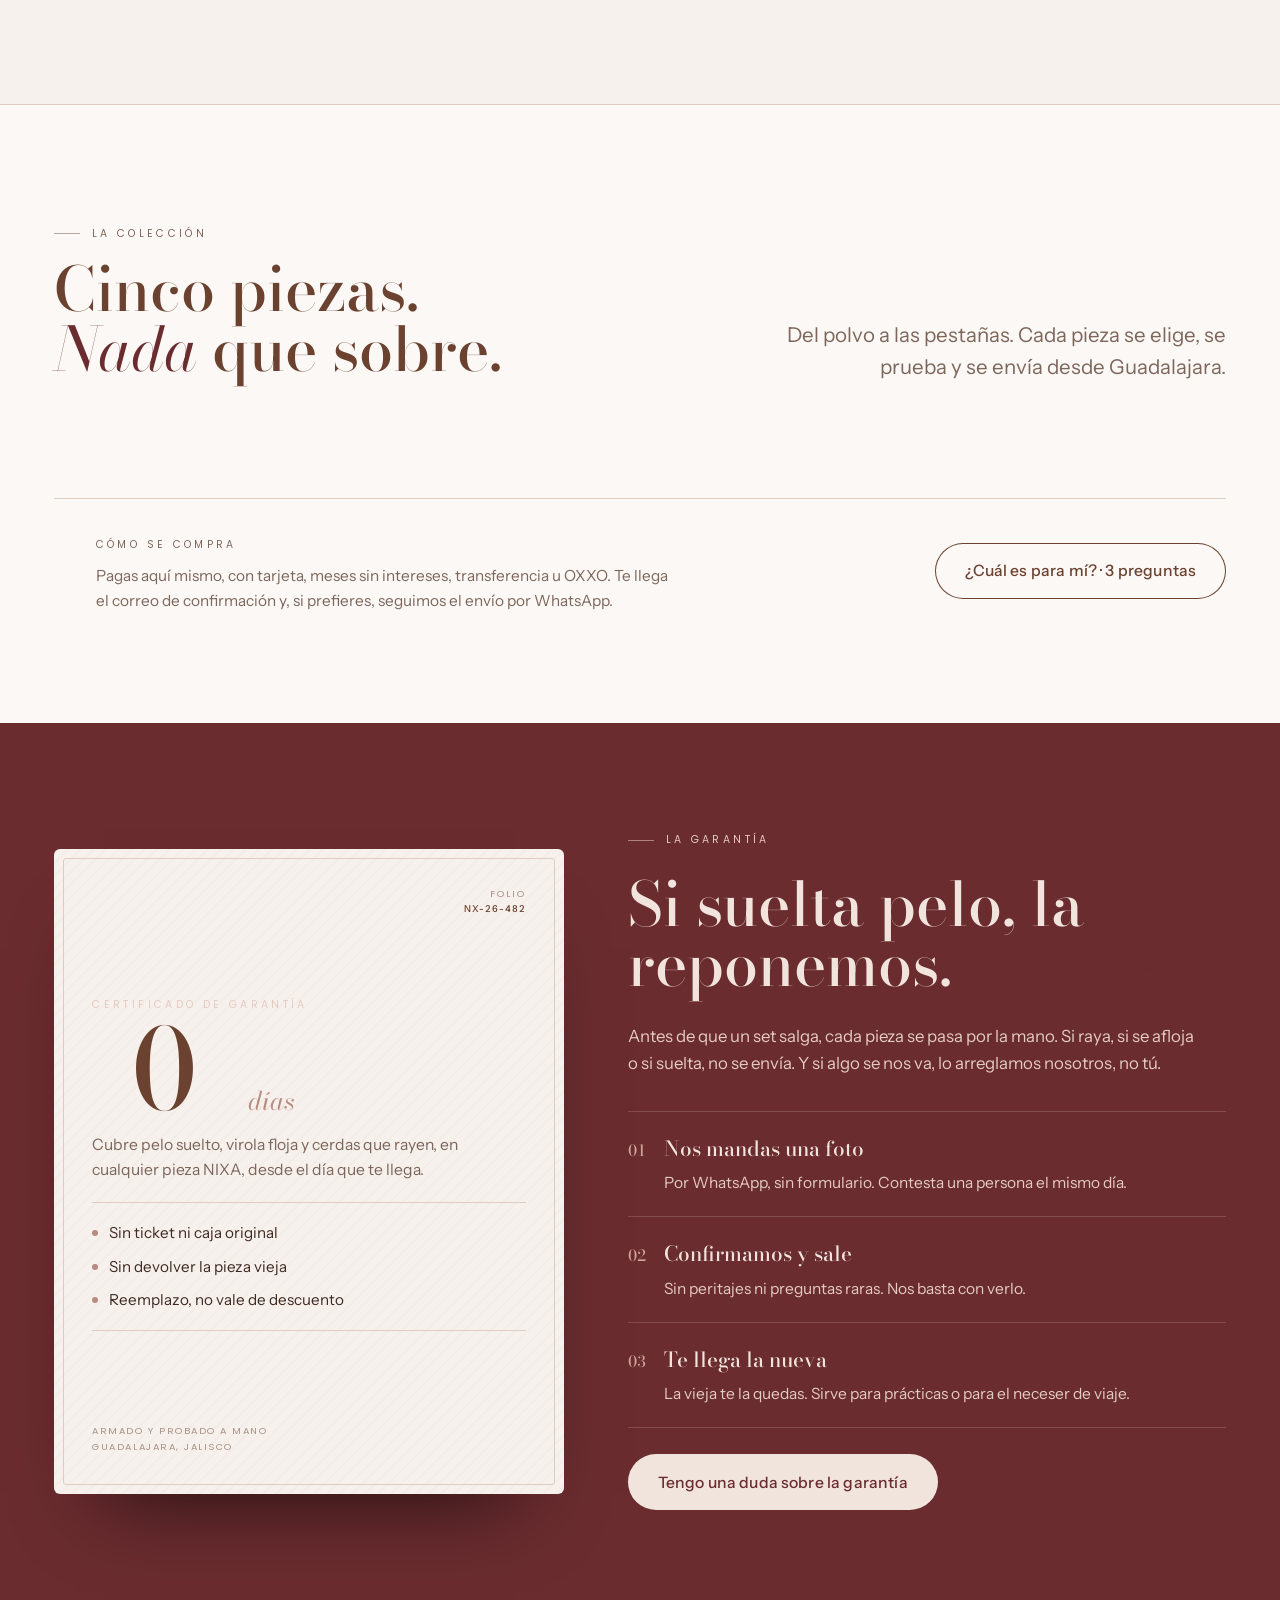
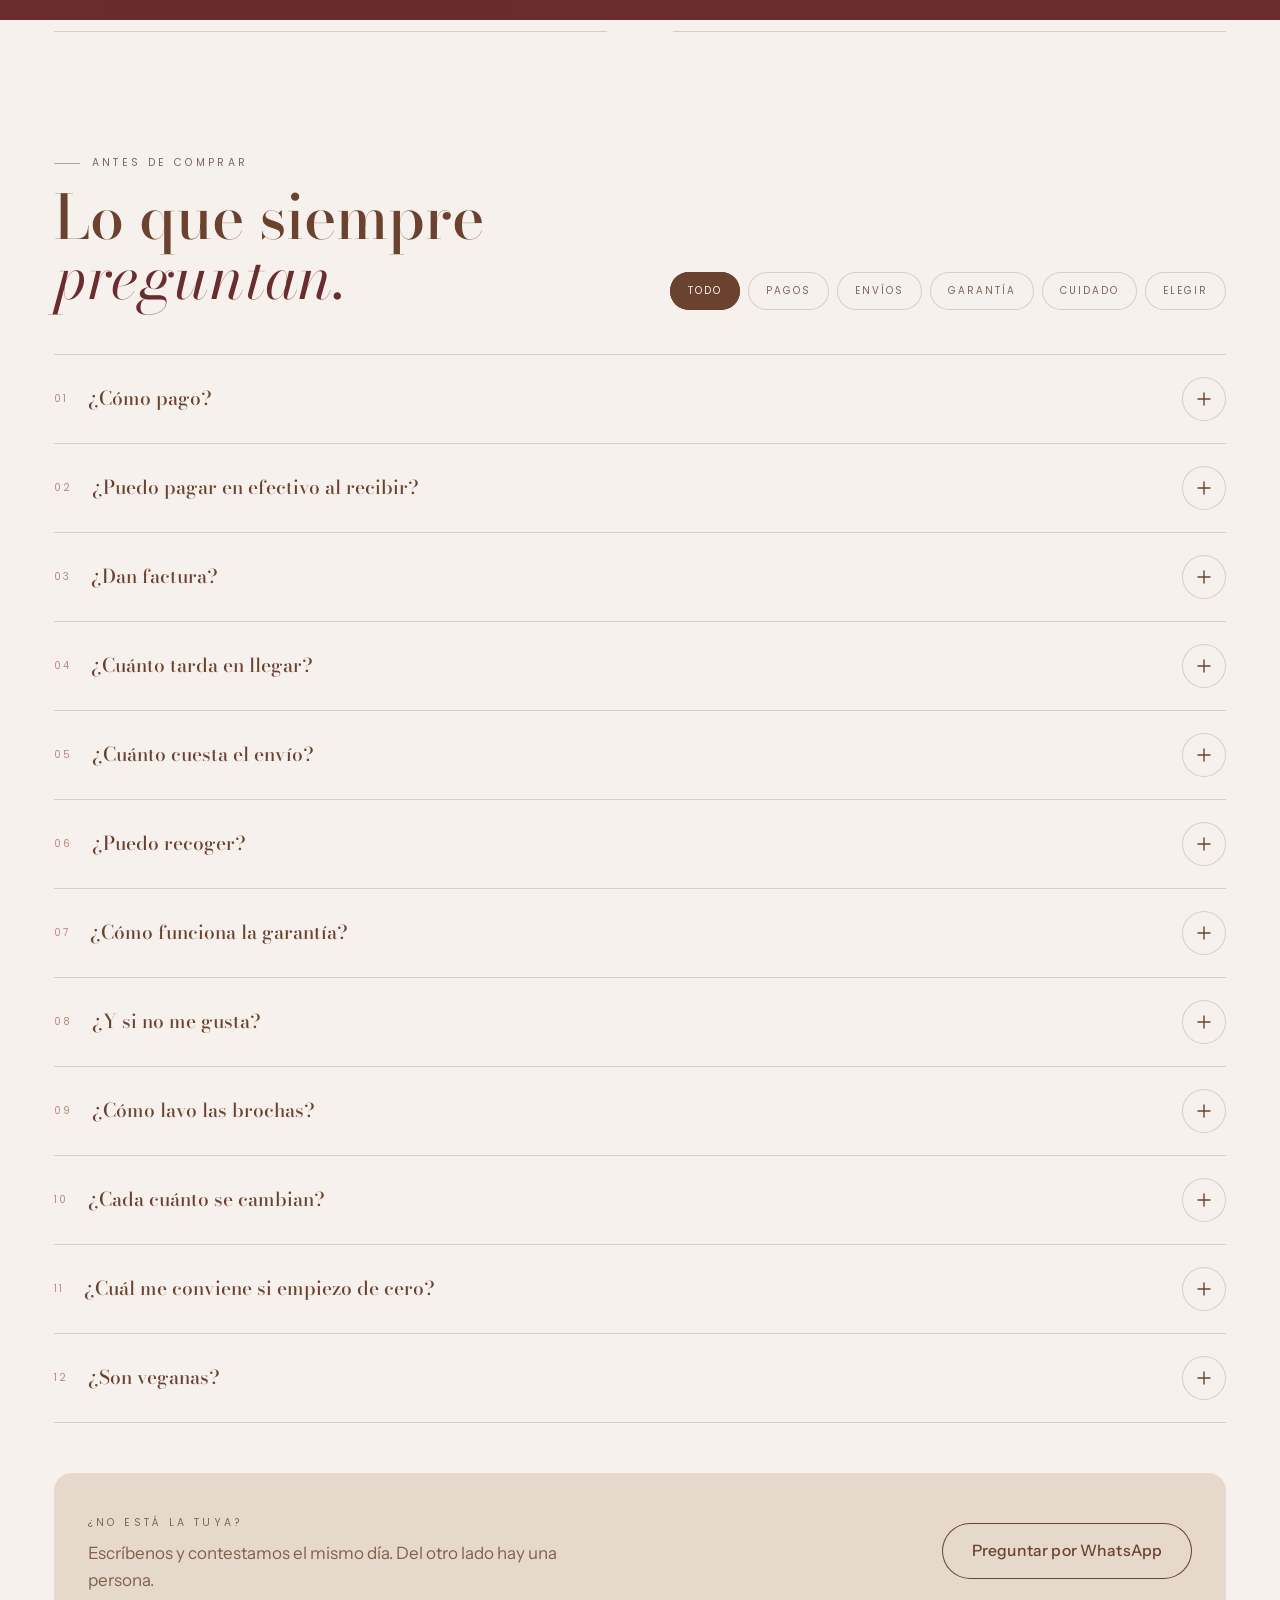
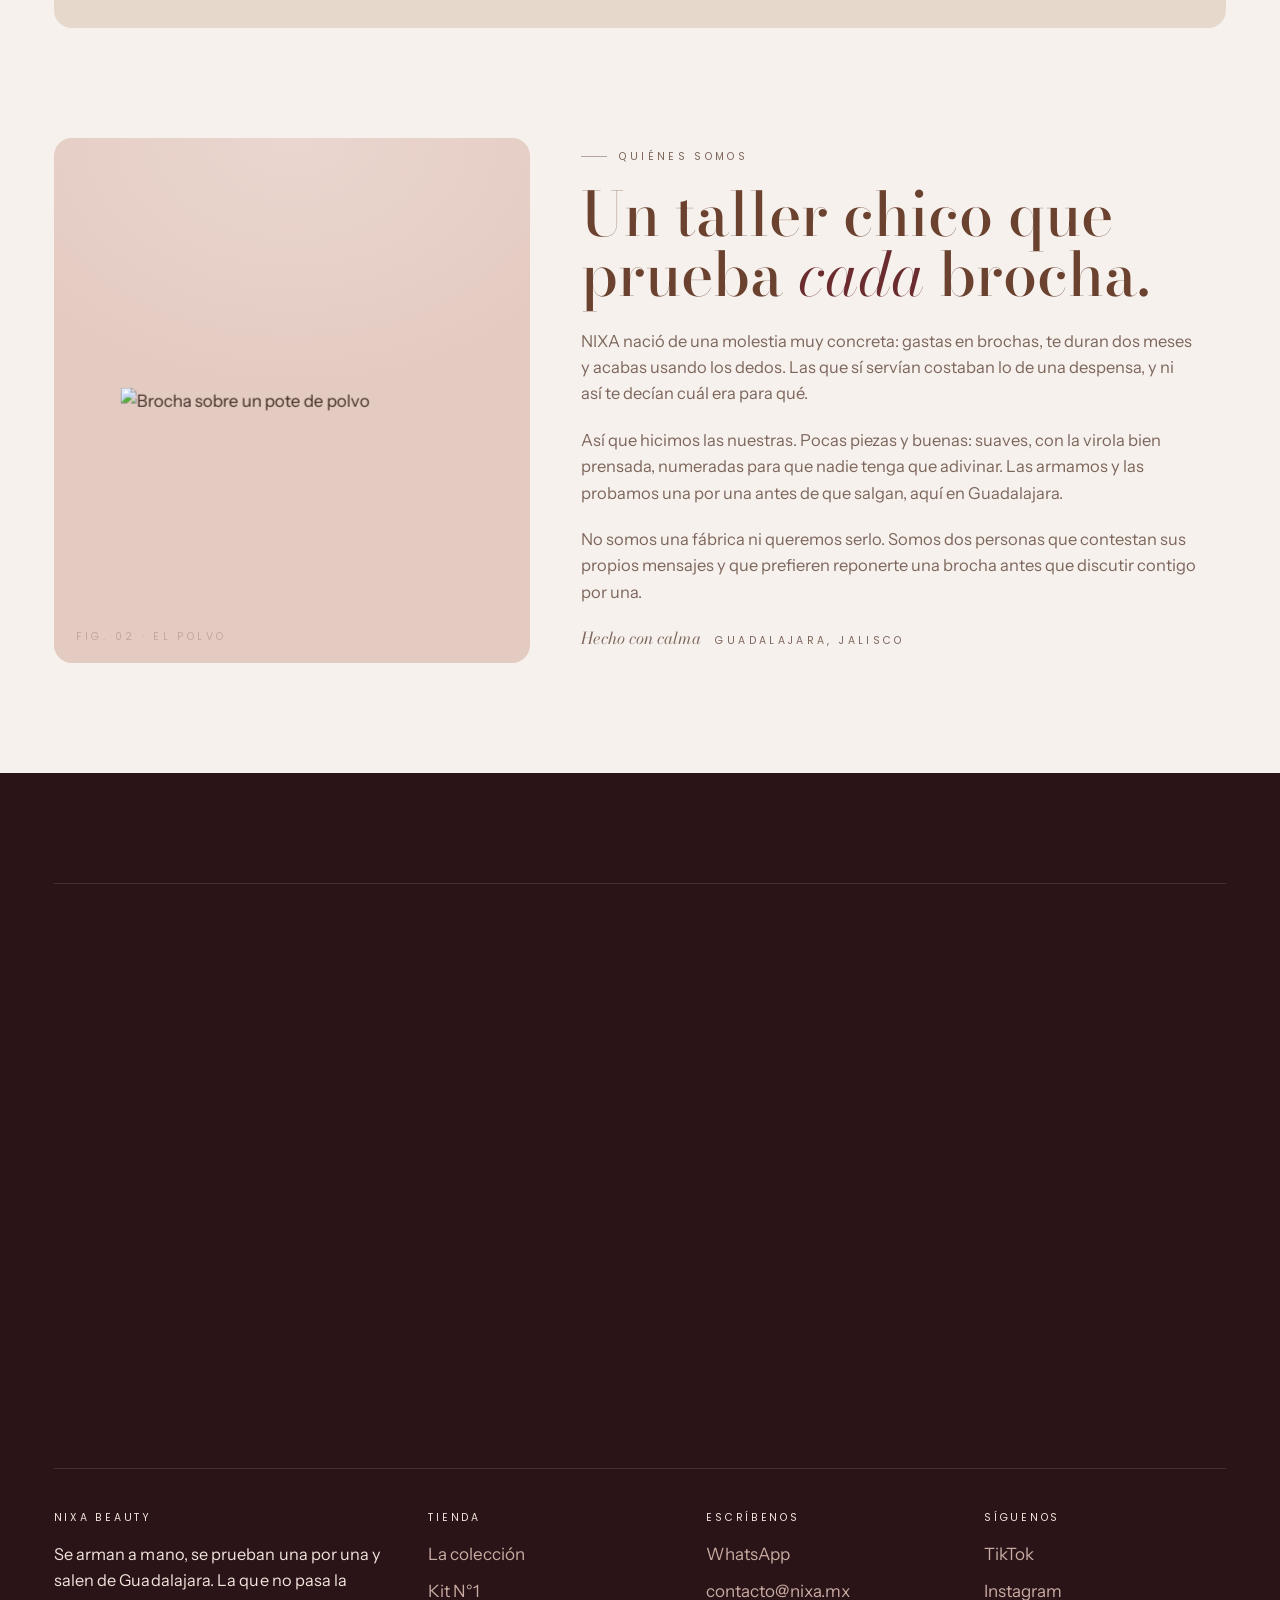
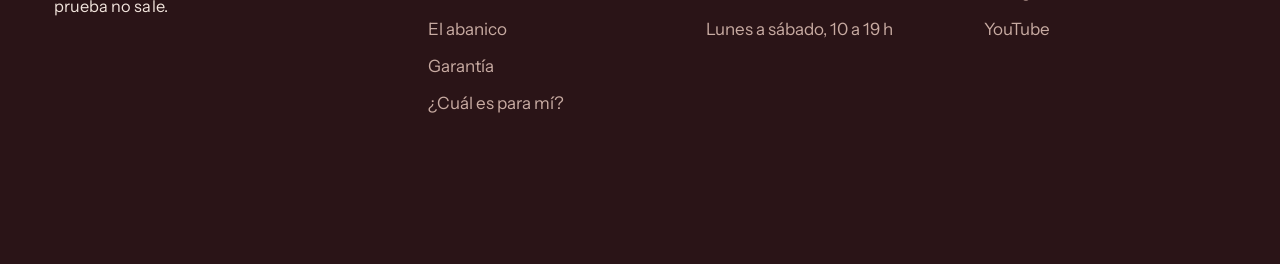
==== commit 820e8ceb: "Restaura UTF-8 correcto tras pegado (index.html)" ====
--- a/index.html
+++ b/index.html
@@ -4,16 +4,16 @@
 <meta charset="utf-8">
 <meta name="viewport" content="width=device-width, initial-scale=1, viewport-fit=cover">
 <meta name="theme-color" content="#2A1417">
-<meta name="description" content="NIXA BEAUTY. Diez brochas de maquillaje numeradas del 01 al 10, esponjas, tapete lavador y rizador. Armadas y probadas a mano en Guadalajara. GarantÃ­a de 90 dÃ­as, sin ticket.">
-<title>NIXA BEAUTY â€” Diez brochas numeradas, hechas para durar</title>
+<meta name="description" content="NIXA BEAUTY. Diez brochas de maquillaje numeradas del 01 al 10, esponjas, tapete lavador y rizador. Armadas y probadas a mano en Guadalajara. Garantía de 90 días, sin ticket.">
+<title>NIXA BEAUTY — Diez brochas numeradas, hechas para durar</title>
 <link rel="canonical" href="https://nixa.mx/">
 <link rel="icon" href="icon.svg" type="image/svg+xml">
 <link rel="apple-touch-icon" href="icon.png">
 <link rel="manifest" href="manifest-tienda.webmanifest">
 <meta property="og:type" content="website">
 <meta property="og:site_name" content="NIXA BEAUTY">
-<meta property="og:title" content="NIXA BEAUTY â€” Cada brocha sabe su lugar">
-<meta property="og:description" content="Diez brochas numeradas, esponjas, tapete y rizador. Armadas y probadas a mano en Guadalajara. GarantÃ­a de 90 dÃ­as, sin ticket.">
+<meta property="og:title" content="NIXA BEAUTY — Cada brocha sabe su lugar">
+<meta property="og:description" content="Diez brochas numeradas, esponjas, tapete y rizador. Armadas y probadas a mano en Guadalajara. Garantía de 90 días, sin ticket.">
 <meta property="og:url" content="https://nixa.mx/">
 <meta property="og:image" content="https://jjtlkneoxmgcyrifckdf.supabase.co/storage/v1/object/public/panel/img/hero-tocador.jpg">
 <meta name="twitter:card" content="summary_large_image">
@@ -34,20 +34,20 @@
 </div>
 
 <div class="aviso" role="note">
-  <span><b>GarantÃ­a de 90 dÃ­as, sin ticket</b> <i></i> <b>EnvÃ­o el mismo dÃ­a en Guadalajara</b> <i></i> <b>Pagas aquÃ­, seguro</b></span>
+  <span><b>Garantía de 90 días, sin ticket</b> <i></i> <b>Envío el mismo día en Guadalajara</b> <i></i> <b>Pagas aquí, seguro</b></span>
 </div>
 
 <header class="top" id="top">
   <div class="w">
     <div class="top__izq">
-      <button class="hamb" id="btnMenu" type="button" aria-label="Abrir menÃº" aria-controls="menu" aria-expanded="false">
+      <button class="hamb" id="btnMenu" type="button" aria-label="Abrir menú" aria-controls="menu" aria-expanded="false">
         <svg viewBox="0 0 22 12" aria-hidden="true"><path d="M0 1h22M0 11h22"/></svg>
       </button>
       <nav class="nav" aria-label="Secciones">
         <a href="#abanico">El abanico</a>
-        <a href="#kit">Kit NÂ°1</a>
+        <a href="#kit">Kit N°1</a>
         <a href="#tienda">Tienda</a>
-        <a href="#garantia">GarantÃ­a</a>
+        <a href="#garantia">Garantía</a>
         <a href="#preguntas">Preguntas</a>
       </nav>
     </div>
@@ -55,13 +55,13 @@
       <svg viewBox="0 0 1368 608" role="img" aria-label="NIXA BEAUTY"><use href="#nixa"/></svg>
     </a>
     <div class="top__der">
-      <button class="ayudar" id="btnAyudaTop" type="button">Â¿CuÃ¡l es para mÃ­?</button>
+      <button class="ayudar" id="btnAyudaTop" type="button">¿Cuál es para mí?</button>
       <button class="bolsa-btn" id="btnBolsa" type="button" aria-label="Abrir la bolsa">
         <span class="bolsa-btn__ico" aria-hidden="true">
-          <!-- La bolsa va maciza y el abanico va CALADO: se ve el fondo a travÃ©s de Ã©l.
-               Por eso el cuerpo lleva mÃ¡scara y el abanico se pinta de negro dentro
+          <!-- La bolsa va maciza y el abanico va CALADO: se ve el fondo a través de él.
+               Por eso el cuerpo lleva máscara y el abanico se pinta de negro dentro
                de ella (negro = hueco). Si el sprite no cargara, la bolsa queda llena
-               y entera, que es una degradaciÃ³n decente. -->
+               y entera, que es una degradación decente. -->
           <svg viewBox="0 0 30 32">
             <mask id="calaBolsa" maskUnits="userSpaceOnUse" x="0" y="0" width="30" height="32">
               <rect width="30" height="32" fill="#fff"/>
@@ -78,17 +78,17 @@
   <i class="top__progreso" id="progreso" aria-hidden="true"></i>
 </header>
 
-<nav class="menu" id="menu" aria-label="MenÃº">
-  <button class="cerrar" type="button" aria-label="Cerrar menÃº" data-cierra-menu>
+<nav class="menu" id="menu" aria-label="Menú">
+  <button class="cerrar" type="button" aria-label="Cerrar menú" data-cierra-menu>
     <svg viewBox="0 0 18 18" aria-hidden="true"><path d="M1 1l16 16M17 1L1 17"/></svg>
   </button>
   <a href="#abanico">El abanico<small>Las diez, en orden</small></a>
-  <a href="#kit">Kit NÂ°1<small>Empieza aquÃ­</small></a>
+  <a href="#kit">Kit N°1<small>Empieza aquí</small></a>
   <a href="#tienda">Tienda<small>05 piezas</small></a>
-  <a href="#garantia">GarantÃ­a<small>90 dÃ­as</small></a>
-  <a href="#preguntas">Preguntas<small>EnvÃ­os y pagos</small></a>
+  <a href="#garantia">Garantía<small>90 días</small></a>
+  <a href="#preguntas">Preguntas<small>Envíos y pagos</small></a>
   <div class="menu__pie">
-    <button class="btn btn--ancho" type="button" data-abre-ayuda>Â¿CuÃ¡l es para mÃ­?</button>
+    <button class="btn btn--ancho" type="button" data-abre-ayuda>¿Cuál es para mí?</button>
     <a class="btn btn--linea btn--ancho" id="waMenu" href="#" target="_blank" rel="noopener">Dudas por WhatsApp</a>
   </div>
 </nav>
@@ -101,13 +101,13 @@
   <svg class="portada__marca" viewBox="0 0 885.8 955.7" aria-hidden="true"><use href="#abanico"/></svg>
   <div class="w portada__w">
     <div class="portada__txt">
-      <span class="ced ced--linea rev">Brochas de maquillaje Â· Guadalajara</span>
+      <span class="ced ced--linea rev">Brochas de maquillaje · Guadalajara</span>
       <h1 id="heroTitulo">Cada brocha sabe <em>su lugar.</em></h1>
-      <p class="lede rev rev--2">Diez brochas numeradas del 01 al 10, esponjas, tapete y rizador. Armadas y probadas con las manos. Si algo falla en noventa dÃ­as, lo reponemos sin ticket.</p>
+      <p class="lede rev rev--2">Diez brochas numeradas del 01 al 10, esponjas, tapete y rizador. Armadas y probadas con las manos. Si algo falla en noventa días, lo reponemos sin ticket.</p>
       <div class="portada__cta rev rev--3">
         <a class="btn btn--rosa" href="#abanico">Conoce las diez
           <svg class="flecha" viewBox="0 0 13 9" aria-hidden="true"><path d="M0 4.5h11M8 1l3.5 3.5L8 8"/></svg></a>
-        <button class="link link--claro" type="button" id="verKit">El Kit NÂ°1 Â· <span id="precioHero">$298</span></button>
+        <button class="link link--claro" type="button" id="verKit">El Kit N°1 · <span id="precioHero">$298</span></button>
       </div>
     </div>
 
@@ -115,14 +115,14 @@
       <figure class="obj obj--dorada" data-prof="1.35" data-giro="-8"><span class="obj__flota"><span class="obj__in"><img class="sombra" src="https://jjtlkneoxmgcyrifckdf.supabase.co/storage/v1/object/public/panel/img/obj/brocha-dorada-sombra.webp" alt=""><img src="https://jjtlkneoxmgcyrifckdf.supabase.co/storage/v1/object/public/panel/img/obj/brocha-dorada.webp" alt=""></span></span></figure>
       <figure class="obj obj--brocha" data-prof="1" data-giro="-14"><span class="obj__flota"><span class="obj__in"><img class="sombra" src="https://jjtlkneoxmgcyrifckdf.supabase.co/storage/v1/object/public/panel/img/obj/brocha-rosa-sombra.webp" alt=""><img src="https://jjtlkneoxmgcyrifckdf.supabase.co/storage/v1/object/public/panel/img/obj/brocha-rosa.webp" alt="Brocha de polvo rosa de NIXA" fetchpriority="high"></span></span></figure>
       <figure class="obj obj--esponja" data-prof=".55" data-giro="18"><span class="obj__flota"><span class="obj__in"><img class="sombra" src="https://jjtlkneoxmgcyrifckdf.supabase.co/storage/v1/object/public/panel/img/obj/esponja-sombra.webp" alt=""><img src="https://jjtlkneoxmgcyrifckdf.supabase.co/storage/v1/object/public/panel/img/obj/esponja.webp" alt="Esponja de maquillaje"></span></span></figure>
-      <figure class="obj obj--rizador" data-prof=".35" data-giro="-24"><span class="obj__flota"><span class="obj__in"><img class="sombra" src="https://jjtlkneoxmgcyrifckdf.supabase.co/storage/v1/object/public/panel/img/obj/rizador-sombra.webp" alt=""><img src="https://jjtlkneoxmgcyrifckdf.supabase.co/storage/v1/object/public/panel/img/obj/rizador.webp" alt="Rizador de pestaÃ±as"></span></span></figure>
+      <figure class="obj obj--rizador" data-prof=".35" data-giro="-24"><span class="obj__flota"><span class="obj__in"><img class="sombra" src="https://jjtlkneoxmgcyrifckdf.supabase.co/storage/v1/object/public/panel/img/obj/rizador-sombra.webp" alt=""><img src="https://jjtlkneoxmgcyrifckdf.supabase.co/storage/v1/object/public/panel/img/obj/rizador.webp" alt="Rizador de pestañas"></span></span></figure>
       <div class="sello-giro"><svg viewBox="0 0 1410 1410"><use href="#sello"/></svg></div>
     </div>
   </div>
   <ul class="portada__confia rev rev--4" aria-label="Lo que prometemos">
-    <li><span class="num">01</span>GarantÃ­a de 90 dÃ­as, sin ticket</li>
-    <li><span class="num">02</span>Mismo dÃ­a en Guadalajara</li>
-    <li><span class="num">03</span>Pago seguro en la pÃ¡gina</li>
+    <li><span class="num">01</span>Garantía de 90 días, sin ticket</li>
+    <li><span class="num">02</span>Mismo día en Guadalajara</li>
+    <li><span class="num">03</span>Pago seguro en la página</li>
     <li class="cue"><i></i>Baja</li>
   </ul>
 </section>
@@ -132,7 +132,7 @@
   <div class="cinta__riel" id="cinta"></div>
 </div>
 
-<!-- ============ 3. EL ABANICO â€” las diez, en orden ============ -->
+<!-- ============ 3. EL ABANICO — las diez, en orden ============ -->
 <section class="aba" id="abanico" aria-labelledby="abaTitulo">
   <div class="w">
     <div class="aba__cab">
@@ -140,7 +140,7 @@
         <span class="ced ced--linea rev">El abanico</span>
         <h2 id="abaTitulo" class="rev rev--2">Diez brochas. <em>Ninguna</em> de adorno.</h2>
       </div>
-      <p class="lede rev rev--3">Cada una lleva su nÃºmero y su oficio en el mango. Ãbrelo y mira quÃ© hace cada una: de la piel a las cejas, en el orden en que se usan.</p>
+      <p class="lede rev rev--3">Cada una lleva su número y su oficio en el mango. Ábrelo y mira qué hace cada una: de la piel a las cejas, en el orden en que se usan.</p>
     </div>
 
     <div class="aba__caja rev">
@@ -164,7 +164,7 @@
       </div>
     </div>
 
-    <!-- riel de nÃºmeros -->
+    <!-- riel de números -->
     <div class="aba__pie rev">
       <button class="aba__flecha" id="abaAnt" type="button" aria-label="Brocha anterior">
         <svg viewBox="0 0 15 10" aria-hidden="true"><path d="M14 5H1M5 1L1 5l4 4"/></svg></button>
@@ -172,52 +172,52 @@
       <button class="aba__flecha" id="abaSig" type="button" aria-label="Brocha siguiente">
         <svg viewBox="0 0 15 10" aria-hidden="true"><path d="M1 5h13M10 1l4 4-4 4"/></svg></button>
     </div>
-    <p class="aba__cierre rev">Las diez vienen juntas en el <button class="link" type="button" id="abaAlKit">Kit NÂ°1</button>, con el mapa del rostro impreso.</p>
-  </div>
-</section>
-
-<!-- ============ 4. KIT NÂ°1 â€” primero se enseÃ±a, al final se vende ============ -->
+    <p class="aba__cierre rev">Las diez vienen juntas en el <button class="link" type="button" id="abaAlKit">Kit N°1</button>, con el mapa del rostro impreso.</p>
+  </div>
+</section>
+
+<!-- ============ 4. KIT N°1 — primero se enseña, al final se vende ============ -->
 <section class="kit" id="kit">
   <div class="w">
     <div class="kit__cab">
       <div>
-        <span class="ced ced--linea rev">NÂ°01 Â· El kit</span>
+        <span class="ced ced--linea rev">N°01 · El kit</span>
         <h2 class="rev rev--2">Todo lo que necesitas para empezar, <em>en una caja.</em></h2>
       </div>
-      <p class="lede rev rev--3">Para quien empieza de cero o quiere dejar de adivinar. Diez brochas, ni una mÃ¡s.</p>
+      <p class="lede rev rev--3">Para quien empieza de cero o quiere dejar de adivinar. Diez brochas, ni una más.</p>
     </div>
 
     <div class="kit__grid">
       <div class="kit__escena rev" id="kitEscena">
         <div class="placa placa--arena kit__placa">
-          <figure class="obj obj--kit"><span class="obj__flota"><span class="obj__in"><img class="sombra" src="https://jjtlkneoxmgcyrifckdf.supabase.co/storage/v1/object/public/panel/img/obj/kit-sombra.webp" alt=""><img src="https://jjtlkneoxmgcyrifckdf.supabase.co/storage/v1/object/public/panel/img/obj/kit.webp" alt="Las diez brochas del Kit NÂ°1 abiertas en abanico sobre su estuche" loading="lazy"></span></span></figure>
+          <figure class="obj obj--kit"><span class="obj__flota"><span class="obj__in"><img class="sombra" src="https://jjtlkneoxmgcyrifckdf.supabase.co/storage/v1/object/public/panel/img/obj/kit-sombra.webp" alt=""><img src="https://jjtlkneoxmgcyrifckdf.supabase.co/storage/v1/object/public/panel/img/obj/kit.webp" alt="Las diez brochas del Kit N°1 abiertas en abanico sobre su estuche" loading="lazy"></span></span></figure>
           <figure class="obj obj--esp2"><span class="obj__flota"><span class="obj__in"><img class="sombra" src="https://jjtlkneoxmgcyrifckdf.supabase.co/storage/v1/object/public/panel/img/obj/esponja-sombra.webp" alt=""><img src="https://jjtlkneoxmgcyrifckdf.supabase.co/storage/v1/object/public/panel/img/obj/esponja.webp" alt="" loading="lazy"></span></span></figure>
           <div class="mapa-card" id="mapaCard"></div>
           <button class="pin" type="button" data-pin="1" style="--x:52%;--y:26%" aria-label="Diez brochas numeradas"><span>01</span></button>
-          <button class="pin" type="button" data-pin="2" style="--x:56%;--y:70%" aria-label="Estuche rÃ­gido"><span>02</span></button>
+          <button class="pin" type="button" data-pin="2" style="--x:56%;--y:70%" aria-label="Estuche rígido"><span>02</span></button>
           <button class="pin" type="button" data-pin="3" style="--x:86%;--y:64%" aria-label="Dos esponjas"><span>03</span></button>
           <button class="pin" type="button" data-pin="4" style="--x:16%;--y:78%" aria-label="Mapa del rostro"><span>04</span></button>
-          <span class="fig placa__fig">Fig. 01 Â· Kit NÂ°1</span>
+          <span class="fig placa__fig">Fig. 01 · Kit N°1</span>
         </div>
       </div>
 
       <div class="kit__txt">
         <span class="ced rev">Lo que abres</span>
         <ol class="incluye rev rev--2" id="incluye">
-          <li data-pin="1"><span class="n num">01</span><span><b>Diez brochas numeradas</b>Con el oficio grabado en el mango. No vuelves a adivinar cuÃ¡l era.</span></li>
-          <li data-pin="2"><span class="n num">02</span><span><b>Estuche rÃ­gido con cierre</b>Para que viajen sin doblarse ni soltar pelo.</span></li>
+          <li data-pin="1"><span class="n num">01</span><span><b>Diez brochas numeradas</b>Con el oficio grabado en el mango. No vuelves a adivinar cuál era.</span></li>
+          <li data-pin="2"><span class="n num">02</span><span><b>Estuche rígido con cierre</b>Para que viajen sin doblarse ni soltar pelo.</span></li>
           <li data-pin="3"><span class="n num">03</span><span><b>Dos esponjas de maquillaje</b>Para la base y el corrector, sin marcas.</span></li>
-          <li data-pin="4"><span class="n num">04</span><span><b>El mapa del rostro impreso</b>QuÃ© brocha va en quÃ© zona, en una tarjeta.</span></li>
+          <li data-pin="4"><span class="n num">04</span><span><b>El mapa del rostro impreso</b>Qué brocha va en qué zona, en una tarjeta.</span></li>
         </ol>
       </div>
     </div>
 
-    <!-- y hasta aquÃ­, el precio -->
+    <!-- y hasta aquí, el precio -->
     <div class="kit__compra rev" id="kitCompra">
       <div class="kit__compra__l">
-        <span class="ced">Kit NÂ°1 Â· las diez</span>
+        <span class="ced">Kit N°1 · las diez</span>
         <span class="kit__precio"><span id="precioKit">$298</span><small>MXN</small></span>
-        <span class="kit__envio">EnvÃ­o gratis desde $599 Â· en Guadalajara, el mismo dÃ­a</span>
+        <span class="kit__envio">Envío gratis desde $599 · en Guadalajara, el mismo día</span>
       </div>
       <div class="kit__compra__r">
         <button class="btn btn--grande" id="agregaKit" type="button">Agregar a la bolsa
@@ -233,13 +233,13 @@
   <div class="w">
     <div class="cab">
       <div>
-        <span class="ced ced--linea rev">La colecciÃ³n</span>
+        <span class="ced ced--linea rev">La colección</span>
         <h2 class="rev rev--2">Cinco piezas. <em>Nada</em> que sobre.</h2>
       </div>
-      <p class="lede rev rev--3">Del polvo a las pestaÃ±as. Cada pieza se elige, se prueba y se envÃ­a desde Guadalajara.</p>
-    </div>
-
-    <!-- recompra rÃ¡pida: solo aparece si ya compraste -->
+      <p class="lede rev rev--3">Del polvo a las pestañas. Cada pieza se elige, se prueba y se envía desde Guadalajara.</p>
+    </div>
+
+    <!-- recompra rápida: solo aparece si ya compraste -->
     <div class="otravez" id="otraVez" hidden>
       <div class="otravez__cab"><span class="ced">Lo tuyo, otra vez</span><button class="link link--min" type="button" id="olvidaHist">Ocultar</button></div>
       <div class="otravez__fila" id="otraVezFila"></div>
@@ -250,15 +250,15 @@
     <div class="vitrina__pie rev">
       <div class="nota">
         <svg viewBox="0 0 885.8 955.7" aria-hidden="true"><use href="#abanico"/></svg>
-        <div><span class="ced">CÃ³mo se compra</span>
-        <p>Pagas aquÃ­ mismo, con tarjeta, meses sin intereses, transferencia u OXXO. Te llega el correo de confirmaciÃ³n y, si prefieres, seguimos el envÃ­o por WhatsApp.</p></div>
-      </div>
-      <button class="btn btn--linea" type="button" data-abre-ayuda>Â¿CuÃ¡l es para mÃ­? Â· 3 preguntas</button>
-    </div>
-  </div>
-</section>
-
-<!-- ============ 6. GARANTÃA â€” el certificado ============ -->
+        <div><span class="ced">Cómo se compra</span>
+        <p>Pagas aquí mismo, con tarjeta, meses sin intereses, transferencia u OXXO. Te llega el correo de confirmación y, si prefieres, seguimos el envío por WhatsApp.</p></div>
+      </div>
+      <button class="btn btn--linea" type="button" data-abre-ayuda>¿Cuál es para mí? · 3 preguntas</button>
+    </div>
+  </div>
+</section>
+
+<!-- ============ 6. GARANTÍA — el certificado ============ -->
 <section class="noche" id="garantia">
   <svg class="noche__marca" viewBox="0 0 885.8 955.7" aria-hidden="true"><use href="#abanico"/></svg>
   <div class="w noche__grid">
@@ -266,11 +266,11 @@
       <div class="cert__hoja">
         <div class="cert__cab">
           <svg class="cert__logo" viewBox="0 0 1368 826" aria-hidden="true"><use href="#lockup"/></svg>
-          <span class="cert__folio num">FOLIO <b id="certFolio">â€”</b></span>
+          <span class="cert__folio num">FOLIO <b id="certFolio">—</b></span>
         </div>
-        <span class="ced">Certificado de garantÃ­a</span>
-        <p class="cert__n"><span class="num" data-cuenta="90">0</span><span>dÃ­as</span></p>
-        <p class="cert__txt">Cubre pelo suelto, virola floja y cerdas que rayen, en cualquier pieza NIXA, desde el dÃ­a que te llega.</p>
+        <span class="ced">Certificado de garantía</span>
+        <p class="cert__n"><span class="num" data-cuenta="90">0</span><span>días</span></p>
+        <p class="cert__txt">Cubre pelo suelto, virola floja y cerdas que rayen, en cualquier pieza NIXA, desde el día que te llega.</p>
         <ul class="cert__lista">
           <li><i></i>Sin ticket ni caja original</li>
           <li><i></i>Sin devolver la pieza vieja</li>
@@ -284,15 +284,15 @@
     </div>
 
     <div class="noche__txt">
-      <span class="ced ced--linea rev">La garantÃ­a</span>
+      <span class="ced ced--linea rev">La garantía</span>
       <h2 class="rev rev--2">Si suelta pelo, la reponemos. <em>Sin ticket.</em></h2>
-      <p class="rev rev--3">Antes de que un set salga, cada pieza se pasa por la mano. Si raya, si se afloja o si suelta, no se envÃ­a. Y si algo se nos va, lo arreglamos nosotros, no tÃº.</p>
+      <p class="rev rev--3">Antes de que un set salga, cada pieza se pasa por la mano. Si raya, si se afloja o si suelta, no se envía. Y si algo se nos va, lo arreglamos nosotros, no tú.</p>
       <ol class="pasos3 rev rev--3">
-        <li><span class="n num">01</span><div><b>Nos mandas una foto</b><span>Por WhatsApp, sin formulario. Contesta una persona el mismo dÃ­a.</span></div></li>
+        <li><span class="n num">01</span><div><b>Nos mandas una foto</b><span>Por WhatsApp, sin formulario. Contesta una persona el mismo día.</span></div></li>
         <li><span class="n num">02</span><div><b>Confirmamos y sale</b><span>Sin peritajes ni preguntas raras. Nos basta con verlo.</span></div></li>
-        <li><span class="n num">03</span><div><b>Te llega la nueva</b><span>La vieja te la quedas. Sirve para prÃ¡cticas o para el neceser de viaje.</span></div></li>
+        <li><span class="n num">03</span><div><b>Te llega la nueva</b><span>La vieja te la quedas. Sirve para prácticas o para el neceser de viaje.</span></div></li>
       </ol>
-      <div class="rev rev--4"><a class="btn btn--claro" id="waGarantia" href="#" target="_blank" rel="noopener">Tengo una duda sobre la garantÃ­a</a></div>
+      <div class="rev rev--4"><a class="btn btn--claro" id="waGarantia" href="#" target="_blank" rel="noopener">Tengo una duda sobre la garantía</a></div>
     </div>
   </div>
 </section>
@@ -311,7 +311,7 @@
     </div>
     <div class="preg rev" id="preg"></div>
     <div class="faq__mas rev">
-      <div><span class="ced">Â¿No estÃ¡ la tuya?</span><p>EscrÃ­benos y contestamos el mismo dÃ­a. Del otro lado hay una persona.</p></div>
+      <div><span class="ced">¿No está la tuya?</span><p>Escríbenos y contestamos el mismo día. Del otro lado hay una persona.</p></div>
       <a class="btn btn--linea" id="waFaq" href="#" target="_blank" rel="noopener">Preguntar por WhatsApp</a>
     </div>
   </div>
@@ -323,15 +323,15 @@
     <div class="somos__esc rev">
       <div class="placa placa--rosa somos__placa">
         <figure class="obj obj--pote"><span class="obj__flota"><span class="obj__in"><img class="sombra" src="https://jjtlkneoxmgcyrifckdf.supabase.co/storage/v1/object/public/panel/img/obj/brocha-pote-sombra.webp" alt=""><img src="https://jjtlkneoxmgcyrifckdf.supabase.co/storage/v1/object/public/panel/img/obj/brocha-pote.webp" alt="Brocha sobre un pote de polvo" loading="lazy"></span></span></figure>
-        <span class="fig placa__fig">Fig. 02 Â· El polvo</span>
+        <span class="fig placa__fig">Fig. 02 · El polvo</span>
       </div>
     </div>
     <div class="somos__txt">
-      <span class="ced ced--linea rev">QuiÃ©nes somos</span>
+      <span class="ced ced--linea rev">Quiénes somos</span>
       <h2 class="rev rev--2">Un taller chico que prueba <em>cada</em> brocha.</h2>
-      <p class="rev rev--3">NIXA naciÃ³ de una molestia muy concreta: gastas en brochas, te duran dos meses y acabas usando los dedos. Las que sÃ­ servÃ­an costaban lo de una despensa, y ni asÃ­ te decÃ­an cuÃ¡l era para quÃ©.</p>
-      <p class="rev rev--3">AsÃ­ que hicimos las nuestras. Pocas piezas y buenas: suaves, con la virola bien prensada, numeradas para que nadie tenga que adivinar. Las armamos y las probamos una por una antes de que salgan, aquÃ­ en Guadalajara.</p>
-      <p class="rev rev--3">No somos una fÃ¡brica ni queremos serlo. Somos dos personas que contestan sus propios mensajes y que prefieren reponerte una brocha antes que discutir contigo por una.</p>
+      <p class="rev rev--3">NIXA nació de una molestia muy concreta: gastas en brochas, te duran dos meses y acabas usando los dedos. Las que sí servían costaban lo de una despensa, y ni así te decían cuál era para qué.</p>
+      <p class="rev rev--3">Así que hicimos las nuestras. Pocas piezas y buenas: suaves, con la virola bien prensada, numeradas para que nadie tenga que adivinar. Las armamos y las probamos una por una antes de que salgan, aquí en Guadalajara.</p>
+      <p class="rev rev--3">No somos una fábrica ni queremos serlo. Somos dos personas que contestan sus propios mensajes y que prefieren reponerte una brocha antes que discutir contigo por una.</p>
       <p class="firma rev rev--4">Hecho con calma <span class="ced">Guadalajara, Jalisco</span></p>
     </div>
   </div>
@@ -354,23 +354,23 @@
       <div class="pie__col rev rev--2">
         <h4>Tienda</h4>
         <ul>
-          <li><a href="#tienda">La colecciÃ³n</a></li>
-          <li><a href="#kit">Kit NÂ°1</a></li>
+          <li><a href="#tienda">La colección</a></li>
+          <li><a href="#kit">Kit N°1</a></li>
           <li><a href="#abanico">El abanico</a></li>
-          <li><a href="#garantia">GarantÃ­a</a></li>
-          <li><button type="button" id="btnAyudaPie">Â¿CuÃ¡l es para mÃ­?</button></li>
+          <li><a href="#garantia">Garantía</a></li>
+          <li><button type="button" id="btnAyudaPie">¿Cuál es para mí?</button></li>
         </ul>
       </div>
       <div class="pie__col rev rev--3">
-        <h4>EscrÃ­benos</h4>
+        <h4>Escríbenos</h4>
         <ul>
           <li><a id="waPie" href="#" target="_blank" rel="noopener">WhatsApp</a></li>
           <li><a href="mailto:contacto@nixa.mx">contacto@nixa.mx</a></li>
-          <li><span>Lunes a sÃ¡bado, 10 a 19 h</span></li>
+          <li><span>Lunes a sábado, 10 a 19 h</span></li>
         </ul>
       </div>
       <div class="pie__col rev rev--4">
-        <h4>SÃ­guenos</h4>
+        <h4>Síguenos</h4>
         <ul>
           <li><a href="https://www.tiktok.com/@nixa.mx" target="_blank" rel="noopener">TikTok</a></li>
           <li><a href="https://www.instagram.com/nixa.mx" target="_blank" rel="noopener">Instagram</a></li>
@@ -379,15 +379,15 @@
       </div>
     </div>
     <div class="pie__bajo rev rev--4">
-      <span>Â© 2026 NIXA BEAUTY Â· Guadalajara, Jalisco, MÃ©xico</span>
-      <span class="pie__pagos">Tarjeta Â· Meses sin intereses Â· OXXO Â· Transferencia</span>
+      <span>© 2026 NIXA BEAUTY · Guadalajara, Jalisco, México</span>
+      <span class="pie__pagos">Tarjeta · Meses sin intereses · OXXO · Transferencia</span>
     </div>
   </div>
 </footer>
 
-<!-- barra mÃ³vil -->
+<!-- barra móvil -->
 <div class="barra-mov" id="barraMov">
-  <button class="btn" type="button" id="barraComprar">Comprar el Kit NÂ°1 Â· <span id="precioBarra">$298</span></button>
+  <button class="btn" type="button" id="barraComprar">Comprar el Kit N°1 · <span id="precioBarra">$298</span></button>
   <a class="wa" id="waBarra" href="#" target="_blank" rel="noopener" aria-label="Dudas por WhatsApp">
     <svg viewBox="0 0 24 24" aria-hidden="true"><path d="M12 2a10 10 0 0 0-8.6 15.1L2 22l5-1.3A10 10 0 1 0 12 2Zm0 18.2a8.2 8.2 0 0 1-4.2-1.2l-.3-.2-3 .8.8-2.9-.2-.3A8.2 8.2 0 1 1 12 20.2Zm4.5-6.1c-.2-.1-1.5-.7-1.7-.8s-.4-.1-.6.1-.6.8-.8 1c-.1.2-.3.2-.5.1a6.7 6.7 0 0 1-3.3-2.9c-.3-.4.3-.4.7-1.3.1-.2 0-.3 0-.4l-.8-1.8c-.2-.5-.4-.4-.6-.4h-.5a1 1 0 0 0-.7.3 3 3 0 0 0-.9 2.2 5.2 5.2 0 0 0 1.1 2.7 11.9 11.9 0 0 0 4.5 4c.6.3 1.1.4 1.5.5a3.6 3.6 0 0 0 1.6.1 2.7 2.7 0 0 0 1.8-1.3 2.2 2.2 0 0 0 .1-1.2c0-.1-.2-.2-.4-.3Z"/></svg>
   </a>
@@ -434,37 +434,37 @@
       </div>
       <div id="items"></div>
       <div class="total">
-        <div class="l">Subtotal<small>El envÃ­o se calcula en el siguiente paso</small></div>
+        <div class="l">Subtotal<small>El envío se calcula en el siguiente paso</small></div>
         <span class="v" id="total">$0</span>
       </div>
       <button class="btn btn--ancho" id="aPaso2" type="button">Continuar
         <svg class="flecha" viewBox="0 0 13 9" aria-hidden="true"><path d="M0 4.5h11M8 1l3.5 3.5L8 8"/></svg></button>
       <ul class="confia">
         <li><svg viewBox="0 0 20 20" aria-hidden="true"><path d="M3 10.5l4.5 4.5L17 5.5"/></svg><span><b>Pago seguro.</b> Nosotros nunca vemos los datos de tu tarjeta.</span></li>
-        <li><svg viewBox="0 0 20 20" aria-hidden="true"><path d="M3 10.5l4.5 4.5L17 5.5"/></svg><span><b>90 dÃ­as de garantÃ­a</b> en todo lo que te llegue.</span></li>
+        <li><svg viewBox="0 0 20 20" aria-hidden="true"><path d="M3 10.5l4.5 4.5L17 5.5"/></svg><span><b>90 días de garantía</b> en todo lo que te llegue.</span></li>
       </ul>
     </section>
 
     <!-- PASO 2 -->
     <section class="caja__paso" data-paso="2" hidden>
-      <span class="ced">A dÃ³nde va</span>
+      <span class="ced">A dónde va</span>
       <label class="campo" id="cNom"><span>Tu nombre</span>
         <input id="nom" autocomplete="name" placeholder="Nombre y apellido">
         <span class="err">Necesitamos tu nombre para el pedido.</span></label>
       <div class="campo-par">
-        <label class="campo" id="cTel"><span>WhatsApp a 10 dÃ­gitos</span>
+        <label class="campo" id="cTel"><span>WhatsApp a 10 dígitos</span>
           <input id="tel" inputmode="numeric" autocomplete="tel" placeholder="33 0000 0000" maxlength="14">
-          <span class="err">Escribe los 10 dÃ­gitos de tu WhatsApp.</span></label>
-        <label class="campo" id="cCp"><span>CÃ³digo postal</span>
+          <span class="err">Escribe los 10 dígitos de tu WhatsApp.</span></label>
+        <label class="campo" id="cCp"><span>Código postal</span>
           <input id="cp" inputmode="numeric" autocomplete="postal-code" placeholder="44160" maxlength="5">
-          <span class="err">Faltan los 5 dÃ­gitos del CP.</span></label>
+          <span class="err">Faltan los 5 dígitos del CP.</span></label>
       </div>
       <label class="campo" id="cMail"><span>Correo <small>para el comprobante</small></span>
         <input id="mail" type="email" autocomplete="email" placeholder="tu@correo.com">
         <span class="err">Revisa tu correo, algo no cuadra.</span></label>
-      <label class="campo" id="cDir"><span>DirecciÃ³n de entrega</span>
-        <textarea id="dir" autocomplete="street-address" placeholder="Calle, nÃºmero, colonia, ciudad"></textarea>
-        <span class="err">Nos falta la direcciÃ³n.</span></label>
+      <label class="campo" id="cDir"><span>Dirección de entrega</span>
+        <textarea id="dir" autocomplete="street-address" placeholder="Calle, número, colonia, ciudad"></textarea>
+        <span class="err">Nos falta la dirección.</span></label>
 
       <div class="envio-op" id="envioOp"></div>
 
@@ -476,11 +476,11 @@
     <!-- PASO 3 -->
     <section class="caja__paso" data-paso="3" hidden>
       <div class="resumen" id="resumen"></div>
-      <span class="ced">CÃ³mo pagas</span>
+      <span class="ced">Cómo pagas</span>
       <div class="pagos" id="pagos">
         <label class="pago activo"><input type="radio" name="pago" value="mp" checked>
           <span class="pago__t">Tarjeta, meses sin intereses, OXXO o transferencia</span>
-          <span class="pago__d">Te mandamos a la pantalla segura de Mercado Pago y regresas aquÃ­. Nosotros no guardamos tu tarjeta.</span>
+          <span class="pago__d">Te mandamos a la pantalla segura de Mercado Pago y regresas aquí. Nosotros no guardamos tu tarjeta.</span>
         </label>
       </div>
       <button class="btn btn--ancho btn--grande" id="pagar" type="button">Pagar <span id="pagarTotal">$0</span>
@@ -488,8 +488,8 @@
       <p class="msj" id="msjPedido" role="status"></p>
       <button class="link link--min" id="aPaso2b" type="button">Volver a la entrega</button>
       <ul class="confia">
-        <li><svg viewBox="0 0 20 20" aria-hidden="true"><path d="M3 10.5l4.5 4.5L17 5.5"/></svg><span><b>ConexiÃ³n cifrada.</b> El cobro lo procesa Mercado Pago.</span></li>
-        <li><svg viewBox="0 0 20 20" aria-hidden="true"><path d="M3 10.5l4.5 4.5L17 5.5"/></svg><span><b>Â¿Algo saliÃ³ mal?</b> EscrÃ­benos y lo resolvemos el mismo dÃ­a.</span></li>
+        <li><svg viewBox="0 0 20 20" aria-hidden="true"><path d="M3 10.5l4.5 4.5L17 5.5"/></svg><span><b>Conexión cifrada.</b> El cobro lo procesa Mercado Pago.</span></li>
+        <li><svg viewBox="0 0 20 20" aria-hidden="true"><path d="M3 10.5l4.5 4.5L17 5.5"/></svg><span><b>¿Algo salió mal?</b> Escríbenos y lo resolvemos el mismo día.</span></li>
       </ul>
     </section>
 
@@ -499,7 +499,7 @@
 <!-- ============ AYUDANTE ============ -->
 <button class="ayuda-fab" id="btnAyuda" type="button" aria-haspopup="dialog">
   <svg viewBox="0 0 20 20" aria-hidden="true"><path d="M7 7.5a3 3 0 1 1 4 2.8V13"/><circle cx="10" cy="16" r=".6" fill="currentColor" stroke="none"/></svg>
-  <span>Â¿CuÃ¡l es para mÃ­?</span>
+  <span>¿Cuál es para mí?</span>
 </button>
 <div class="hoja-tel" id="ayuda" role="dialog" aria-modal="true" aria-labelledby="tituloAyuda">
   <div class="hoja">
